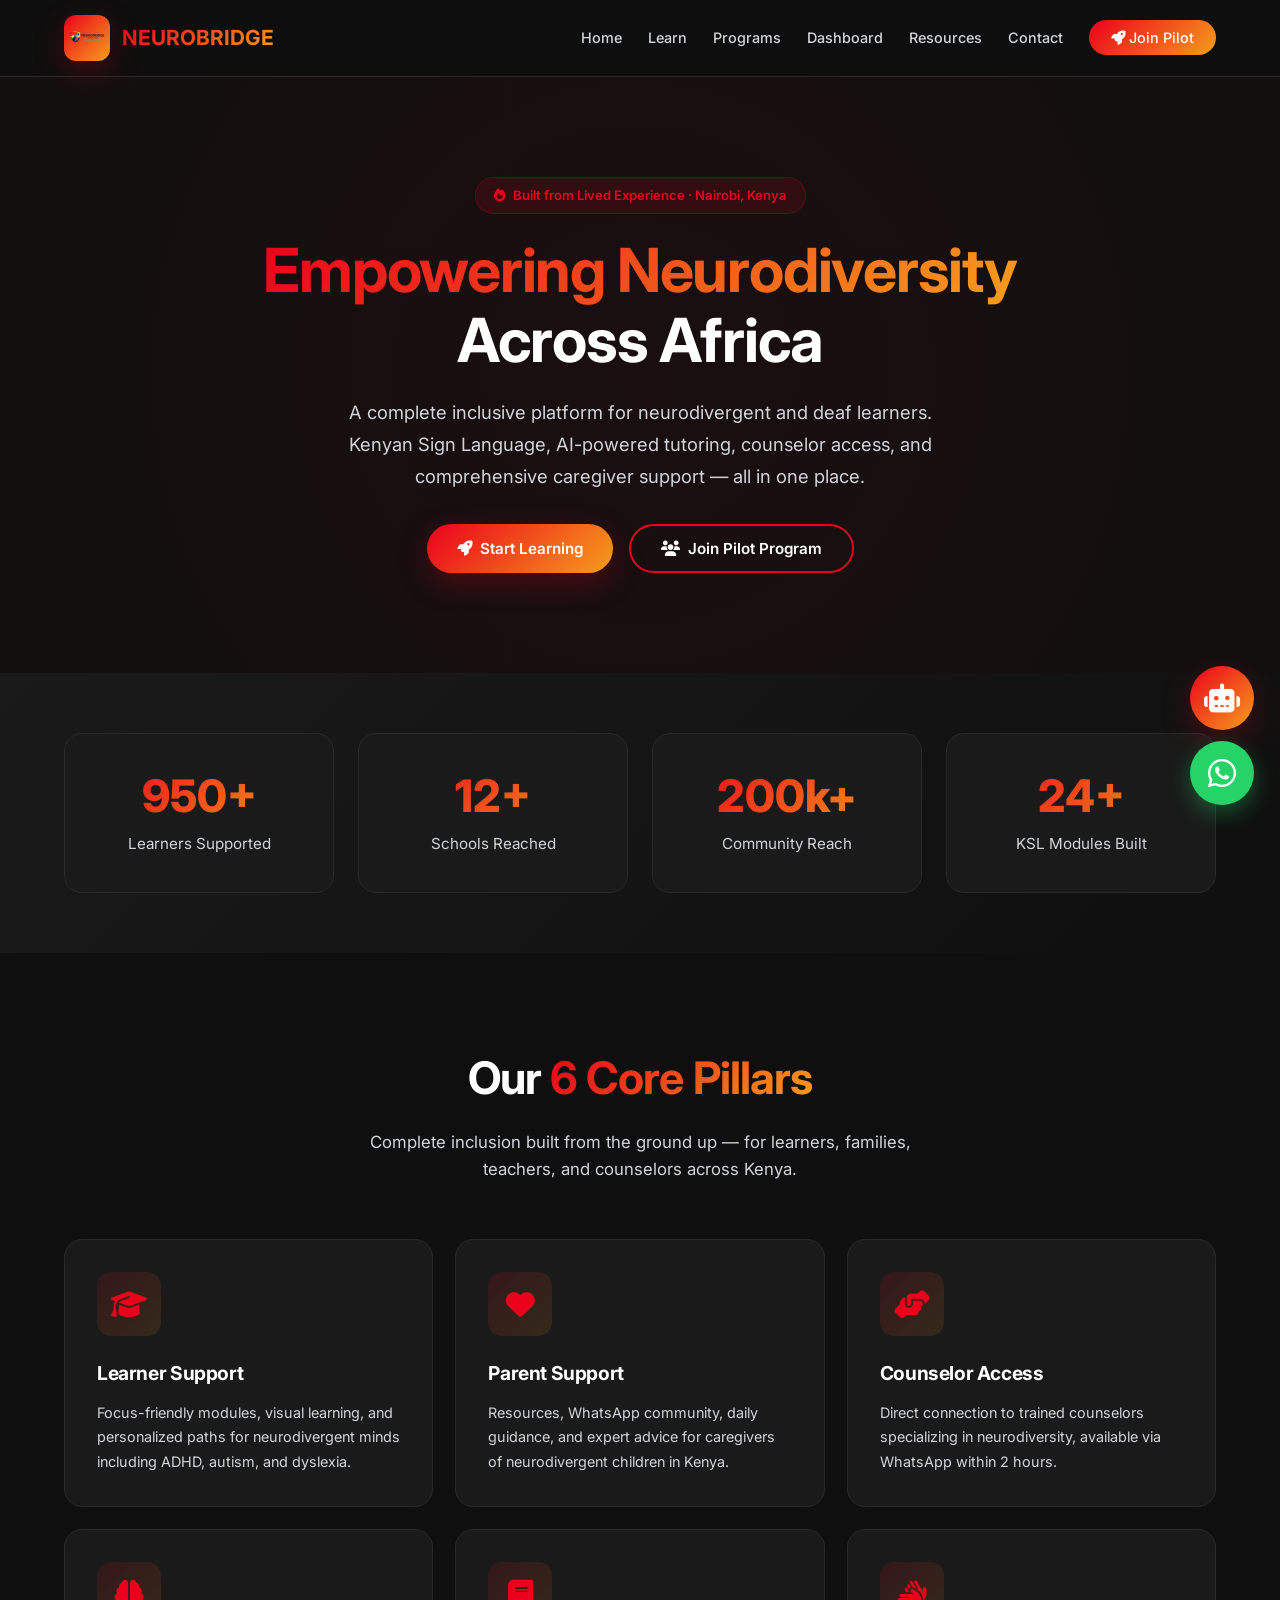
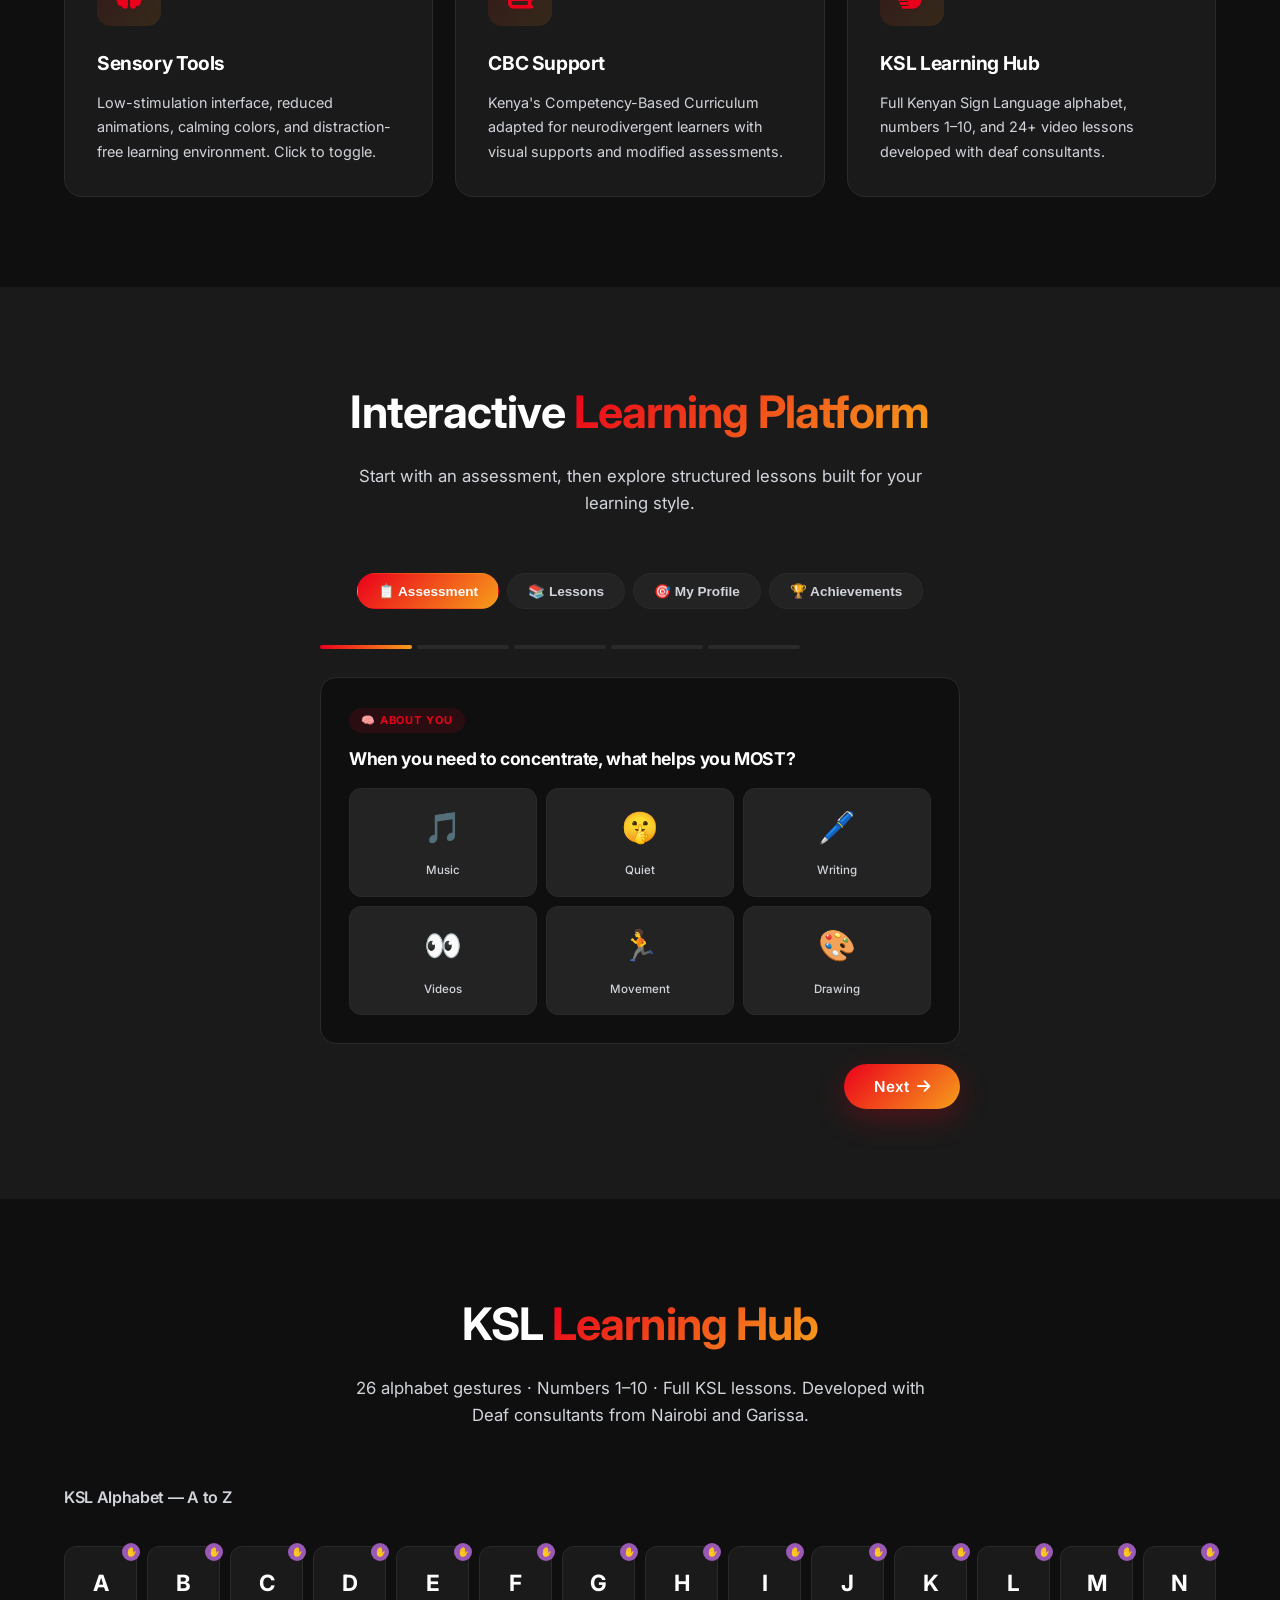
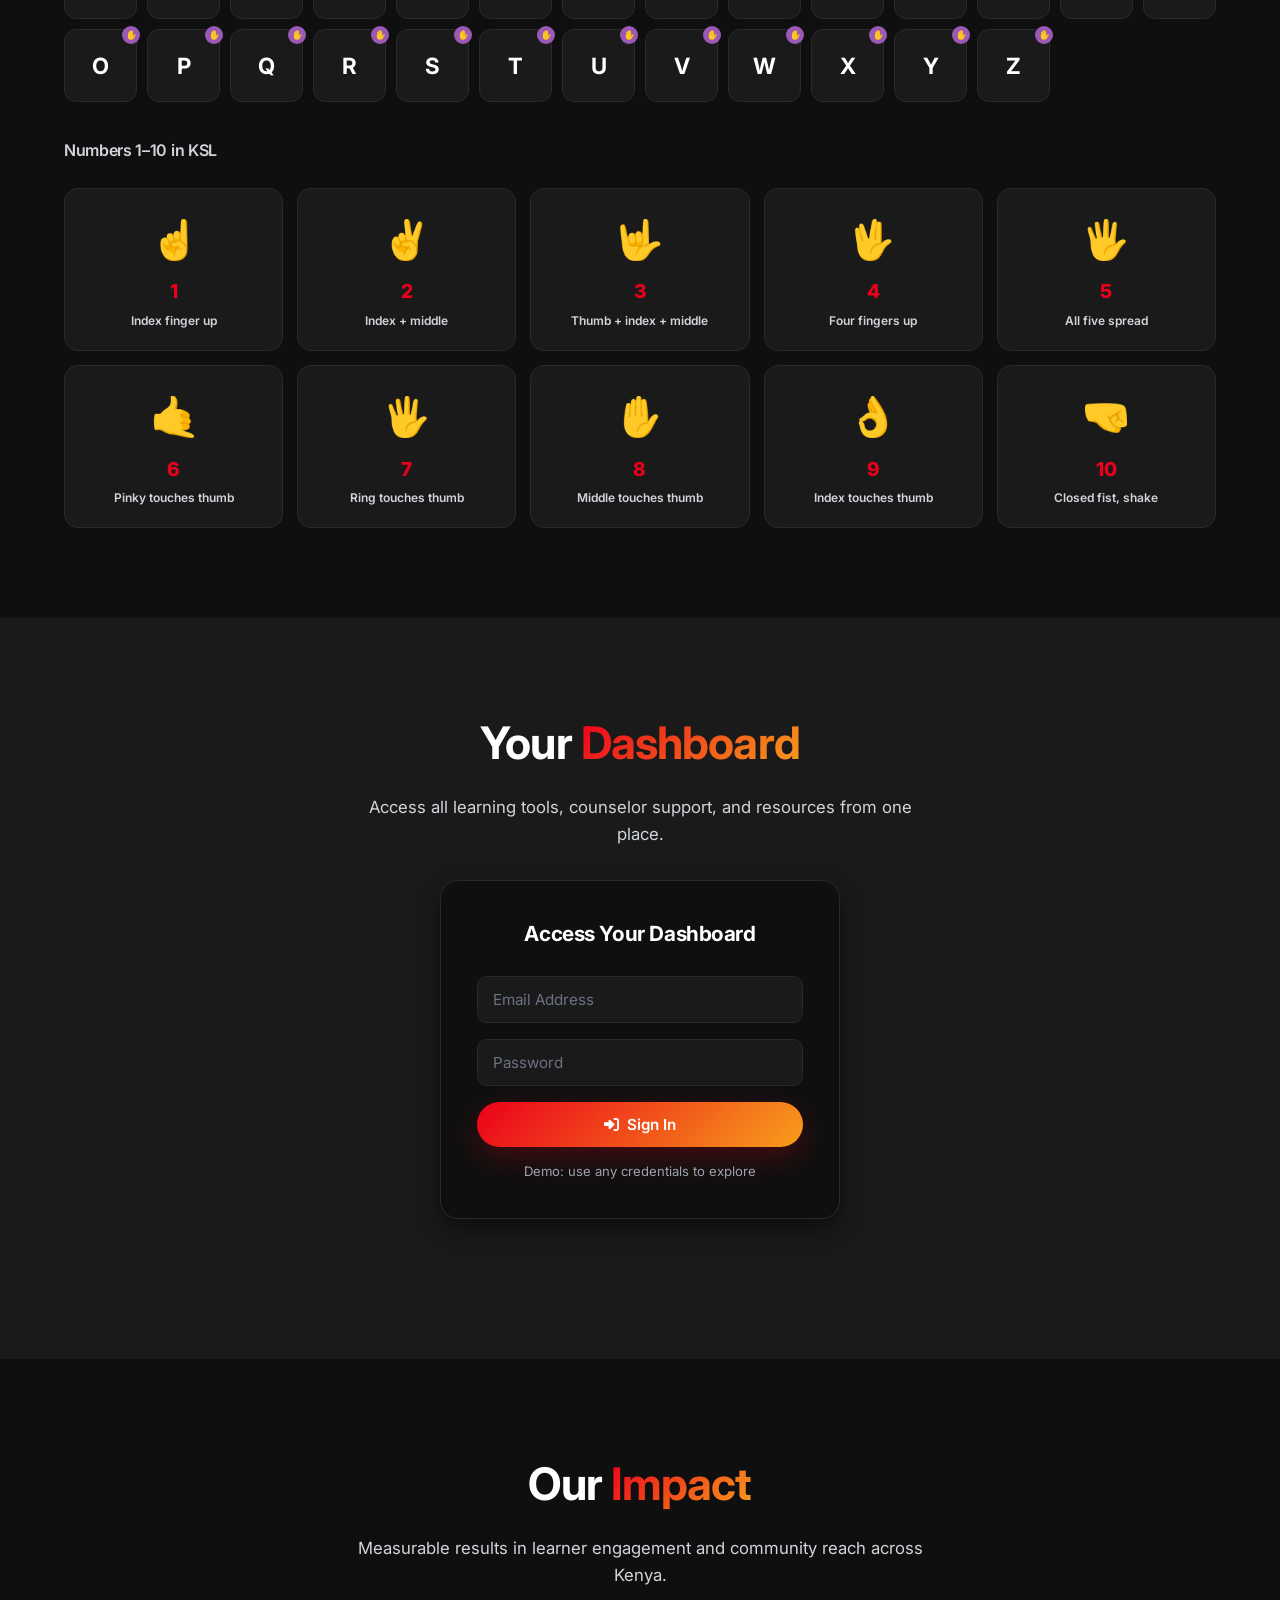
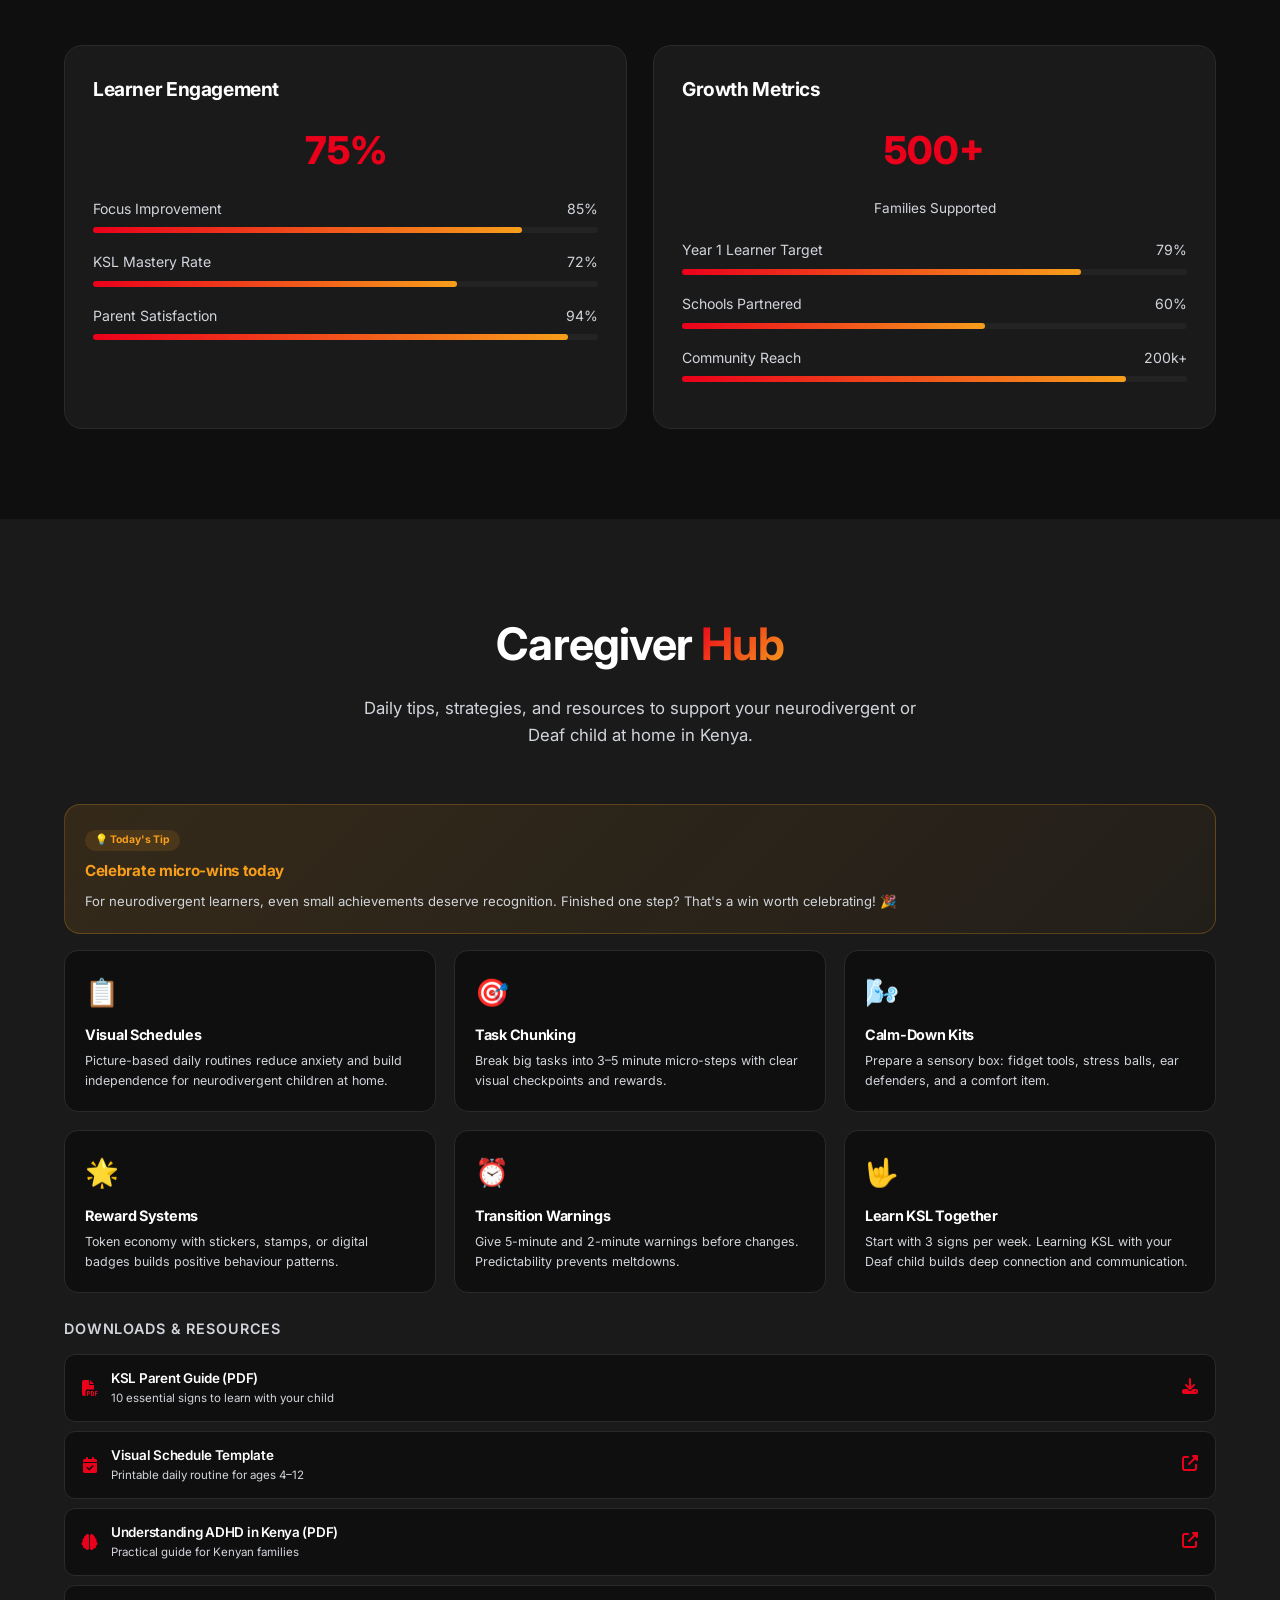
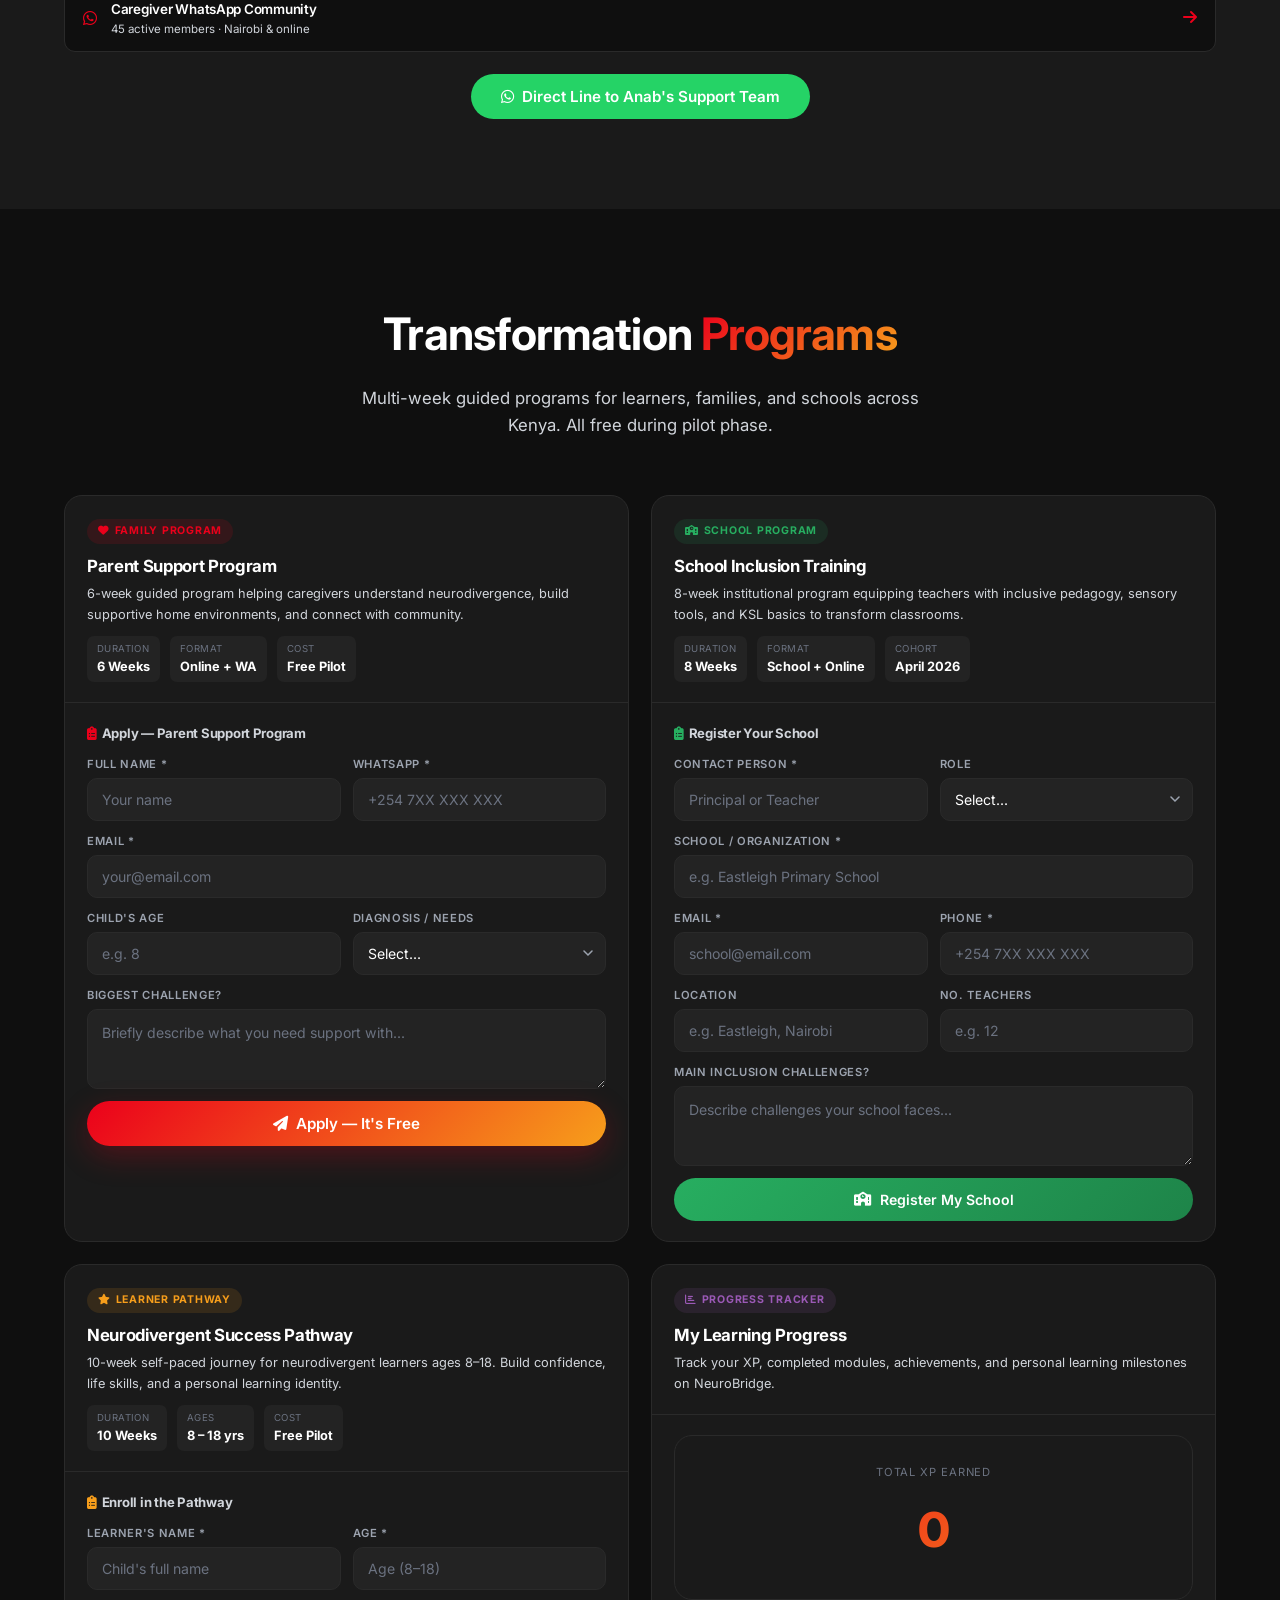
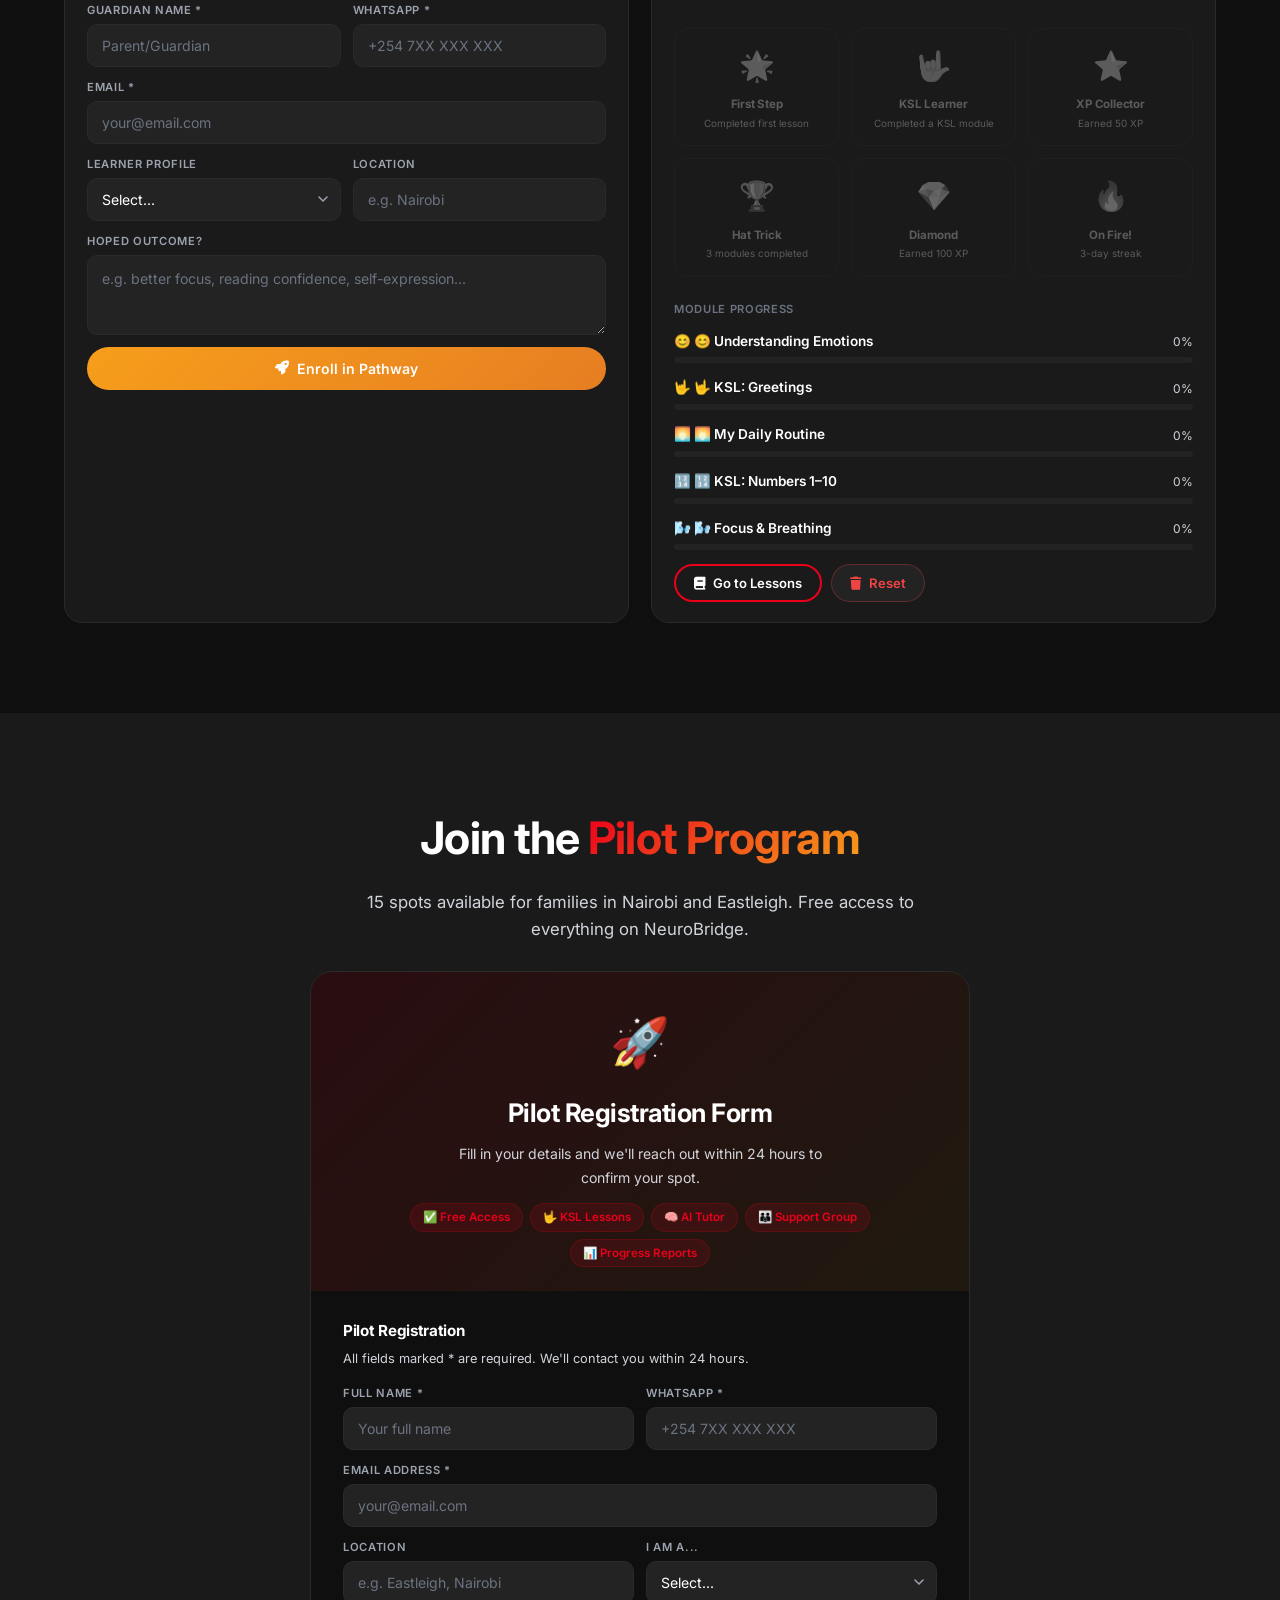
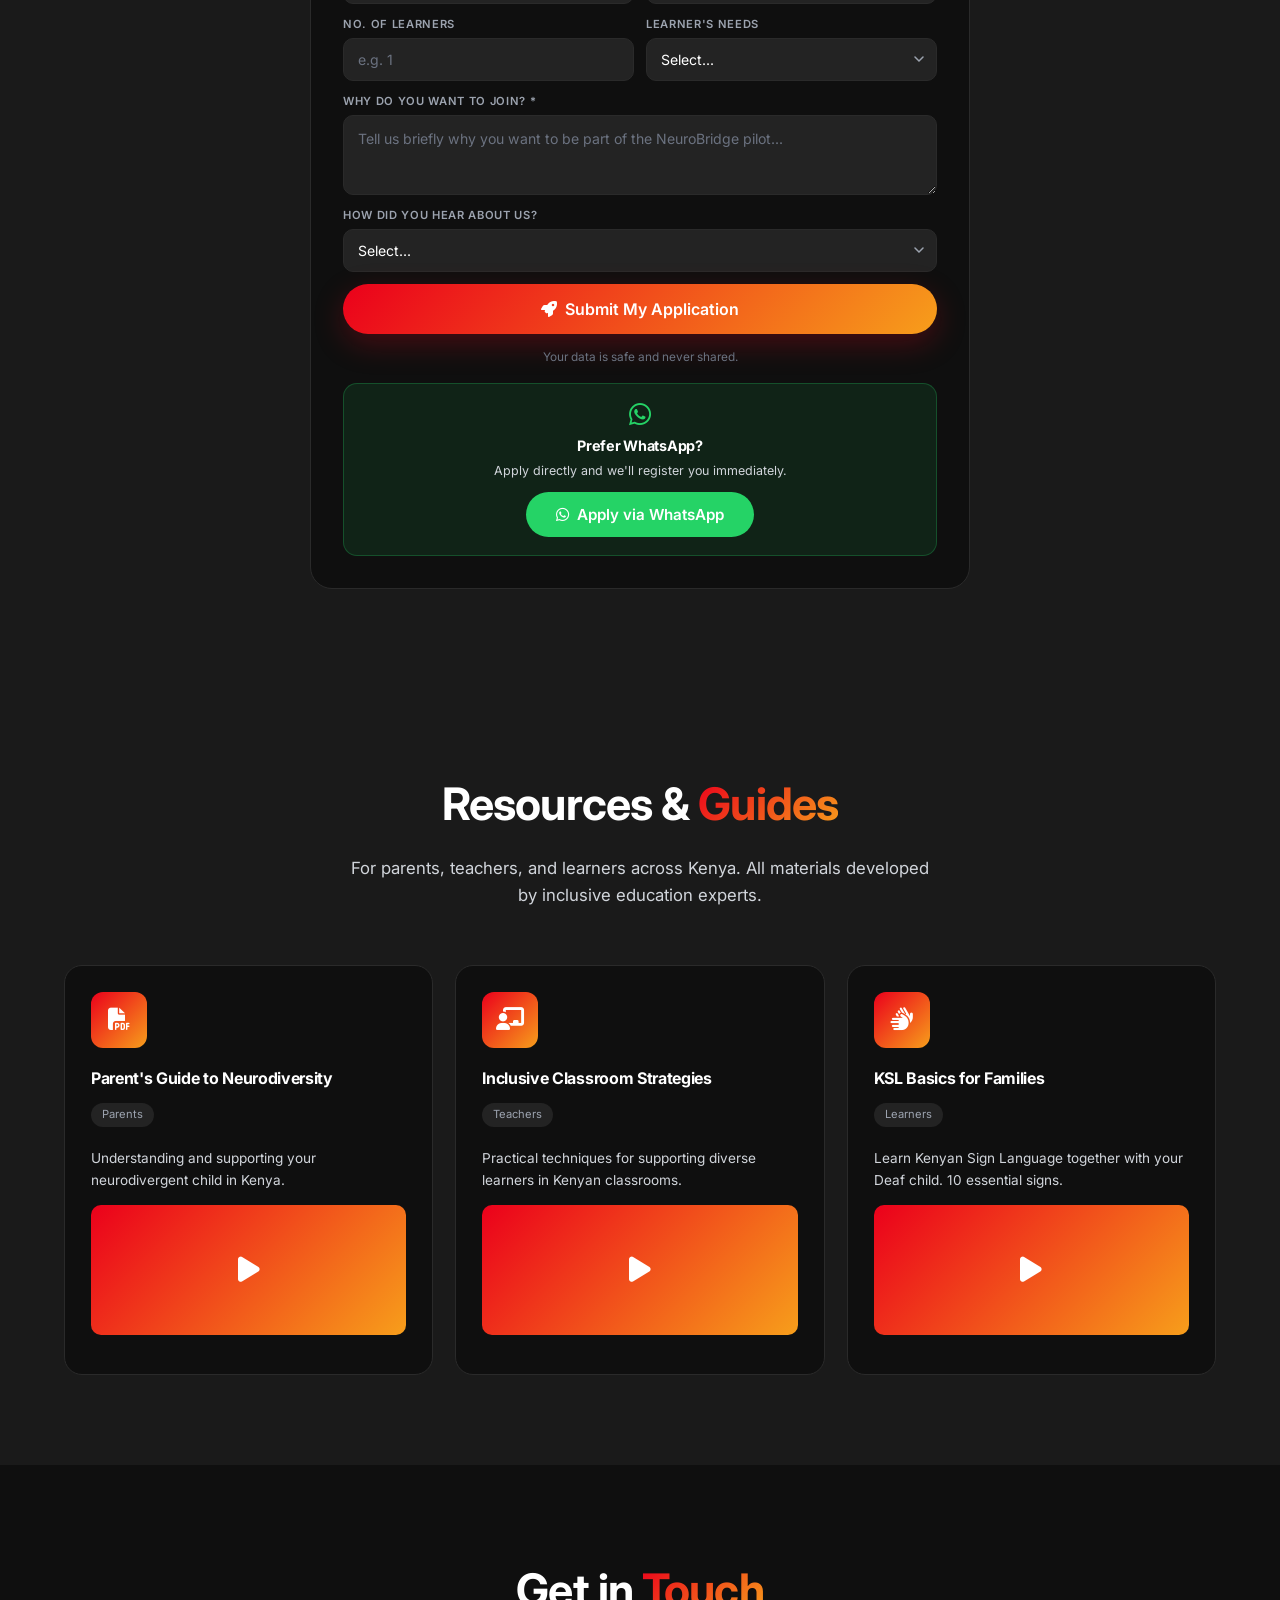
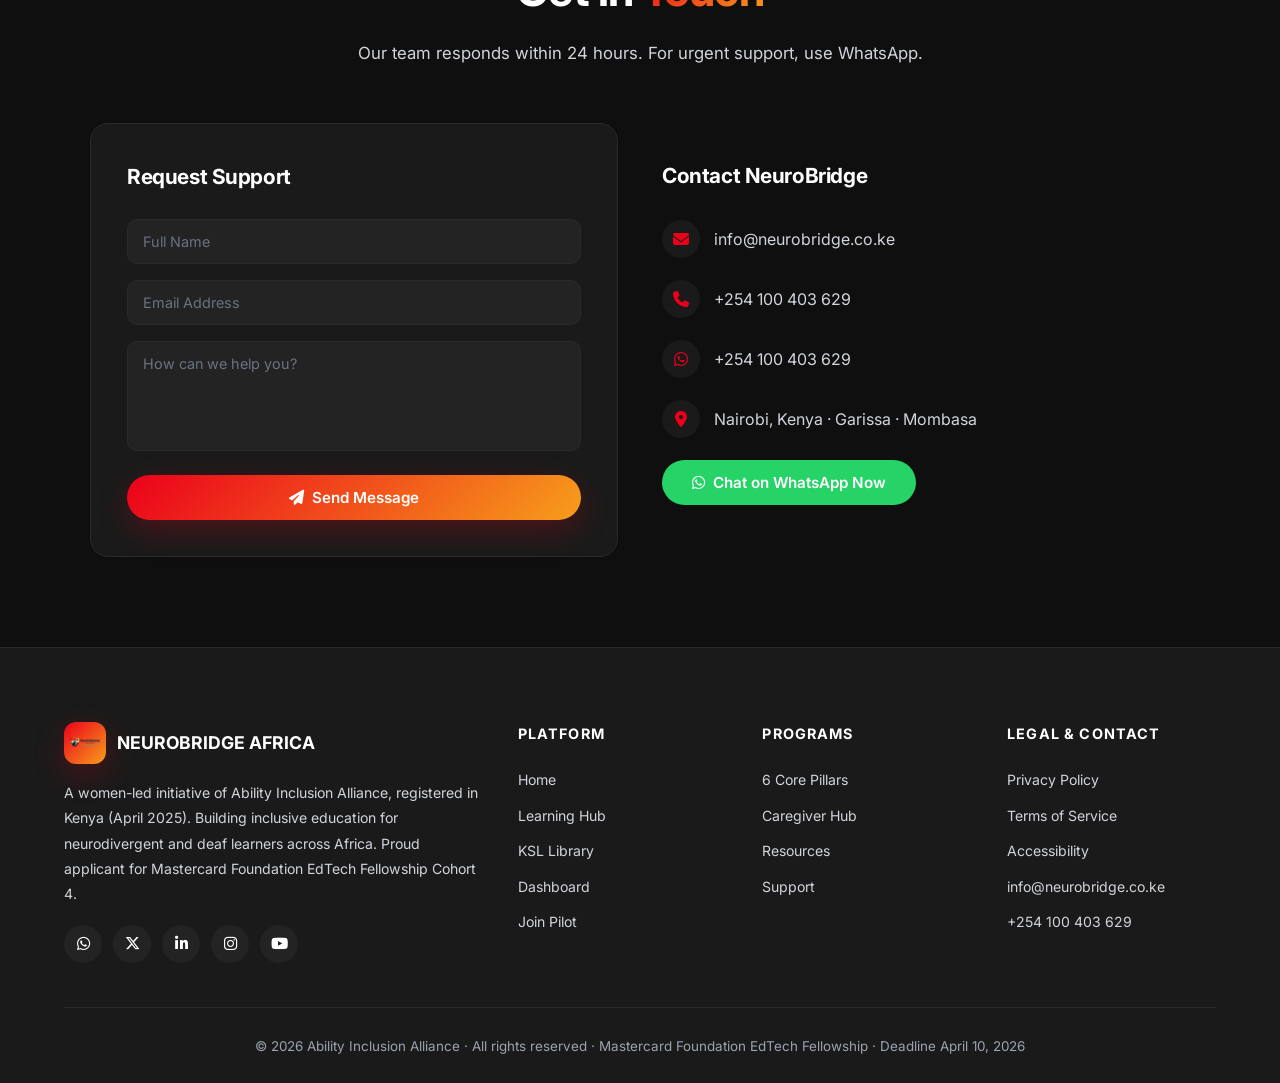
==== app/index.html @ c35606e5 "Full merged app - live brand + all MVP features" ====
<!DOCTYPE html>
<html lang="en">
<head>
<meta charset="UTF-8">
<meta name="viewport" content="width=device-width,initial-scale=1.0,maximum-scale=1.0">
<title>NeuroBridge Africa | Complete Inclusive Platform</title>
<meta name="description" content="NeuroBridge Africa: Complete inclusive EdTech platform for neurodivergent and deaf learners across Kenya. KSL, AI tutor, counselor access, caregiver support.">
<link rel="preconnect" href="https://fonts.googleapis.com">
<link href="https://fonts.googleapis.com/css2?family=Inter:wght@400;500;600;700;800&display=swap" rel="stylesheet">
<link rel="stylesheet" href="https://cdnjs.cloudflare.com/ajax/libs/font-awesome/6.5.1/css/all.min.css">
<style>
/* ═══════════════════════════════════════════
   BRAND: Match live site — Red/Orange/Dark
═══════════════════════════════════════════ */
:root{
  --primary:#EB001B;--pd:#B30015;--pl:rgba(235,0,27,0.12);
  --secondary:#F79E1B;--sl:rgba(247,158,27,0.12);
  --green:#27AE60;--purple:#9B59B6;--blue:#3498DB;
  --bg:#0F0F0F;--bg2:#1A1A1A;--bg3:#232323;--bg4:#2A2A2A;
  --border:#2A2A2A;--border2:rgba(255,255,255,0.08);
  --t:#FFFFFF;--t2:#D1D5DB;--t3:#9CA3AF;--t4:#6B7280;
  --shadow:0 10px 25px rgba(0,0,0,0.5);
  --glow:0 10px 30px rgba(235,0,27,0.25);
  --tr:all 0.3s cubic-bezier(0.4,0,0.2,1);
}
*{margin:0;padding:0;box-sizing:border-box;-webkit-tap-highlight-color:transparent}
html{scroll-behavior:smooth}
body{font-family:"Inter",sans-serif;background:var(--bg);color:var(--t);line-height:1.6;overflow-x:hidden}
h1,h2,h3,h4{font-weight:700;letter-spacing:-0.02em}
.grad{background:linear-gradient(135deg,var(--primary),var(--secondary));-webkit-background-clip:text;-webkit-text-fill-color:transparent;background-clip:text}
.container{max-width:1400px;margin:0 auto;padding:0 5%}

/* ═══ BUTTONS ═══ */
.btn{display:inline-flex;align-items:center;justify-content:center;gap:8px;padding:13px 30px;border-radius:50px;font-weight:600;font-size:0.95rem;text-decoration:none;border:none;cursor:pointer;transition:var(--tr);white-space:nowrap;font-family:"Inter",sans-serif}
.btn-p{background:linear-gradient(135deg,var(--primary),var(--secondary));color:white;box-shadow:var(--glow)}
.btn-p:hover{transform:translateY(-3px);box-shadow:0 15px 35px rgba(235,0,27,0.4)}
.btn-o{background:transparent;border:2px solid var(--primary);color:var(--t)}
.btn-o:hover{background:var(--primary);color:white}
.btn-g{background:#25D366;color:white}
.btn-g:hover{background:#1da851;transform:translateY(-2px)}
.btn-full{width:100%}
.btn-sm{padding:9px 18px;font-size:0.82rem}

/* ═══ FORMS ═══ */
.nb-form{display:flex;flex-direction:column;gap:12px}
.f-row{display:grid;grid-template-columns:1fr 1fr;gap:12px}
.fg{display:flex;flex-direction:column;gap:4px}
.fl{font-size:0.7rem;font-weight:600;color:var(--t3);text-transform:uppercase;letter-spacing:0.06em}
.fi,.fs,.fta{background:var(--bg3);border:1px solid var(--border);border-radius:10px;padding:12px 14px;color:var(--t);font-size:0.88rem;outline:none;transition:border-color 0.2s;font-family:"Inter",sans-serif;width:100%}
.fi:focus,.fs:focus,.fta:focus{border-color:var(--primary);box-shadow:0 0 0 3px rgba(235,0,27,0.15)}
.fi::placeholder,.fta::placeholder{color:var(--t4)}
.fs{appearance:none;background-image:url("data:image/svg+xml,%3Csvg xmlns='http://www.w3.org/2000/svg' width='10' height='7'%3E%3Cpath d='M1 1l4 4 4-4' stroke='%239CA3AF' stroke-width='1.5' fill='none' stroke-linecap='round'/%3E%3C/svg%3E");background-repeat:no-repeat;background-position:right 12px center;padding-right:30px}
.fs option{background:var(--bg3);color:var(--t)}
.fta{resize:vertical;min-height:80px;line-height:1.6}
.f-ok{background:rgba(39,174,96,0.15);border:1px solid rgba(39,174,96,0.3);border-radius:10px;padding:16px;text-align:center;display:none}
.f-ok i{font-size:1.6rem;color:var(--green);margin-bottom:6px;display:block}
.f-ok h4{color:var(--green);margin-bottom:3px}
.f-ok p{font-size:0.8rem;color:var(--t2)}

/* ═══ TOAST ═══ */
#toast{position:fixed;top:74px;left:50%;transform:translateX(-50%) translateY(-16px);background:var(--bg2);border:1px solid var(--border);border-radius:50px;padding:11px 20px;font-size:0.82rem;font-weight:600;color:var(--t);box-shadow:var(--shadow);z-index:9999;opacity:0;pointer-events:none;transition:all 0.3s;white-space:nowrap}
#toast.show{opacity:1;transform:translateX(-50%) translateY(0)}
@keyframes float{0%,100%{transform:translateY(0)}50%{transform:translateY(-7px)}}
@keyframes su{from{opacity:0;transform:translateY(14px)}to{opacity:1;transform:translateY(0)}}
@keyframes bi{0%{transform:scale(0)}60%{transform:scale(1.15)}100%{transform:scale(1)}}
@keyframes pulse{0%{box-shadow:0 0 0 0 rgba(235,0,27,0.5)}70%{box-shadow:0 0 0 18px rgba(235,0,27,0)}100%{box-shadow:0 0 0 0 rgba(235,0,27,0)}}
@keyframes rotate{from{transform:rotate(0deg)}to{transform:rotate(360deg)}}
@keyframes kp{0%,100%{transform:scale(1)}50%{transform:scale(1.08)}}
@keyframes td{0%,80%,100%{transform:scale(0.7);opacity:0.4}40%{transform:scale(1);opacity:1}}
::-webkit-scrollbar{width:4px}::-webkit-scrollbar-track{background:transparent}::-webkit-scrollbar-thumb{background:var(--border);border-radius:2px}
@media(max-width:400px){.f-row{grid-template-columns:1fr}}

/* ═══ SECTION SCREENS (app panels) ═══ */
.apanel{display:none}
.apanel.active{display:block}
.pb-wrap{background:var(--bg3);border-radius:50px;height:6px}
.pb-fill{height:100%;border-radius:50px;background:linear-gradient(90deg,var(--primary),var(--secondary));transition:width 0.8s ease}

/* ══════════════════════════════════════════
   STICKY NAVBAR
══════════════════════════════════════════ */
.navbar{background:rgba(15,15,15,0.97);backdrop-filter:blur(10px);border-bottom:1px solid var(--border);padding:15px 5%;position:sticky;top:0;z-index:1000}
.nav-wrap{max-width:1400px;margin:0 auto;display:flex;align-items:center;justify-content:space-between}
.logo-3d{display:flex;align-items:center;gap:12px;text-decoration:none}
.logo-icon{width:46px;height:46px;background:linear-gradient(135deg,var(--primary),var(--secondary));border-radius:12px;display:flex;align-items:center;justify-content:center;font-size:1.6rem;box-shadow:var(--glow);transition:var(--tr);flex-shrink:0}
.logo-icon:hover{transform:scale(1.05)}
.logo-txt{font-size:1.3rem;font-weight:700;background:linear-gradient(135deg,var(--primary),var(--secondary));-webkit-background-clip:text;-webkit-text-fill-color:transparent}
.nav-links{display:flex;gap:26px;list-style:none;align-items:center}
.nav-links a{text-decoration:none;color:var(--t2);font-weight:500;font-size:0.9rem;transition:color 0.2s;position:relative}
.nav-links a::after{content:"";position:absolute;bottom:-4px;left:0;width:0;height:2px;background:linear-gradient(90deg,var(--primary),var(--secondary));transition:width 0.2s}
.nav-links a:hover{color:var(--t)}
.nav-links a:hover::after{width:100%}
.nav-cta{background:linear-gradient(135deg,var(--primary),var(--secondary));color:white!important;padding:9px 22px;border-radius:50px;font-weight:600}
.nav-cta::after{display:none!important}
.hamburger{display:none;flex-direction:column;gap:5px;background:none;border:none;cursor:pointer}
.hamburger span{width:24px;height:2px;background:var(--t);border-radius:2px;transition:var(--tr)}

/* ══════════════════════════════════════════
   HERO
══════════════════════════════════════════ */
.hero{padding:100px 5%;position:relative;overflow:hidden}
.hero::before{content:"";position:absolute;top:-50%;right:-50%;width:200%;height:200%;background:radial-gradient(circle,rgba(235,0,27,0.05) 0%,transparent 70%);animation:rotate 60s linear infinite}
.hero-content{max-width:820px;margin:0 auto;text-align:center;position:relative;z-index:2}
.hero h1{font-size:clamp(2.3rem,5vw,3.8rem);margin-bottom:20px;line-height:1.15}
.hero-sub{font-size:1.15rem;color:var(--t2);max-width:600px;margin:0 auto 32px;line-height:1.75}
.hero-btns{display:flex;gap:16px;justify-content:center;flex-wrap:wrap}
.hero-badge{display:inline-flex;align-items:center;gap:8px;background:var(--pl);border:1px solid rgba(235,0,27,0.25);color:var(--primary);padding:7px 18px;border-radius:50px;font-size:0.82rem;font-weight:600;margin-bottom:22px}

/* ══════════════════════════════════════════
   IMPACT STATS
══════════════════════════════════════════ */
.impact-section{padding:60px 5%;background:linear-gradient(135deg,var(--bg2),var(--bg))}
.stats-grid{display:grid;grid-template-columns:repeat(4,1fr);gap:24px;max-width:1400px;margin:0 auto}
.stat-card{background:var(--bg2);border:1px solid var(--border);border-radius:18px;padding:36px 24px;text-align:center;transition:var(--tr);position:relative;overflow:hidden}
.stat-card::before{content:"";position:absolute;top:0;left:0;width:100%;height:3px;background:linear-gradient(90deg,var(--primary),var(--secondary));transform:scaleX(0);transition:var(--tr)}
.stat-card:hover{transform:translateY(-5px);box-shadow:var(--glow)}
.stat-card:hover::before{transform:scaleX(1)}
.stat-num{font-size:2.8rem;font-weight:800;background:linear-gradient(135deg,var(--primary),var(--secondary));-webkit-background-clip:text;-webkit-text-fill-color:transparent;background-clip:text;line-height:1.2;margin-bottom:8px}
.stat-lbl{color:var(--t2);font-size:0.95rem}

/* ══════════════════════════════════════════
   6 CORE PILLARS
══════════════════════════════════════════ */
.programs-section{padding:90px 5%}
.section-hdr{text-align:center;margin-bottom:56px}
.section-hdr h2{font-size:clamp(1.9rem,3.5vw,2.8rem);margin-bottom:14px}
.section-hdr p{color:var(--t2);max-width:580px;margin:0 auto;font-size:1.05rem}
.programs-grid{display:grid;grid-template-columns:repeat(3,1fr);gap:22px}
.program-card{background:var(--bg2);border:1px solid var(--border);border-radius:18px;padding:32px;transition:var(--tr);cursor:pointer;position:relative;overflow:hidden}
.program-card:hover{transform:translateY(-7px);box-shadow:var(--glow);border-color:var(--primary)}
.prog-icon{width:64px;height:64px;background:linear-gradient(135deg,var(--pl),var(--sl));border-radius:14px;display:flex;align-items:center;justify-content:center;font-size:1.8rem;color:var(--primary);margin-bottom:22px}
.program-card h3{font-size:1.2rem;margin-bottom:12px}
.program-card p{color:var(--t2);line-height:1.7;font-size:0.9rem}

/* ══════════════════════════════════════════
   INTERACTIVE LEARNING PANEL
══════════════════════════════════════════ */
.learn-section{padding:90px 5%;background:var(--bg2)}
.learn-tabs{display:flex;gap:8px;flex-wrap:wrap;margin-bottom:36px;justify-content:center}
.ltab{background:var(--bg3);border:1px solid var(--border);color:var(--t2);padding:9px 20px;border-radius:50px;font-size:0.85rem;font-weight:600;cursor:pointer;transition:var(--tr)}
.ltab:hover,.ltab.on{background:linear-gradient(135deg,var(--primary),var(--secondary));color:white;border-color:transparent}
.lpanel{display:none;animation:su 0.3s ease}
.lpanel.on{display:block}

/* Assessment */
.step-bar{display:flex;gap:5px;margin-bottom:28px;max-width:480px}
.seg{flex:1;height:4px;border-radius:2px;background:var(--bg4);transition:background 0.4s}
.seg.done{background:var(--primary)}
.seg.active{background:linear-gradient(90deg,var(--primary),var(--secondary))}
.q-card{background:var(--bg);border:1px solid var(--border);border-radius:16px;padding:28px;margin-bottom:20px;animation:su 0.3s ease}
.q-badge{display:inline-flex;align-items:center;gap:5px;padding:4px 12px;border-radius:50px;font-size:0.68rem;font-weight:700;text-transform:uppercase;letter-spacing:0.08em;margin-bottom:14px;background:var(--pl);color:var(--primary)}
.q-card h3{font-size:1.1rem;margin-bottom:16px;line-height:1.4}
.a-opts{display:flex;flex-direction:column;gap:9px}
.a-opt{background:var(--bg3);border:1.5px solid var(--border);border-radius:10px;padding:12px 16px;cursor:pointer;transition:var(--tr);display:flex;align-items:center;gap:12px;font-size:0.88rem;color:var(--t)}
.a-opt:hover,.a-opt.sel{border-color:var(--primary);background:var(--pl)}
.a-oi{width:30px;height:30px;border-radius:8px;background:var(--bg2);display:flex;align-items:center;justify-content:center;font-size:0.9rem;flex-shrink:0}
.a-opt.sel .a-oi{background:var(--primary)}
.e-grid{display:grid;grid-template-columns:repeat(3,1fr);gap:9px}
.e-opt{background:var(--bg3);border:1.5px solid var(--border);border-radius:12px;padding:14px 9px;cursor:pointer;transition:var(--tr);text-align:center}
.e-opt:hover,.e-opt.sel{border-color:var(--primary);background:var(--pl);transform:scale(1.03)}
.e-opt .be{font-size:1.9rem;display:block;margin-bottom:5px}
.e-opt span{font-size:0.72rem;color:var(--t2);font-weight:500}
.e-opt.sel span{color:var(--primary)}

/* Lesson */
.l-pill{display:inline-flex;align-items:center;gap:5px;padding:4px 12px;border-radius:50px;font-size:0.65rem;font-weight:700;text-transform:uppercase;letter-spacing:0.08em;margin-bottom:14px}
.pi{background:var(--pl);color:var(--primary)}
.pk{background:rgba(39,174,96,0.15);color:var(--green)}
.pq{background:var(--sl);color:var(--secondary)}
.pt{background:rgba(39,174,96,0.15);color:var(--green)}
.pv{background:rgba(52,152,219,0.15);color:var(--blue)}
.l-inner{background:var(--bg);border:1px solid var(--border);border-radius:16px;padding:24px;margin-bottom:18px;animation:su 0.3s ease}
.l-inner h2{font-size:1.3rem;margin-bottom:11px;line-height:1.3}
.l-inner p{color:var(--t2);line-height:1.75;font-size:0.88rem}
.l-big{font-size:3.8rem;text-align:center;margin:16px 0;display:block}
.l-pre{white-space:pre-line}
.ksl-f{background:rgba(39,174,96,0.08);border:1.5px solid rgba(39,174,96,0.3);border-radius:14px;padding:22px;text-align:center;margin:13px 0}
.ksl-h{font-size:3.8rem;animation:kp 2s ease-in-out infinite;display:block;margin-bottom:9px}
.ksl-w{font-size:1.25rem;font-weight:800;color:var(--green);margin-bottom:5px}
.ksl-d{font-size:0.8rem;color:var(--t2);line-height:1.6}
.vis-g{display:grid;grid-template-columns:repeat(3,1fr);gap:9px;margin:13px 0}
.vis-i{background:var(--bg3);border:1.5px solid var(--border);border-radius:11px;padding:12px 8px;text-align:center;cursor:pointer;transition:var(--tr)}
.vis-i:hover,.vis-i.sel{border-color:var(--green);background:rgba(39,174,96,0.1);transform:scale(1.04)}
.vis-e{font-size:1.85rem;display:block;margin-bottom:4px}
.vis-i span{font-size:0.7rem;color:var(--t2);font-weight:500}
.q-opts{display:flex;flex-direction:column;gap:9px;margin:13px 0}
.q-opt{background:var(--bg3);border:1.5px solid var(--border);border-radius:11px;padding:12px 15px;cursor:pointer;transition:var(--tr);display:flex;align-items:center;gap:11px;font-size:0.86rem;color:var(--t);text-align:left}
.q-opt:hover{border-color:var(--primary);background:var(--pl)}
.q-opt.ok{border-color:var(--green);background:rgba(39,174,96,0.1);color:var(--green)}
.q-opt.err{border-color:#EF4444;background:rgba(239,68,68,0.08);color:#EF4444}
.o-l{width:26px;height:26px;border-radius:7px;background:var(--bg2);display:flex;align-items:center;justify-content:center;font-size:0.72rem;font-weight:800;flex-shrink:0;color:var(--t3)}
.q-opt.ok .o-l{background:var(--green);color:white}
.q-opt.err .o-l{background:#EF4444;color:white}
.fb-box{border-radius:11px;padding:12px 15px;margin-top:11px;font-size:0.83rem;font-weight:500;display:none;animation:su 0.2s ease}
.fb-ok{background:rgba(39,174,96,0.12);border:1px solid rgba(39,174,96,0.3);color:var(--green)}
.fb-err{background:rgba(239,68,68,0.1);border:1px solid rgba(239,68,68,0.25);color:#EF4444}
.l-nav-bar{display:flex;gap:10px;margin-top:16px}
.l-segs{display:flex;gap:4px;margin-bottom:14px}
.ls{flex:1;height:3px;border-radius:2px;background:var(--bg4);transition:background 0.3s}
.ls.done{background:var(--primary)}
.ls.active{background:linear-gradient(90deg,var(--primary),var(--secondary))}

/* ══════════════════════════════════════════
   KSL HUB
══════════════════════════════════════════ */
.ksl-hub{padding:90px 5%}
.alpha-grid{display:grid;grid-template-columns:repeat(auto-fill,minmax(68px,1fr));gap:10px;margin:36px 0}
.alpha-card{aspect-ratio:1;background:var(--bg2);border:1px solid var(--border);border-radius:12px;display:flex;flex-direction:column;align-items:center;justify-content:center;font-size:1.4rem;font-weight:700;transition:var(--tr);cursor:pointer;position:relative}
.alpha-card:hover{transform:scale(1.07);border-color:var(--primary);box-shadow:var(--glow)}
.alpha-card .gb{position:absolute;top:-4px;right:-4px;width:18px;height:18px;background:var(--purple);border-radius:50%;display:flex;align-items:center;justify-content:center;color:white;font-size:0.55rem}
.ksl-nums{display:grid;grid-template-columns:repeat(5,1fr);gap:14px;margin-top:24px}
.ksl-num{background:var(--bg2);border:1px solid var(--border);border-radius:14px;padding:20px;text-align:center;transition:var(--tr);cursor:pointer}
.ksl-num:hover{border-color:var(--primary);transform:translateY(-3px);box-shadow:var(--glow)}
.ksl-num .ne{font-size:2.4rem;display:block;margin-bottom:6px}
.ksl-num .nl{font-size:0.75rem;color:var(--t2);font-weight:600}

/* ══════════════════════════════════════════
   DASHBOARD LOGIN + GRID
══════════════════════════════════════════ */
.dashboard-section{padding:90px 5%;background:var(--bg2)}
.login-screen{max-width:400px;margin:0 auto 50px;background:var(--bg);border:1px solid var(--border);border-radius:18px;padding:36px;box-shadow:var(--shadow)}
.login-screen h3{text-align:center;margin-bottom:26px;font-size:1.3rem}
.login-input{width:100%;padding:13px 15px;background:var(--bg2);border:1px solid var(--border);border-radius:10px;color:var(--t);font-size:0.95rem;margin-bottom:16px;outline:none;transition:border-color 0.2s;font-family:"Inter",sans-serif}
.login-input:focus{border-color:var(--primary);box-shadow:0 0 0 3px rgba(235,0,27,0.15)}
.login-input::placeholder{color:var(--t4)}
.dash-grid{display:grid;grid-template-columns:repeat(3,1fr);gap:18px;max-width:1100px;margin:0 auto}
.dash-card{background:var(--bg);border:1px solid var(--border);border-radius:16px;padding:24px;text-align:center;transition:var(--tr);cursor:pointer}
.dash-card:hover{transform:translateY(-5px);border-color:var(--primary);box-shadow:var(--glow)}
.dash-ico{width:56px;height:56px;background:linear-gradient(135deg,var(--primary),var(--secondary));border-radius:12px;display:flex;align-items:center;justify-content:center;font-size:1.4rem;color:white;margin:0 auto 14px}
.dash-card h4{font-size:1rem;margin-bottom:6px}
.dash-card p{color:var(--t3);font-size:0.82rem}

/* ══════════════════════════════════════════
   IMPACT / CHARTS
══════════════════════════════════════════ */
.charts-section{padding:90px 5%}
.charts-grid{display:grid;grid-template-columns:repeat(2,1fr);gap:26px;margin-top:36px}
.chart-card{background:var(--bg2);border:1px solid var(--border);border-radius:18px;padding:28px}
.chart-card h3{font-size:1.2rem;margin-bottom:8px}
.counter-num{font-size:2.4rem;font-weight:800;color:var(--primary);text-align:center;margin:16px 0}
.prog-item{margin-bottom:18px}
.prog-hdr{display:flex;justify-content:space-between;margin-bottom:7px;color:var(--t2);font-size:0.88rem}

/* ══════════════════════════════════════════
   CAREGIVER HUB
══════════════════════════════════════════ */
.cg-section{padding:90px 5%;background:var(--bg2)}
.tip-card{background:linear-gradient(135deg,rgba(247,158,27,0.12),rgba(247,158,27,0.04));border:1px solid rgba(247,158,27,0.25);border-radius:16px;padding:20px;margin-bottom:16px}
.tip-badge{display:inline-block;background:var(--sl);color:var(--secondary);padding:2px 10px;border-radius:50px;font-size:0.65rem;font-weight:700;margin-bottom:8px}
.tip-card h4{font-size:0.95rem;margin-bottom:7px;color:var(--secondary)}
.tip-card p{font-size:0.82rem;color:var(--t2);line-height:1.7}
.cg-cards{display:grid;grid-template-columns:repeat(3,1fr);gap:18px;margin-bottom:24px}
.cg-card{background:var(--bg);border:1px solid var(--border);border-radius:14px;padding:20px;transition:var(--tr)}
.cg-card:hover{border-color:var(--primary)}
.cg-i{font-size:1.7rem;margin-bottom:9px}
.cg-card h4{font-size:0.9rem;font-weight:700;margin-bottom:5px}
.cg-card p{font-size:0.78rem;color:var(--t2);line-height:1.6}
.res-list{display:flex;flex-direction:column;gap:9px}
.res-i{background:var(--bg);border:1px solid var(--border);border-radius:11px;padding:13px 16px;display:flex;align-items:center;gap:12px;cursor:pointer;transition:var(--tr)}
.res-i:hover{border-color:var(--primary);background:var(--pl)}
.res-i i{color:var(--primary);font-size:1rem;width:18px;text-align:center}
.res-info h4{font-size:0.84rem;font-weight:600}
.res-info p{font-size:0.72rem;color:var(--t2)}
.res-arr{margin-left:auto;color:var(--t4);font-size:0.75rem}

/* ══════════════════════════════════════════
   PROGRAMS / FORMSPREE FORMS
══════════════════════════════════════════ */
.forms-section{padding:90px 5%}
.forms-grid{display:grid;grid-template-columns:repeat(2,1fr);gap:22px;margin-top:36px}
.form-card{background:var(--bg2);border:1px solid var(--border);border-radius:18px;overflow:hidden;transition:var(--tr)}
.form-card:hover{border-color:var(--primary)}
.fc-hdr{padding:20px 22px;border-bottom:1px solid var(--border)}
.fc-badge{display:inline-flex;align-items:center;gap:5px;padding:4px 11px;border-radius:50px;font-size:0.66rem;font-weight:700;text-transform:uppercase;letter-spacing:0.07em;margin-bottom:9px}
.fc-hdr h3{font-size:1.05rem;margin-bottom:5px}
.fc-hdr p{font-size:0.8rem;color:var(--t2);line-height:1.6}
.fc-meta{display:flex;gap:10px;margin-top:11px;flex-wrap:wrap}
.fc-mi{background:var(--bg3);border-radius:7px;padding:5px 10px}
.fc-mi .pml{font-size:0.6rem;color:var(--t4);text-transform:uppercase;letter-spacing:0.04em}
.fc-mi .pmv{font-size:0.8rem;font-weight:700;color:var(--t)}
.fc-body{padding:20px 22px}
.fc-body h4{font-size:0.82rem;font-weight:700;margin-bottom:12px;color:var(--t2)}

/* ══════════════════════════════════════════
   PILOT SECTION
══════════════════════════════════════════ */
.pilot-section{padding:90px 5%;background:var(--bg2)}
.pilot-wrap{max-width:660px;margin:0 auto;background:var(--bg);border:1px solid var(--border);border-radius:22px;overflow:hidden}
.pilot-hdr{padding:32px 32px 24px;text-align:center;background:linear-gradient(135deg,rgba(235,0,27,0.12),rgba(247,158,27,0.07))}
.pilot-hdr h3{font-size:1.6rem;margin-bottom:8px}
.pilot-hdr p{color:var(--t2);font-size:0.88rem;max-width:400px;margin:0 auto;line-height:1.7}
.pilot-perks{display:flex;gap:7px;justify-content:center;flex-wrap:wrap;margin-top:14px}
.plt-p{background:var(--pl);border:1px solid rgba(235,0,27,0.2);color:var(--primary);padding:4px 12px;border-radius:50px;font-size:0.72rem;font-weight:600}
.pilot-body{padding:28px 32px 32px}
.pilot-body h4{font-size:0.95rem;margin-bottom:5px}
.pilot-body>p{font-size:0.8rem;color:var(--t2);margin-bottom:16px}

/* ══════════════════════════════════════════
   PROGRESS TRACKER
══════════════════════════════════════════ */
.progress-section{padding:90px 5%}
.xp-hero{text-align:center;padding:28px;background:var(--bg2);border:1px solid var(--border);border-radius:18px;margin-bottom:28px}
.big-xp{font-size:3rem;font-weight:800;background:linear-gradient(135deg,var(--primary),var(--secondary));-webkit-background-clip:text;-webkit-text-fill-color:transparent;background-clip:text;display:block;margin:10px 0 2px}
.xp-lbl{font-size:0.72rem;color:var(--t4);text-transform:uppercase;letter-spacing:0.08em}
.ach-grid{display:grid;grid-template-columns:repeat(3,1fr);gap:12px;margin-bottom:24px}
.ach{background:var(--bg2);border:1px solid var(--border);border-radius:14px;padding:14px;text-align:center;transition:var(--tr)}
.ach.un{border-color:rgba(235,0,27,0.3)}
.ach.lk{opacity:0.35;filter:grayscale(1)}
.ach-i{font-size:1.8rem;margin-bottom:6px;display:block}
.ach h4{font-size:0.72rem;font-weight:700;margin-bottom:2px}
.ach p{font-size:0.62rem;color:var(--t2)}
.mp-item{margin-bottom:14px}
.mp-h{display:flex;justify-content:space-between;align-items:center;margin-bottom:5px}
.mp-n{font-size:0.85rem;font-weight:600}
.mp-p{font-size:0.75rem;color:var(--t2)}

/* ══════════════════════════════════════════
   AI CHAT PANEL
══════════════════════════════════════════ */
.chat-bubble{position:fixed;bottom:170px;right:26px;z-index:9999;width:64px;height:64px;background:linear-gradient(135deg,var(--primary),var(--secondary));border-radius:50%;display:flex;align-items:center;justify-content:center;color:white;font-size:1.8rem;cursor:pointer;box-shadow:var(--glow);transition:var(--tr);border:none;animation:pulse 2s infinite}
.chat-bubble:hover{transform:scale(1.1) translateY(-4px)}
.chat-panel{position:fixed;bottom:250px;right:26px;width:360px;background:var(--bg2);border:1px solid var(--border);border-radius:22px;box-shadow:var(--shadow);z-index:10000;overflow:hidden;display:none}
.chat-hdr{background:linear-gradient(135deg,var(--primary),var(--secondary));padding:18px 20px;color:white;display:flex;justify-content:space-between;align-items:center}
.chat-hdr h4{color:white;margin:0;font-size:1rem}
.chat-close{background:none;border:none;color:white;cursor:pointer;font-size:1.1rem;opacity:0.8}
.chat-close:hover{opacity:1}
.chat-msgs{padding:16px;height:260px;overflow-y:auto;background:var(--bg3)}
.chat-msg{margin-bottom:13px}
.msg-bub{max-width:82%;padding:11px 14px;border-radius:14px;font-size:0.85rem;line-height:1.55}
.bot .msg-bub{background:var(--bg2);border:1px solid var(--border);color:var(--t);border-bottom-left-radius:3px}
.user-msg{display:flex;justify-content:flex-end}
.user-msg .msg-bub{background:var(--primary);color:white;border-bottom-right-radius:3px}
.t-dots{display:flex;gap:3px;align-items:center;padding:2px 0}
.t-dots span{width:6px;height:6px;border-radius:50%;background:var(--primary);animation:td 1.2s infinite}
.t-dots span:nth-child(2){animation-delay:0.2s}
.t-dots span:nth-child(3){animation-delay:0.4s}
.chat-qr{display:flex;flex-wrap:wrap;gap:6px;padding:8px 16px}
.qrc{background:var(--bg2);border:1px solid var(--border);color:var(--t2);padding:5px 11px;border-radius:50px;font-size:0.73rem;cursor:pointer;transition:var(--tr);font-family:"Inter",sans-serif}
.qrc:hover{border-color:var(--primary);color:var(--primary);background:var(--pl)}
.chat-inp{padding:12px 16px;border-top:1px solid var(--border);display:flex;gap:9px}
.chat-ta{flex:1;background:var(--bg);border:1px solid var(--border);border-radius:12px;padding:10px 13px;color:var(--t);font-size:0.84rem;outline:none;resize:none;min-height:42px;max-height:100px;transition:border-color 0.2s;font-family:"Inter",sans-serif}
.chat-ta:focus{border-color:var(--primary)}
.chat-ta::placeholder{color:var(--t4)}
.chat-sb{width:42px;height:42px;background:var(--primary);border:none;border-radius:10px;color:white;cursor:pointer;display:flex;align-items:center;justify-content:center;font-size:0.9rem;transition:var(--tr);flex-shrink:0}
.chat-sb:hover{background:var(--pd);transform:scale(1.05)}

/* ══════════════════════════════════════════
   WHATSAPP FLOAT
══════════════════════════════════════════ */
.wa-float{position:fixed;bottom:95px;right:26px;z-index:9999;width:64px;height:64px;background:#25D366;border-radius:50%;display:flex;align-items:center;justify-content:center;color:white;font-size:2rem;cursor:pointer;box-shadow:0 8px 22px rgba(37,211,102,0.35);transition:var(--tr);text-decoration:none}
.wa-float:hover{transform:scale(1.1) translateY(-4px)}

/* ══════════════════════════════════════════
   RESOURCES
══════════════════════════════════════════ */
.resources-section{padding:90px 5%;background:var(--bg2)}
.res-grid{display:grid;grid-template-columns:repeat(3,1fr);gap:22px;margin-top:36px}
.res-card{background:var(--bg);border:1px solid var(--border);border-radius:18px;padding:26px;transition:var(--tr)}
.res-card:hover{transform:translateY(-5px);border-color:var(--primary);box-shadow:var(--glow)}
.res-ico{width:56px;height:56px;background:linear-gradient(135deg,var(--primary),var(--secondary));border-radius:12px;display:flex;align-items:center;justify-content:center;font-size:1.4rem;color:white;margin-bottom:18px}
.res-cat{display:inline-block;padding:3px 11px;background:var(--bg3);border-radius:50px;font-size:0.7rem;color:var(--t3);margin:12px 0}
.vid-ph{width:100%;height:130px;background:linear-gradient(135deg,var(--primary),var(--secondary));border-radius:10px;margin:13px 0;display:flex;align-items:center;justify-content:center;color:white;font-size:1.8rem;cursor:pointer;transition:var(--tr)}
.vid-ph:hover{transform:scale(1.02)}

/* ══════════════════════════════════════════
   CONTACT
══════════════════════════════════════════ */
.contact-section{padding:90px 5%}
.contact-grid{display:grid;grid-template-columns:1fr 1fr;gap:44px;max-width:1100px;margin:0 auto}
.contact-form{background:var(--bg2);border:1px solid var(--border);border-radius:18px;padding:36px}
.contact-form h3{margin-bottom:26px;font-size:1.3rem}
.c-input,.c-ta{width:100%;padding:13px 15px;background:var(--bg3);border:1px solid var(--border);border-radius:10px;color:var(--t);font-size:0.9rem;margin-bottom:16px;outline:none;transition:border-color 0.2s;font-family:"Inter",sans-serif}
.c-input:focus,.c-ta:focus{border-color:var(--primary)}
.c-input::placeholder,.c-ta::placeholder{color:var(--t4)}
.c-ta{height:110px;resize:none}
.contact-info{padding:36px 0}
.ci-item{display:flex;align-items:center;gap:14px;margin-bottom:22px;color:var(--t2)}
.ci-item i{width:38px;height:38px;background:var(--bg2);border-radius:50%;display:flex;align-items:center;justify-content:center;color:var(--primary);font-size:1rem}

/* ══════════════════════════════════════════
   SCROLL UP
══════════════════════════════════════════ */
.scroll-up{position:fixed;bottom:95px;left:26px;z-index:9999;width:48px;height:48px;background:linear-gradient(135deg,var(--primary),var(--secondary));border-radius:50%;display:flex;align-items:center;justify-content:center;color:white;cursor:pointer;transition:var(--tr);border:none;opacity:0;visibility:hidden}
.scroll-up.vis{opacity:1;visibility:visible}
.scroll-up:hover{transform:scale(1.1)}

/* ══════════════════════════════════════════
   FOOTER
══════════════════════════════════════════ */
.footer{background:var(--bg2);border-top:1px solid var(--border);padding:74px 5% 26px}
.footer-grid{display:grid;grid-template-columns:2fr 1fr 1fr 1fr;gap:36px;max-width:1400px;margin:0 auto 44px}
.footer-col h4{color:var(--t);margin-bottom:22px;font-size:0.9rem;text-transform:uppercase;letter-spacing:0.08em}
.footer-col ul{list-style:none}
.footer-col ul li{margin-bottom:10px}
.footer-col ul li a{color:var(--t2);text-decoration:none;font-size:0.88rem;transition:color 0.2s}
.footer-col ul li a:hover{color:var(--primary);padding-left:4px;transition:all 0.2s}
.footer-desc{color:var(--t2);line-height:1.8;font-size:0.88rem}
.social-links{display:flex;gap:11px;margin-top:18px}
.social-link{width:38px;height:38px;background:var(--bg3);border-radius:50%;display:flex;align-items:center;justify-content:center;color:var(--t);text-decoration:none;transition:var(--tr);font-size:0.95rem}
.social-link:hover{background:var(--primary);transform:translateY(-2px)}
.footer-bottom{text-align:center;padding-top:28px;border-top:1px solid var(--border);color:var(--t3);font-size:0.84rem}

/* ══════════════════════════════════════════
   MODAL
══════════════════════════════════════════ */
.modal{display:none;position:fixed;top:0;left:0;width:100%;height:100%;background:rgba(0,0,0,0.82);z-index:20000;align-items:center;justify-content:center;backdrop-filter:blur(6px)}
.modal.open{display:flex}
.modal-box{background:var(--bg2);max-width:500px;width:90%;border-radius:20px;padding:40px;position:relative;border:1px solid var(--border)}
.modal-close{position:absolute;top:18px;right:18px;background:none;border:none;color:var(--t2);font-size:1.5rem;cursor:pointer}
.modal-close:hover{color:var(--primary)}
.modal-ico{width:70px;height:70px;background:linear-gradient(135deg,var(--primary),var(--secondary));border-radius:50%;display:flex;align-items:center;justify-content:center;margin:0 auto 20px;font-size:2rem;color:white}

/* RESPONSIVE */
@media(max-width:1024px){.stats-grid,.programs-grid,.dash-grid,.cg-cards,.ach-grid,.forms-grid,.res-grid,.footer-grid{grid-template-columns:repeat(2,1fr)}.charts-grid,.contact-grid{grid-template-columns:1fr}}
@media(max-width:768px){.nav-links{display:none}.hamburger{display:flex}.stats-grid,.programs-grid,.dash-grid,.cg-cards,.forms-grid,.res-grid,.footer-grid,.ksl-nums,.alpha-grid{grid-template-columns:repeat(2,1fr)}.ach-grid{grid-template-columns:repeat(3,1fr)}.hero h1{font-size:2.2rem}.chat-panel{width:calc(100vw - 40px);right:20px}}
</style>
</head>
<body>
<div id="toast"></div>

<!-- ══ NAVBAR ══ -->
<nav class="navbar">
  <div class="nav-wrap">
    <a href="/" class="logo-3d">
      <div class="logo-icon">
        <img src="/logo.png" alt="NeuroBridge" style="height:32px;width:auto;display:block" onerror="this.style.display='none';this.parentElement.innerHTML='🧠'">
      </div>
      <span class="logo-txt">NEUROBRIDGE</span>
    </a>
    <ul class="nav-links" id="navLinks">
      <li><a href="#home">Home</a></li>
      <li><a href="#learn">Learn</a></li>
      <li><a href="#programs">Programs</a></li>
      <li><a href="#dashboard">Dashboard</a></li>
      <li><a href="#resources">Resources</a></li>
      <li><a href="#contact">Contact</a></li>
      <li><a href="#pilot" class="nav-cta"><i class="fas fa-rocket"></i> Join Pilot</a></li>
    </ul>
    <button class="hamburger" onclick="toggleMenu()" aria-label="Menu"><span></span><span></span><span></span></button>
  </div>
</nav>

<!-- ══ HERO ══ -->
<section id="home" class="hero">
  <div class="hero-content">
    <div class="hero-badge"><i class="fas fa-fire"></i> Built from Lived Experience · Nairobi, Kenya</div>
    <h1><span class="grad">Empowering Neurodiversity</span><br>Across Africa</h1>
    <p class="hero-sub">A complete inclusive platform for neurodivergent and deaf learners. Kenyan Sign Language, AI-powered tutoring, counselor access, and comprehensive caregiver support — all in one place.</p>
    <div class="hero-btns">
      <button class="btn btn-p" onclick="scrollTo('#learn')"><i class="fas fa-rocket"></i> Start Learning</button>
      <button class="btn btn-o" onclick="scrollTo('#pilot')"><i class="fas fa-users"></i> Join Pilot Program</button>
    </div>
  </div>
</section>

<!-- ══ IMPACT STATS ══ -->
<section class="impact-section">
  <div class="stats-grid">
    <div class="stat-card"><div class="stat-num" data-target="950">0</div><div class="stat-lbl">Learners Supported</div></div>
    <div class="stat-card"><div class="stat-num" data-target="12">0</div><div class="stat-lbl">Schools Reached</div></div>
    <div class="stat-card"><div class="stat-num" data-target="200000">0</div><div class="stat-lbl">Community Reach</div></div>
    <div class="stat-card"><div class="stat-num" data-target="24">0</div><div class="stat-lbl">KSL Modules Built</div></div>
  </div>
</section>

<!-- ══ 6 CORE PILLARS ══ -->
<section id="programs" class="programs-section">
  <div class="section-hdr">
    <h2>Our <span class="grad">6 Core Pillars</span></h2>
    <p>Complete inclusion built from the ground up — for learners, families, teachers, and counselors across Kenya.</p>
  </div>
  <div class="programs-grid">
    <div class="program-card" onclick="openModal('learner')"><div class="prog-icon"><i class="fas fa-graduation-cap"></i></div><h3>Learner Support</h3><p>Focus-friendly modules, visual learning, and personalized paths for neurodivergent minds including ADHD, autism, and dyslexia.</p></div>
    <div class="program-card" onclick="openModal('parent')"><div class="prog-icon"><i class="fas fa-heart"></i></div><h3>Parent Support</h3><p>Resources, WhatsApp community, daily guidance, and expert advice for caregivers of neurodivergent children in Kenya.</p></div>
    <div class="program-card" onclick="openModal('counselor')"><div class="prog-icon"><i class="fas fa-hands-helping"></i></div><h3>Counselor Access</h3><p>Direct connection to trained counselors specializing in neurodiversity, available via WhatsApp within 2 hours.</p></div>
    <div class="program-card" onclick="toggleSensory()"><div class="prog-icon"><i class="fas fa-brain"></i></div><h3>Sensory Tools</h3><p>Low-stimulation interface, reduced animations, calming colors, and distraction-free learning environment. Click to toggle.</p></div>
    <div class="program-card" onclick="openModal('cbc')"><div class="prog-icon"><i class="fas fa-book"></i></div><h3>CBC Support</h3><p>Kenya's Competency-Based Curriculum adapted for neurodivergent learners with visual supports and modified assessments.</p></div>
    <div class="program-card" onclick="scrollTo('#ksl')"><div class="prog-icon"><i class="fas fa-hands"></i></div><h3>KSL Learning Hub</h3><p>Full Kenyan Sign Language alphabet, numbers 1–10, and 24+ video lessons developed with deaf consultants.</p></div>
  </div>
</section>

<!-- ══ INTERACTIVE LEARNING ══ -->
<section id="learn" class="learn-section">
  <div class="section-hdr">
    <h2>Interactive <span class="grad">Learning Platform</span></h2>
    <p>Start with an assessment, then explore structured lessons built for your learning style.</p>
  </div>
  <div class="learn-tabs">
    <button class="ltab on" onclick="switchTab('assessment')">📋 Assessment</button>
    <button class="ltab" onclick="switchTab('lessons')">📚 Lessons</button>
    <button class="ltab" onclick="switchTab('result')">🎯 My Profile</button>
    <button class="ltab" onclick="switchTab('complete')">🏆 Achievements</button>
  </div>

  <!-- ASSESSMENT -->
  <div id="tab-assessment" class="lpanel on" style="max-width:640px;margin:0 auto">
    <div class="step-bar" id="sbars"></div>
    <div id="q-area"></div>
    <div style="display:flex;gap:10px;margin-top:16px">
      <button class="btn btn-o btn-sm" id="btn-prev" onclick="aPrev()" style="display:none"><i class="fas fa-arrow-left"></i></button>
      <button class="btn btn-p" id="btn-next" onclick="aNext()" style="margin-left:auto">Next <i class="fas fa-arrow-right"></i></button>
    </div>
  </div>

  <!-- LESSONS -->
  <div id="tab-lessons" class="lpanel" style="max-width:900px;margin:0 auto">
    <div style="display:grid;grid-template-columns:repeat(auto-fill,minmax(220px,1fr));gap:14px;margin-bottom:28px" id="mod-grid-learn"></div>
    <div id="lesson-view" style="display:none;max-width:640px;margin:0 auto">
      <div style="display:flex;align-items:center;gap:12px;margin-bottom:14px">
        <button class="btn btn-o btn-sm" onclick="closeLesson()"><i class="fas fa-arrow-left"></i> Back</button>
        <span style="font-weight:700;font-size:0.95rem" id="lesson-title-bar">Lesson</span>
        <div style="margin-left:auto;background:var(--pl);border:1px solid rgba(235,0,27,0.2);color:var(--primary);padding:4px 11px;border-radius:50px;font-size:0.72rem;font-weight:700" id="lesson-xp-bar">⭐ 0 XP</div>
      </div>
      <div class="l-segs" id="lsegs"></div>
      <div id="lca"></div>
      <div class="fb-box" id="lfb"></div>
      <div class="l-nav-bar">
        <button class="btn btn-o btn-sm" id="lprev" onclick="lPrev()" style="display:none"><i class="fas fa-arrow-left"></i></button>
        <button class="btn btn-p" id="lnext" onclick="lNext()" style="margin-left:auto">Next <i class="fas fa-arrow-right"></i></button>
      </div>
    </div>
  </div>

  <!-- RESULT -->
  <div id="tab-result" class="lpanel" style="max-width:540px;margin:0 auto;text-align:center">
    <div style="font-size:4.5rem;margin-bottom:14px;animation:bi 0.6s cubic-bezier(0.175,0.885,0.32,1.275)" id="ri">🎯</div>
    <h2 id="rt" style="margin-bottom:8px">Complete assessment first</h2>
    <p id="rd" style="color:var(--t2);margin-bottom:22px;font-size:0.9rem">Answer all 5 questions to generate your learning profile.</p>
    <div style="background:var(--bg2);border:1px solid var(--border);border-radius:16px;padding:22px;text-align:left;margin-bottom:22px">
      <h3 id="rpt" style="font-size:0.95rem;margin-bottom:13px;color:var(--primary)">Your Learning Style</h3>
      <div style="display:flex;flex-wrap:wrap;gap:7px;margin-bottom:13px" id="rtags"></div>
      <ul style="list-style:none" id="rrecs"></ul>
    </div>
    <button class="btn btn-p" onclick="scrollTo('#pilot')"><i class="fas fa-rocket"></i> Join Pilot — It's Free</button>
  </div>

  <!-- COMPLETE -->
  <div id="tab-complete" class="lpanel" style="max-width:640px;margin:0 auto;text-align:center">
    <div style="font-size:4.5rem;margin-bottom:14px;animation:bi 0.7s cubic-bezier(0.175,0.885,0.32,1.275)">🎉</div>
    <h2 style="margin-bottom:8px" id="comp-title">Lesson Complete!</h2>
    <p style="color:var(--t2);margin-bottom:20px;font-size:0.9rem" id="comp-msg">Keep building your skills!</p>
    <div style="display:inline-flex;align-items:center;gap:8px;background:var(--pl);border:1.5px solid rgba(235,0,27,0.25);padding:10px 22px;border-radius:50px;font-size:1.05rem;font-weight:800;color:var(--primary);margin-bottom:22px" id="comp-xp">+20 XP</div>
    <div style="display:flex;gap:11px;flex-wrap:wrap;justify-content:center">
      <button class="btn btn-p" onclick="switchTab('lessons')"><i class="fas fa-book"></i> More Lessons</button>
      <button class="btn btn-o" onclick="openChat()"><i class="fas fa-robot"></i> Ask Bridge AI</button>
      <button class="btn" style="background:var(--bg2);color:var(--t2);border:1px solid var(--border)" onclick="shareP()"><i class="fas fa-share"></i> Share</button>
    </div>
  </div>
</section>

<!-- ══ KSL HUB ══ -->
<section id="ksl" class="ksl-hub">
  <div class="section-hdr">
    <h2>KSL <span class="grad">Learning Hub</span></h2>
    <p>26 alphabet gestures · Numbers 1–10 · Full KSL lessons. Developed with Deaf consultants from Nairobi and Garissa.</p>
  </div>
  <h3 style="margin-bottom:16px;font-size:1rem;color:var(--t2);font-weight:600">KSL Alphabet — A to Z</h3>
  <div class="alpha-grid" id="alpha-grid"></div>
  <h3 style="margin:28px 0 16px;font-size:1rem;color:var(--t2);font-weight:600">Numbers 1–10 in KSL</h3>
  <div class="ksl-nums" id="ksl-nums"></div>
</section>

<!-- ══ DASHBOARD ══ -->
<section id="dashboard" class="dashboard-section">
  <div class="section-hdr" style="margin-bottom:32px">
    <h2>Your <span class="grad">Dashboard</span></h2>
    <p>Access all learning tools, counselor support, and resources from one place.</p>
  </div>
  <div id="login-wrap">
    <div class="login-screen">
      <h3>Access Your Dashboard</h3>
      <input type="email" class="login-input" placeholder="Email Address">
      <input type="password" class="login-input" placeholder="Password">
      <button class="btn btn-p btn-full" onclick="showDash()"><i class="fas fa-sign-in-alt"></i> Sign In</button>
      <p style="text-align:center;margin-top:14px;color:var(--t3);font-size:0.82rem">Demo: use any credentials to explore</p>
    </div>
  </div>
  <div id="dash-grid-wrap" style="display:none">
    <div class="dash-grid">
      <div class="dash-card" onclick="switchTab('lessons');scrollTo('#learn')"><div class="dash-ico"><i class="fas fa-book-open"></i></div><h4>Learning Modules</h4><p>5 interactive lessons</p></div>
      <div class="dash-card" onclick="openWA('Hello NeuroBridge! I need counselor support.')"><div class="dash-ico"><i class="fas fa-comments"></i></div><h4>Talk to a Counselor</h4><p>Direct WhatsApp support</p></div>
      <div class="dash-card" onclick="scrollTo('#caregiver')"><div class="dash-ico"><i class="fas fa-users"></i></div><h4>Caregiver Hub</h4><p>Resources & community</p></div>
      <div class="dash-card" onclick="toggleSensory()"><div class="dash-ico"><i class="fas fa-brain"></i></div><h4>Sensory Mode</h4><p>Toggle calm interface</p></div>
      <div class="dash-card" onclick="scrollTo('#ksl')"><div class="dash-ico"><i class="fas fa-hands"></i></div><h4>KSL Learning Hub</h4><p>Alphabet & numbers</p></div>
      <div class="dash-card" onclick="scrollTo('#pilot')"><div class="dash-ico"><i class="fas fa-rocket"></i></div><h4>Join Pilot</h4><p>Free full access</p></div>
    </div>
    <div style="text-align:center;margin-top:22px">
      <div style="display:inline-flex;gap:20px;background:var(--bg2);border:1px solid var(--border);border-radius:16px;padding:16px 28px;align-items:center">
        <div style="text-align:center"><div style="font-size:1.6rem;font-weight:800;color:var(--primary)" id="db-xp">0</div><div style="font-size:0.7rem;color:var(--t3);text-transform:uppercase;letter-spacing:0.06em">XP Earned</div></div>
        <div style="width:1px;height:36px;background:var(--border)"></div>
        <div style="text-align:center"><div style="font-size:1.6rem;font-weight:800;color:var(--secondary)" id="db-mods">0</div><div style="font-size:0.7rem;color:var(--t3);text-transform:uppercase;letter-spacing:0.06em">Modules Done</div></div>
        <div style="width:1px;height:36px;background:var(--border)"></div>
        <div style="text-align:center"><div style="font-size:1.6rem;font-weight:800;color:var(--green)" id="db-streak">1</div><div style="font-size:0.7rem;color:var(--t3);text-transform:uppercase;letter-spacing:0.06em">Day Streak</div></div>
      </div>
    </div>
  </div>
</section>

<!-- ══ IMPACT CHARTS ══ -->
<section class="charts-section">
  <div class="section-hdr">
    <h2>Our <span class="grad">Impact</span></h2>
    <p>Measurable results in learner engagement and community reach across Kenya.</p>
  </div>
  <div class="charts-grid">
    <div class="chart-card">
      <h3>Learner Engagement</h3>
      <div class="counter-num">75%</div>
      <div class="prog-item"><div class="prog-hdr"><span>Focus Improvement</span><span>85%</span></div><div class="pb-wrap"><div class="pb-fill" style="width:85%"></div></div></div>
      <div class="prog-item"><div class="prog-hdr"><span>KSL Mastery Rate</span><span>72%</span></div><div class="pb-wrap"><div class="pb-fill" style="width:72%"></div></div></div>
      <div class="prog-item"><div class="prog-hdr"><span>Parent Satisfaction</span><span>94%</span></div><div class="pb-wrap"><div class="pb-fill" style="width:94%"></div></div></div>
    </div>
    <div class="chart-card">
      <h3>Growth Metrics</h3>
      <div class="counter-num">500+</div>
      <p style="color:var(--t2);text-align:center;margin-bottom:20px;font-size:0.85rem">Families Supported</p>
      <div class="prog-item"><div class="prog-hdr"><span>Year 1 Learner Target</span><span>79%</span></div><div class="pb-wrap"><div class="pb-fill" style="width:79%"></div></div></div>
      <div class="prog-item"><div class="prog-hdr"><span>Schools Partnered</span><span>60%</span></div><div class="pb-wrap"><div class="pb-fill" style="width:60%"></div></div></div>
      <div class="prog-item"><div class="prog-hdr"><span>Community Reach</span><span>200k+</span></div><div class="pb-wrap"><div class="pb-fill" style="width:88%"></div></div></div>
    </div>
  </div>
</section>

<!-- ══ CAREGIVER HUB ══ -->
<section id="caregiver" class="cg-section">
  <div class="section-hdr">
    <h2>Caregiver <span class="grad">Hub</span></h2>
    <p>Daily tips, strategies, and resources to support your neurodivergent or Deaf child at home in Kenya.</p>
  </div>
  <div class="tip-card"><div class="tip-badge">💡 Today's Tip</div><h4 id="tit">Loading...</h4><p id="tib">Loading today's tip for caregivers...</p></div>
  <div class="cg-cards">
    <div class="cg-card"><div class="cg-i">📋</div><h4>Visual Schedules</h4><p>Picture-based daily routines reduce anxiety and build independence for neurodivergent children at home.</p></div>
    <div class="cg-card"><div class="cg-i">🎯</div><h4>Task Chunking</h4><p>Break big tasks into 3–5 minute micro-steps with clear visual checkpoints and rewards.</p></div>
    <div class="cg-card"><div class="cg-i">🌬️</div><h4>Calm-Down Kits</h4><p>Prepare a sensory box: fidget tools, stress balls, ear defenders, and a comfort item.</p></div>
    <div class="cg-card"><div class="cg-i">🌟</div><h4>Reward Systems</h4><p>Token economy with stickers, stamps, or digital badges builds positive behaviour patterns.</p></div>
    <div class="cg-card"><div class="cg-i">⏰</div><h4>Transition Warnings</h4><p>Give 5-minute and 2-minute warnings before changes. Predictability prevents meltdowns.</p></div>
    <div class="cg-card"><div class="cg-i">🤟</div><h4>Learn KSL Together</h4><p>Start with 3 signs per week. Learning KSL with your Deaf child builds deep connection and communication.</p></div>
  </div>
  <h3 style="font-size:0.9rem;color:var(--t2);margin-bottom:14px;font-weight:600;text-transform:uppercase;letter-spacing:0.06em">Downloads & Resources</h3>
  <div class="res-list">
    <div class="res-i" onclick="toast('📥 KSL Parent Guide downloading...')"><i class="fas fa-file-pdf"></i><div class="res-info"><h4>KSL Parent Guide (PDF)</h4><p>10 essential signs to learn with your child</p></div><span class="res-arr"><i class="fas fa-download"></i></span></div>
    <div class="res-i" onclick="toast('📋 Visual Schedule Template opening...')"><i class="fas fa-calendar-check"></i><div class="res-info"><h4>Visual Schedule Template</h4><p>Printable daily routine for ages 4–12</p></div><span class="res-arr"><i class="fas fa-external-link-alt"></i></span></div>
    <div class="res-i" onclick="toast('🧠 ADHD Guide loading...')"><i class="fas fa-brain"></i><div class="res-info"><h4>Understanding ADHD in Kenya (PDF)</h4><p>Practical guide for Kenyan families</p></div><span class="res-arr"><i class="fas fa-external-link-alt"></i></span></div>
    <div class="res-i" onclick="openWA('I want to join the NeuroBridge caregiver community!')"><i class="fab fa-whatsapp"></i><div class="res-info"><h4>Caregiver WhatsApp Community</h4><p>45 active members · Nairobi & online</p></div><span class="res-arr"><i class="fas fa-arrow-right"></i></span></div>
  </div>
  <div style="text-align:center;margin-top:22px">
    <button class="btn btn-g" onclick="openWA()"><i class="fab fa-whatsapp"></i> Direct Line to Anab's Support Team</button>
  </div>
</section>

<!-- ══ PROGRAMS / FORMSPREE ══ -->
<section class="forms-section">
  <div class="section-hdr">
    <h2>Transformation <span class="grad">Programs</span></h2>
    <p>Multi-week guided programs for learners, families, and schools across Kenya. All free during pilot phase.</p>
  </div>
  <div class="forms-grid">

    <!-- PARENT SUPPORT — xqeyjbzj -->
    <div class="form-card">
      <div class="fc-hdr">
        <div class="fc-badge" style="background:rgba(235,0,27,0.12);color:var(--primary)"><i class="fas fa-heart"></i> Family Program</div>
        <h3>Parent Support Program</h3>
        <p>6-week guided program helping caregivers understand neurodivergence, build supportive home environments, and connect with community.</p>
        <div class="fc-meta">
          <div class="fc-mi"><div class="pml">Duration</div><div class="pmv">6 Weeks</div></div>
          <div class="fc-mi"><div class="pml">Format</div><div class="pmv">Online + WA</div></div>
          <div class="fc-mi"><div class="pml">Cost</div><div class="pmv">Free Pilot</div></div>
        </div>
      </div>
      <div class="fc-body">
        <h4><i class="fas fa-clipboard-list" style="color:var(--primary);margin-right:5px"></i>Apply — Parent Support Program</h4>
        <form class="nb-form" onsubmit="subForm(event,'xqeyjbzj','fb-psp','fs-psp')">
          <div class="f-row">
            <div class="fg"><label class="fl">Full Name *</label><input type="text" class="fi" name="name" placeholder="Your name" required></div>
            <div class="fg"><label class="fl">WhatsApp *</label><input type="tel" class="fi" name="phone" placeholder="+254 7XX XXX XXX" required></div>
          </div>
          <div class="fg"><label class="fl">Email *</label><input type="email" class="fi" name="email" placeholder="your@email.com" required></div>
          <div class="f-row">
            <div class="fg"><label class="fl">Child's Age</label><input type="number" class="fi" name="child_age" placeholder="e.g. 8" min="1" max="18"></div>
            <div class="fg"><label class="fl">Diagnosis / Needs</label><select class="fs" name="diagnosis"><option value="">Select...</option><option>ADHD</option><option>Autism</option><option>Dyslexia</option><option>Deaf/HoH</option><option>Multiple Needs</option><option>Unsure</option></select></div>
          </div>
          <div class="fg"><label class="fl">Biggest challenge?</label><textarea class="fta" name="challenge" placeholder="Briefly describe what you need support with..."></textarea></div>
          <input type="hidden" name="program" value="Parent Support Program">
          <button type="submit" class="btn btn-p btn-full" id="fb-psp"><i class="fas fa-paper-plane"></i> Apply — It's Free</button>
        </form>
        <div class="f-ok" id="fs-psp"><i class="fas fa-check-circle"></i><h4>Application Received!</h4><p>Anab's team will contact you on WhatsApp within 24 hours.</p></div>
      </div>
    </div>

    <!-- SCHOOL INCLUSION — xzdjwgpn -->
    <div class="form-card">
      <div class="fc-hdr">
        <div class="fc-badge" style="background:rgba(39,174,96,0.12);color:var(--green)"><i class="fas fa-school"></i> School Program</div>
        <h3>School Inclusion Training</h3>
        <p>8-week institutional program equipping teachers with inclusive pedagogy, sensory tools, and KSL basics to transform classrooms.</p>
        <div class="fc-meta">
          <div class="fc-mi"><div class="pml">Duration</div><div class="pmv">8 Weeks</div></div>
          <div class="fc-mi"><div class="pml">Format</div><div class="pmv">School + Online</div></div>
          <div class="fc-mi"><div class="pml">Cohort</div><div class="pmv">April 2026</div></div>
        </div>
      </div>
      <div class="fc-body">
        <h4><i class="fas fa-clipboard-list" style="color:var(--green);margin-right:5px"></i>Register Your School</h4>
        <form class="nb-form" onsubmit="subForm(event,'xzdjwgpn','fb-sit','fs-sit')">
          <div class="f-row">
            <div class="fg"><label class="fl">Contact Person *</label><input type="text" class="fi" name="name" placeholder="Principal or Teacher" required></div>
            <div class="fg"><label class="fl">Role</label><select class="fs" name="role"><option value="">Select...</option><option>Principal</option><option>Class Teacher</option><option>SENCO</option><option>Administrator</option><option>NGO Rep</option></select></div>
          </div>
          <div class="fg"><label class="fl">School / Organization *</label><input type="text" class="fi" name="school" placeholder="e.g. Eastleigh Primary School" required></div>
          <div class="f-row">
            <div class="fg"><label class="fl">Email *</label><input type="email" class="fi" name="email" placeholder="school@email.com" required></div>
            <div class="fg"><label class="fl">Phone *</label><input type="tel" class="fi" name="phone" placeholder="+254 7XX XXX XXX" required></div>
          </div>
          <div class="f-row">
            <div class="fg"><label class="fl">Location</label><input type="text" class="fi" name="location" placeholder="e.g. Eastleigh, Nairobi"></div>
            <div class="fg"><label class="fl">No. Teachers</label><input type="number" class="fi" name="teachers" placeholder="e.g. 12" min="1"></div>
          </div>
          <div class="fg"><label class="fl">Main inclusion challenges?</label><textarea class="fta" name="challenges" placeholder="Describe challenges your school faces..."></textarea></div>
          <input type="hidden" name="program" value="School Inclusion Training">
          <button type="submit" class="btn btn-full" style="background:linear-gradient(135deg,var(--green),#1e8449);color:white;border-radius:50px;font-weight:600;padding:13px;font-size:0.88rem" id="fb-sit"><i class="fas fa-school"></i> Register My School</button>
        </form>
        <div class="f-ok" id="fs-sit"><i class="fas fa-check-circle"></i><h4>School Registered!</h4><p>We'll reach out to schedule an onboarding call within 48 hours.</p></div>
      </div>
    </div>

    <!-- NEURODIVERGENT PATHWAY — xkoqebnj -->
    <div class="form-card">
      <div class="fc-hdr">
        <div class="fc-badge" style="background:rgba(247,158,27,0.12);color:var(--secondary)"><i class="fas fa-star"></i> Learner Pathway</div>
        <h3>Neurodivergent Success Pathway</h3>
        <p>10-week self-paced journey for neurodivergent learners ages 8–18. Build confidence, life skills, and a personal learning identity.</p>
        <div class="fc-meta">
          <div class="fc-mi"><div class="pml">Duration</div><div class="pmv">10 Weeks</div></div>
          <div class="fc-mi"><div class="pml">Ages</div><div class="pmv">8 – 18 yrs</div></div>
          <div class="fc-mi"><div class="pml">Cost</div><div class="pmv">Free Pilot</div></div>
        </div>
      </div>
      <div class="fc-body">
        <h4><i class="fas fa-clipboard-list" style="color:var(--secondary);margin-right:5px"></i>Enroll in the Pathway</h4>
        <form class="nb-form" onsubmit="subForm(event,'xkoqebnj','fb-nsp','fs-nsp')">
          <div class="f-row">
            <div class="fg"><label class="fl">Learner's Name *</label><input type="text" class="fi" name="learner_name" placeholder="Child's full name" required></div>
            <div class="fg"><label class="fl">Age *</label><input type="number" class="fi" name="age" placeholder="Age (8–18)" min="8" max="18" required></div>
          </div>
          <div class="f-row">
            <div class="fg"><label class="fl">Guardian Name *</label><input type="text" class="fi" name="name" placeholder="Parent/Guardian" required></div>
            <div class="fg"><label class="fl">WhatsApp *</label><input type="tel" class="fi" name="phone" placeholder="+254 7XX XXX XXX" required></div>
          </div>
          <div class="fg"><label class="fl">Email *</label><input type="email" class="fi" name="email" placeholder="your@email.com" required></div>
          <div class="f-row">
            <div class="fg"><label class="fl">Learner Profile</label><select class="fs" name="profile"><option value="">Select...</option><option>ADHD</option><option>Autism</option><option>Dyslexia</option><option>Deaf/HoH</option><option>Multiple/Unsure</option></select></div>
            <div class="fg"><label class="fl">Location</label><input type="text" class="fi" name="location" placeholder="e.g. Nairobi"></div>
          </div>
          <div class="fg"><label class="fl">Hoped outcome?</label><textarea class="fta" name="goal" placeholder="e.g. better focus, reading confidence, self-expression..."></textarea></div>
          <input type="hidden" name="program" value="Neurodivergent Success Pathway">
          <button type="submit" class="btn btn-full" style="background:linear-gradient(135deg,var(--secondary),#e67e22);color:white;border-radius:50px;font-weight:600;padding:13px;font-size:0.88rem" id="fb-nsp"><i class="fas fa-rocket"></i> Enroll in Pathway</button>
        </form>
        <div class="f-ok" id="fs-nsp"><i class="fas fa-check-circle"></i><h4>Enrolled!</h4><p>Check WhatsApp for your welcome message. Your journey starts now! 🎉</p></div>
      </div>
    </div>

    <!-- PROGRESS TRACKER -->
    <div class="form-card">
      <div class="fc-hdr">
        <div class="fc-badge" style="background:rgba(155,89,182,0.12);color:var(--purple)"><i class="fas fa-chart-bar"></i> Progress Tracker</div>
        <h3>My Learning Progress</h3>
        <p>Track your XP, completed modules, achievements, and personal learning milestones on NeuroBridge.</p>
      </div>
      <div class="fc-body" id="prog-section">
        <div class="xp-hero">
          <div style="font-size:0.7rem;color:var(--t4);text-transform:uppercase;letter-spacing:0.08em;margin-bottom:8px">Total XP Earned</div>
          <span class="big-xp" id="pgxp">0</span>
        </div>
        <div class="ach-grid" id="ag"></div>
        <div style="margin-top:16px" id="mpl"><div style="font-size:0.7rem;color:var(--t4);text-transform:uppercase;letter-spacing:0.06em;margin-bottom:12px;font-weight:600">Module Progress</div></div>
        <div style="margin-top:14px;display:flex;gap:9px;flex-wrap:wrap">
          <button class="btn btn-o btn-sm" onclick="scrollTo('#learn')"><i class="fas fa-book"></i> Go to Lessons</button>
          <button class="btn btn-sm" style="background:var(--bg3);color:#EF4444;border:1px solid rgba(239,68,68,0.3)" onclick="doReset()"><i class="fas fa-trash"></i> Reset</button>
        </div>
      </div>
    </div>

  </div>
</section>

<!-- ══ PILOT REGISTRATION — xojkbwaq ══ -->
<section id="pilot" class="pilot-section">
  <div class="section-hdr" style="margin-bottom:28px">
    <h2>Join the <span class="grad">Pilot Program</span></h2>
    <p>15 spots available for families in Nairobi and Eastleigh. Free access to everything on NeuroBridge.</p>
  </div>
  <div class="pilot-wrap">
    <div class="pilot-hdr">
      <div style="font-size:3rem;margin-bottom:12px">🚀</div>
      <h3>Pilot Registration Form</h3>
      <p>Fill in your details and we'll reach out within 24 hours to confirm your spot.</p>
      <div class="pilot-perks">
        <span class="plt-p">✅ Free Access</span><span class="plt-p">🤟 KSL Lessons</span><span class="plt-p">🧠 AI Tutor</span><span class="plt-p">👪 Support Group</span><span class="plt-p">📊 Progress Reports</span>
      </div>
    </div>
    <div class="pilot-body">
      <h4>Pilot Registration</h4>
      <p>All fields marked * are required. We'll contact you within 24 hours.</p>
      <form class="nb-form" onsubmit="subForm(event,'xojkbwaq','fb-plt','fs-plt')">
        <div class="f-row">
          <div class="fg"><label class="fl">Full Name *</label><input type="text" class="fi" name="name" placeholder="Your full name" required></div>
          <div class="fg"><label class="fl">WhatsApp *</label><input type="tel" class="fi" name="phone" placeholder="+254 7XX XXX XXX" required></div>
        </div>
        <div class="fg"><label class="fl">Email Address *</label><input type="email" class="fi" name="email" placeholder="your@email.com" required></div>
        <div class="f-row">
          <div class="fg"><label class="fl">Location</label><input type="text" class="fi" name="location" placeholder="e.g. Eastleigh, Nairobi"></div>
          <div class="fg"><label class="fl">I am a...</label><select class="fs" name="role"><option value="">Select...</option><option>Parent/Caregiver</option><option>Teacher</option><option>Learner</option><option>School Admin</option><option>NGO</option></select></div>
        </div>
        <div class="f-row">
          <div class="fg"><label class="fl">No. of Learners</label><input type="number" class="fi" name="learners" placeholder="e.g. 1" min="1"></div>
          <div class="fg"><label class="fl">Learner's Needs</label><select class="fs" name="needs"><option value="">Select...</option><option>ADHD</option><option>Autism</option><option>Dyslexia</option><option>Deaf/HoH</option><option>Multiple</option><option>Unsure</option></select></div>
        </div>
        <div class="fg"><label class="fl">Why do you want to join? *</label><textarea class="fta" name="motivation" placeholder="Tell us briefly why you want to be part of the NeuroBridge pilot..." required></textarea></div>
        <div class="fg"><label class="fl">How did you hear about us?</label><select class="fs" name="source"><option value="">Select...</option><option>WhatsApp</option><option>Facebook/Instagram</option><option>School or Teacher</option><option>Friend/Family</option><option>Google</option><option>iHUB/Mastercard Foundation</option><option>Other</option></select></div>
        <input type="hidden" name="program" value="Pilot Registration">
        <input type="hidden" name="_subject" value="New NeuroBridge Pilot Application 🚀">
        <button type="submit" class="btn btn-p btn-full" style="font-size:1rem;padding:15px" id="fb-plt"><i class="fas fa-rocket"></i> Submit My Application</button>
      </form>
      <div class="f-ok" id="fs-plt"><i class="fas fa-check-circle"></i><h4>Application Submitted! 🎉</h4><p>Asante sana! Anab's team will contact you on WhatsApp within 24 hours to confirm your spot.</p></div>
      <p style="text-align:center;color:var(--t4);font-size:0.74rem;margin-top:14px">Your data is safe and never shared.</p>
      <div style="background:rgba(37,211,102,0.1);border:1px solid rgba(37,211,102,0.25);border-radius:14px;padding:18px;text-align:center;margin-top:16px">
        <i class="fab fa-whatsapp" style="font-size:1.6rem;color:#25D366;margin-bottom:7px;display:block"></i>
        <h4 style="font-size:0.9rem;margin-bottom:4px">Prefer WhatsApp?</h4>
        <p style="font-size:0.78rem;color:var(--t2);margin-bottom:11px">Apply directly and we'll register you immediately.</p>
        <button class="btn btn-g" onclick="openWA('I want to join the NeuroBridge pilot program!')"><i class="fab fa-whatsapp"></i> Apply via WhatsApp</button>
      </div>
    </div>
  </div>
</section>

<!-- ══ RESOURCES ══ -->
<section id="resources" class="resources-section">
  <div class="section-hdr">
    <h2>Resources & <span class="grad">Guides</span></h2>
    <p>For parents, teachers, and learners across Kenya. All materials developed by inclusive education experts.</p>
  </div>
  <div class="res-grid">
    <div class="res-card"><div class="res-ico"><i class="fas fa-file-pdf"></i></div><h4>Parent's Guide to Neurodiversity</h4><span class="res-cat">Parents</span><p style="color:var(--t2);font-size:0.85rem;margin-top:9px;line-height:1.6">Understanding and supporting your neurodivergent child in Kenya.</p><div class="vid-ph" onclick="toast('▶ Video loading...')"><i class="fas fa-play"></i></div></div>
    <div class="res-card"><div class="res-ico"><i class="fas fa-chalkboard-teacher"></i></div><h4>Inclusive Classroom Strategies</h4><span class="res-cat">Teachers</span><p style="color:var(--t2);font-size:0.85rem;margin-top:9px;line-height:1.6">Practical techniques for supporting diverse learners in Kenyan classrooms.</p><div class="vid-ph" onclick="toast('▶ Video loading...')"><i class="fas fa-play"></i></div></div>
    <div class="res-card"><div class="res-ico"><i class="fas fa-hands"></i></div><h4>KSL Basics for Families</h4><span class="res-cat">Learners</span><p style="color:var(--t2);font-size:0.85rem;margin-top:9px;line-height:1.6">Learn Kenyan Sign Language together with your Deaf child. 10 essential signs.</p><div class="vid-ph" onclick="toast('▶ Video loading...')"><i class="fas fa-play"></i></div></div>
  </div>
</section>

<!-- ══ CONTACT ══ -->
<section id="contact" class="contact-section">
  <div class="section-hdr"><h2>Get in <span class="grad">Touch</span></h2><p>Our team responds within 24 hours. For urgent support, use WhatsApp.</p></div>
  <div class="contact-grid">
    <div class="contact-form">
      <h3>Request Support</h3>
      <form onsubmit="subContact(event)">
        <input type="text" class="c-input" placeholder="Full Name" required>
        <input type="email" class="c-input" placeholder="Email Address" required>
        <textarea class="c-ta" placeholder="How can we help you?" required></textarea>
        <button type="submit" class="btn btn-p btn-full"><i class="fas fa-paper-plane"></i> Send Message</button>
      </form>
    </div>
    <div class="contact-info">
      <h3 style="margin-bottom:28px;font-size:1.3rem">Contact NeuroBridge</h3>
      <div class="ci-item"><i class="fas fa-envelope"></i><span>info@neurobridge.co.ke</span></div>
      <div class="ci-item"><i class="fas fa-phone"></i><span>+254 100 403 629</span></div>
      <div class="ci-item"><i class="fab fa-whatsapp"></i><span>+254 100 403 629</span></div>
      <div class="ci-item"><i class="fas fa-map-marker-alt"></i><span>Nairobi, Kenya · Garissa · Mombasa</span></div>
      <div style="margin-top:22px">
        <button class="btn btn-g" onclick="openWA()"><i class="fab fa-whatsapp"></i> Chat on WhatsApp Now</button>
      </div>
    </div>
  </div>
</section>

<!-- ══ FOOTER ══ -->
<footer class="footer">
  <div class="footer-grid">
    <div class="footer-col">
      <div style="display:flex;align-items:center;gap:11px;margin-bottom:16px">
        <div class="logo-icon" style="width:42px;height:42px;font-size:1.3rem">
          <img src="/logo.png" alt="NB" style="height:28px;width:auto;display:block" onerror="this.parentElement.innerHTML='🧠'">
        </div>
        <span style="font-size:1.1rem;font-weight:700">NEUROBRIDGE AFRICA</span>
      </div>
      <p class="footer-desc">A women-led initiative of Ability Inclusion Alliance, registered in Kenya (April 2025). Building inclusive education for neurodivergent and deaf learners across Africa. Proud applicant for Mastercard Foundation EdTech Fellowship Cohort 4.</p>
      <div class="social-links">
        <a href="https://wa.me/254100403629" target="_blank" class="social-link"><i class="fab fa-whatsapp"></i></a>
        <a href="#" class="social-link"><i class="fab fa-x-twitter"></i></a>
        <a href="#" class="social-link"><i class="fab fa-linkedin-in"></i></a>
        <a href="#" class="social-link"><i class="fab fa-instagram"></i></a>
        <a href="#" class="social-link"><i class="fab fa-youtube"></i></a>
      </div>
    </div>
    <div class="footer-col">
      <h4>Platform</h4>
      <ul>
        <li><a href="#home">Home</a></li>
        <li><a href="#learn">Learning Hub</a></li>
        <li><a href="#ksl">KSL Library</a></li>
        <li><a href="#dashboard">Dashboard</a></li>
        <li><a href="#pilot">Join Pilot</a></li>
      </ul>
    </div>
    <div class="footer-col">
      <h4>Programs</h4>
      <ul>
        <li><a href="#programs">6 Core Pillars</a></li>
        <li><a href="#caregiver">Caregiver Hub</a></li>
        <li><a href="#resources">Resources</a></li>
        <li><a href="#contact">Support</a></li>
      </ul>
    </div>
    <div class="footer-col">
      <h4>Legal & Contact</h4>
      <ul>
        <li><a href="#">Privacy Policy</a></li>
        <li><a href="#">Terms of Service</a></li>
        <li><a href="#">Accessibility</a></li>
        <li><a href="mailto:info@neurobridge.co.ke">info@neurobridge.co.ke</a></li>
        <li><a href="tel:+254100403629">+254 100 403 629</a></li>
      </ul>
    </div>
  </div>
  <div class="footer-bottom">
    <p>© 2026 Ability Inclusion Alliance · All rights reserved · Mastercard Foundation EdTech Fellowship · Deadline April 10, 2026</p>
  </div>
</footer>

<!-- ══ FLOATING ELEMENTS ══ -->
<button class="chat-bubble" onclick="openChat()" aria-label="AI Assistant"><i class="fas fa-robot"></i></button>
<a href="https://wa.me/254100403629?text=Hello%20NeuroBridge%20Africa%2C%20I%20need%20support." target="_blank" class="wa-float" aria-label="WhatsApp"><i class="fab fa-whatsapp"></i></a>
<button class="scroll-up" id="scrollUp" onclick="window.scrollTo({top:0,behavior:'smooth'})"><i class="fas fa-arrow-up"></i></button>

<!-- ══ AI CHAT PANEL ══ -->
<div class="chat-panel" id="chatPanel">
  <div class="chat-hdr">
    <h4><i class="fas fa-robot"></i> Bridge — NeuroBridge AI</h4>
    <button class="chat-close" onclick="closeChat()"><i class="fas fa-times"></i></button>
  </div>
  <div class="chat-msgs" id="chatMsgs">
    <div class="chat-msg bot"><div class="msg-bub">👋 Habari! I'm Bridge, NeuroBridge's AI assistant. Ask me about KSL, ADHD, autism support, or our programs. Naongea Kiswahili na English! 🇰🇪</div></div>
  </div>
  <div class="chat-qr" id="chat-qr">
    <span class="qrc" onclick="sendQ('Nifundishe ishara ya KSL ya leo')">🤟 KSL sign</span>
    <span class="qrc" onclick="sendQ('ADHD ni nini?')">🧠 ADHD info</span>
    <span class="qrc" onclick="sendQ('Nisaidie kuzingatia zaidi')">🎯 Focus tips</span>
    <span class="qrc" onclick="sendQ('Je, NeuroBridge ni nini?')">❓ About us</span>
  </div>
  <div class="chat-inp">
    <textarea class="chat-ta" id="cin" placeholder="Uliza Bridge chochote..." rows="1" onkeydown="if(event.key==='Enter'&&!event.shiftKey){event.preventDefault();sendAI()}"></textarea>
    <button class="chat-sb" onclick="sendAI()"><i class="fas fa-paper-plane"></i></button>
  </div>
</div>

<!-- ══ MODAL ══ -->
<div class="modal" id="infoModal">
  <div class="modal-box">
    <button class="modal-close" onclick="closeModal()"><i class="fas fa-times"></i></button>
    <div class="modal-ico" id="mIco"><i class="fas fa-graduation-cap"></i></div>
    <h3 id="mTitle" style="text-align:center;margin-bottom:13px"></h3>
    <p id="mDesc" style="color:var(--t2);text-align:center;margin-bottom:24px;line-height:1.7;font-size:0.9rem"></p>
    <div style="display:flex;gap:10px;justify-content:center">
      <button class="btn btn-p" onclick="scrollTo('#pilot');closeModal()"><i class="fas fa-rocket"></i> Join Pilot</button>
      <button class="btn btn-o" onclick="closeModal()">Close</button>
    </div>
  </div>
</div>

<script>
/* ═══════════ STATE ═══════════ */
let S={ltype:'neurodivergent',xp:0,streak:1,done:[],curLesson:null,curStep:0,qAns:false,asAns:{},asStep:0,chat:[],lastL:null,lastS:0};
const save=()=>{try{localStorage.setItem('nb2',JSON.stringify(S))}catch(e){}};
const load=()=>{try{const d=localStorage.getItem('nb2');if(d)S={...S,...JSON.parse(d)}}catch(e){}};
load();

/* ═══════════ LESSONS ═══════════ */
const LESSONS={
  emotions:{title:'😊 Understanding Emotions',xp:20,emoji:'😊',tag:'Neurodivergent',tc:'var(--primary)',bg:'var(--pl)',desc:'Identify and express feelings safely',
    steps:[
      {type:'intro',title:'Understanding Emotions',body:'Emotions are feelings we carry inside — every emotion is valid. Today we learn to name them so we can respond instead of react.',icon:'😊'},
      {type:'visual',title:'How are you feeling RIGHT NOW?',body:'Tap the emoji that matches your current feeling.',items:[{e:'😊',l:'Happy'},{e:'😢',l:'Sad'},{e:'😡',l:'Angry'},{e:'😰',l:'Worried'},{e:'😐',l:'Calm'},{e:'🤩',l:'Excited'}]},
      {type:'ksl',title:'KSL: Happy / Furaha 😊',body:'Place both flat hands on your chest, then move them outward and upward — like letting joy flow out of your heart.',hand:'🤲',word:'HAPPY / FURAHA',desc:'Both hands on chest → move outward and upward'},
      {type:'quiz',title:'Quick Quiz',q:'Your heart races before something new. What might you be feeling?',opts:['Sleepy and tired','Nervous or Excited','Very angry','Extremely bored'],correct:1,ok:'✅ Yes! That butterfly feeling is nervous excitement — completely normal!',err:'Think again — a racing heart before something new usually means nervous excitement.'},
      {type:'tip',title:'5-4-3-2-1 Grounding 💡',body:'When overwhelmed:\n\n👀 5 things you SEE\n👂 4 things you HEAR\n✋ 3 things you TOUCH\n👃 2 things you SMELL\n👅 1 thing you TASTE\n\nBrings you back to the present in under 2 minutes.'}
    ]},
  ksl_greetings:{title:'🤟 KSL: Greetings',xp:25,emoji:'🤟',tag:'KSL',tc:'var(--green)',bg:'rgba(39,174,96,0.12)',desc:'Learn Hello, Asante & Good Morning in KSL',
    steps:[
      {type:'intro',title:'KSL Daily Greetings',body:'KSL (Kenyan Sign Language) is the full language of Kenya\'s Deaf community. Today: 3 greetings used every day.',icon:'🤟'},
      {type:'ksl',title:'Hello / Habari 👋',body:'Raise your dominant hand near your forehead, palm out. Move it gently forward — like a salute.',hand:'🖐️',word:'HELLO / HABARI',desc:'Flat hand near forehead → move forward'},
      {type:'ksl',title:'Thank You / Asante 🙏',body:'Fingertips of flat hand touch your chin. Move hand forward and slightly down.',hand:'🙏',word:'THANK YOU / ASANTE',desc:'Fingertips on chin → move hand forward and down'},
      {type:'ksl',title:'Good Morning / Asubuhi ☀️',body:'Point both index fingers upward together. Arc dominant hand outward like the sun rising.',hand:'☀️',word:'GOOD MORNING / ASUBUHI',desc:'Index fingers up → arc dominant hand like sunrise'},
      {type:'quiz',title:'Quiz: KSL Thank You',q:'How do you sign "Asante" (Thank You) in KSL?',opts:['Wave hand near forehead','Fingertips on chin, move hand forward','Both fingers arc upward','Tap chest twice'],correct:1,ok:'✅ Fingertips on chin, hand forward = Asante! 🙏',err:'Not quite — Thank You in KSL starts at the chin.'},
      {type:'visual',title:'Where would you use these signs?',body:'Tap all situations where today\'s KSL greetings would be useful:',items:[{e:'🏫',l:'At school'},{e:'🏪',l:'At a shop'},{e:'🤝',l:'Meeting someone'},{e:'📱',l:'Video call'},{e:'🏠',l:'At home'},{e:'🚌',l:'On matatu'}]}
    ]},
  daily_routine:{title:'🌅 My Daily Routine',xp:20,emoji:'🌅',tag:'Life Skills',tc:'var(--secondary)',bg:'var(--sl)',desc:'Build visual schedules and daily independence',
    steps:[
      {type:'intro',title:'My Daily Routine',body:'Predictable routines help the neurodivergent brain feel safe. When we know what comes next, anxiety decreases and learning improves.',icon:'🌅'},
      {type:'visual',title:'Build your morning sequence',body:'Tap activities in the order you do them in the morning:',items:[{e:'🛏️',l:'Wake Up'},{e:'🚿',l:'Shower'},{e:'🦷',l:'Brush Teeth'},{e:'👕',l:'Get Dressed'},{e:'🍳',l:'Breakfast'},{e:'🎒',l:'Pack Bag'}]},
      {type:'tip',title:'Why Visual Schedules Work 📋',body:'Visual schedules for neurodivergent learners:\n\n✅ Reduce anxiety about transitions\n✅ Build independence step by step\n✅ Decrease arguments and meltdowns\n✅ Help with time blindness (ADHD)\n\nAsk a caregiver to print one for your wall!'},
      {type:'ksl',title:'KSL: Morning / Asubuhi ☀️',body:'Make a fist (non-dominant hand = horizon). Bring dominant hand up behind it — like the sun rising.',hand:'🌅',word:'MORNING / ASUBUHI',desc:'Non-dominant fist = horizon. Dominant hand rises behind it.'},
      {type:'quiz',title:'Quiz: Routines',q:'Why are daily routines especially helpful for neurodivergent learners?',opts:['Make everything boring','Help the brain feel safe by knowing what comes next','Only useful for young children','Replace need for school'],correct:1,ok:'✅ Predictability reduces anxiety so the brain can focus on learning.',err:'Think: what does predictability do to anxiety?'}
    ]},
  ksl_numbers:{title:'🔢 KSL: Numbers 1–10',xp:25,emoji:'🔢',tag:'KSL',tc:'var(--green)',bg:'rgba(39,174,96,0.12)',desc:'Count 1 to 10 in Kenyan Sign Language',
    steps:[
      {type:'intro',title:'KSL Numbers 1 to 10',body:'Once you learn these hand shapes, you can count, tell time, and share quantities with Deaf friends and family across Kenya.',icon:'🔢'},
      {type:'ksl',title:'Numbers 1–5',body:'1 = Index finger up\n2 = Index + middle (peace sign)\n3 = Thumb + index + middle\n4 = Four fingers up, thumb tucked\n5 = All five fingers spread open',hand:'✋',word:'1 · 2 · 3 · 4 · 5',desc:'Use dominant hand. Keep fingers clear.'},
      {type:'ksl',title:'Numbers 6–10',body:'6 = Pinky touches thumb, 3 fingers up\n7 = Ring finger touches thumb\n8 = Middle finger touches thumb\n9 = Index touches thumb (OK sign)\n10 = Closed fist, gentle shake',hand:'🤙',word:'6 · 7 · 8 · 9 · 10',desc:'Each uses a different finger touching the thumb.'},
      {type:'quiz',title:'Quiz: Number 10',q:'How do you sign number 10 in KSL?',opts:['All five fingers spread open','Closed fist with gentle side-to-side shake','Index finger pointing up','Ring finger touching thumb'],correct:1,ok:'✅ Closed fist gently shaking = 10 in KSL! 🤜',err:'Not that one — 10 = all fingers tucked in, fist shakes.'},
      {type:'visual',title:'Match the hand to the number',body:'Tap each emoji and say the KSL number it represents:',items:[{e:'☝️',l:'One'},{e:'✌️',l:'Two'},{e:'🤟',l:'Three'},{e:'🖐️',l:'Five'},{e:'🤙',l:'Six'},{e:'🤜',l:'Ten'}]}
    ]},
  focus_breathing:{title:'🌬️ Focus & Breathing',xp:15,emoji:'🌬️',tag:'Life Skills',tc:'var(--secondary)',bg:'var(--sl)',desc:'Reset your nervous system and find calm',
    steps:[
      {type:'intro',title:'Focus & Breathing Techniques',body:'When thoughts race and your body feels overwhelmed, breathing exercises reset your nervous system in under 2 minutes — used by Olympic athletes and surgeons.',icon:'🌬️'},
      {type:'tip',title:'Box Breathing — 4x4 Reset 📦',body:'Used by Navy SEALs and Olympic athletes:\n\n1️⃣ Breathe IN — 4 counts\n⏸️ HOLD — 4 counts\n2️⃣ Breathe OUT — 4 counts\n⏸️ HOLD empty — 4 counts\n\nRepeat 4 cycles RIGHT NOW. Feel the difference.'},
      {type:'visual',title:'When does breathing help?',body:'Tap all situations where box breathing could help you reset:',items:[{e:'😰',l:'Before a test'},{e:'😡',l:'Feeling angry'},{e:'🤯',l:'Overwhelmed'},{e:'😴',l:'Can\'t sleep'},{e:'😞',l:'Feeling sad'},{e:'🙀',l:'Panic mode'}]},
      {type:'ksl',title:'KSL: Breathe / Pumua 🫁',body:'Both flat hands on chest. Slowly move them outward and downward while exhaling — physically letting tension leave your body.',hand:'🫁',word:'BREATHE / PUMUA',desc:'Hands on chest → move outward and down slowly'},
      {type:'quiz',title:'Quiz: Box Breathing',q:'In box breathing, how many counts does each phase last?',opts:['2 counts','4 counts','8 counts','10 counts'],correct:1,ok:'✅ 4 counts each — In, Hold, Out, Hold. Four equal sides, like a box!',err:'Not quite — think of a square box, 4 equal sides = 4 counts each step.'}
    ]}
};

/* ═══════════ ASSESSMENT QUESTIONS ═══════════ */
const QS=[
  {id:'focus',type:'emoji',badge:'🧠 About You',text:'When you need to concentrate, what helps you MOST?',opts:[{e:'🎵',l:'Music'},{e:'🤫',l:'Quiet'},{e:'🖊️',l:'Writing'},{e:'👀',l:'Videos'},{e:'🏃',l:'Movement'},{e:'🎨',l:'Drawing'}]},
  {id:'style',type:'choice',badge:'📚 Learning Style',text:'How do you best understand new information?',opts:[{i:'fas fa-eye',t:'Seeing pictures & diagrams'},{i:'fas fa-headphones',t:'Listening to explanations'},{i:'fas fa-hand-paper',t:'Hands-on practice'},{i:'fas fa-book-open',t:'Reading step by step'}]},
  {id:'challenge',type:'emoji',badge:'🎯 Your Challenges',text:'What is your biggest challenge when learning?',opts:[{e:'⏰',l:'Time management'},{e:'😰',l:'Anxiety'},{e:'📖',l:'Reading'},{e:'🎯',l:'Focus'},{e:'👥',l:'Groups'},{e:'🔤',l:'Writing'}]},
  {id:'goal',type:'choice',badge:'🌟 Your Goal',text:'What do you most want to achieve?',opts:[{i:'fas fa-brain',t:'Understand my learning style'},{i:'fas fa-hands',t:'Learn Kenyan Sign Language'},{i:'fas fa-heart',t:'Build emotional skills'},{i:'fas fa-graduation-cap',t:'Improve school results'}]},
  {id:'support',type:'emoji',badge:'👪 Your Support',text:'Who helps you most with your learning?',opts:[{e:'👩',l:'Mum'},{e:'👨',l:'Dad'},{e:'👴',l:'Grandparent'},{e:'👩‍🏫',l:'Teacher'},{e:'🙋',l:'Myself'},{e:'👫',l:'Friends'}]}
];

/* ═══════════ ACHIEVEMENTS ═══════════ */
const ACHS=[
  {id:'first',icon:'🌟',title:'First Step',desc:'Completed first lesson'},
  {id:'ksl',icon:'🤟',title:'KSL Learner',desc:'Completed a KSL module'},
  {id:'xp50',icon:'⭐',title:'XP Collector',desc:'Earned 50 XP'},
  {id:'mod3',icon:'🏆',title:'Hat Trick',desc:'3 modules completed'},
  {id:'xp100',icon:'💎',title:'Diamond',desc:'Earned 100 XP'},
  {id:'streak3',icon:'🔥',title:'On Fire!',desc:'3-day streak'}
];

/* ═══════════ TIPS ═══════════ */
const TIPS=[
  {title:'Celebrate micro-wins today',body:'For neurodivergent learners, even small achievements deserve recognition. Finished one step? That\'s a win worth celebrating! 🎉'},
  {title:'Visual timers reduce anxiety',body:'Instead of "5 more minutes", show it. A visible timer helps children with ADHD understand time passing concretely, not abstractly.'},
  {title:'Give transition warnings',body:'"In 5 minutes we stop playing and eat dinner." Predictability prevents meltdowns by removing the element of surprise.'},
  {title:'Movement breaks boost focus',body:'A 5-minute movement break resets the nervous system and INCREASES attention span for the next 30–60 minutes. Build them in!'},
  {title:'Praise the process, not result',body:'"I saw how hard you tried" lands better than "You\'re so smart." Process praise builds resilience and growth mindset.'},
  {title:'KSL benefits all learners',body:'Learning basic KSL signs benefits ALL children. It builds empathy, communication confidence, and inclusive thinking from a young age.'},
  {title:'Choice reduces resistance',body:'"Before or after your snack?" gives a sense of control that dramatically reduces avoidance and demand resistance.'}
];

/* ═══════════ INIT ═══════════ */
window.addEventListener('load',()=>{
  renderKSL();renderNums();renderModGrid();renderTip();renderProgress();renderAssess();
  animateStats();
  document.getElementById('db-xp').textContent=S.xp;
  document.getElementById('db-mods').textContent=S.done.length;
  document.getElementById('db-streak').textContent=S.streak;
});

/* ═══════════ KSL ALPHABET & NUMBERS ═══════════ */
const KSL_ALPHA={'A':'Closed fist, thumb to side','B':'Flat hand, fingers together upright','C':'Curved hand like letter C','D':'Index up, others curl to thumb','E':'Fingers curl down to palm','F':'Index+thumb circle, others up','G':'Index points side, thumb out','H':'Two fingers point sideways','I':'Pinky up','J':'Pinky up, draw J in air','K':'Index+middle up, thumb between','L':'L-shape: index up, thumb out','M':'Three fingers over thumb','N':'Two fingers over thumb','O':'Fingers+thumb form O shape','P':'K-shape pointing down','Q':'G-shape pointing down','R':'Crossed index+middle fingers','S':'Fist with thumb over fingers','T':'Index between index+middle','U':'Index+middle together up','V':'Peace sign, V shape','W':'Three fingers spread up','X':'Index finger hooks','Y':'Thumb+pinky out (hang loose)','Z':'Index draws Z in air'};
const KSL_NUMS=[{n:'1',e:'☝️',d:'Index finger up'},{n:'2',e:'✌️',d:'Index + middle'},{n:'3',e:'🤟',d:'Thumb + index + middle'},{n:'4',e:'🖖',d:'Four fingers up'},{n:'5',e:'🖐️',d:'All five spread'},{n:'6',e:'🤙',d:'Pinky touches thumb'},{n:'7',e:'🖐️',d:'Ring touches thumb'},{n:'8',e:'✋',d:'Middle touches thumb'},{n:'9',e:'👌',d:'Index touches thumb'},{n:'10',e:'🤜',d:'Closed fist, shake'}];

function renderKSL(){
  const g=document.getElementById('alpha-grid');if(!g)return;
  g.innerHTML=Object.entries(KSL_ALPHA).map(([l,d])=>`<div class="alpha-card" onclick="toast('${l}: ${d}')" title="${d}">${l}<span class="gb">✋</span></div>`).join('');
}
function renderNums(){
  const g=document.getElementById('ksl-nums');if(!g)return;
  g.innerHTML=KSL_NUMS.map(n=>`<div class="ksl-num" onclick="toast('KSL ${n.n}: ${n.d}')"><span class="ne">${n.e}</span><div style="font-size:1.2rem;font-weight:800;color:var(--primary);margin-bottom:4px">${n.n}</div><div class="nl">${n.d}</div></div>`).join('');
}

/* ═══════════ MODULE GRID ═══════════ */
function renderModGrid(){
  const g=document.getElementById('mod-grid-learn');if(!g)return;
  g.innerHTML=Object.entries(LESSONS).map(([id,l])=>{
    const done=S.done.includes(id);
    return`<div style="background:var(--bg2);border:1.5px solid ${done?'rgba(39,174,96,0.4)':'var(--border)'};border-radius:14px;padding:16px;cursor:pointer;transition:all 0.2s;position:relative" onclick="startL('${id}')" onmouseover="this.style.borderColor='var(--primary)';this.style.transform='translateY(-2px)'" onmouseout="this.style.borderColor='${done?'rgba(39,174,96,0.4)':'var(--border)'}';this.style.transform='none'">
      ${done?'<div style="position:absolute;top:11px;right:11px;color:var(--green);font-size:0.85rem"><i class="fas fa-check-circle"></i></div>':''}
      <div style="font-size:1.65rem;margin-bottom:8px">${l.emoji}</div>
      <div style="font-size:0.88rem;font-weight:700;margin-bottom:4px">${l.title}</div>
      <div style="font-size:0.72rem;color:var(--t2);margin-bottom:9px;line-height:1.5">${l.desc}</div>
      <span style="display:inline-block;padding:2px 9px;border-radius:50px;font-size:0.62rem;font-weight:700;background:${l.bg};color:${l.tc}">${done?'✅ ':''}${l.tag}</span>
    </div>`;
  }).join('');
}

/* ═══════════ ASSESSMENT ═══════════ */
function renderAssess(){
  const q=QS[S.asStep];
  document.getElementById('sbars').innerHTML=QS.map((_,i)=>`<div class="seg ${i<S.asStep?'done':i===S.asStep?'active':''}"></div>`).join('');
  document.getElementById('btn-prev').style.display=S.asStep>0?'flex':'none';
  document.getElementById('btn-next').innerHTML=S.asStep===QS.length-1?'See My Profile <i class="fas fa-arrow-right"></i>':'Next <i class="fas fa-arrow-right"></i>';
  let html=`<div class="q-card"><div class="q-badge">${q.badge}</div><h3>${q.text}</h3>`;
  if(q.type==='emoji'){html+=`<div class="e-grid">`+q.opts.map((o,i)=>`<div class="e-opt ${S.asAns[q.id]===i?'sel':''}" onclick="selA('${q.id}',${i},this)"><span class="be">${o.e}</span><span>${o.l}</span></div>`).join('')+`</div>`}
  else{html+=`<div class="a-opts">`+q.opts.map((o,i)=>`<div class="a-opt ${S.asAns[q.id]===i?'sel':''}" onclick="selA('${q.id}',${i},this)"><div class="a-oi"><i class="${o.i||'fas fa-circle'}"></i></div>${o.t}</div>`).join('')+`</div>`}
  document.getElementById('q-area').innerHTML=html+`</div>`;
}
function selA(id,i,el){S.asAns[id]=i;el.closest('.e-grid,.a-opts').querySelectorAll('.e-opt,.a-opt').forEach(e=>e.classList.remove('sel'));el.classList.add('sel')}
function aNext(){if(S.asStep<QS.length-1){S.asStep++;renderAssess()}else showResult()}
function aPrev(){if(S.asStep>0){S.asStep--;renderAssess()}}

function showResult(){
  const p={neurodivergent:{icon:'🧠',title:'Visual & Kinesthetic Learner',tags:['ADHD-Friendly','Visual Thinker','Hands-On'],recs:['Start with Focus & Breathing module','Try the Daily Routine visual planner','Use Bridge AI for personalised support']},deaf:{icon:'🤟',title:'Visual-Language Learner',tags:['KSL Learner','Visual Communication'],recs:['Begin with KSL Greetings module','Explore the full KSL alphabet library','Connect with the Deaf community group']},caregiver:{icon:'👪',title:'Supportive Caregiver',tags:['Family Advocate','Home Educator'],recs:['Visit Caregiver Hub daily','Apply for Parent Support Program','Download visual schedule templates']},teacher:{icon:'👩‍🏫',title:'Inclusive Educator',tags:['CBC Expert','Inclusive Teaching'],recs:['Register for School Inclusion Training','Explore the KSL library','Download teacher resource guides']}}[S.ltype]||{icon:'🌟',title:'Unique Learner',tags:['Inclusive'],recs:['Explore all modules']};
  document.getElementById('ri').textContent=p.icon;
  document.getElementById('rt').textContent='Your Learning Profile';
  document.getElementById('rd').textContent='Based on your answers, here\'s your personalised path on NeuroBridge Africa.';
  document.getElementById('rpt').textContent=p.title;
  document.getElementById('rtags').innerHTML=p.tags.map(t=>`<span style="padding:3px 11px;border-radius:50px;font-size:0.72rem;font-weight:700;background:var(--pl);color:var(--primary)">${t}</span>`).join('');
  document.getElementById('rrecs').innerHTML=p.recs.map(r=>`<li style="padding:8px 0;border-bottom:1px solid var(--border);display:flex;align-items:center;gap:9px;font-size:0.83rem;color:var(--t2)"><i class="fas fa-check-circle" style="color:var(--green);flex-shrink:0"></i>${r}</li>`).join('');
  S.xp+=10;save();switchTab('result');
}

/* ═══════════ LESSON ENGINE ═══════════ */
function startL(id){
  const l=LESSONS[id];if(!l)return;
  S.curLesson=id;S.curStep=0;S.qAns=false;S.lastL=id;S.lastS=0;save();
  document.getElementById('lesson-title-bar').textContent=l.title;
  document.getElementById('mod-grid-learn').style.display='none';
  document.getElementById('lesson-view').style.display='block';
  renderL();
}
function closeLesson(){document.getElementById('mod-grid-learn').style.display='grid';document.getElementById('lesson-view').style.display='none'}
function renderL(){
  const l=LESSONS[S.curLesson];if(!l)return;
  const step=l.steps[S.curStep],total=l.steps.length,isLast=S.curStep===total-1;
  document.getElementById('lsegs').innerHTML=l.steps.map((_,i)=>`<div class="ls ${i<S.curStep?'done':i===S.curStep?'active':''}"></div>`).join('');
  const fb=document.getElementById('lfb');fb.style.display='none';fb.className='fb-box';S.qAns=false;
  document.getElementById('lnext').innerHTML=isLast?'🎉 Finish Lesson':'Next <i class="fas fa-arrow-right"></i>';
  document.getElementById('lprev').style.display=S.curStep>0?'flex':'none';
  document.getElementById('lesson-xp-bar').textContent='⭐ '+S.xp+' XP';
  const area=document.getElementById('lca');let html='<div class="l-inner">';
  if(step.type==='intro')html+=`<div class="l-pill pi"><i class="fas fa-play-circle"></i> Introduction</div><span class="l-big">${step.icon}</span><h2>${step.title}</h2><p>${step.body}</p>`;
  else if(step.type==='visual')html+=`<div class="l-pill pv"><i class="fas fa-eye"></i> Visual Activity</div><h2>${step.title}</h2><p style="margin-bottom:0">${step.body}</p><div class="vis-g">${step.items.map(it=>`<div class="vis-i" onclick="this.classList.toggle('sel')"><span class="vis-e">${it.e}</span><span>${it.l}</span></div>`).join('')}</div>`;
  else if(step.type==='ksl')html+=`<div class="l-pill pk"><i class="fas fa-hands"></i> KSL Sign</div><h2>${step.title}</h2><p class="l-pre">${step.body}</p><div class="ksl-f"><span class="ksl-h">${step.hand}</span><div class="ksl-w">${step.word}</div><div class="ksl-d">${step.desc}</div></div>`;
  else if(step.type==='quiz')html+=`<div class="l-pill pq"><i class="fas fa-question-circle"></i> Quick Quiz</div><h2>${step.q}</h2><div class="q-opts">${step.opts.map((o,i)=>`<button class="q-opt" onclick="ansQ(this,${i},${step.correct},'${encodeURIComponent(step.ok)}','${encodeURIComponent(step.err)}')"><div class="o-l">${['A','B','C','D'][i]}</div>${o}</button>`).join('')}</div>`;
  else if(step.type==='tip')html+=`<div class="l-pill pt"><i class="fas fa-lightbulb"></i> Pro Tip</div><h2>${step.title}</h2><p class="l-pre">${step.body}</p>`;
  area.innerHTML=html+'</div>';
}
function ansQ(el,chosen,correct,okE,errE){
  if(S.qAns)return;S.qAns=true;
  document.querySelectorAll('.q-opt').forEach(o=>o.style.pointerEvents='none');
  const fb=document.getElementById('lfb');
  if(chosen===correct){el.classList.add('ok');document.querySelectorAll('.q-opt')[correct].classList.add('ok');fb.className='fb-box fb-ok';fb.textContent=decodeURIComponent(okE);S.xp+=5;save();document.getElementById('lesson-xp-bar').textContent='⭐ '+S.xp+' XP'}
  else{el.classList.add('err');document.querySelectorAll('.q-opt')[correct].classList.add('ok');fb.className='fb-box fb-err';fb.textContent=decodeURIComponent(errE)}
  fb.style.display='block';
}
function lNext(){const l=LESSONS[S.curLesson];if(S.curStep<l.steps.length-1){S.curStep++;S.lastS=S.curStep;save();renderL()}else completeL()}
function lPrev(){if(S.curStep>0){S.curStep--;save();renderL()}}
function completeL(){
  const l=LESSONS[S.curLesson];
  if(!S.done.includes(S.curLesson)){S.done.push(S.curLesson);S.xp+=l.xp}
  save();
  document.getElementById('comp-title').textContent='Lesson Complete! 🎉';
  document.getElementById('comp-msg').textContent=`You completed "${l.title}". Keep building your skills!`;
  document.getElementById('comp-xp').textContent=`+${l.xp} XP earned`;
  closeLesson();switchTab('complete');renderProgress();
  document.getElementById('db-xp').textContent=S.xp;
  document.getElementById('db-mods').textContent=S.done.length;
}

/* ═══════════ UI HELPERS ═══════════ */
function switchTab(id){
  document.querySelectorAll('.lpanel').forEach(p=>p.classList.remove('on'));
  document.querySelectorAll('.ltab').forEach(t=>t.classList.remove('on'));
  const panel=document.getElementById('tab-'+id);if(panel)panel.classList.add('on');
  const tabs={'assessment':0,'lessons':1,'result':2,'complete':3};
  const idx=tabs[id];
  if(idx!==undefined){const tbs=document.querySelectorAll('.ltab');if(tbs[idx])tbs[idx].classList.add('on')}
  if(id==='lessons')renderModGrid();
}

function scrollTo(sel){const el=document.querySelector(sel);if(el)el.scrollIntoView({behavior:'smooth',block:'start'})}
function toggleMenu(){
  const m=document.getElementById('navLinks'),h=document.querySelector('.hamburger');
  if(m.style.display==='flex'){m.style.display='none'}
  else{Object.assign(m.style,{display:'flex',flexDirection:'column',position:'absolute',top:'70px',left:'0',width:'100%',background:'var(--bg2)',padding:'20px 5%',borderBottom:'1px solid var(--border)',zIndex:'999'})}
}

/* ═══════════ DASHBOARD ═══════════ */
function showDash(){document.getElementById('login-wrap').style.display='none';document.getElementById('dash-grid-wrap').style.display='block';toast('Welcome to your NeuroBridge dashboard!')}

/* ═══════════ STAT COUNTER ═══════════ */
function animateStats(){
  const counters=document.querySelectorAll('.stat-num[data-target]');
  counters.forEach(c=>{
    const target=parseInt(c.getAttribute('data-target'));
    let current=0;const inc=target/60;
    const u=()=>{if(current<target){current+=inc;c.textContent=Math.round(current)>999?Math.round(current/1000)+'k+':Math.round(current);setTimeout(u,16)}else{c.textContent=target>999?(target/1000)+'k+':target+'+'}};u();
  });
}
const statsObs=new IntersectionObserver(entries=>{entries.forEach(e=>{if(e.isIntersecting)animateStats()})},{threshold:0.5});
const ss=document.querySelector('.impact-section');if(ss)statsObs.observe(ss);

/* ═══════════ TIP ═══════════ */
function renderTip(){const tip=TIPS[new Date().getDay()%TIPS.length];document.getElementById('tit').textContent=tip.title;document.getElementById('tib').textContent=tip.body}

/* ═══════════ PROGRESS ═══════════ */
function renderProgress(){
  document.getElementById('pgxp').textContent=S.xp;
  const un=new Set();
  if(S.done.length>=1)un.add('first');
  if(S.done.some(m=>m.startsWith('ksl')))un.add('ksl');
  if(S.xp>=50)un.add('xp50');
  if(S.done.length>=3)un.add('mod3');
  if(S.xp>=100)un.add('xp100');
  if(S.streak>=3)un.add('streak3');
  document.getElementById('ag').innerHTML=ACHS.map(a=>`<div class="ach ${un.has(a.id)?'un':'lk'}"><span class="ach-i">${a.icon}</span><h4>${a.title}</h4><p>${a.desc}</p></div>`).join('');
  document.getElementById('mpl').innerHTML='<div style="font-size:0.7rem;color:var(--t4);text-transform:uppercase;letter-spacing:0.06em;margin-bottom:12px;font-weight:600">Module Progress</div>'+
  Object.entries(LESSONS).map(([id,l])=>{
    const done=S.done.includes(id),pct=done?100:(S.curLesson===id?Math.round((S.curStep/l.steps.length)*100):0);
    return`<div class="mp-item"><div class="mp-h"><span class="mp-n">${l.emoji} ${l.title}</span><span class="mp-p">${pct}%</span></div><div class="pb-wrap"><div class="pb-fill" style="width:${pct}%"></div></div></div>`;
  }).join('');
}
function doReset(){if(confirm('Reset all progress?')){S={ltype:'neurodivergent',xp:0,streak:1,done:[],curLesson:null,curStep:0,qAns:false,asAns:{},asStep:0,chat:[],lastL:null,lastS:0};save();renderProgress();renderModGrid();renderAssess();toast('Progress reset.');}}

/* ═══════════ AI TUTOR ═══════════ */
let aiInit=false;
function openChat(){document.getElementById('chatPanel').style.display='block';if(!aiInit)aiInit=true}
function closeChat(){document.getElementById('chatPanel').style.display='none'}
function addAIMsg(text){
  const c=document.getElementById('chatMsgs');
  const d=document.createElement('div');d.className='chat-msg bot';
  d.innerHTML=`<div class="msg-bub">${text.replace(/\n/g,'<br>')}</div>`;
  c.appendChild(d);c.scrollTop=c.scrollHeight;
}
function addUserMsg(text){
  const c=document.getElementById('chatMsgs');
  const d=document.createElement('div');d.className='chat-msg user-msg';
  d.innerHTML=`<div class="msg-bub">${esc(text)}</div>`;
  c.appendChild(d);c.scrollTop=c.scrollHeight;
}
function showTyping(){
  const c=document.getElementById('chatMsgs');
  const d=document.createElement('div');d.className='chat-msg bot';d.id='typ';
  d.innerHTML=`<div class="msg-bub"><div class="t-dots"><span></span><span></span><span></span></div></div>`;
  c.appendChild(d);c.scrollTop=c.scrollHeight;
}
function rmTyping(){const t=document.getElementById('typ');if(t)t.remove()}
async function sendAI(){
  const inp=document.getElementById('cin');const text=inp.value.trim();if(!text)return;
  inp.value='';inp.style.height='42px';
  document.getElementById('chat-qr').style.display='none';
  addUserMsg(text);S.chat.push({role:'user',content:text});showTyping();
  try{
    const res=await fetch('https://api.anthropic.com/v1/messages',{method:'POST',headers:{'Content-Type':'application/json'},body:JSON.stringify({
      model:'claude-sonnet-4-20250514',max_tokens:1000,
      system:`You are Bridge, AI assistant for NeuroBridge Africa — inclusive EdTech for neurodivergent and Deaf learners in Kenya. Founded by Anab Mohamed.
Help with: ADHD, autism, dyslexia, Deaf/HoH needs, KSL signs (describe hand movements), emotions, focus tips.
Use Swahili naturally: habari, asante, pole, sawa, karibu.
Keep responses under 100 words. Warm, encouraging. Use emojis sparingly.
For urgent support: WhatsApp +254100403629.
User: ${S.ltype} | XP: ${S.xp} | Done: ${S.done.join(',')||'none'}`,
      messages:S.chat
    })});
    const data=await res.json();rmTyping();
    const reply=data.content?.[0]?.text||'Pole! Tatizo kidogo. Jaribu tena. / Sorry, try again.';
    addAIMsg(reply);S.chat.push({role:'assistant',content:reply});
    if(S.chat.length>20)S.chat=S.chat.slice(-20);save();
  }catch(e){rmTyping();addAIMsg('Pole! Connection issue. Check your internet or use WhatsApp: +254 100 403 629 🙏')}
}
function sendQ(t){document.getElementById('cin').value=t;sendAI();openChat()}

/* ═══════════ FORMSPREE ═══════════ */
async function subForm(e,fid,btnId,okId){
  e.preventDefault();
  const form=e.target,btn=document.getElementById(btnId),ok=document.getElementById(okId);
  const req=form.querySelectorAll('[required]');let valid=true;
  req.forEach(f=>{if(!f.value.trim()){f.style.borderColor='#EF4444';valid=false}else f.style.borderColor=''});
  if(!valid){toast('⚠️ Please fill in all required fields','err');return}
  btn.disabled=true;btn.innerHTML='<i class="fas fa-spinner fa-spin"></i> Submitting...';
  try{
    const res=await fetch(`https://formspree.io/f/${fid}`,{method:'POST',body:new FormData(form),headers:{Accept:'application/json'}});
    if(res.ok){form.style.display='none';ok.style.display='block';S.xp+=15;save();renderProgress();toast('✅ Application submitted!')}
    else throw new Error();
  }catch{btn.disabled=false;btn.innerHTML=btn.innerHTML.replace(/<i.*?><\/i> Submitting\.\.\./,'Retry');toast('❌ Failed. Try WhatsApp instead.','err')}
}
function subContact(e){e.preventDefault();toast('✅ Message sent! We\'ll reply within 24 hours.');e.target.reset()}

/* ═══════════ MODAL ═══════════ */
const MODALS={learner:{icon:'<i class="fas fa-graduation-cap"></i>',title:'Learner Support',desc:'Focus-friendly modules with progress tracking, visual schedules, and interactive lessons designed for neurodivergent minds including ADHD, autism, and dyslexia.'},parent:{icon:'<i class="fas fa-heart"></i>',title:'Parent Support',desc:'Resources, WhatsApp community, daily tips, and expert advice for caregivers of neurodivergent children across Kenya.'},counselor:{icon:'<i class="fas fa-comments"></i>',title:'Counselor Access',desc:'Direct connection to trained counselors specializing in neurodiversity and family support. Available on WhatsApp within 2 hours.'},sensory:{icon:'<i class="fas fa-brain"></i>',title:'Sensory Tools',desc:'Low-stimulation interface, reduced animations, calming colors, and distraction-free learning environment for sensory-sensitive learners.'},cbc:{icon:'<i class="fas fa-book"></i>',title:'CBC Support',desc:'Kenya\'s Competency-Based Curriculum adapted for neurodivergent learners with visual supports, modified assessments, and individualized education plans.'},ksl:{icon:'<i class="fas fa-hands"></i>',title:'KSL Learning Hub',desc:'Kenyan Sign Language alphabet (A–Z), numbers 1–10, and 24+ video lessons developed with Deaf consultants from Nairobi and Garissa.'}};
function openModal(type){const m=MODALS[type]||MODALS.learner;document.getElementById('mIco').innerHTML=m.icon;document.getElementById('mTitle').textContent=m.title;document.getElementById('mDesc').textContent=m.desc;document.getElementById('infoModal').classList.add('open')}
function closeModal(){document.getElementById('infoModal').classList.remove('open')}
document.getElementById('infoModal').addEventListener('click',function(e){if(e.target===this)closeModal()})

/* ═══════════ SENSORY MODE ═══════════ */
function toggleSensory(){document.body.classList.toggle('low-stim');toast(document.body.classList.contains('low-stim')?'🌙 Calm mode ON':'✨ Standard mode ON')}

/* ═══════════ UTILS ═══════════ */
function toast(msg,type='ok'){const t=document.getElementById('toast');t.textContent=msg;t.style.background=type==='err'?'rgba(239,68,68,0.92)':type==='ok'?'rgba(39,174,96,0.92)':'var(--bg2)';t.classList.add('show');setTimeout(()=>t.classList.remove('show'),3500)}
function openWA(msg='Hello NeuroBridge Africa! I need support.'){window.open(`https://wa.me/254100403629?text=${encodeURIComponent(msg)}`,'_blank')}
function shareP(){const m=`🧠 Learning on NeuroBridge Africa!\n⭐ ${S.xp} XP | ✅ ${S.done.length} modules\nhttps://neurobridge.co.ke/app`;if(navigator.share)navigator.share({title:'NeuroBridge',text:m}).catch(()=>{});else navigator.clipboard?.writeText(m).then(()=>toast('📋 Copied!'))}
function esc(t){return t.replace(/&/g,'&amp;').replace(/</g,'&lt;').replace(/>/g,'&gt;')}
window.addEventListener('scroll',()=>{document.getElementById('scrollUp').classList.toggle('vis',window.scrollY>500)});
document.addEventListener('input',e=>{if(e.target.classList.contains('chat-ta')){e.target.style.height='42px';e.target.style.height=Math.min(e.target.scrollHeight,100)+'px'}});
document.querySelectorAll('a[href^="#"]').forEach(a=>{a.addEventListener('click',e=>{e.preventDefault();const t=document.querySelector(a.getAttribute('href'));if(t)t.scrollIntoView({behavior:'smooth'})})});

/* SENSORY MODE CSS */
const sensoryStyle=document.createElement('style');
sensoryStyle.textContent='.low-stim *{animation:none!important;transition:none!important}.low-stim .program-card:hover,.low-stim .stat-card:hover,.low-stim .form-card:hover,.low-stim .res-card:hover{transform:none}';
document.head.appendChild(sensoryStyle);
</script>
</body>
</html>
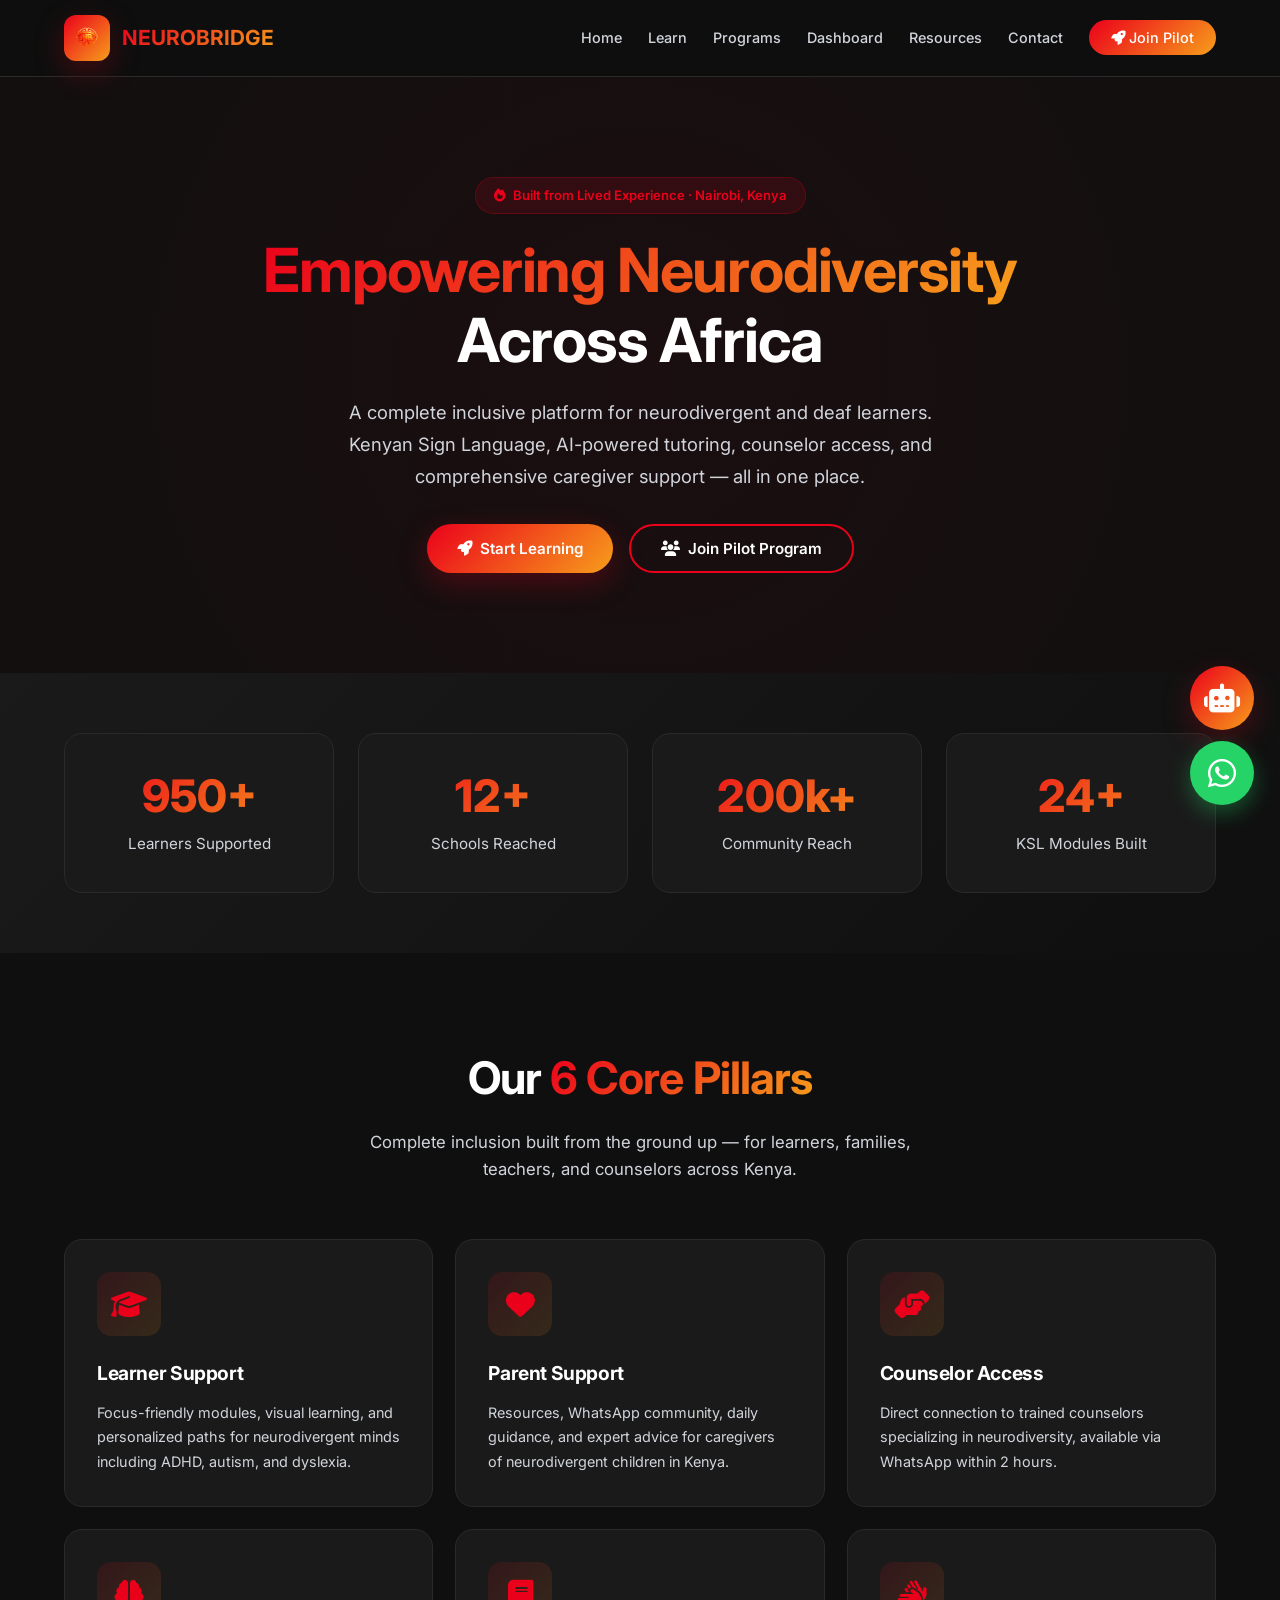
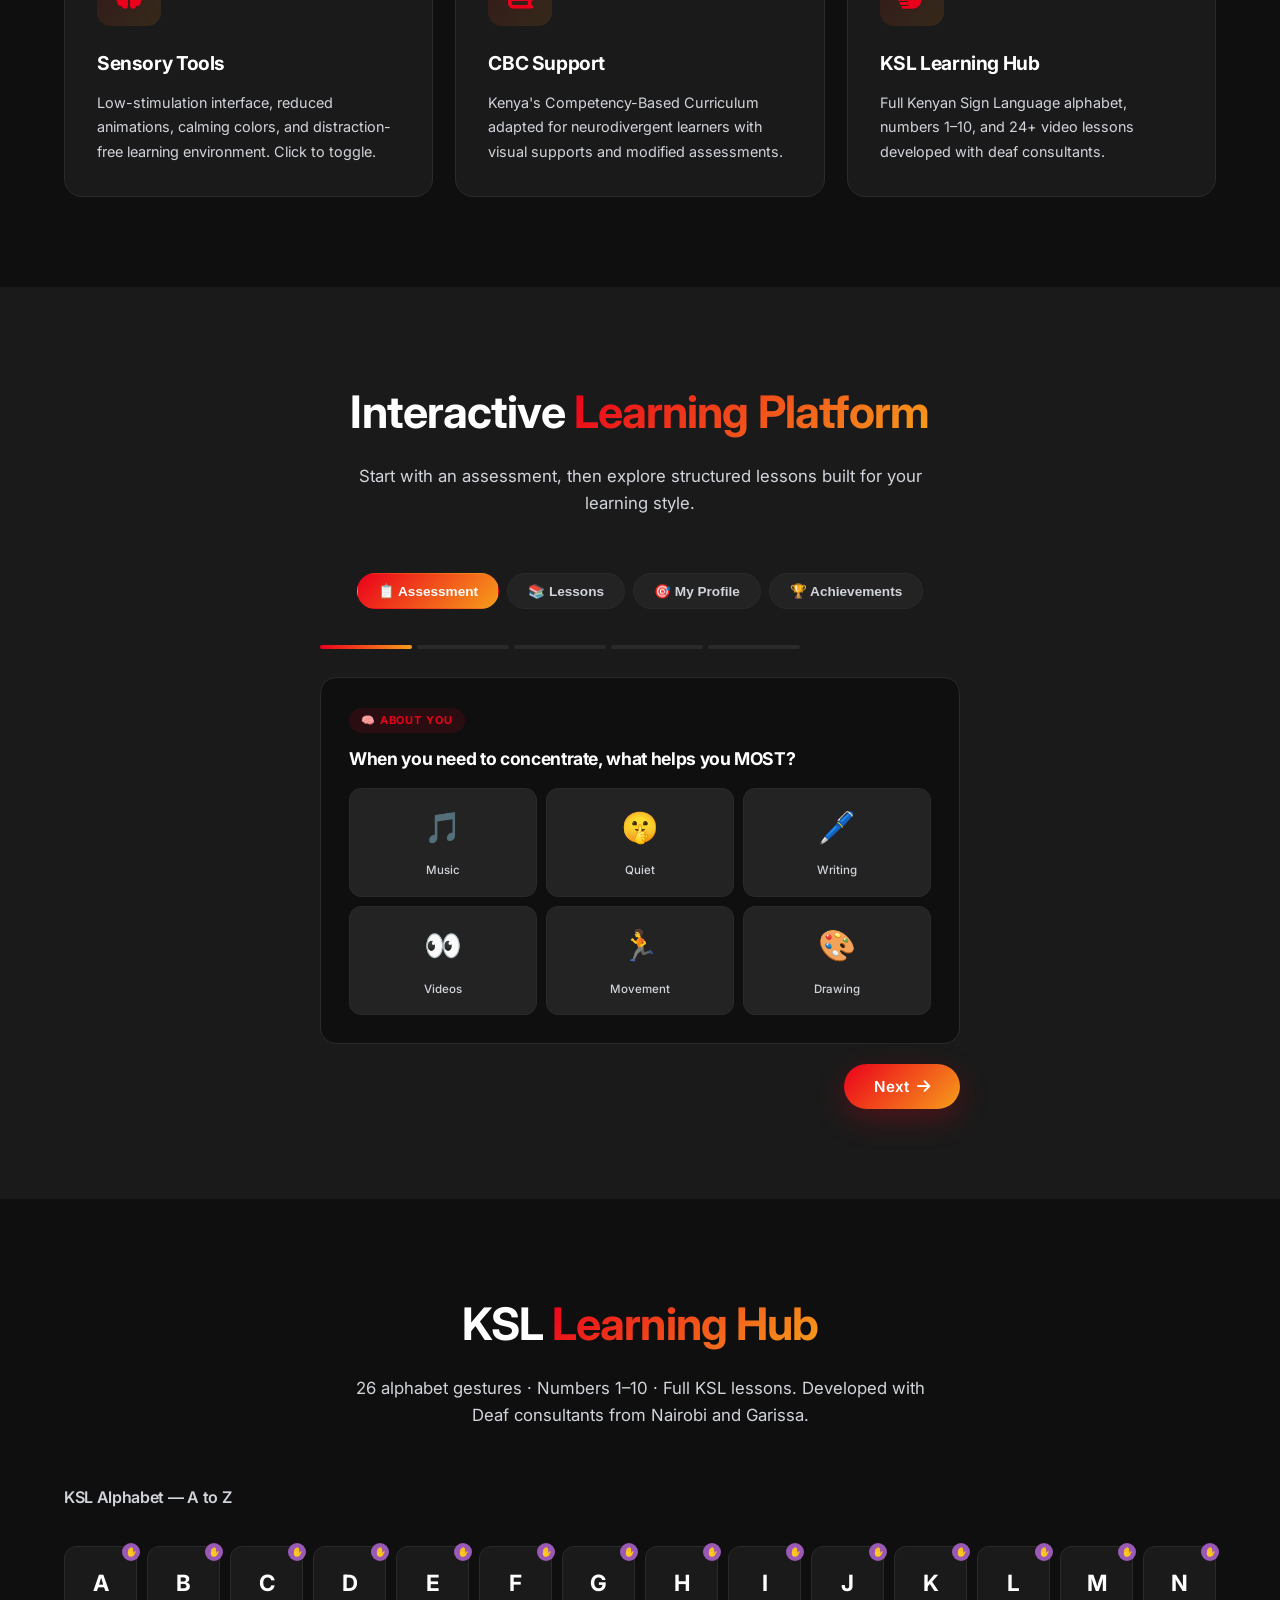
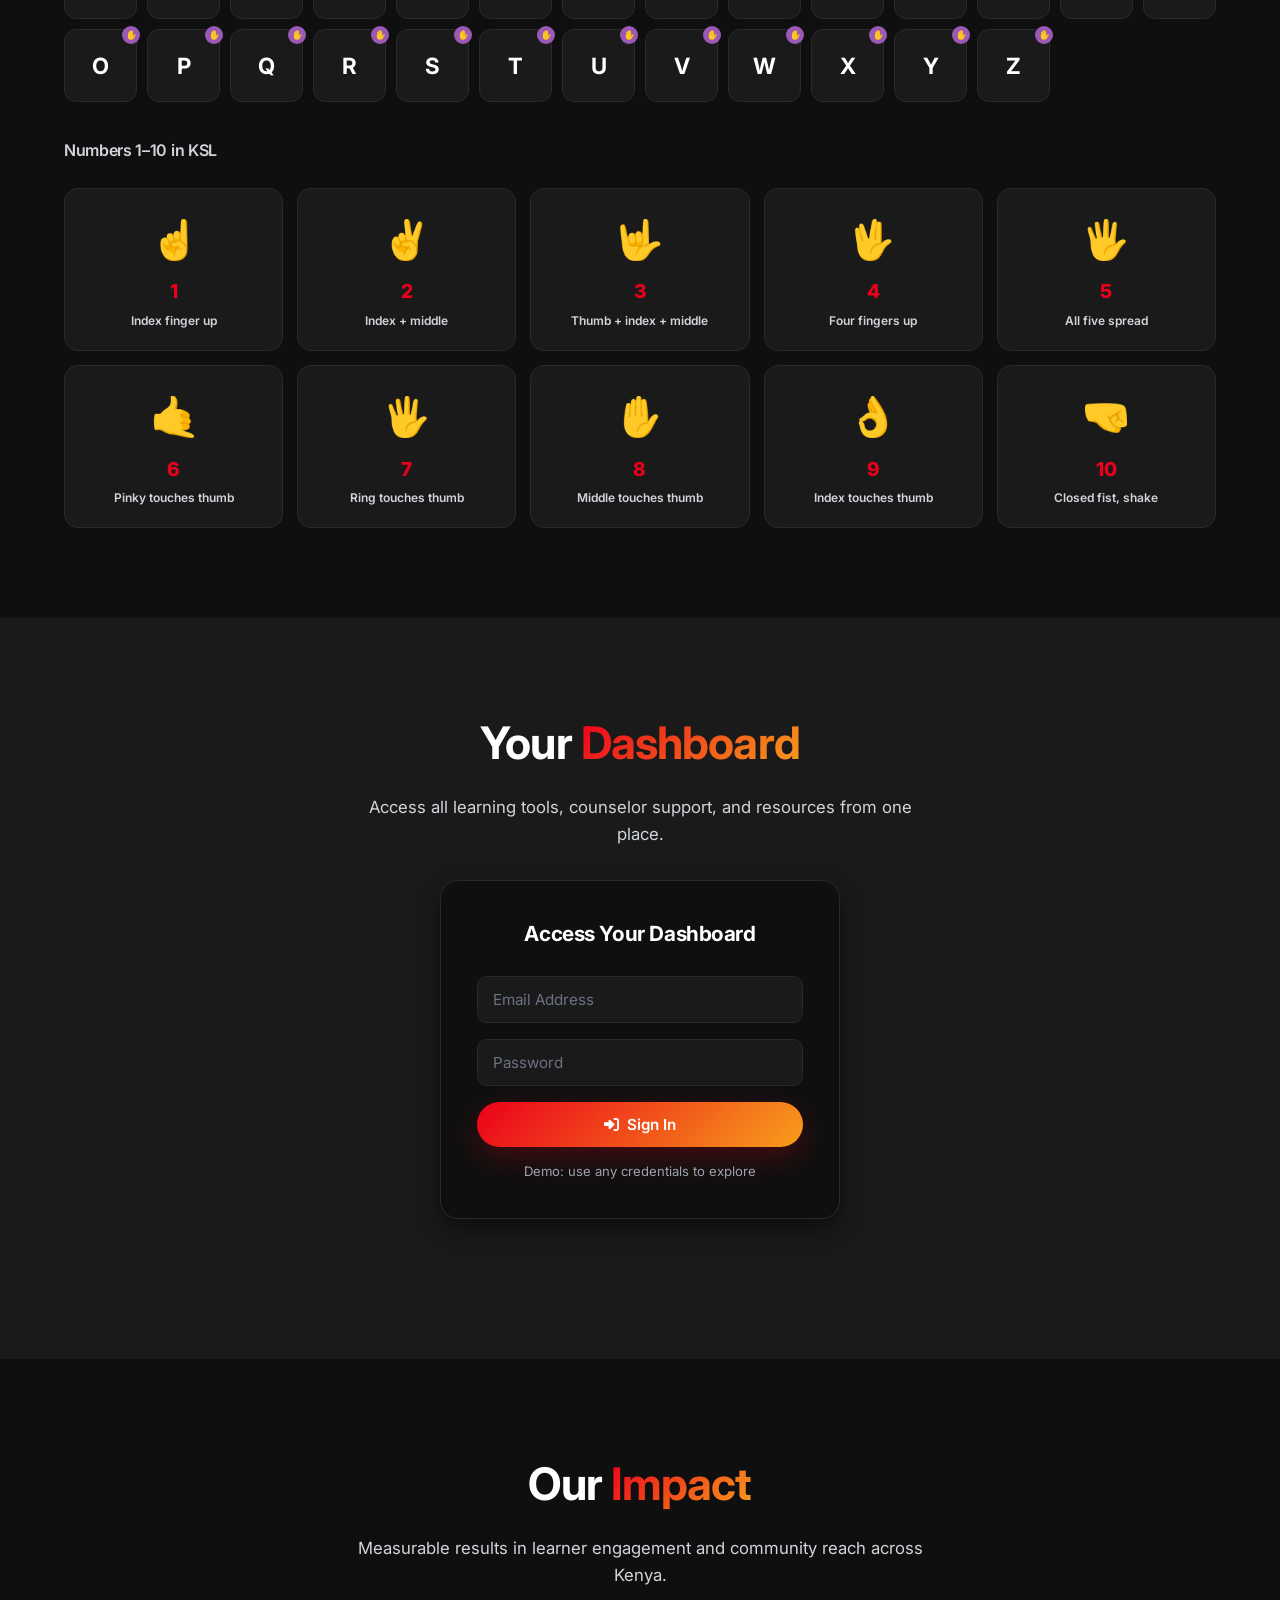
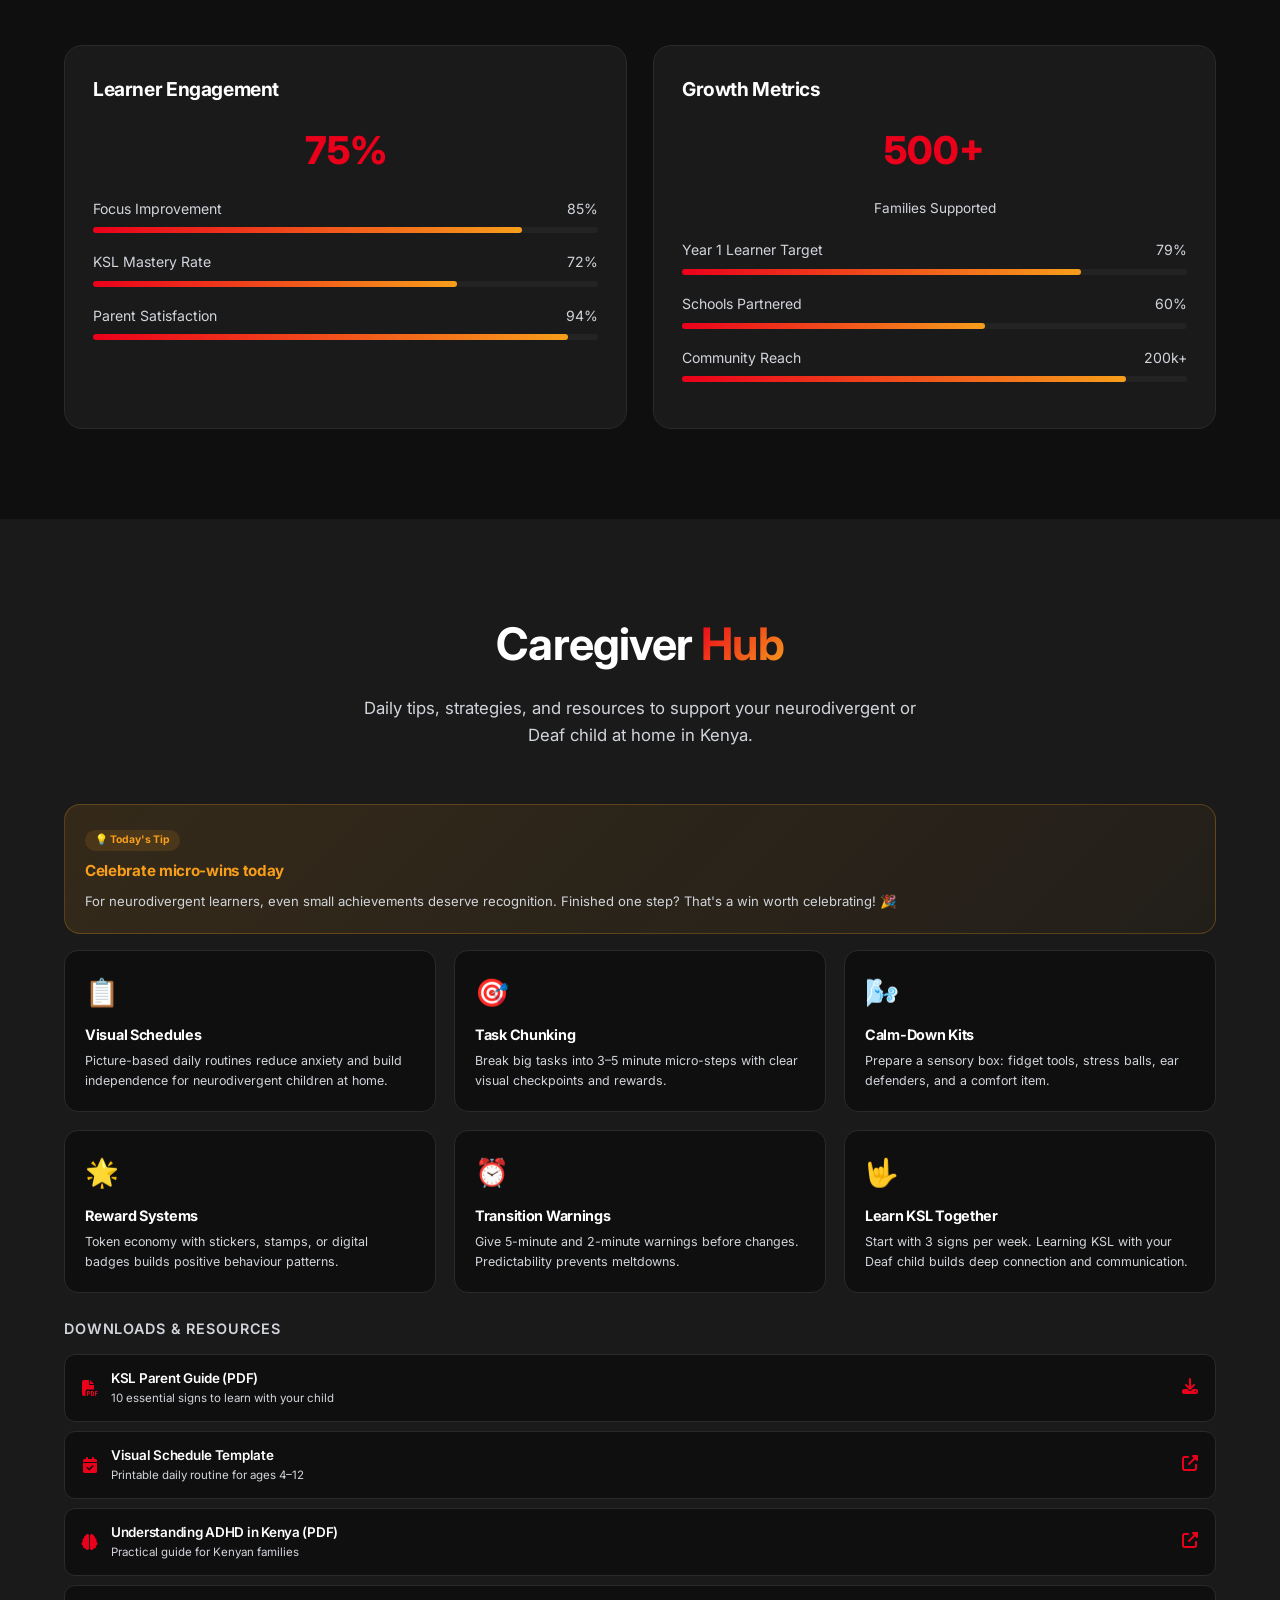
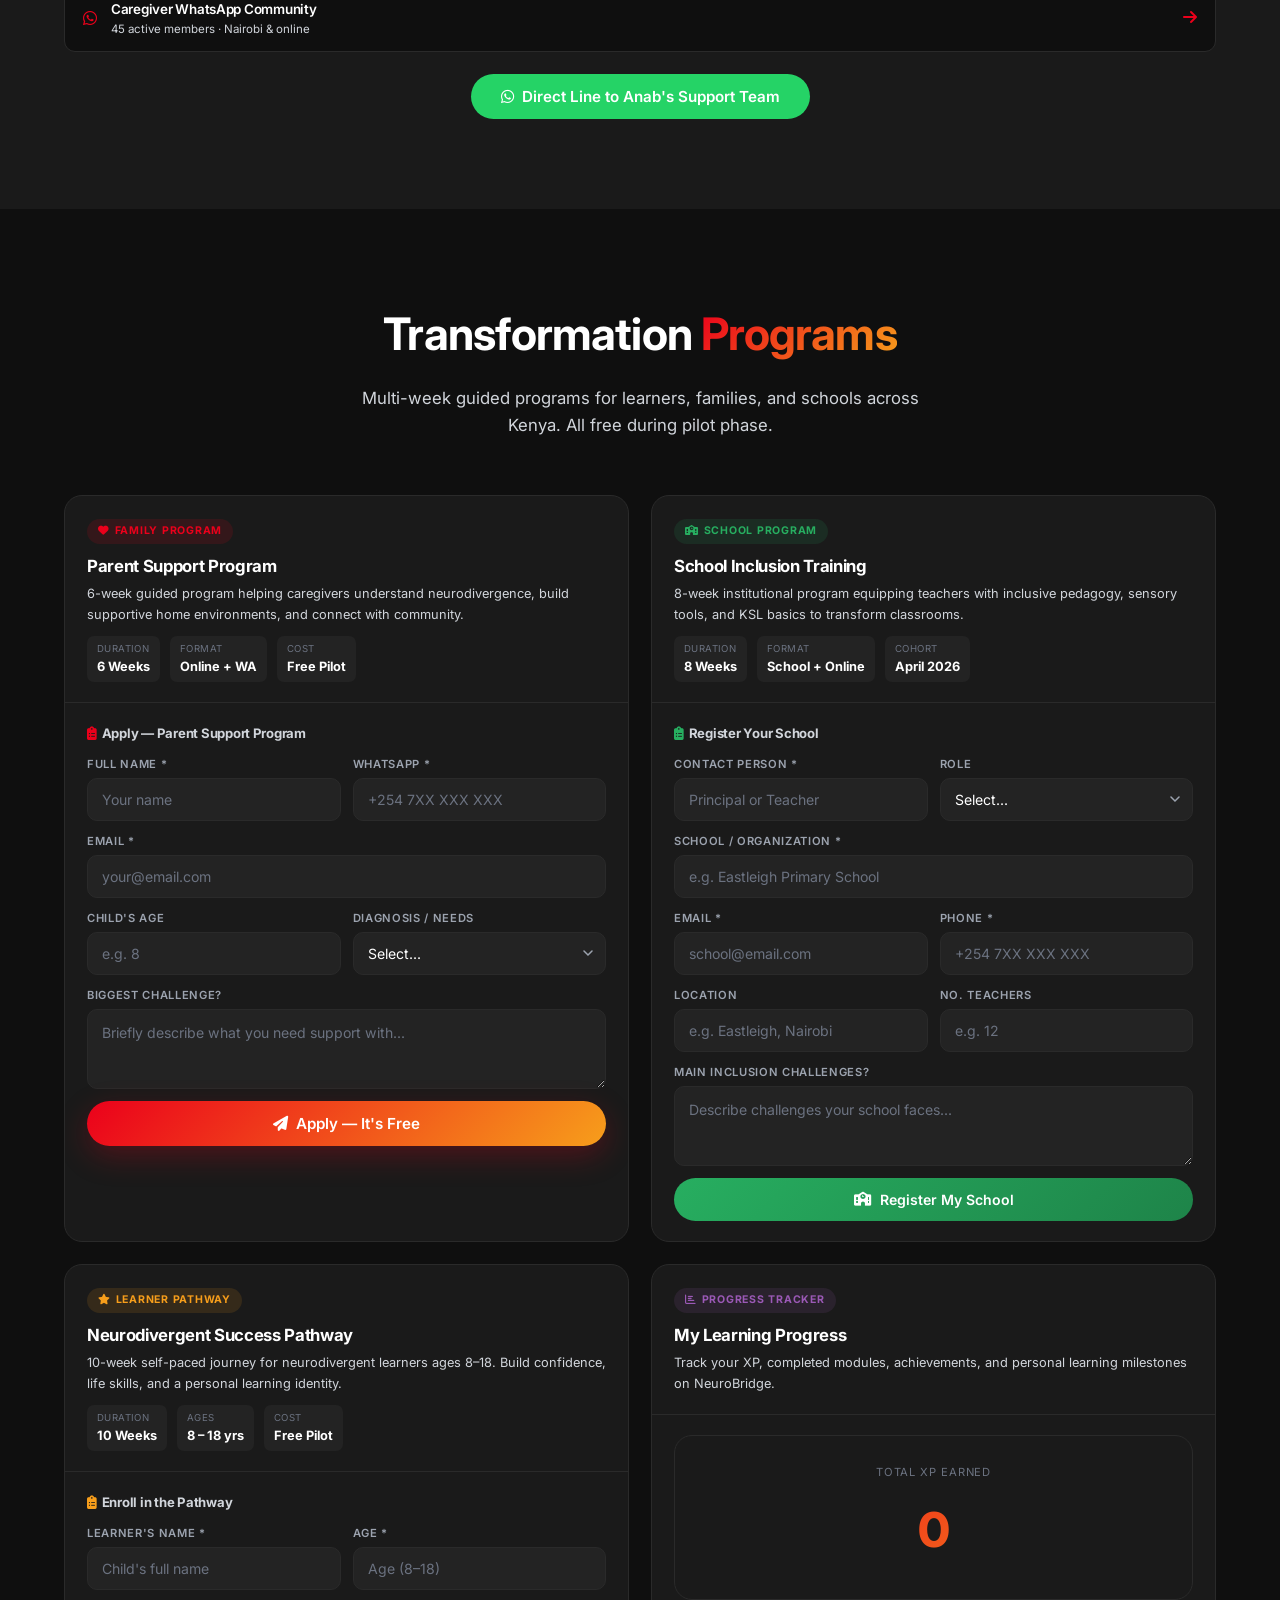
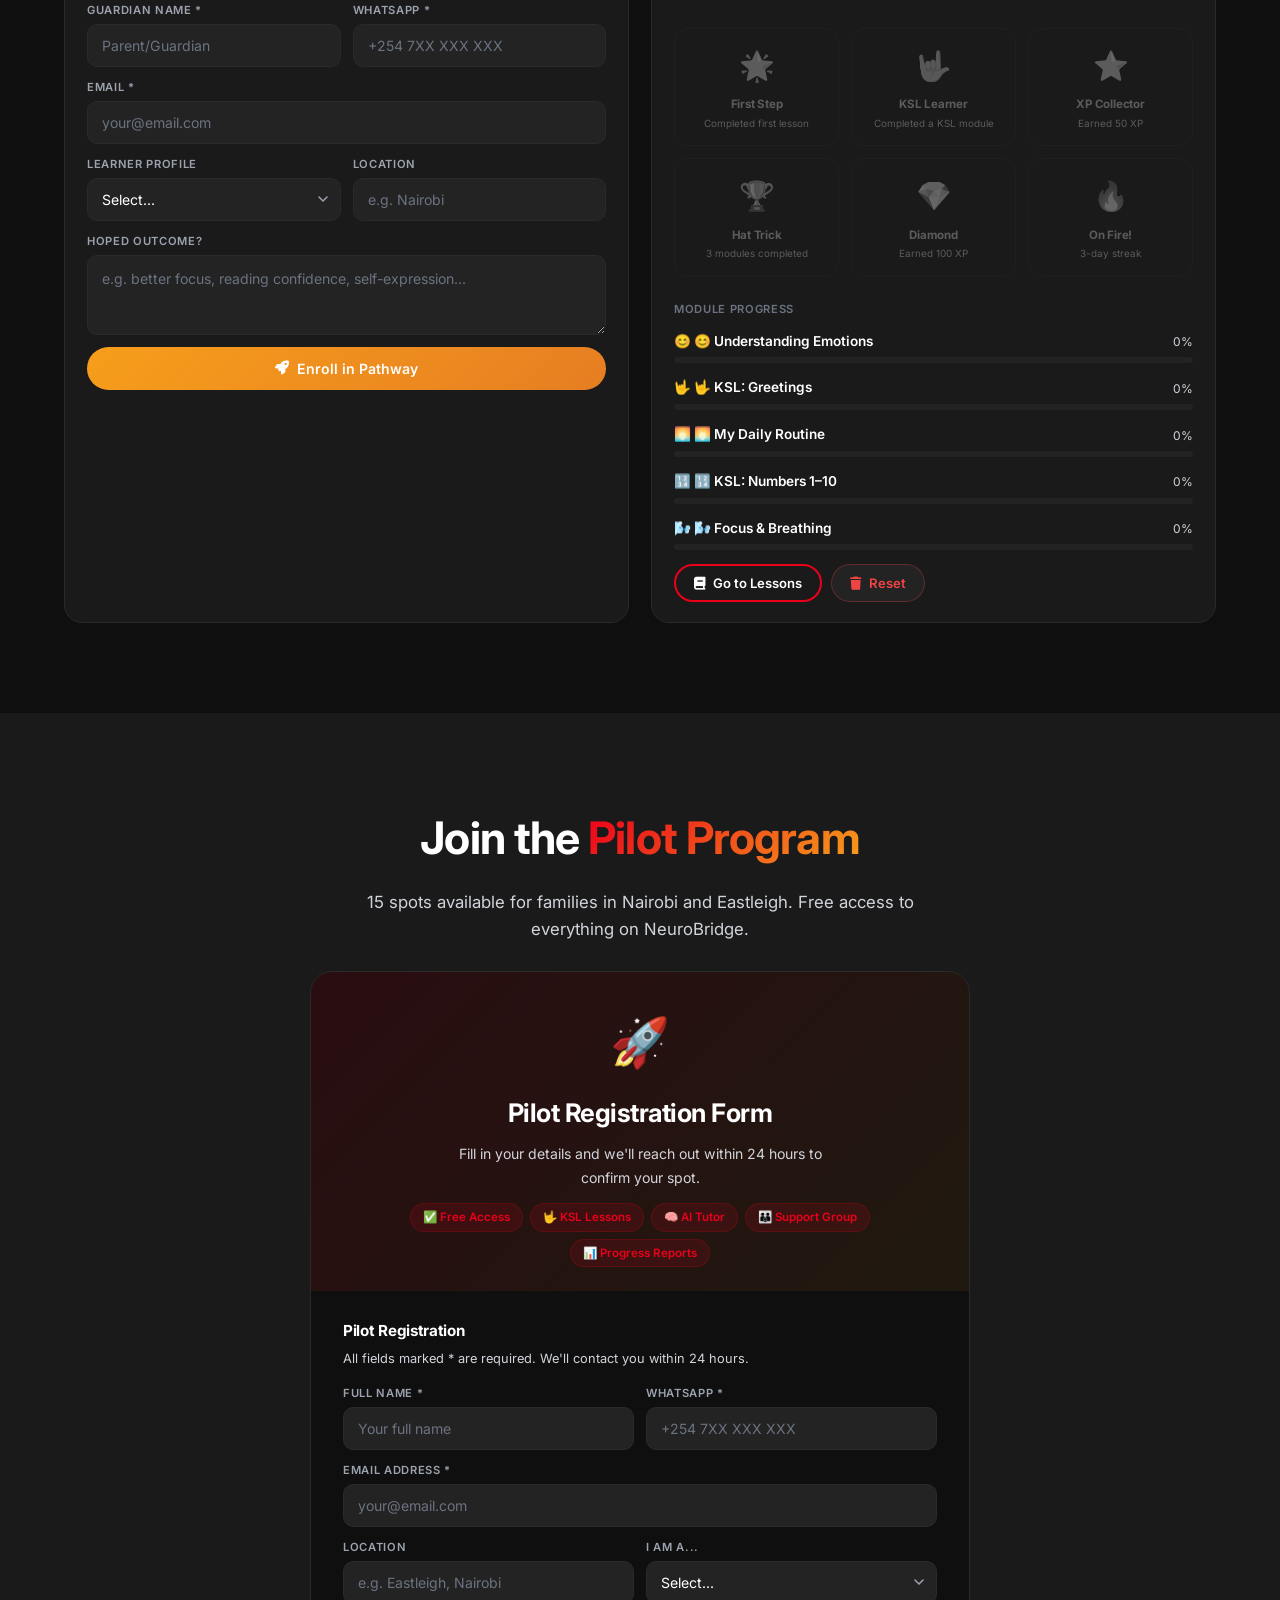
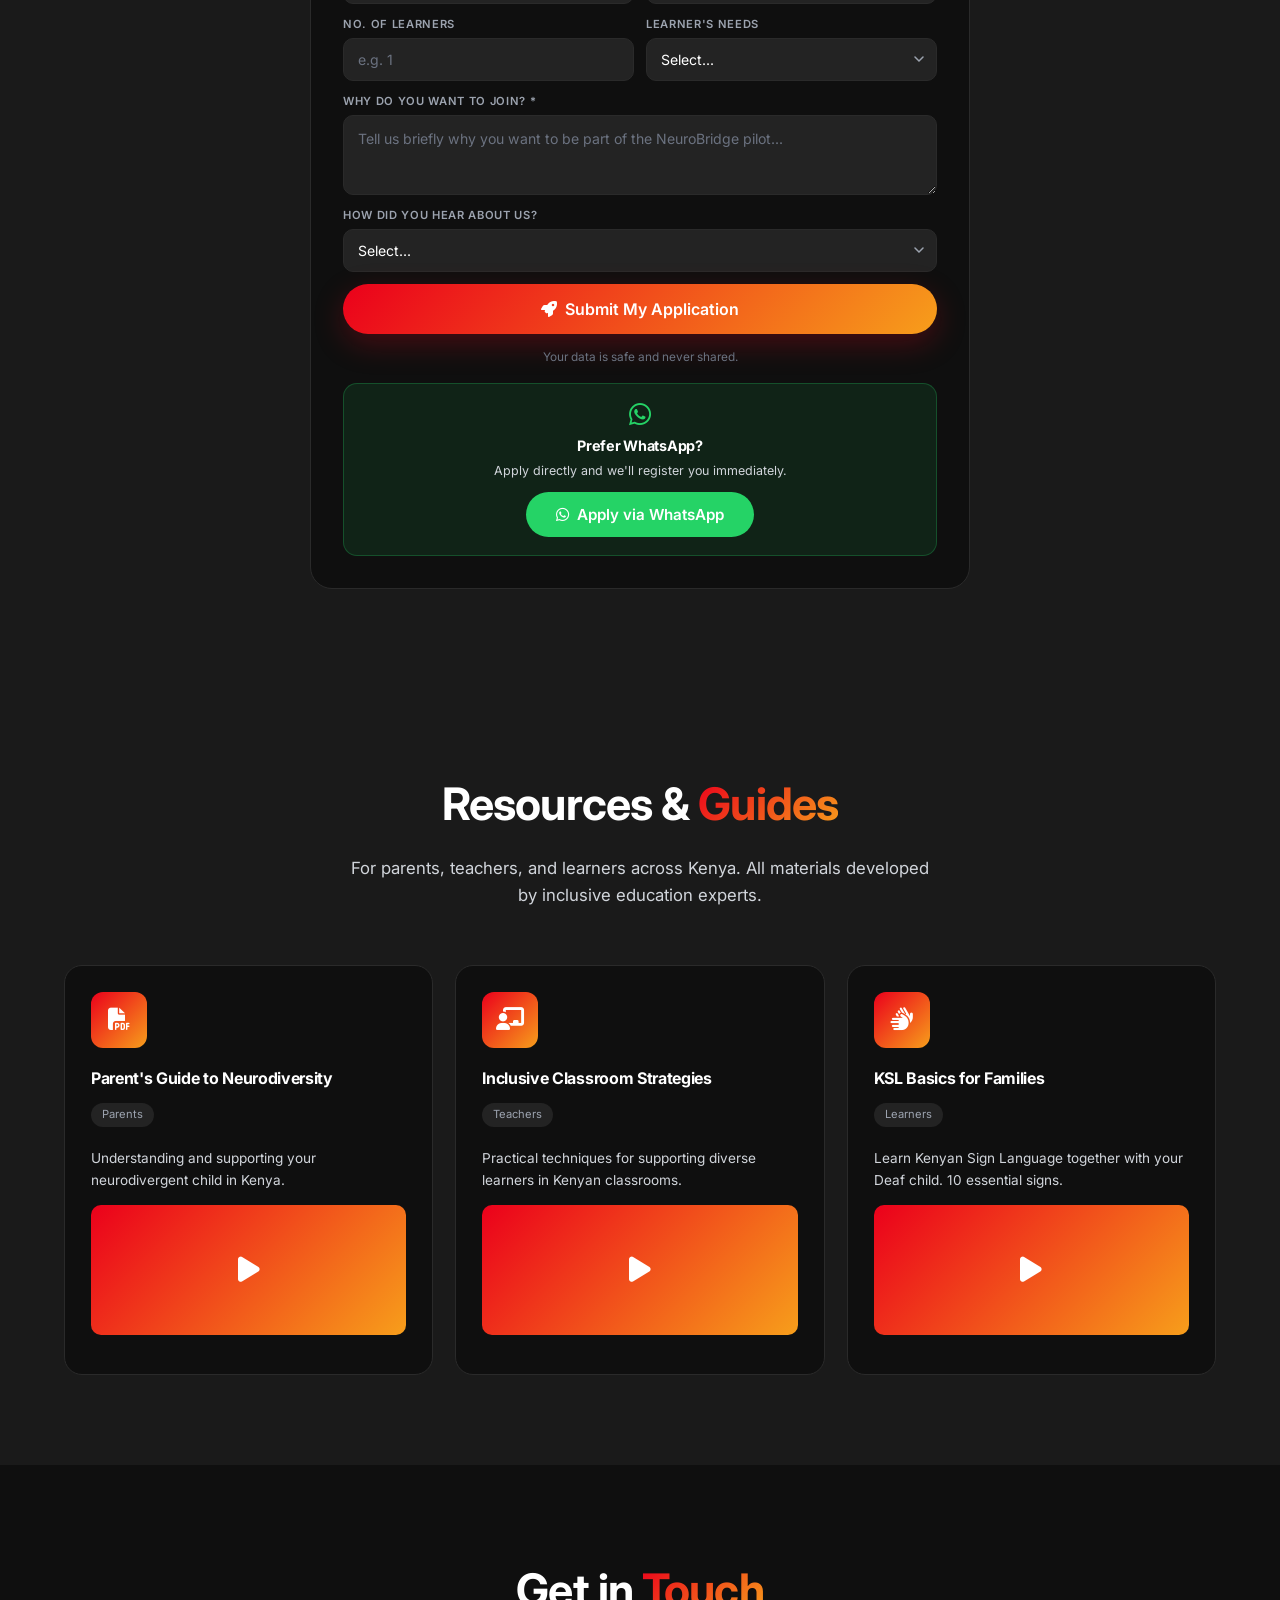
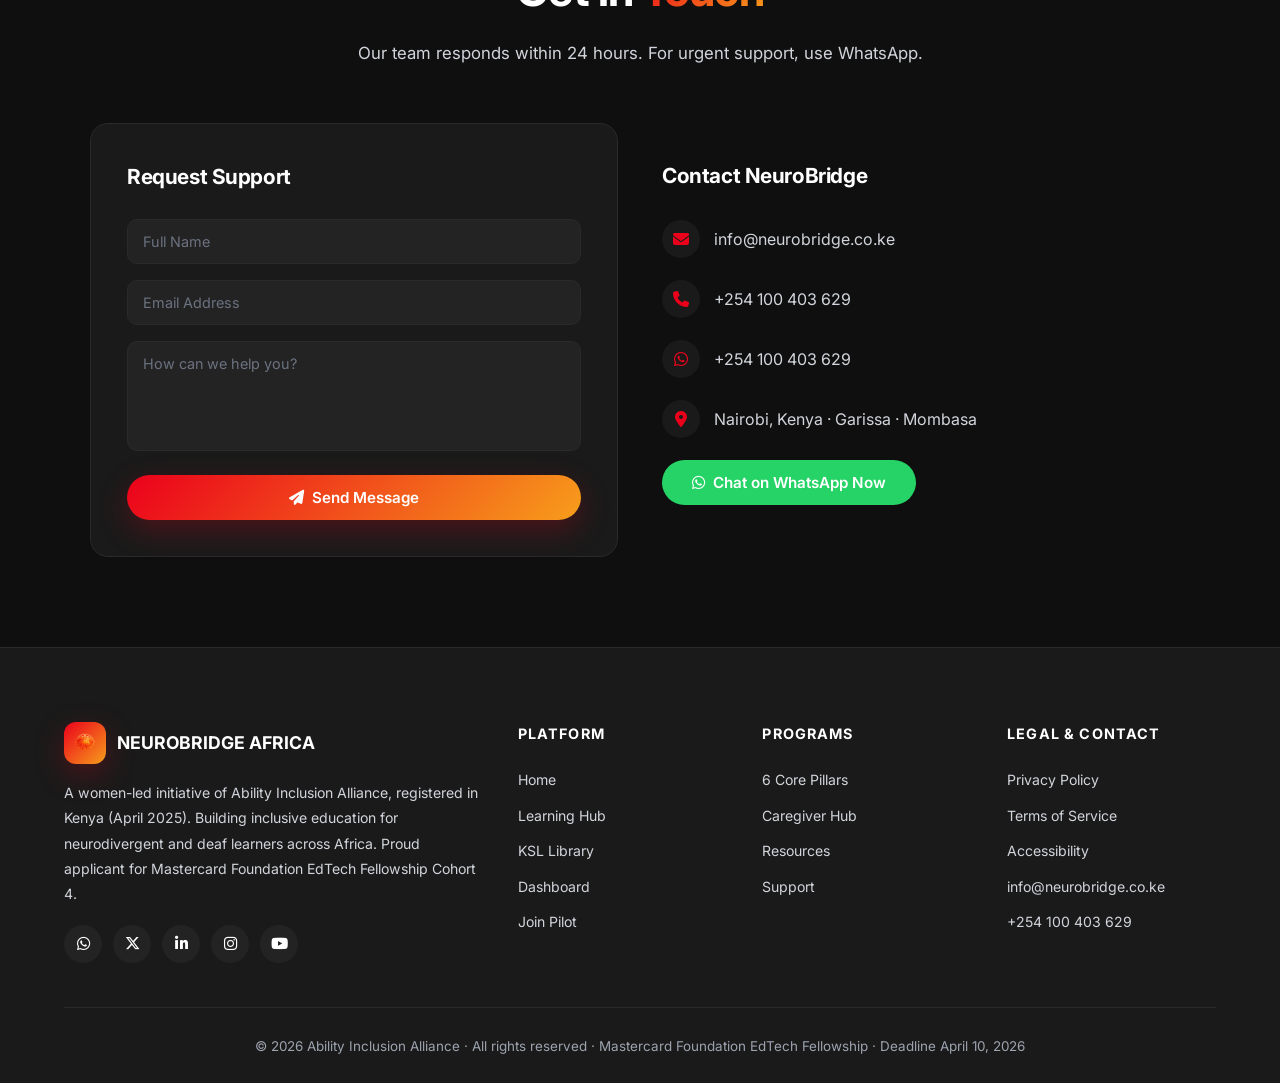
==== commit 2538f955: "Add favicon to main site and app" ====
--- a/app/index.html
+++ b/app/index.html
@@ -4,6 +4,12 @@
 <meta charset="UTF-8">
 <meta name="viewport" content="width=device-width,initial-scale=1.0,maximum-scale=1.0">
 <title>NeuroBridge Africa | Complete Inclusive Platform</title>
+<!-- Favicon -->
+<link rel="icon" type="image/x-icon" href="/favicon.ico">
+<link rel="icon" type="image/png" sizes="16x16" href="/favicon-16x16.png">
+<link rel="icon" type="image/png" sizes="32x32" href="/favicon-32x32.png">
+<link rel="apple-touch-icon" sizes="180x180" href="/apple-touch-icon.png">
+<link rel="manifest" href="/site.webmanifest">
 <meta name="description" content="NeuroBridge Africa: Complete inclusive EdTech platform for neurodivergent and deaf learners across Kenya. KSL, AI tutor, counselor access, caregiver support.">
 <link rel="preconnect" href="https://fonts.googleapis.com">
 <link href="https://fonts.googleapis.com/css2?family=Inter:wght@400;500;600;700;800&display=swap" rel="stylesheet">
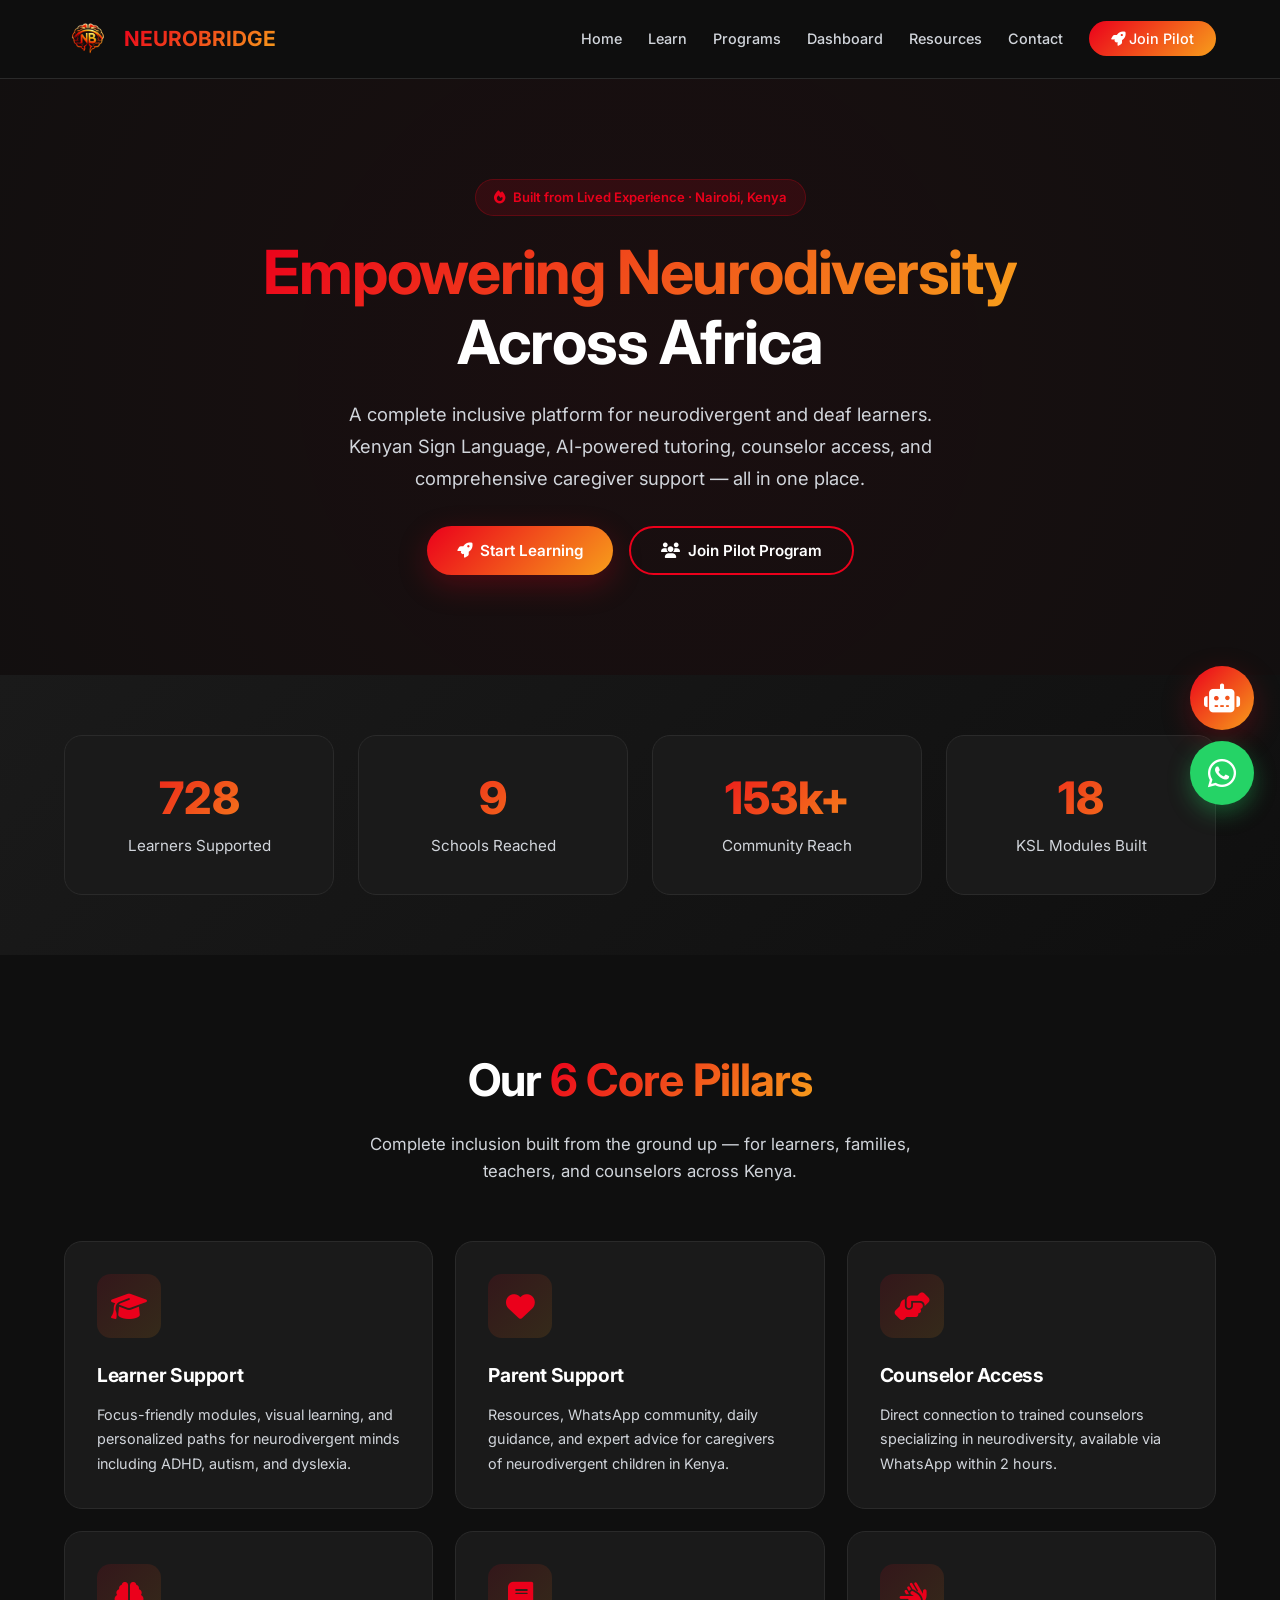
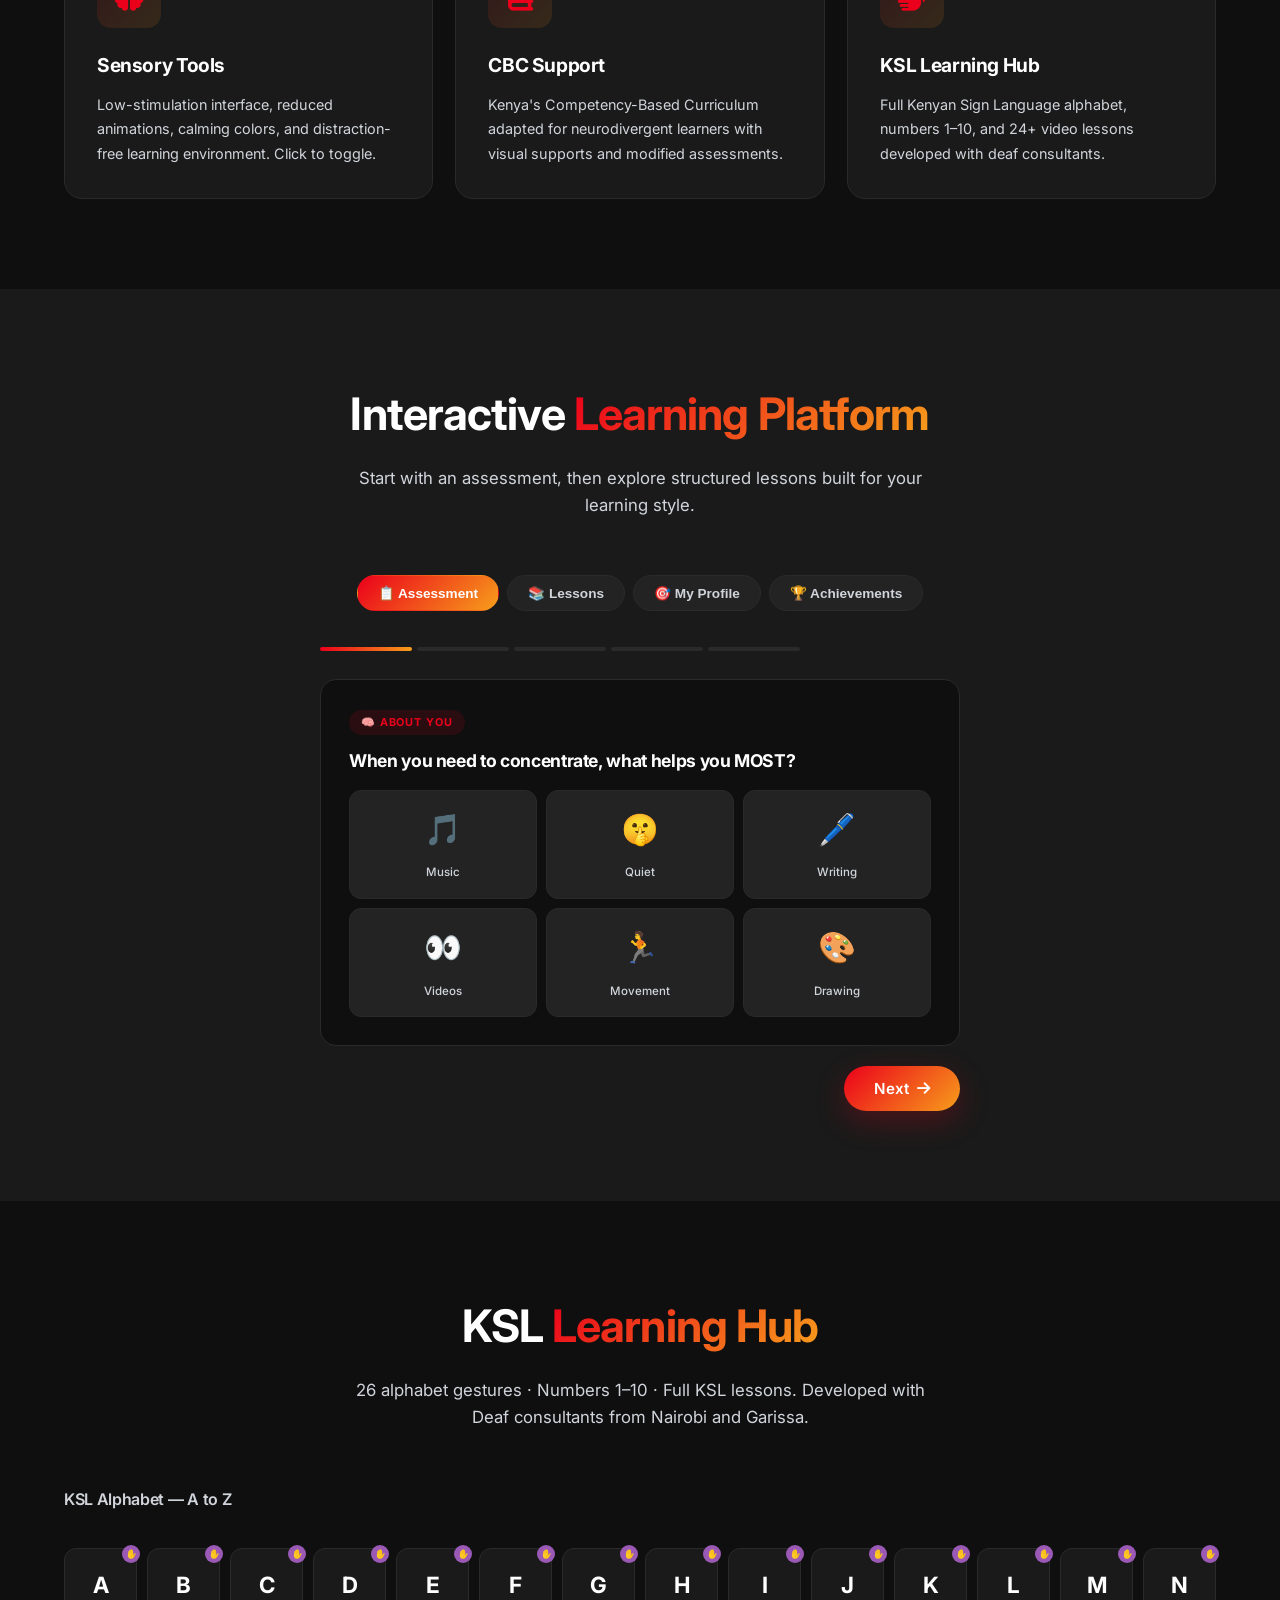
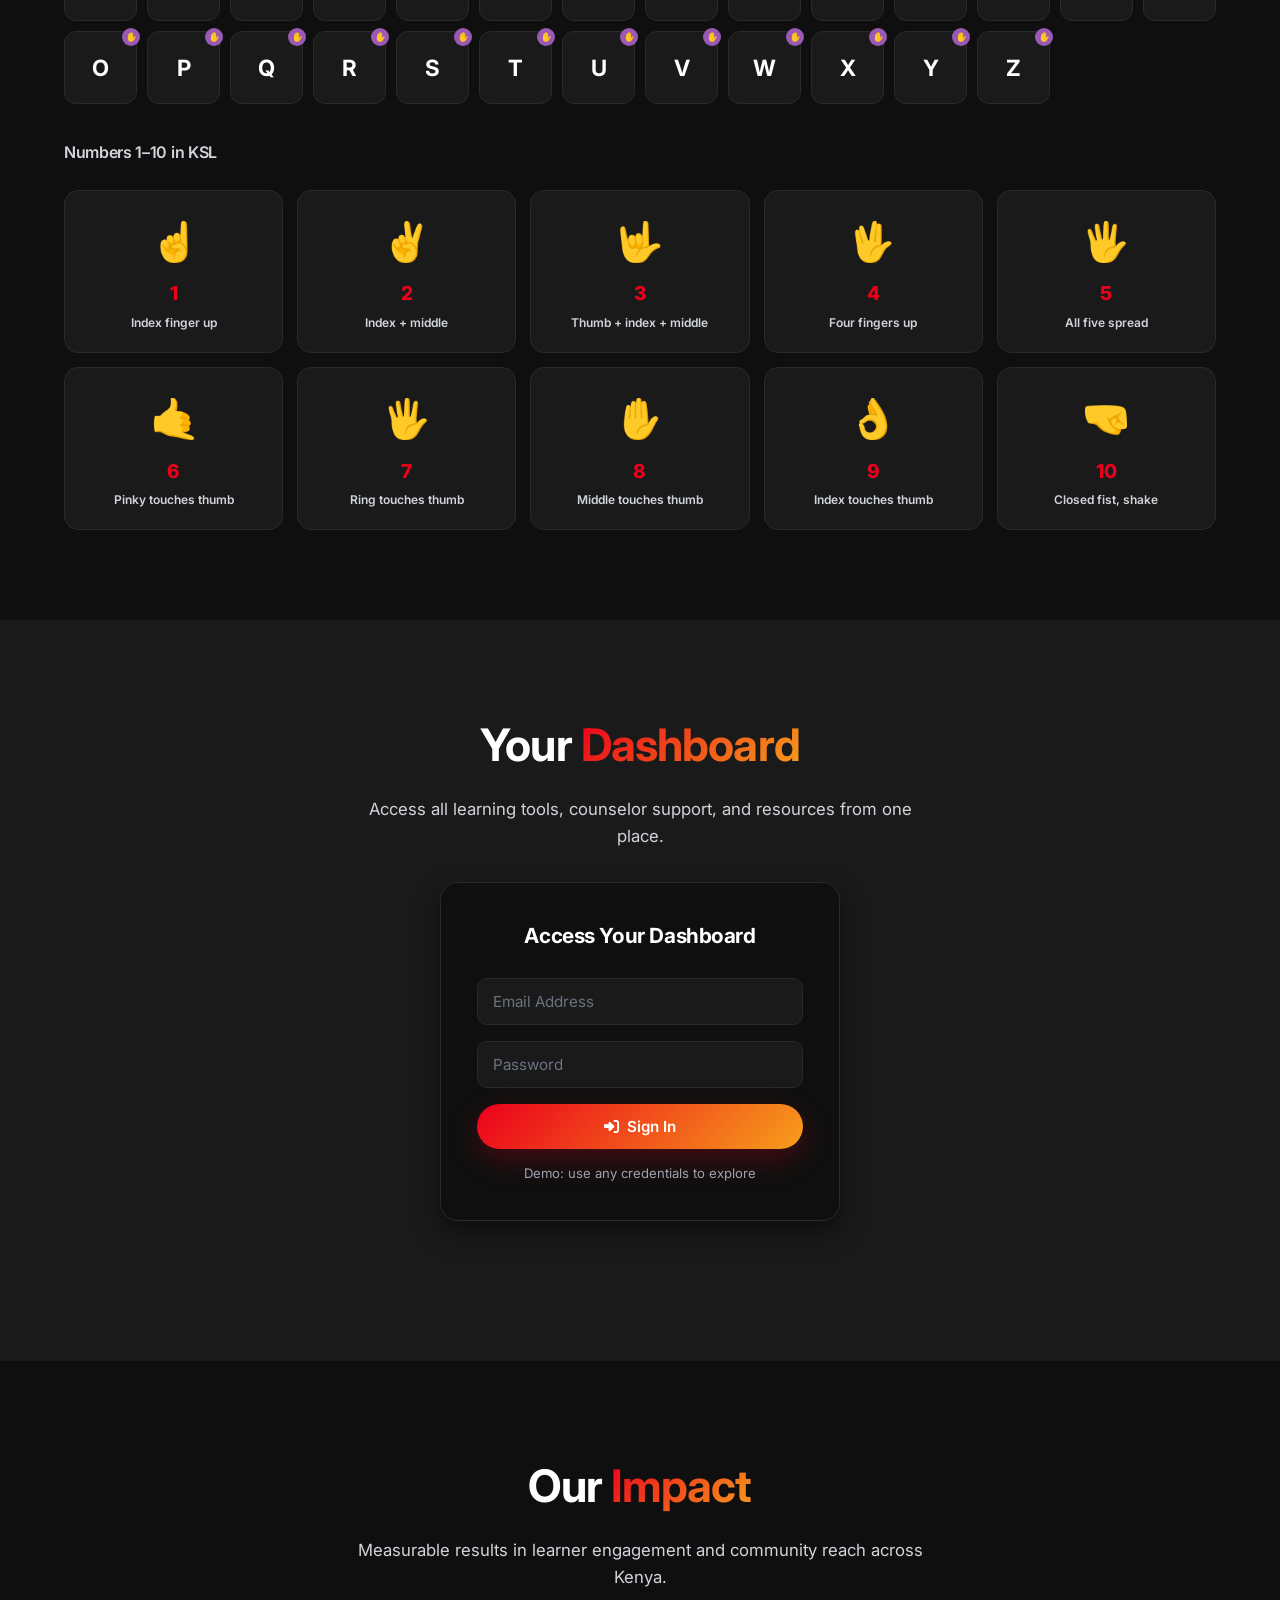
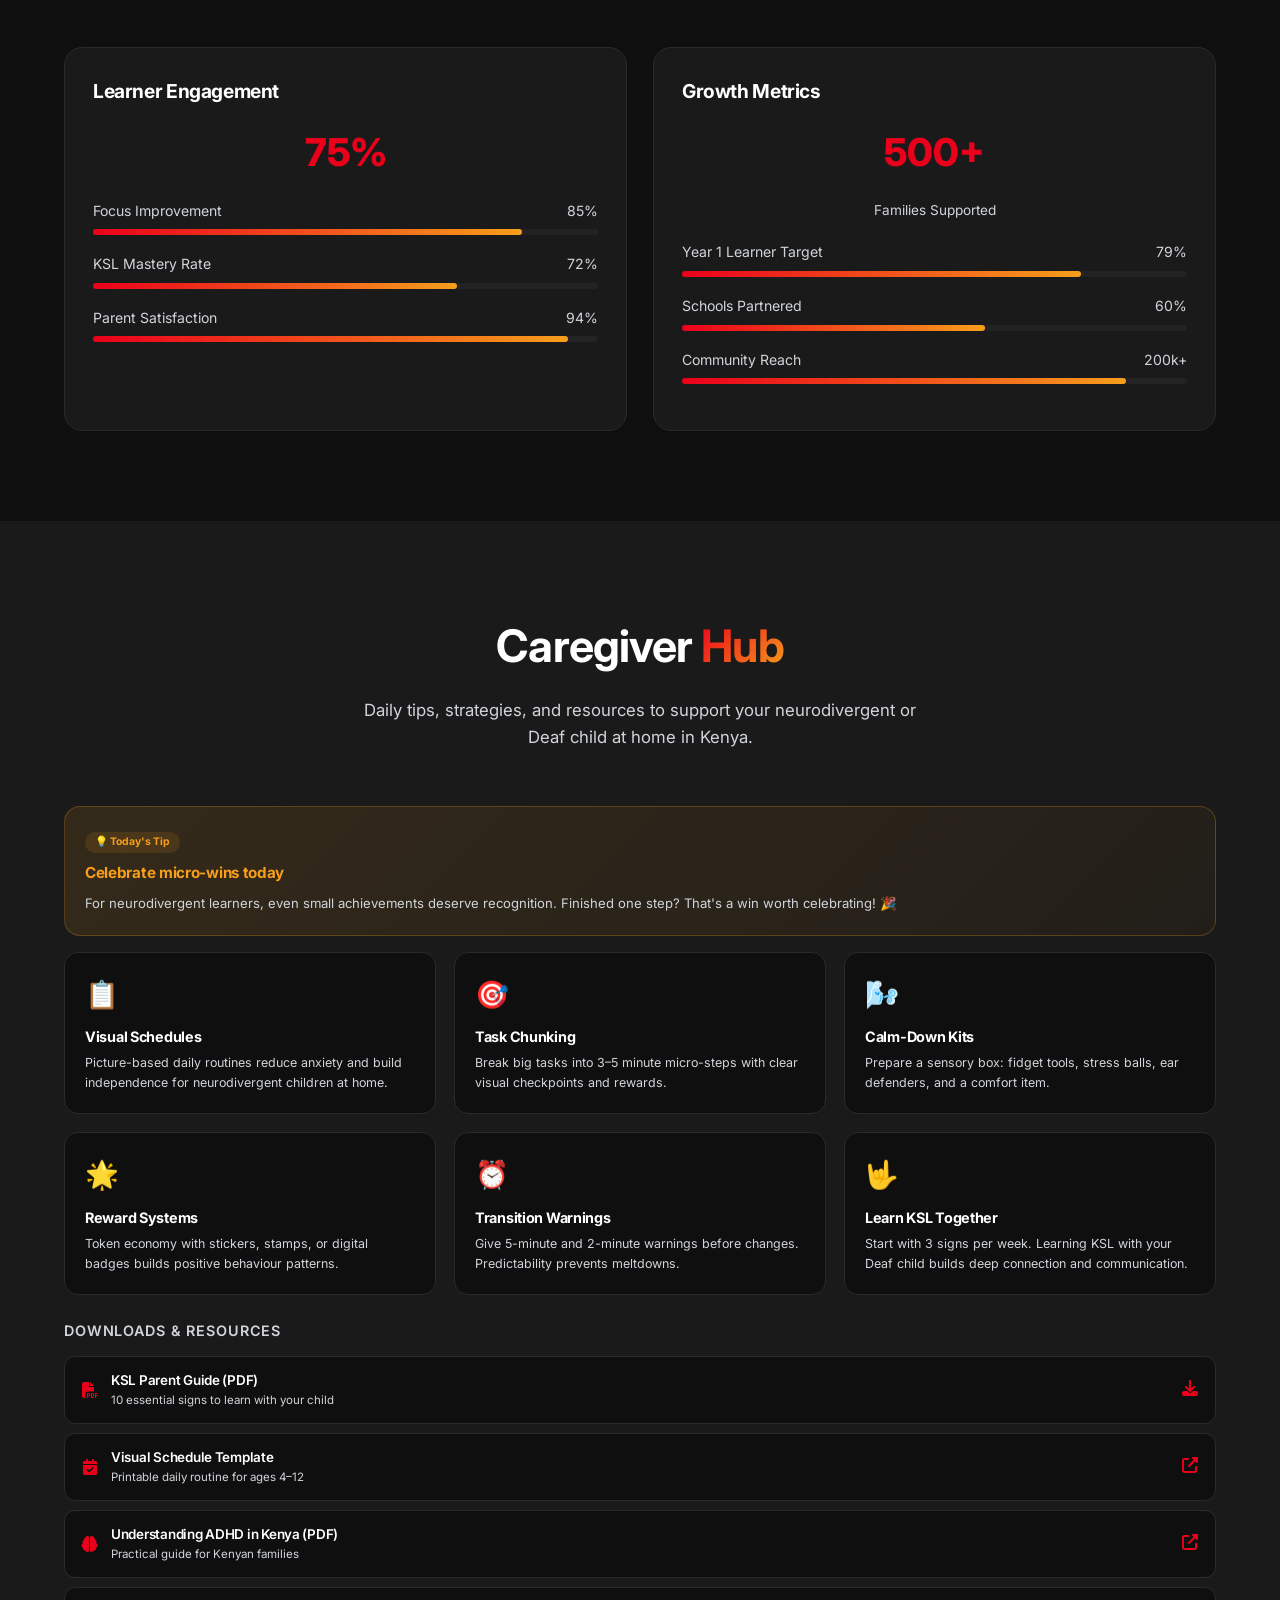
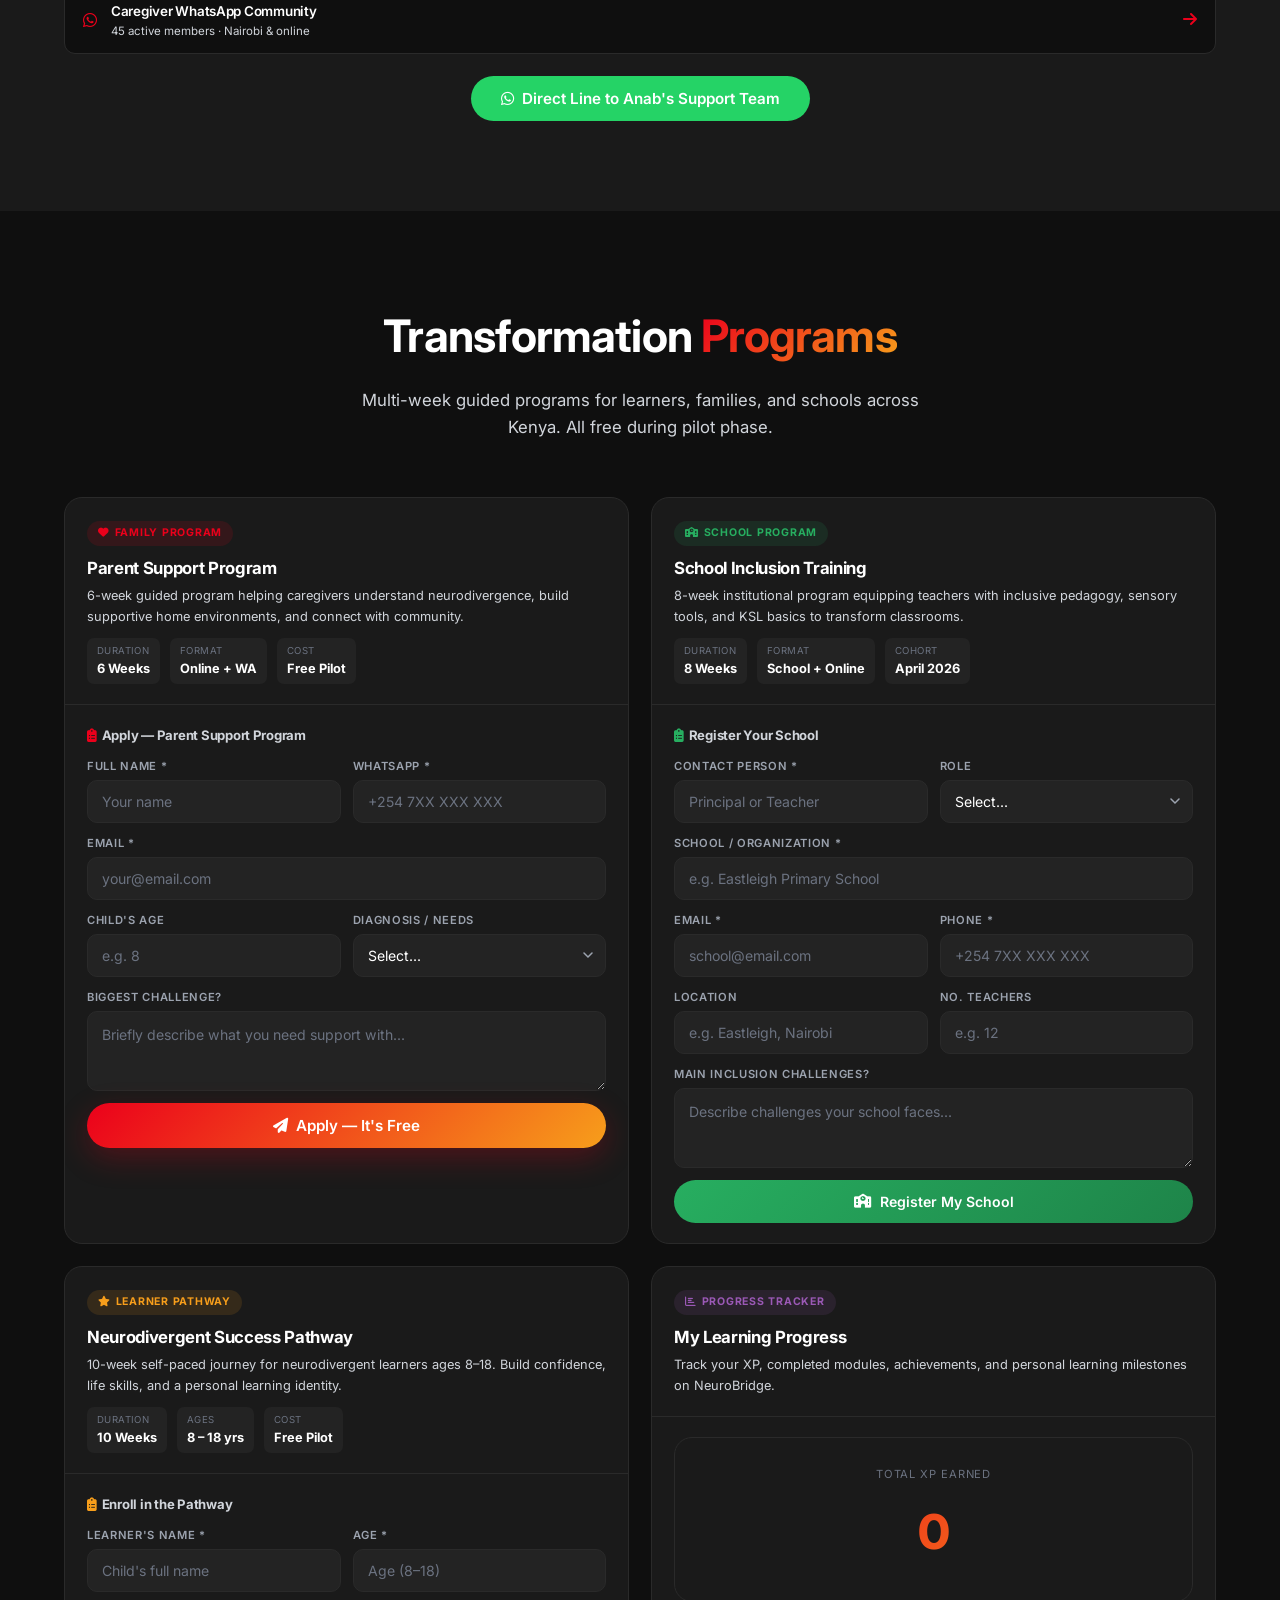
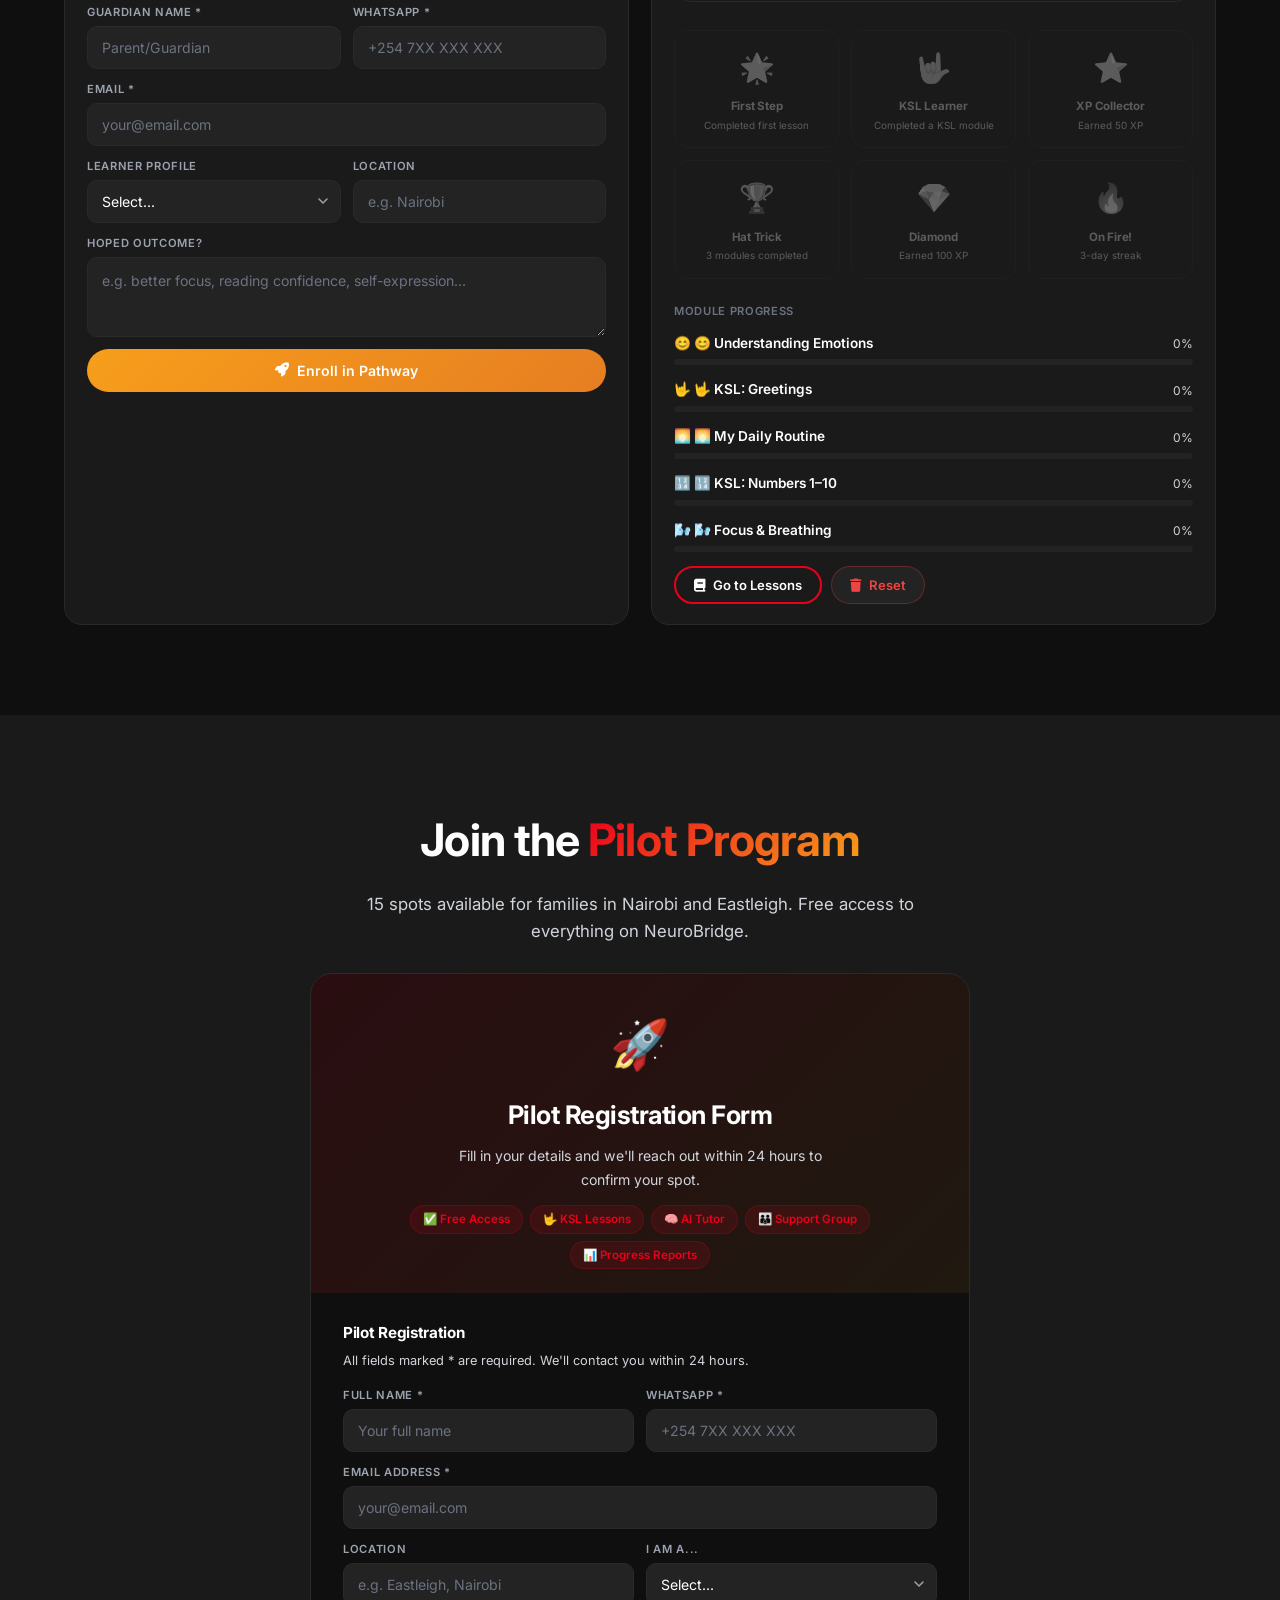
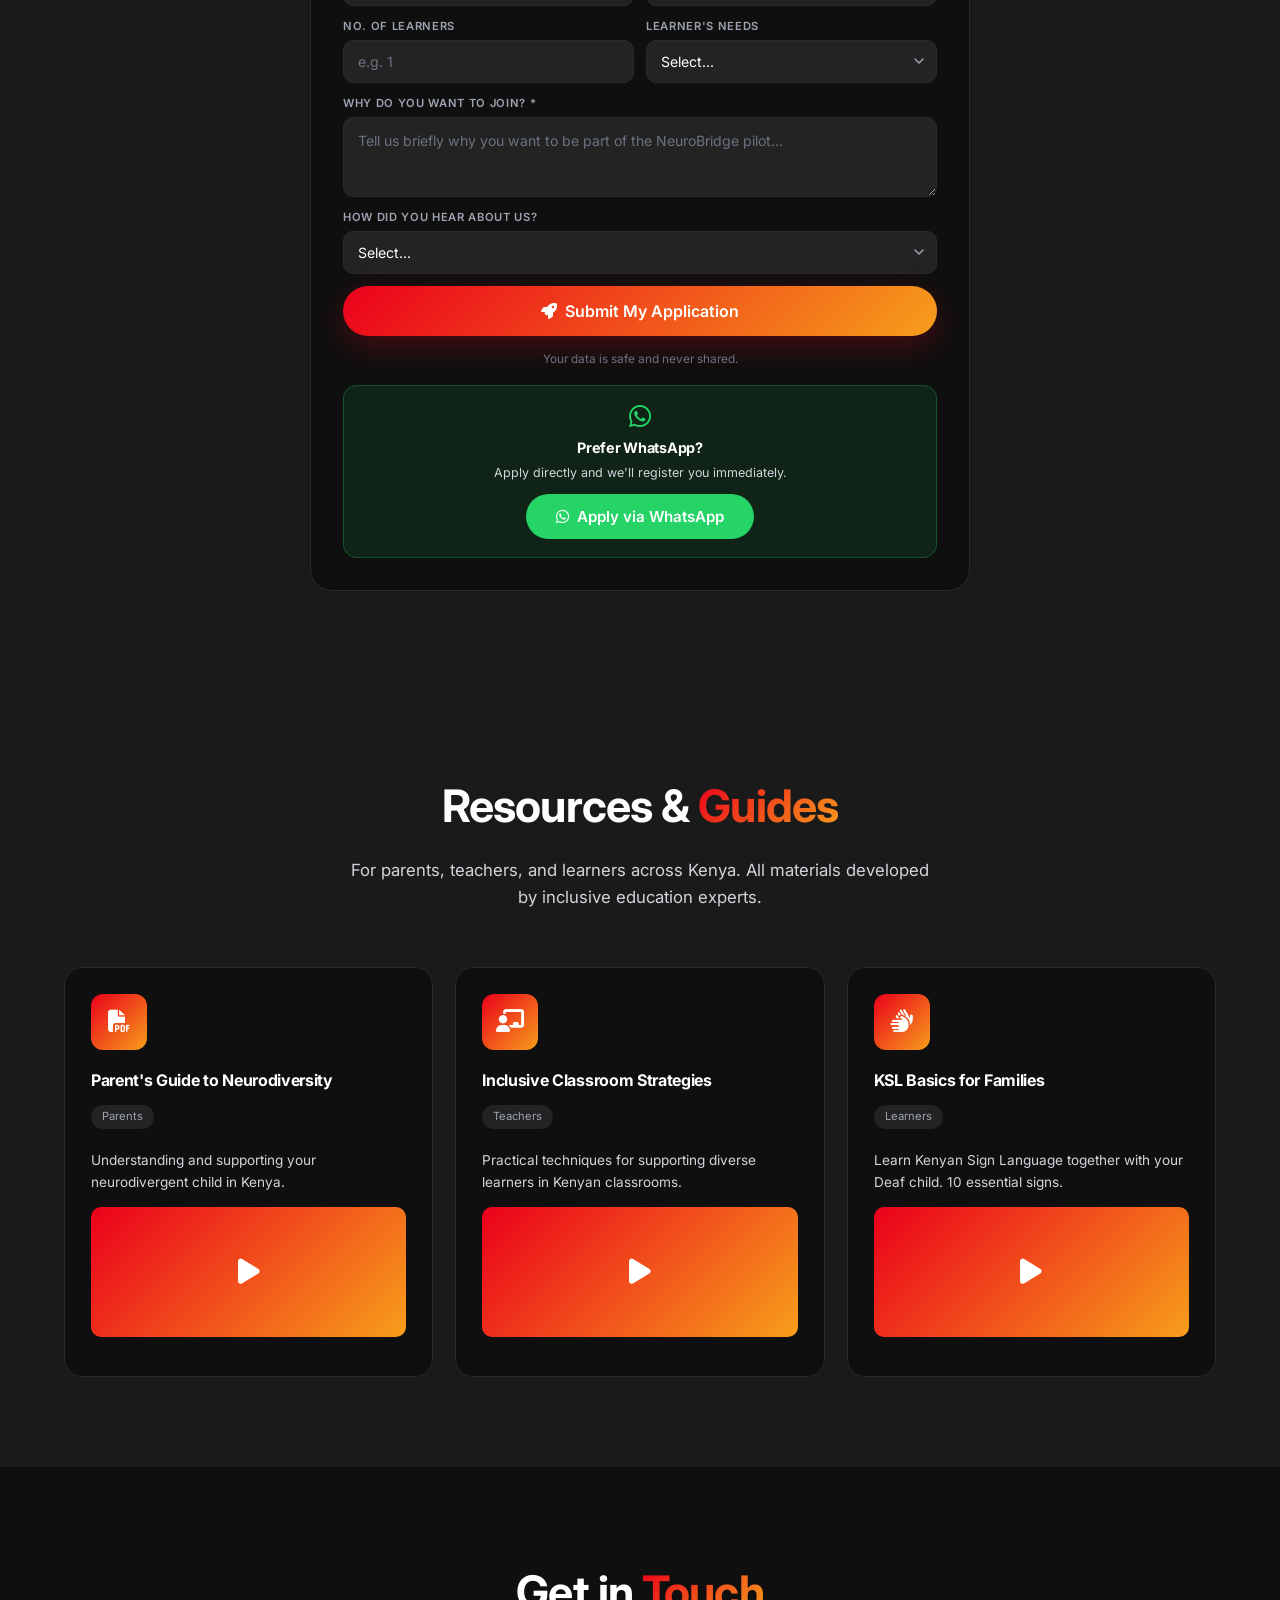
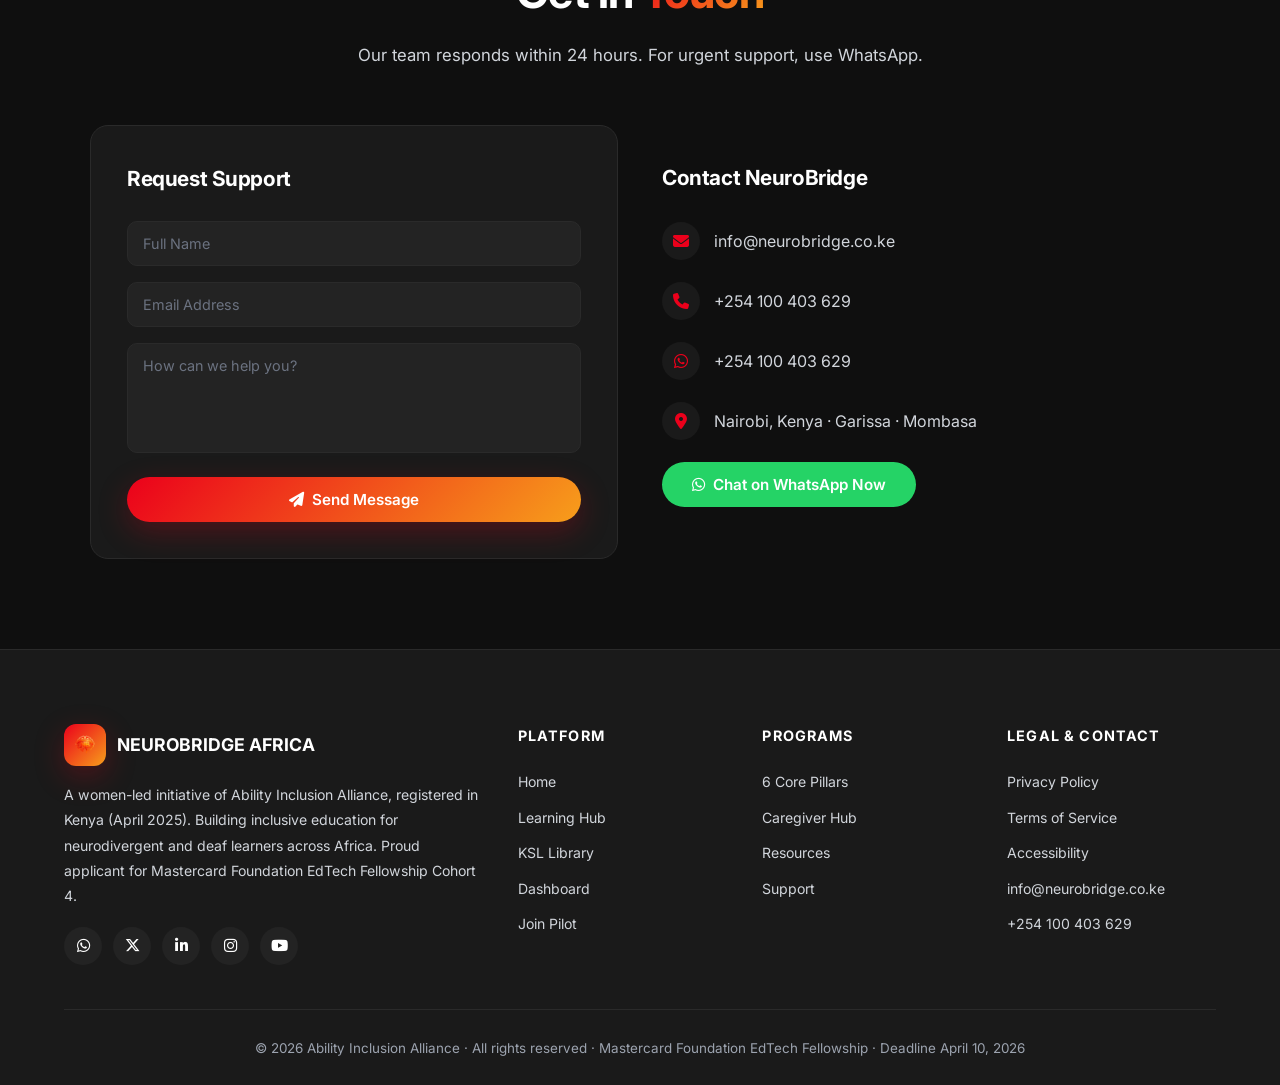
==== commit a6e94967: "Update logo size on main site and app to match 48px" ====
--- a/app/index.html
+++ b/app/index.html
@@ -428,9 +428,7 @@
 <nav class="navbar">
   <div class="nav-wrap">
     <a href="/" class="logo-3d">
-      <div class="logo-icon">
-        <img src="/logo.png" alt="NeuroBridge" style="height:32px;width:auto;display:block" onerror="this.style.display='none';this.parentElement.innerHTML='🧠'">
-      </div>
+      <img src="/logo.png" alt="NeuroBridge Africa Logo" style="height: 48px; width: 48px; border-radius: 12px; object-fit: cover;">
       <span class="logo-txt">NEUROBRIDGE</span>
     </a>
     <ul class="nav-links" id="navLinks">
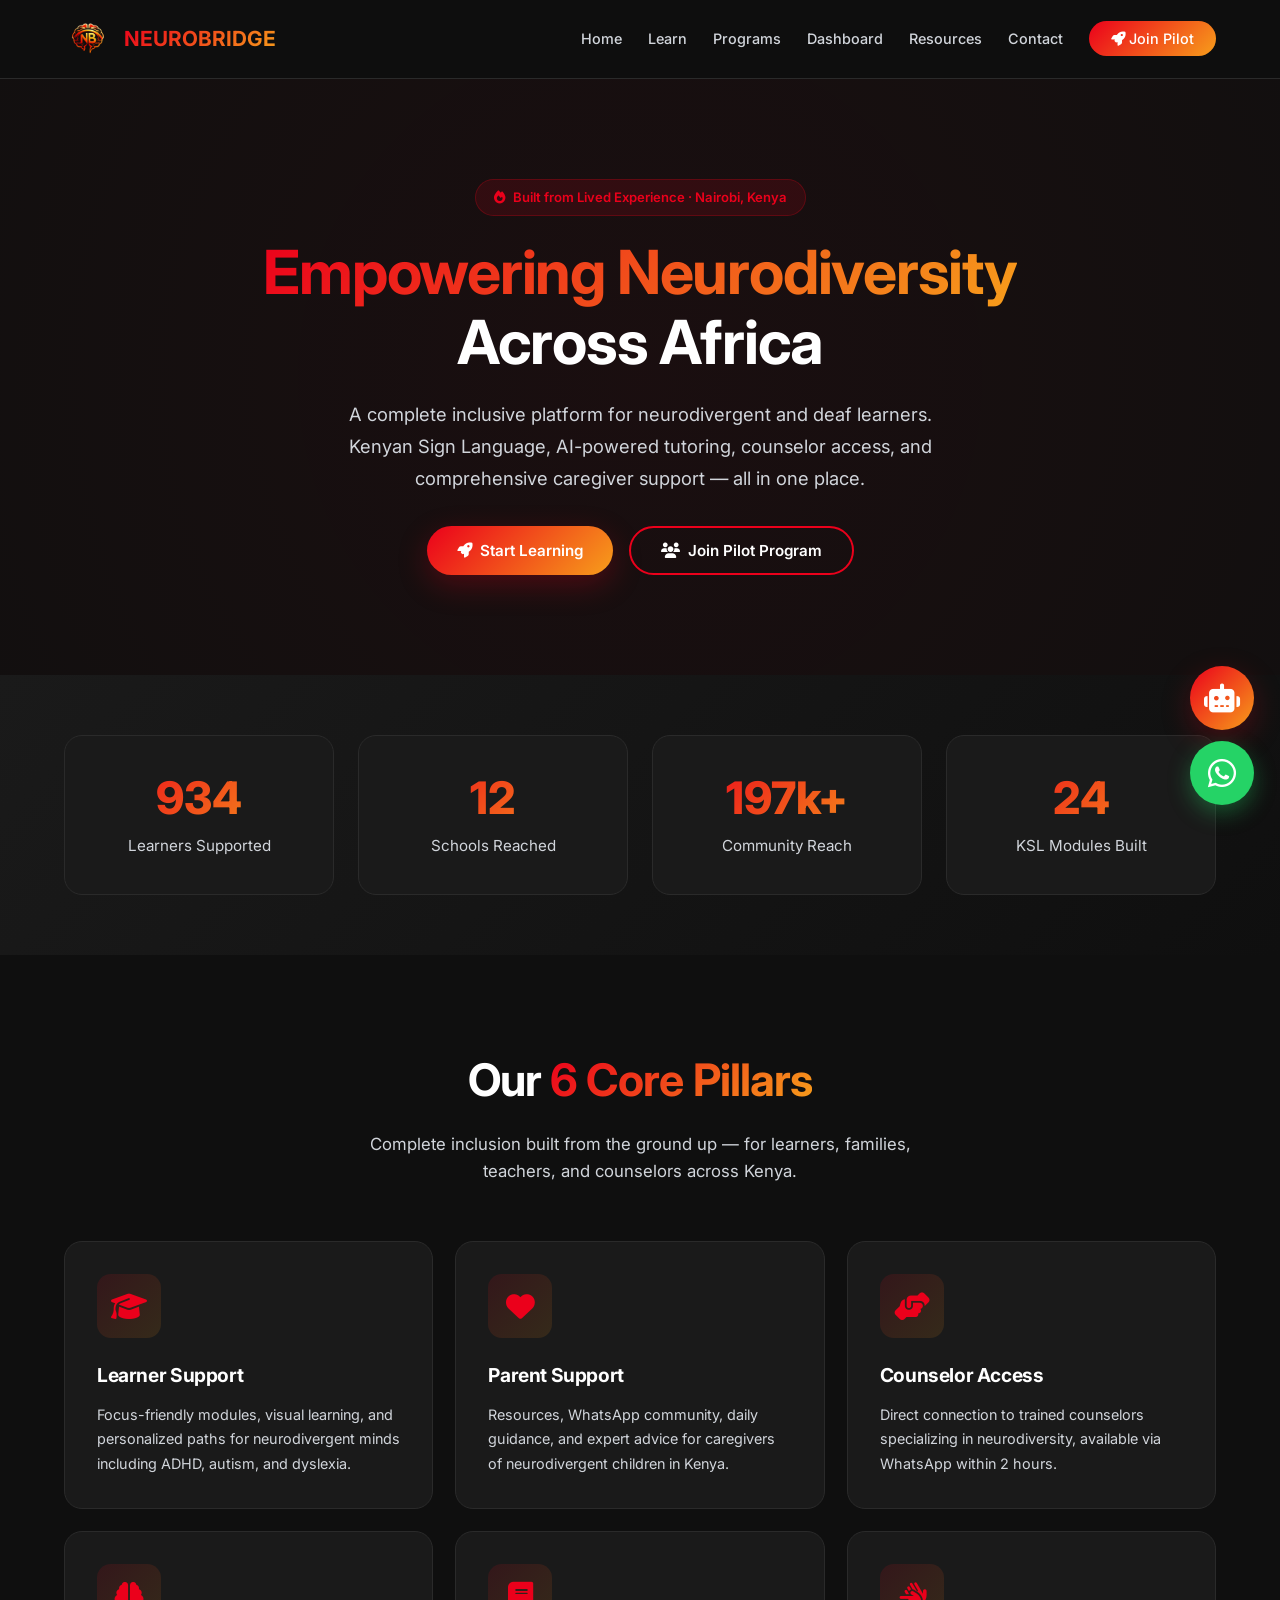
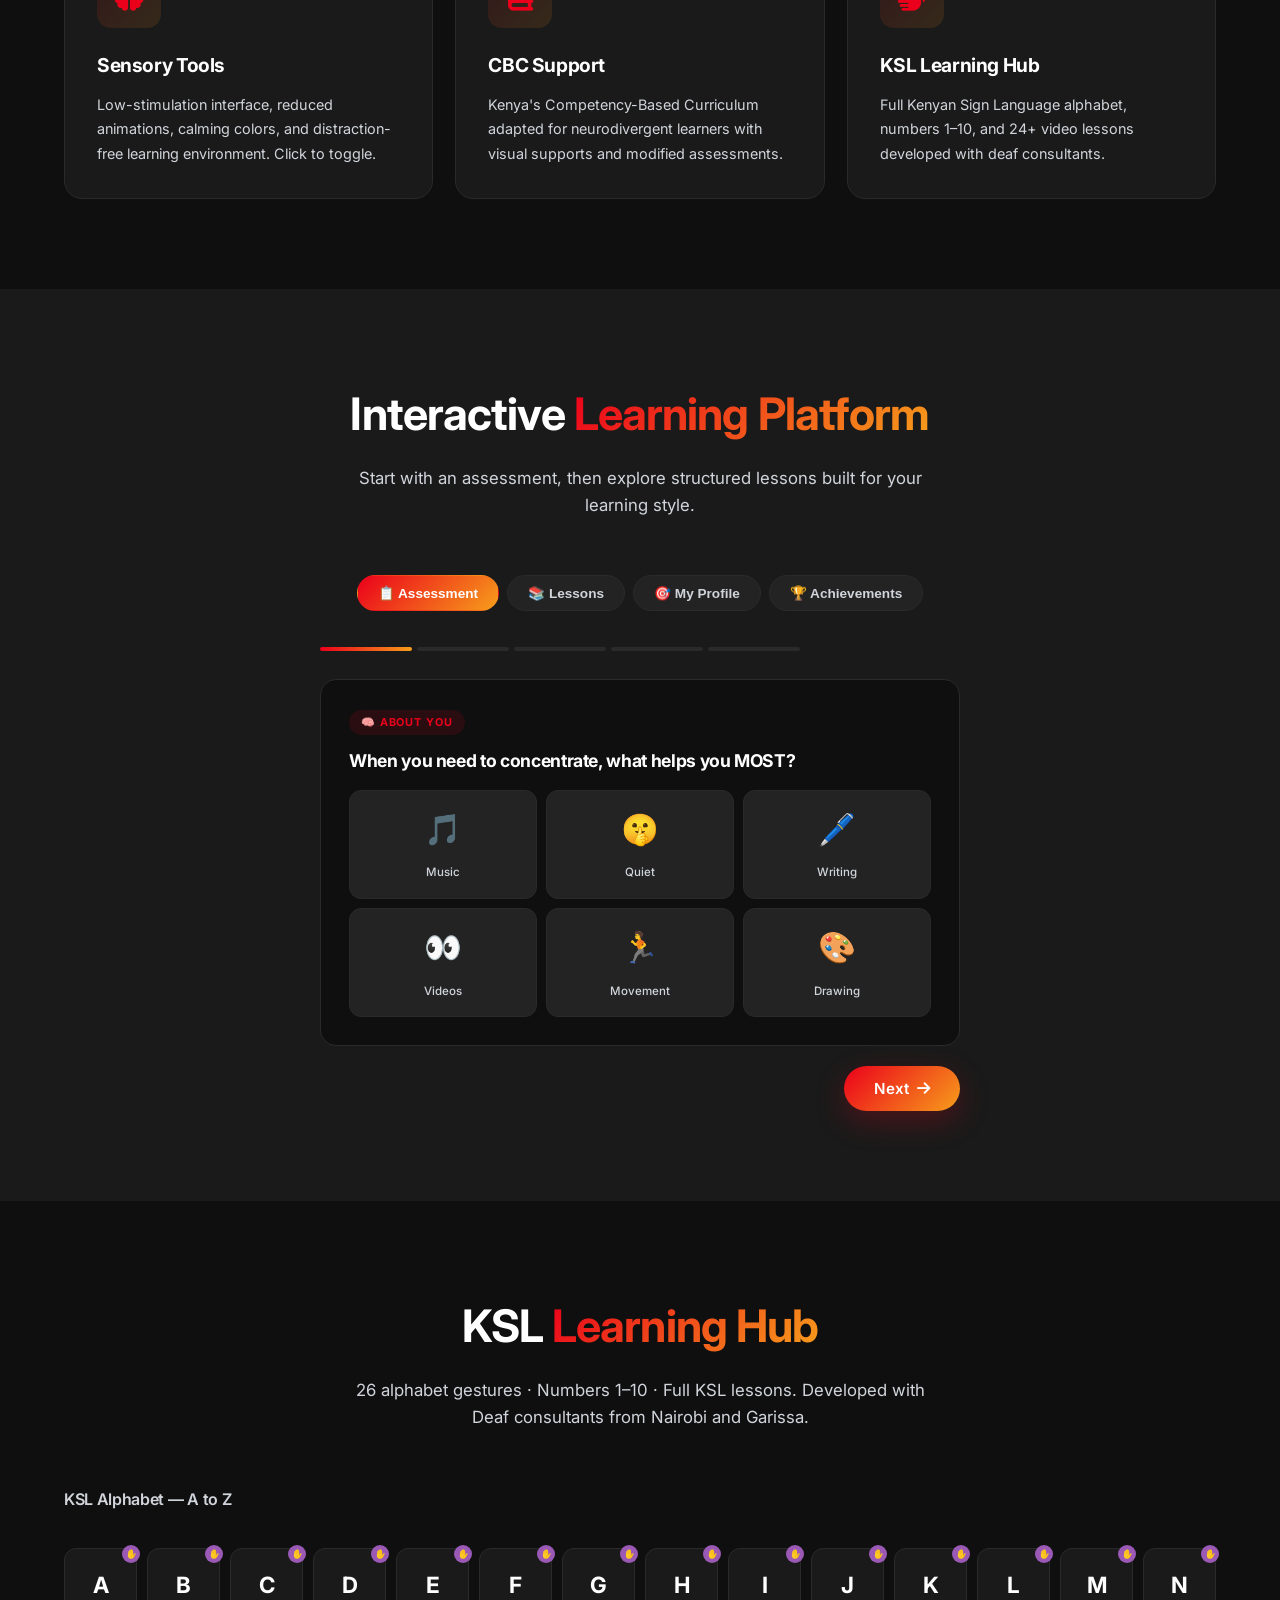
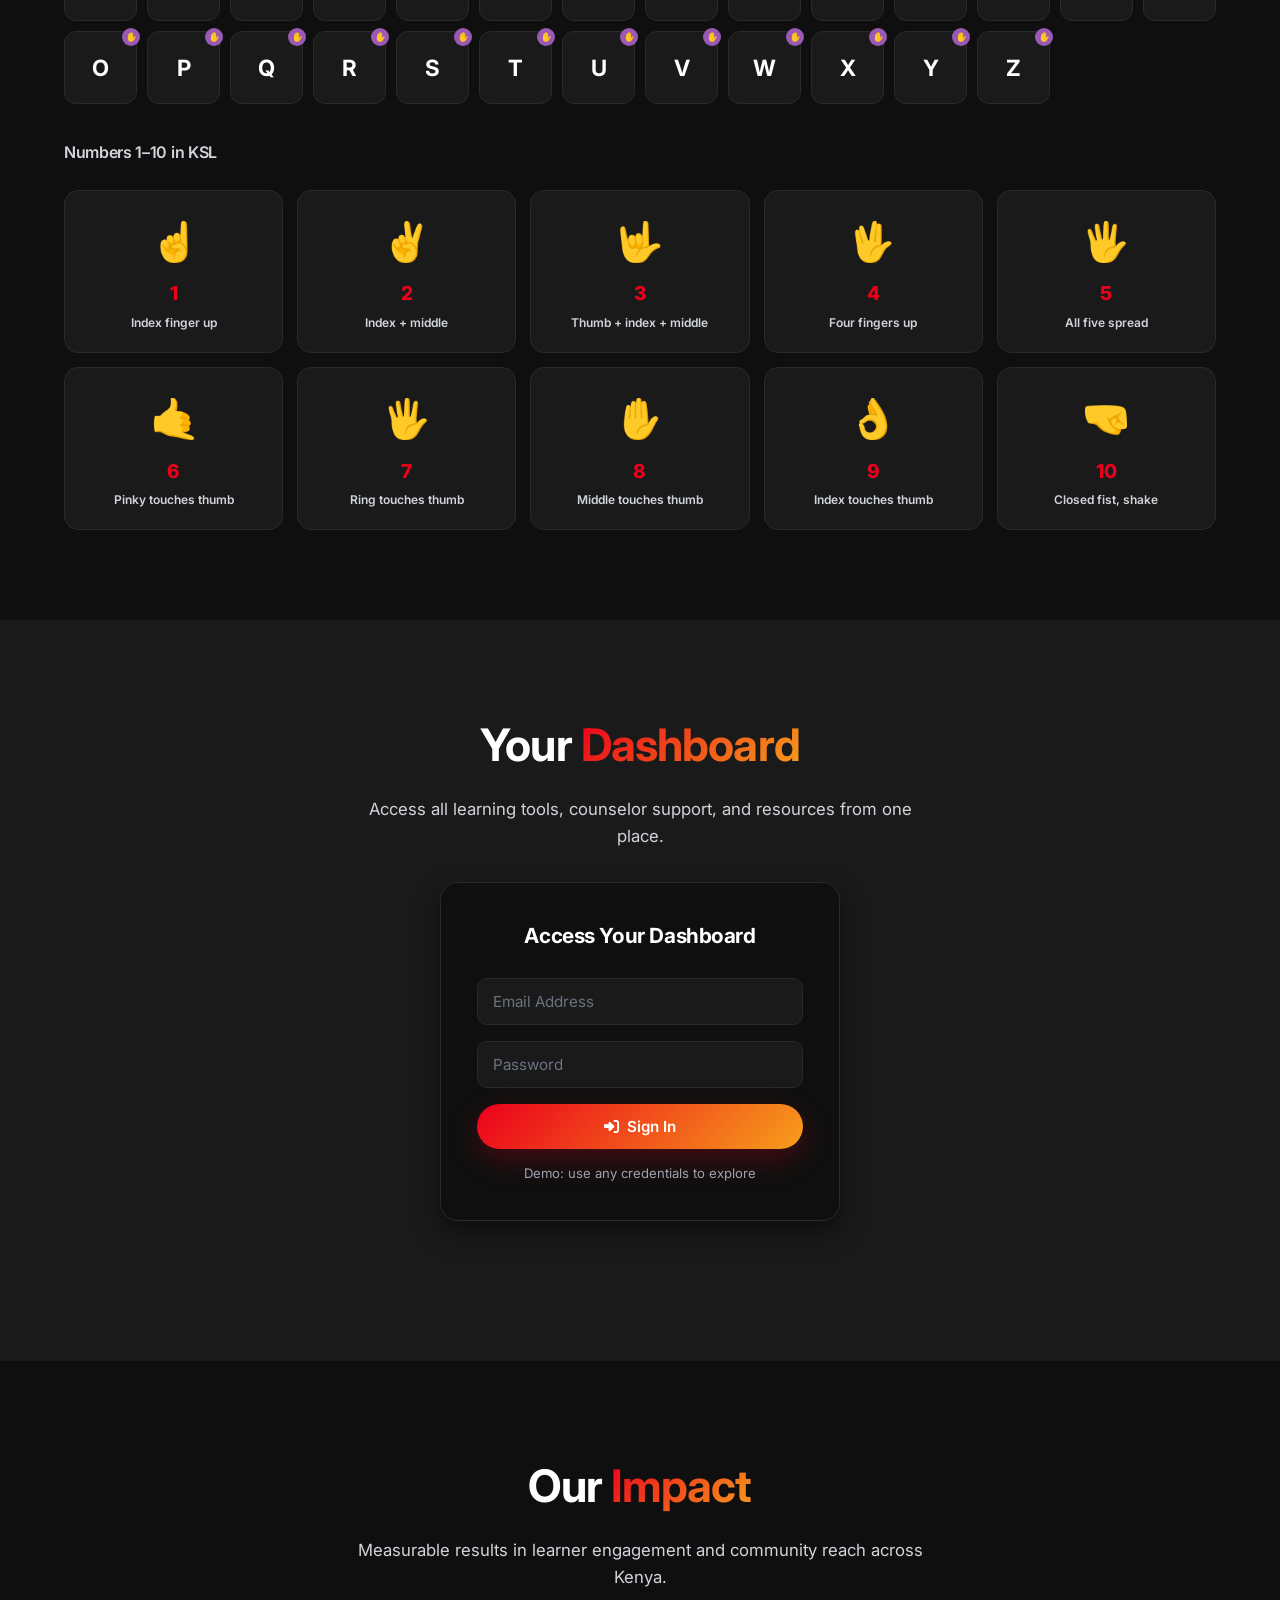
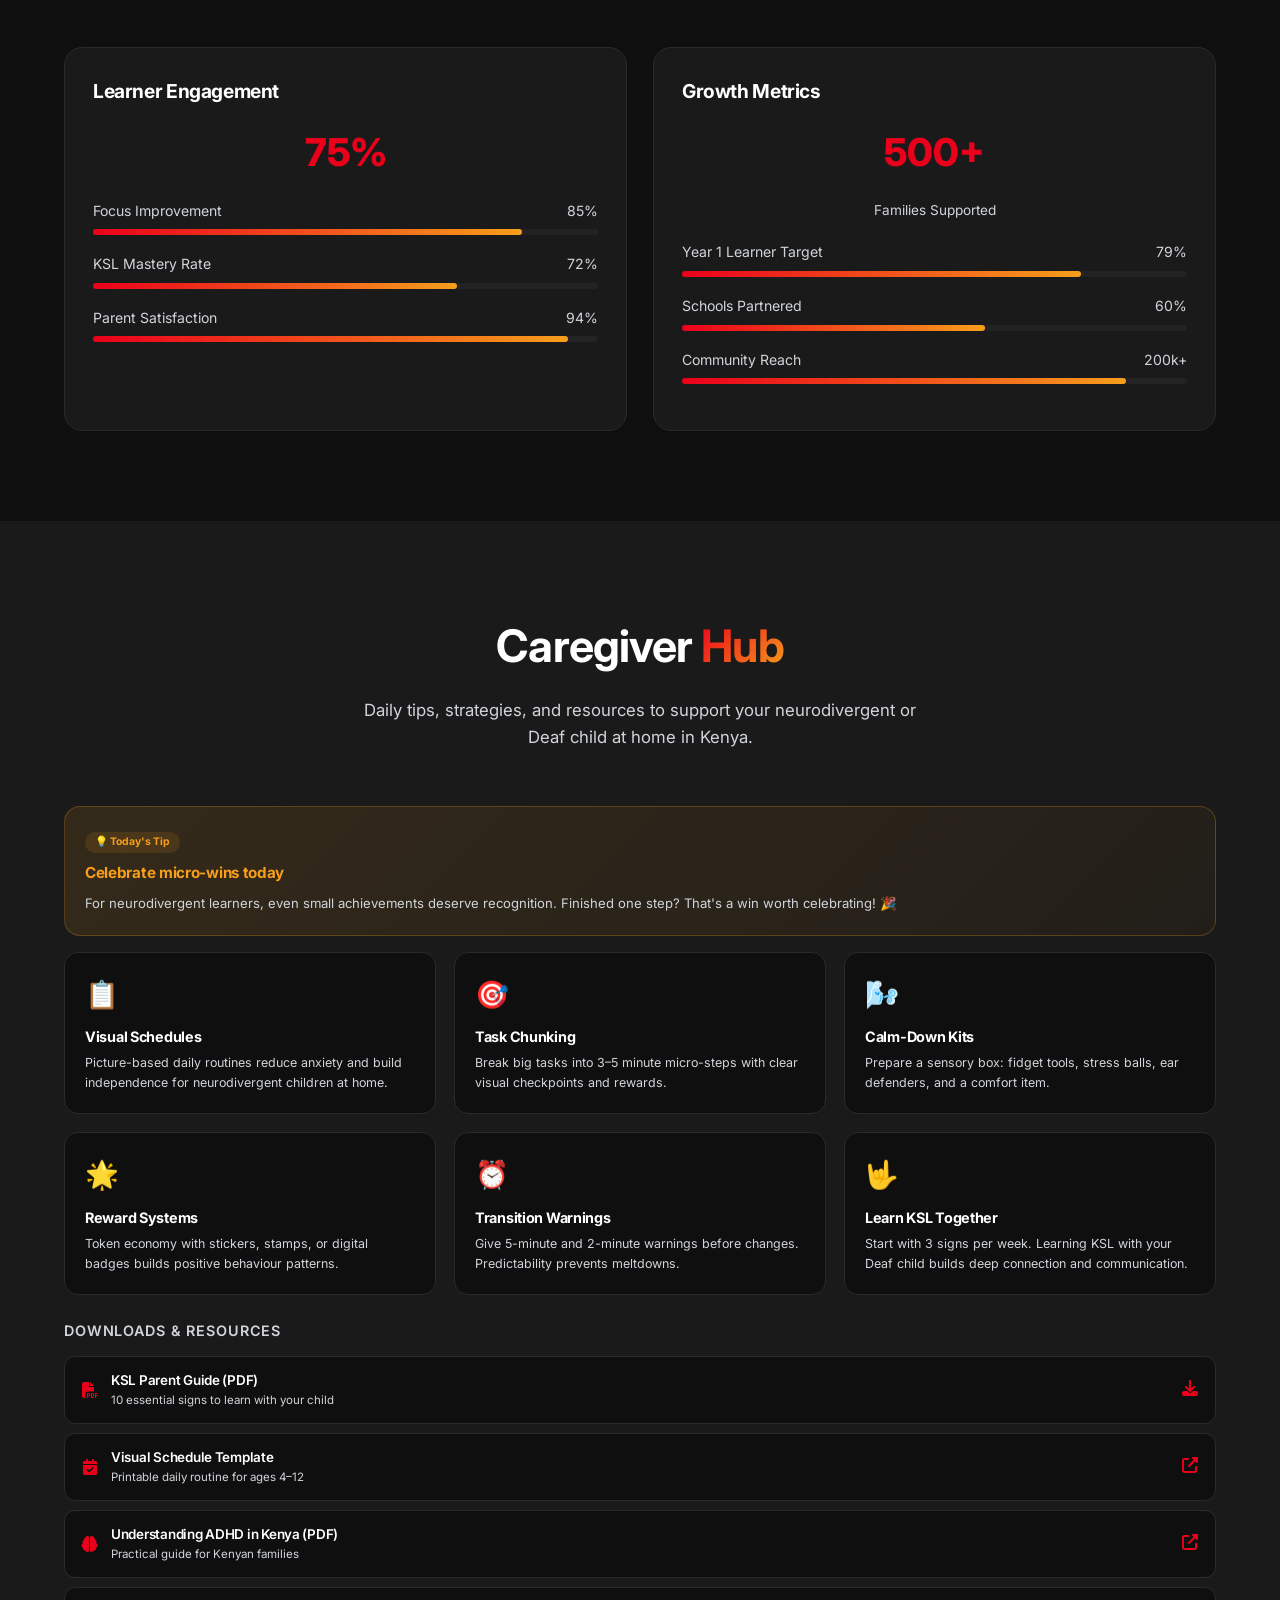
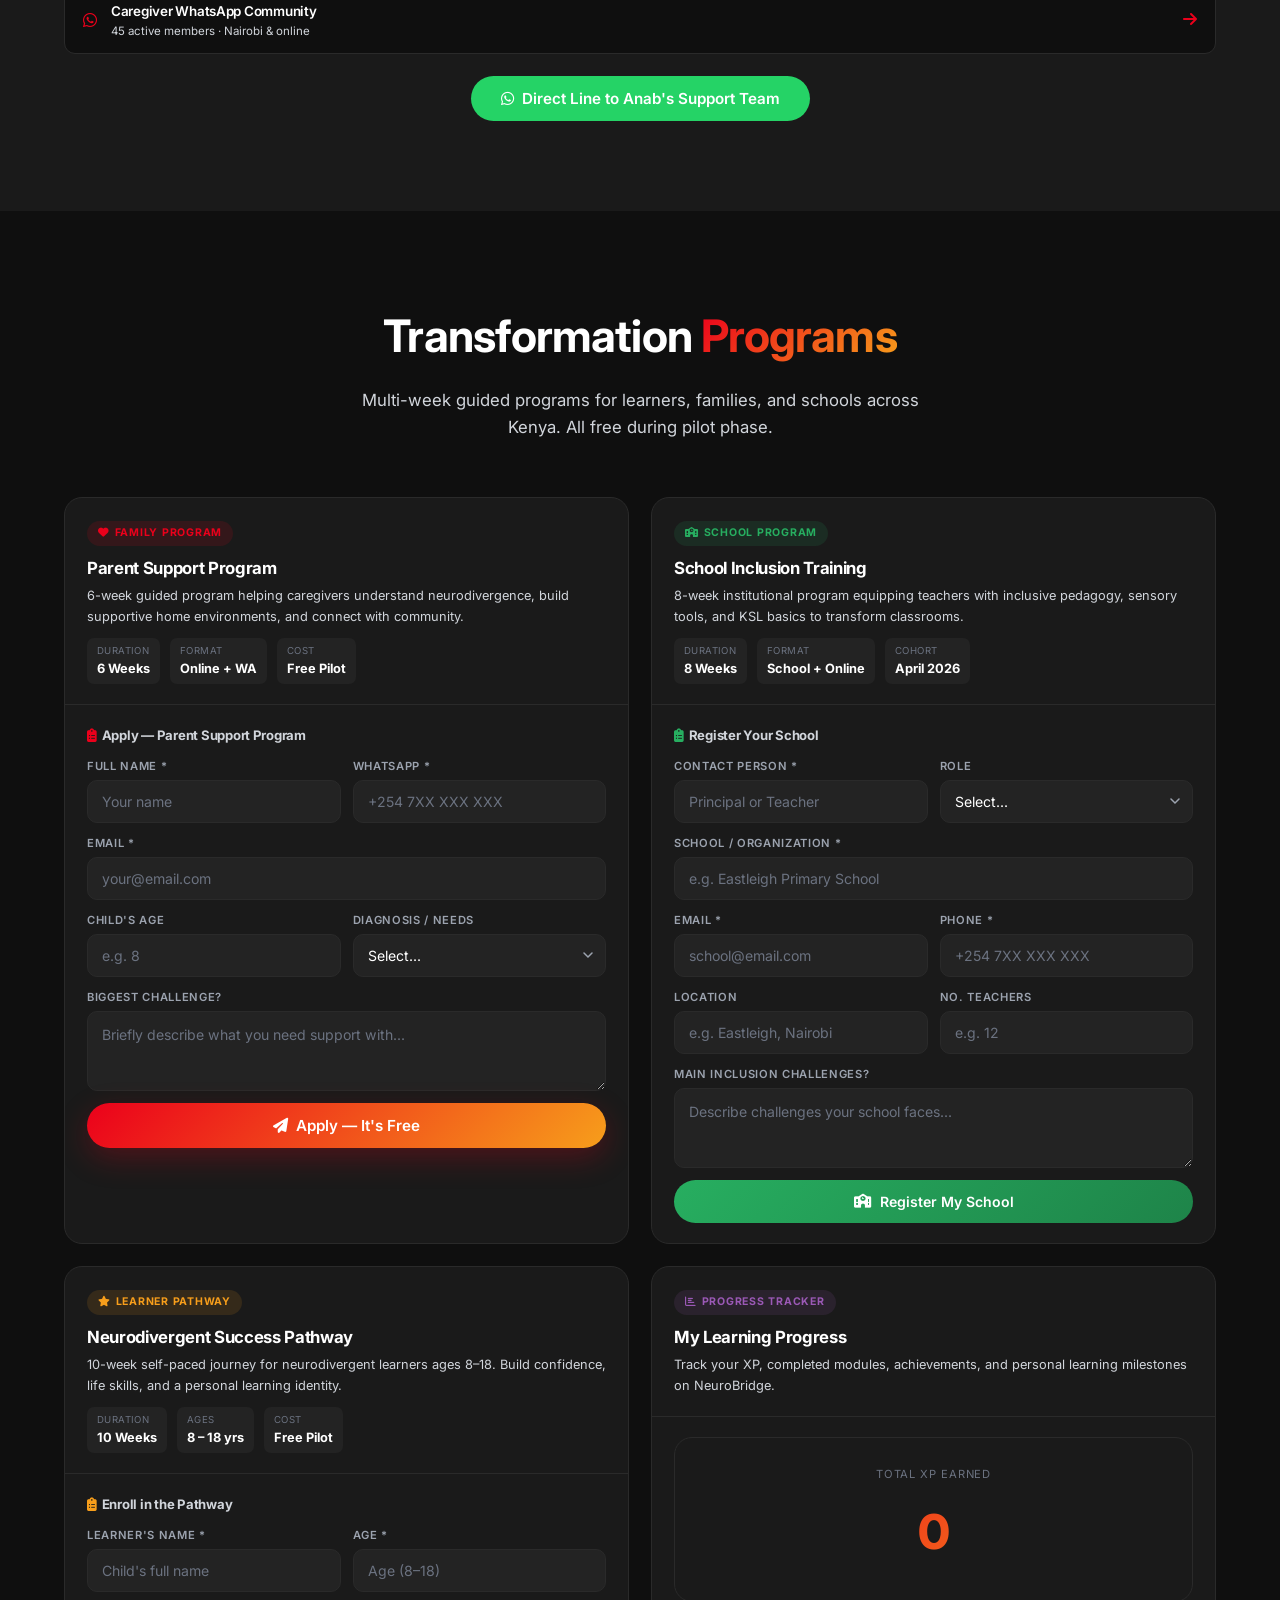
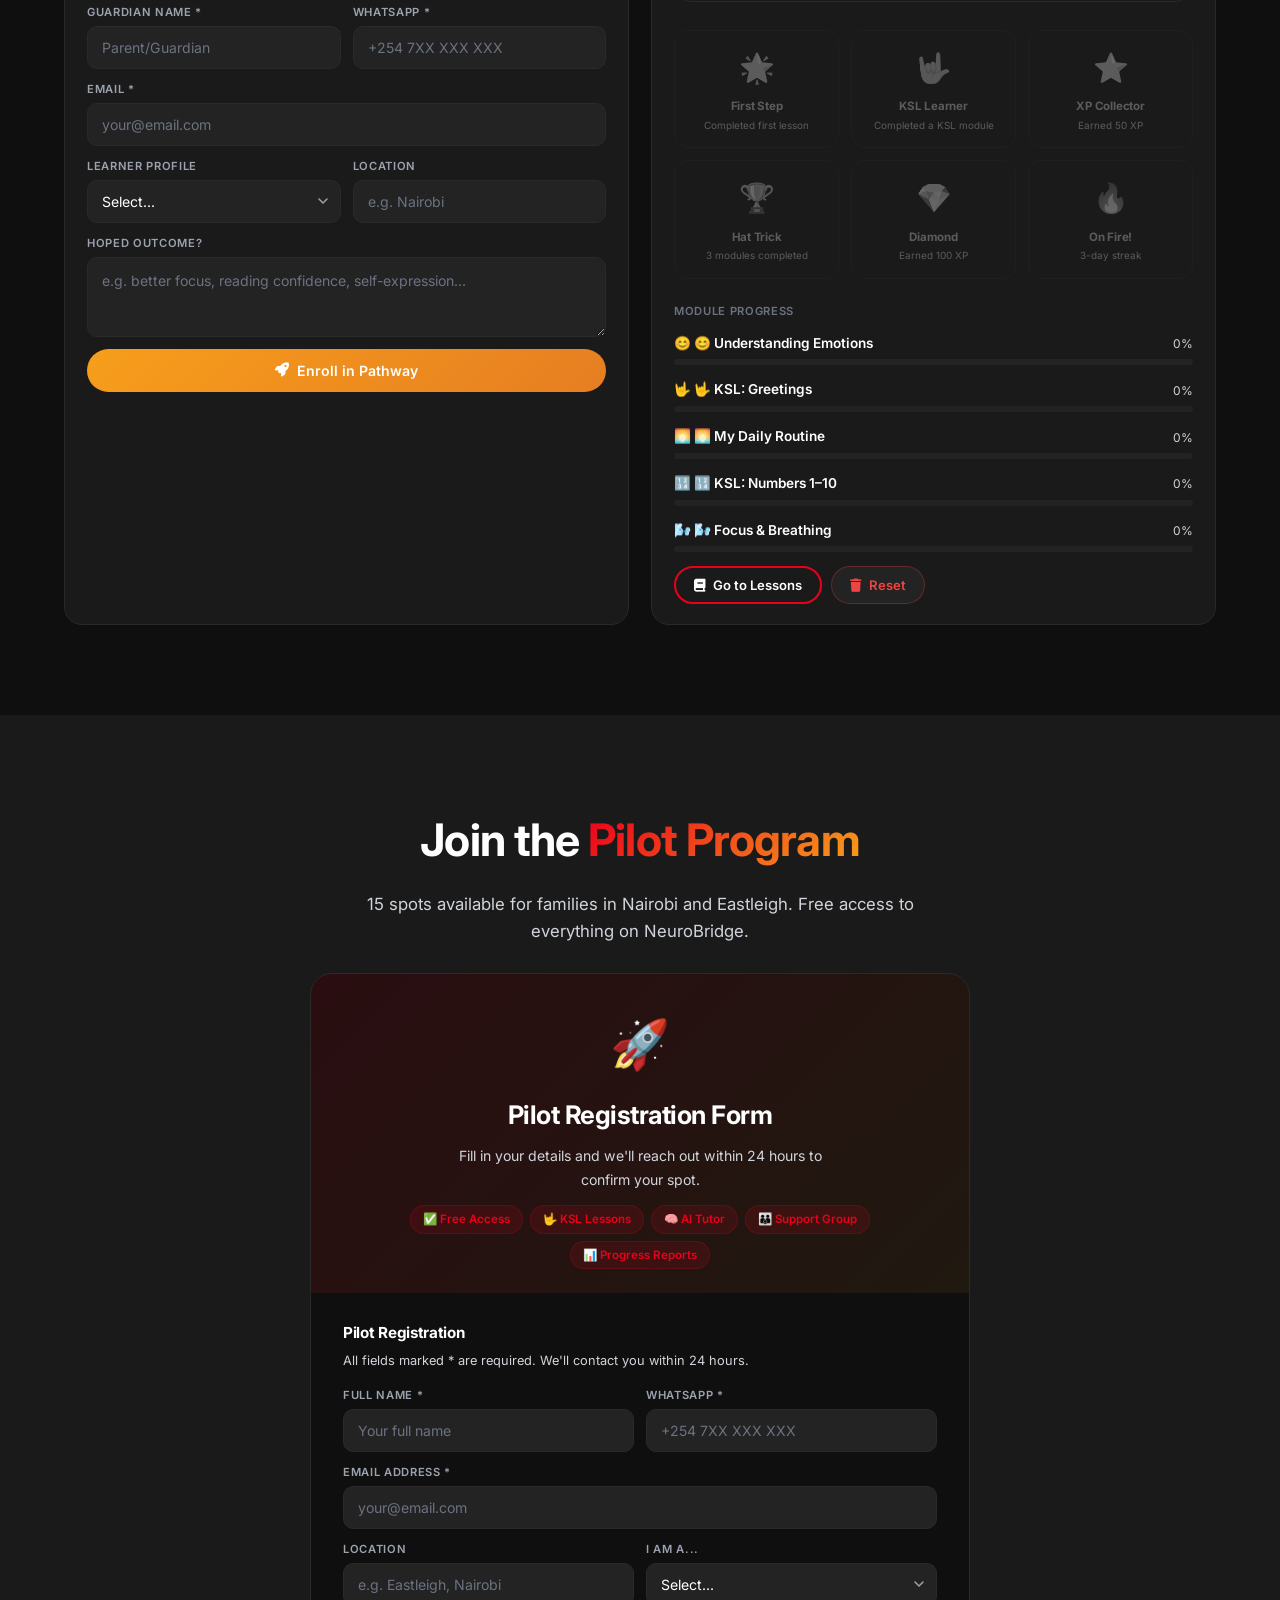
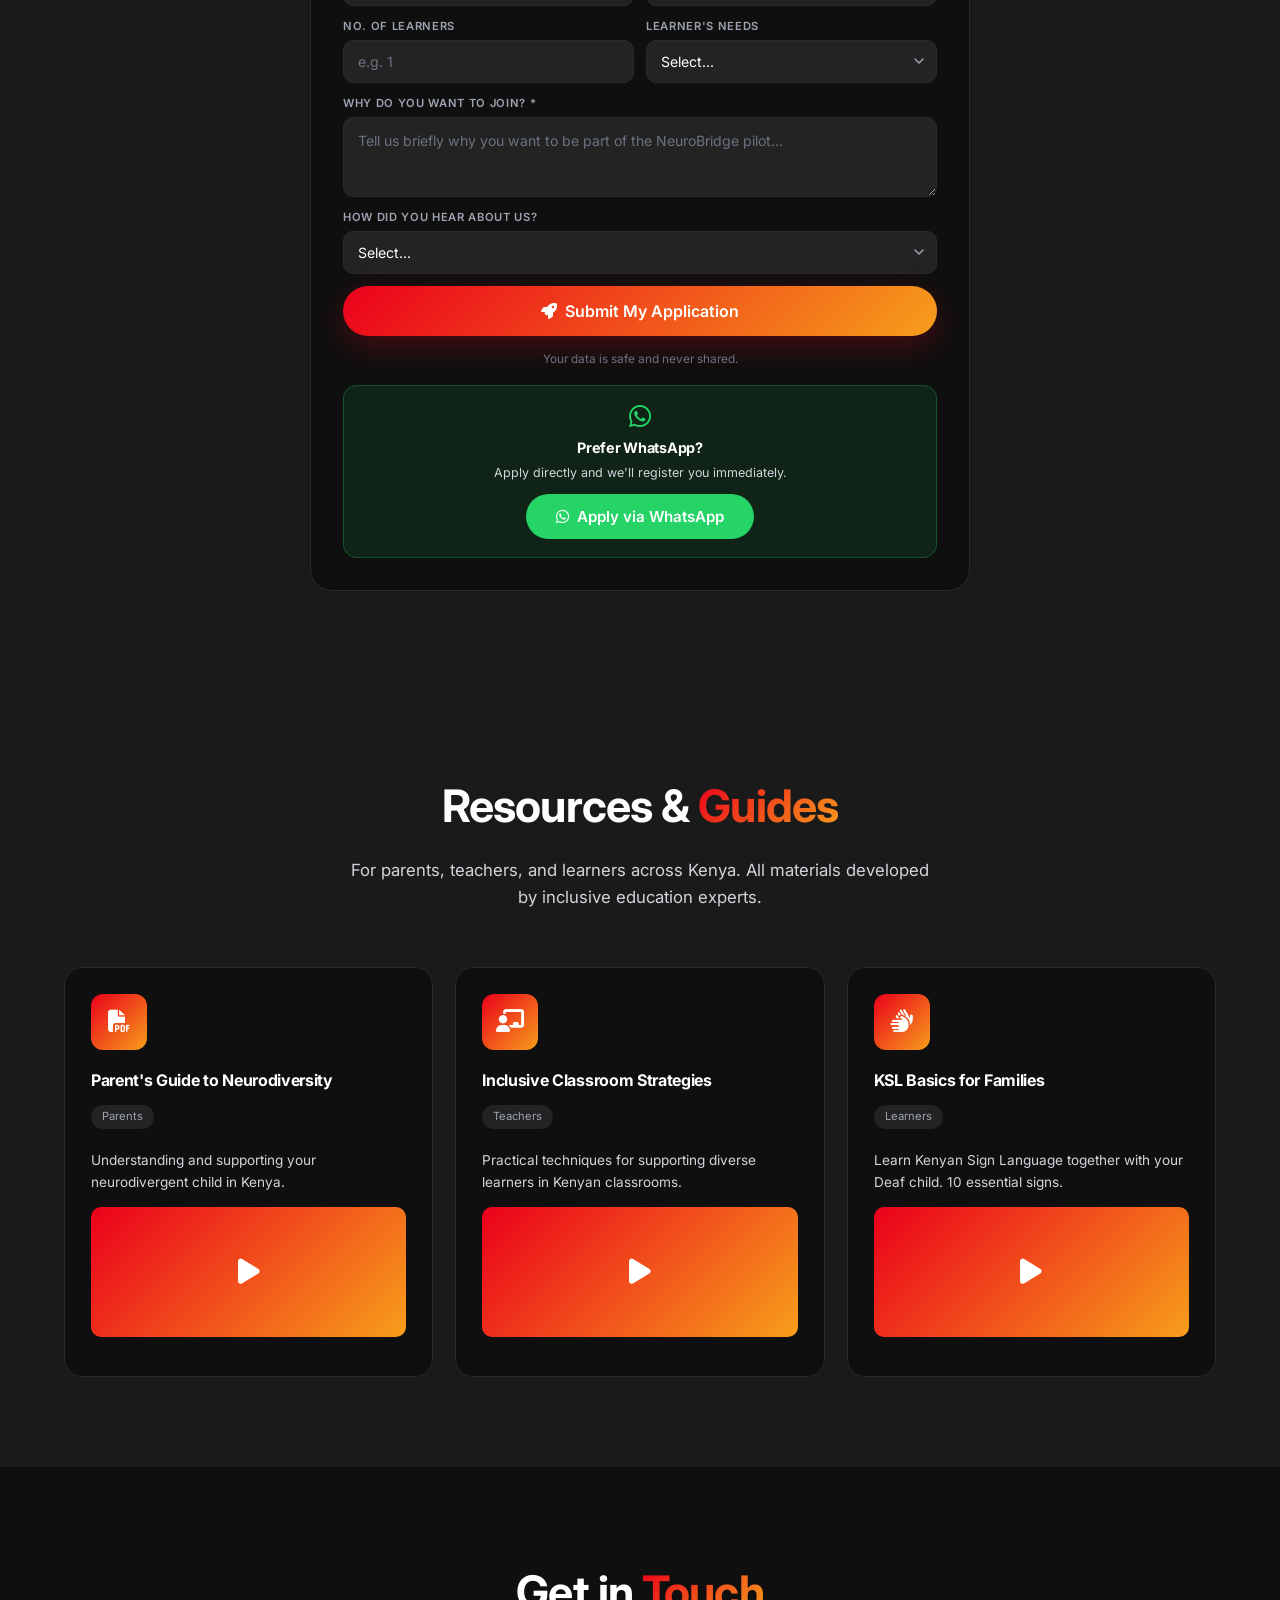
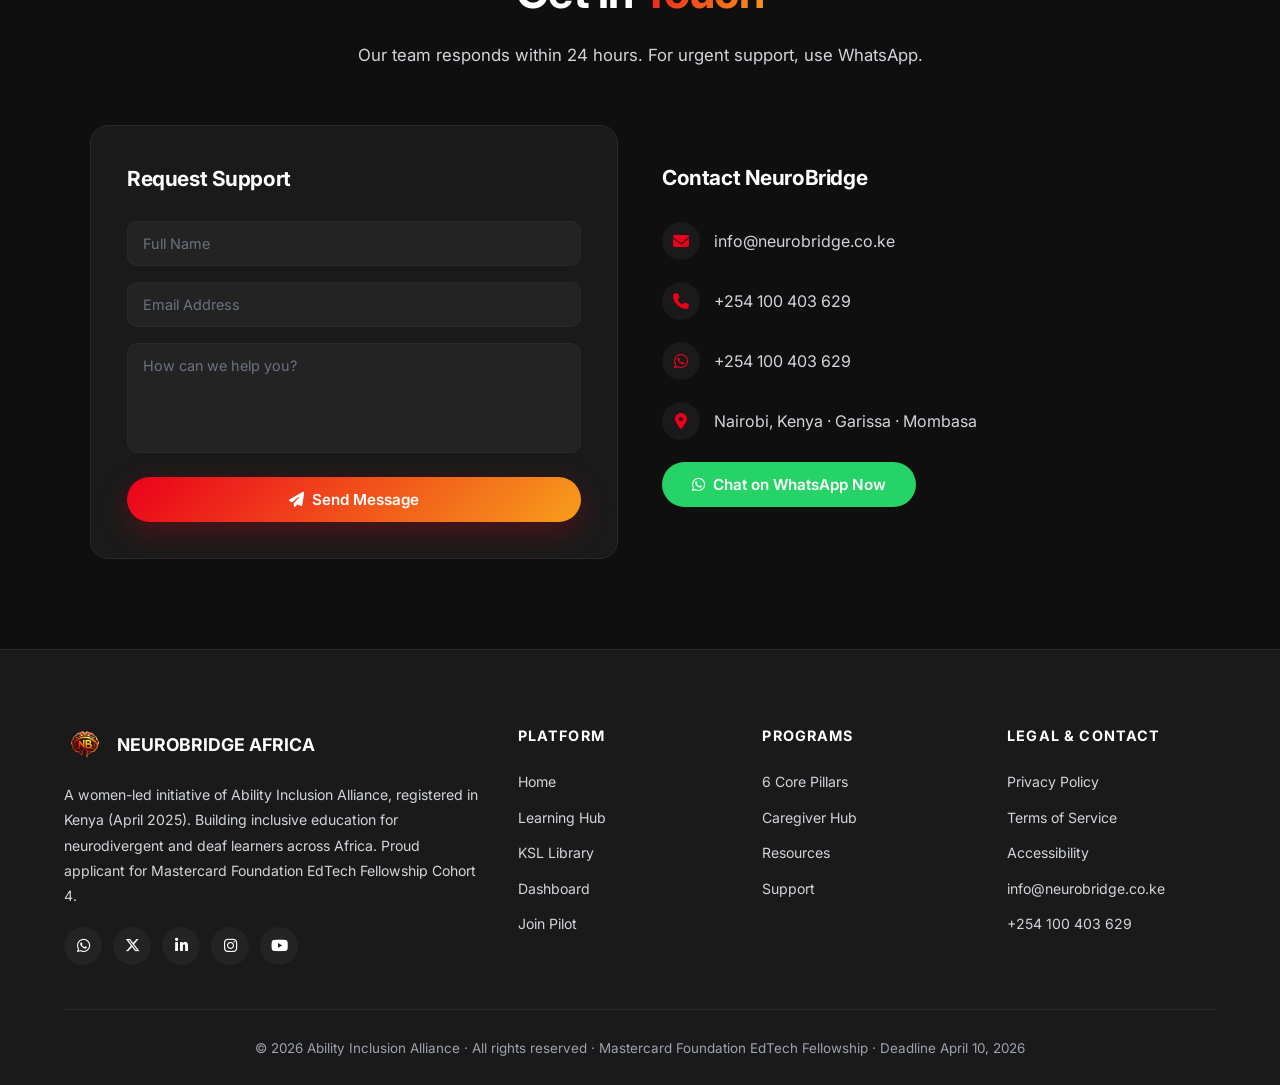
==== commit f404393d: "Fix app footer logo - use official image" ====
--- a/app/index.html
+++ b/app/index.html
@@ -882,11 +882,9 @@
   <div class="footer-grid">
     <div class="footer-col">
       <div style="display:flex;align-items:center;gap:11px;margin-bottom:16px">
-        <div class="logo-icon" style="width:42px;height:42px;font-size:1.3rem">
-          <img src="/logo.png" alt="NB" style="height:28px;width:auto;display:block" onerror="this.parentElement.innerHTML='🧠'">
-        </div>
-        <span style="font-size:1.1rem;font-weight:700">NEUROBRIDGE AFRICA</span>
-      </div>
+    <img src="/logo.png" alt="NeuroBridge Africa" style="height: 42px; width: 42px; border-radius: 8px; object-fit: cover;">
+    <span style="font-size:1.1rem;font-weight:700">NEUROBRIDGE AFRICA</span>
+</div>
       <p class="footer-desc">A women-led initiative of Ability Inclusion Alliance, registered in Kenya (April 2025). Building inclusive education for neurodivergent and deaf learners across Africa. Proud applicant for Mastercard Foundation EdTech Fellowship Cohort 4.</p>
       <div class="social-links">
         <a href="https://wa.me/254100403629" target="_blank" class="social-link"><i class="fab fa-whatsapp"></i></a>
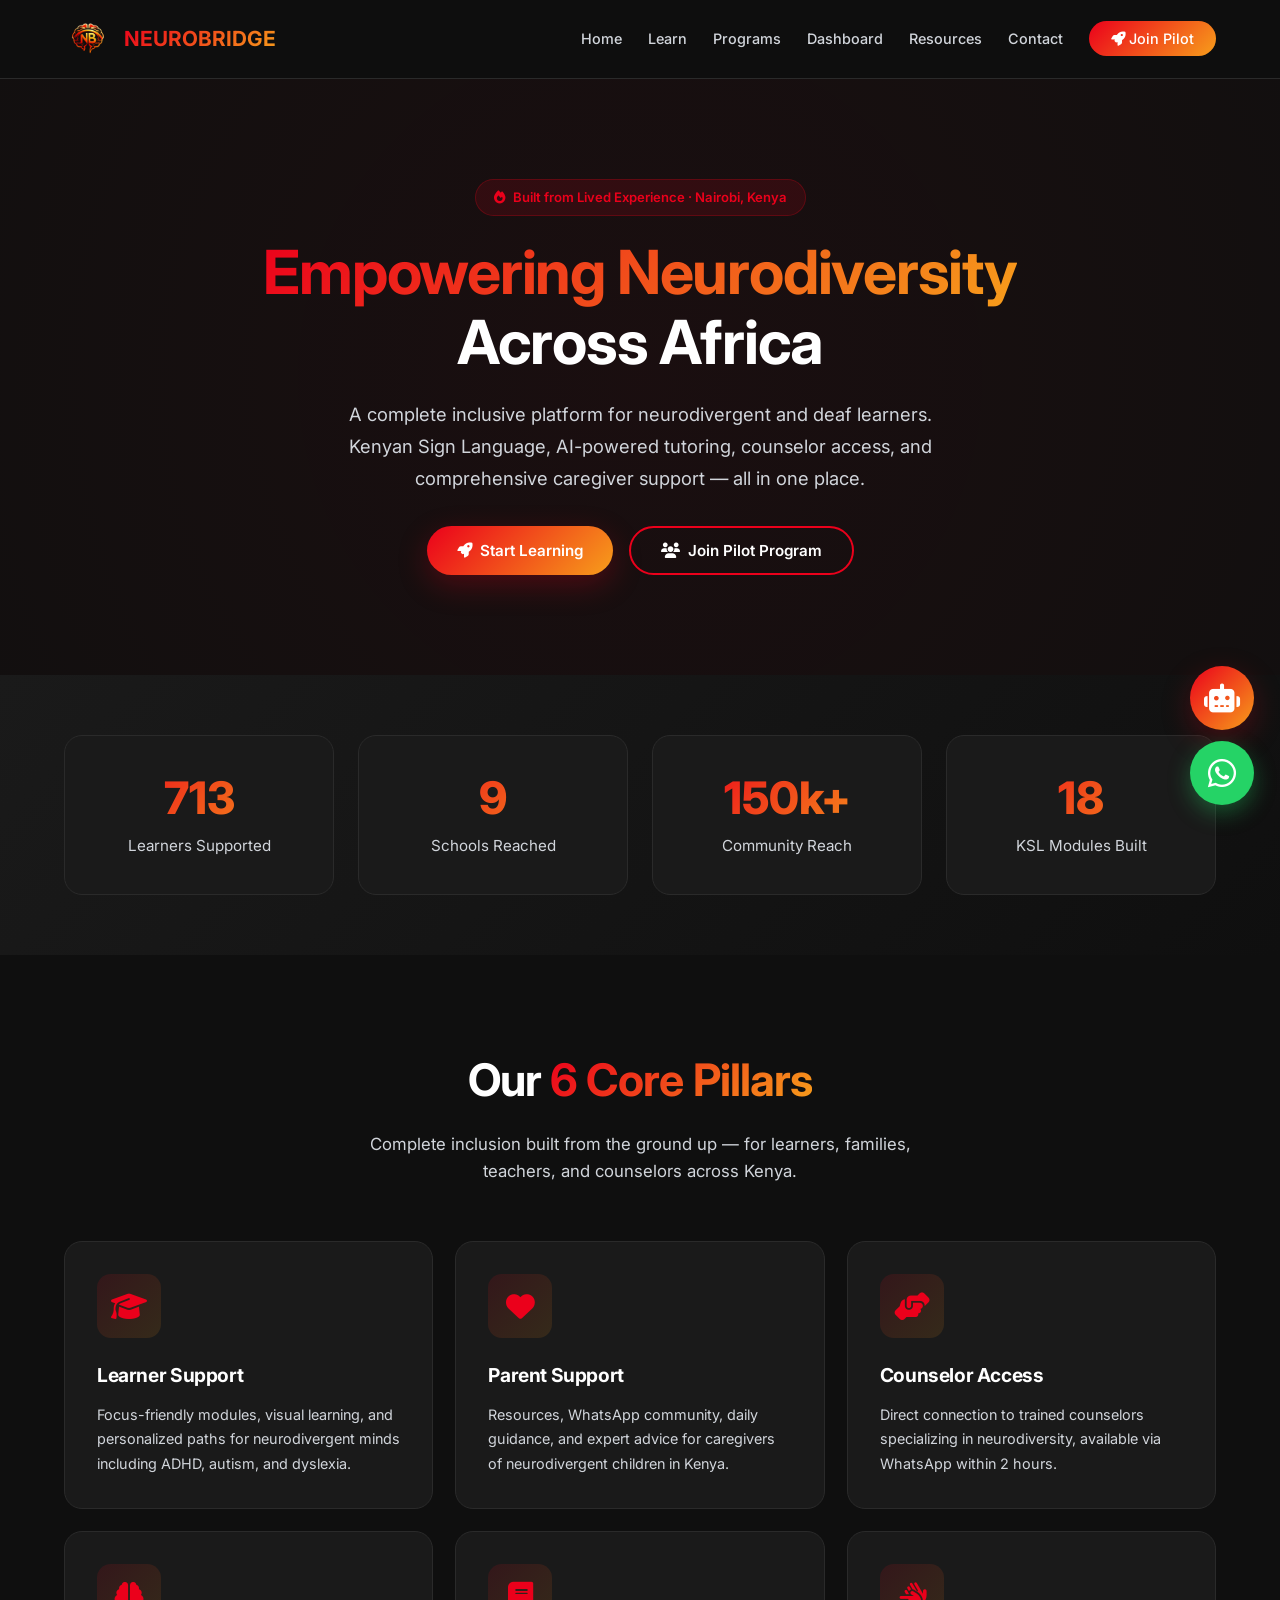
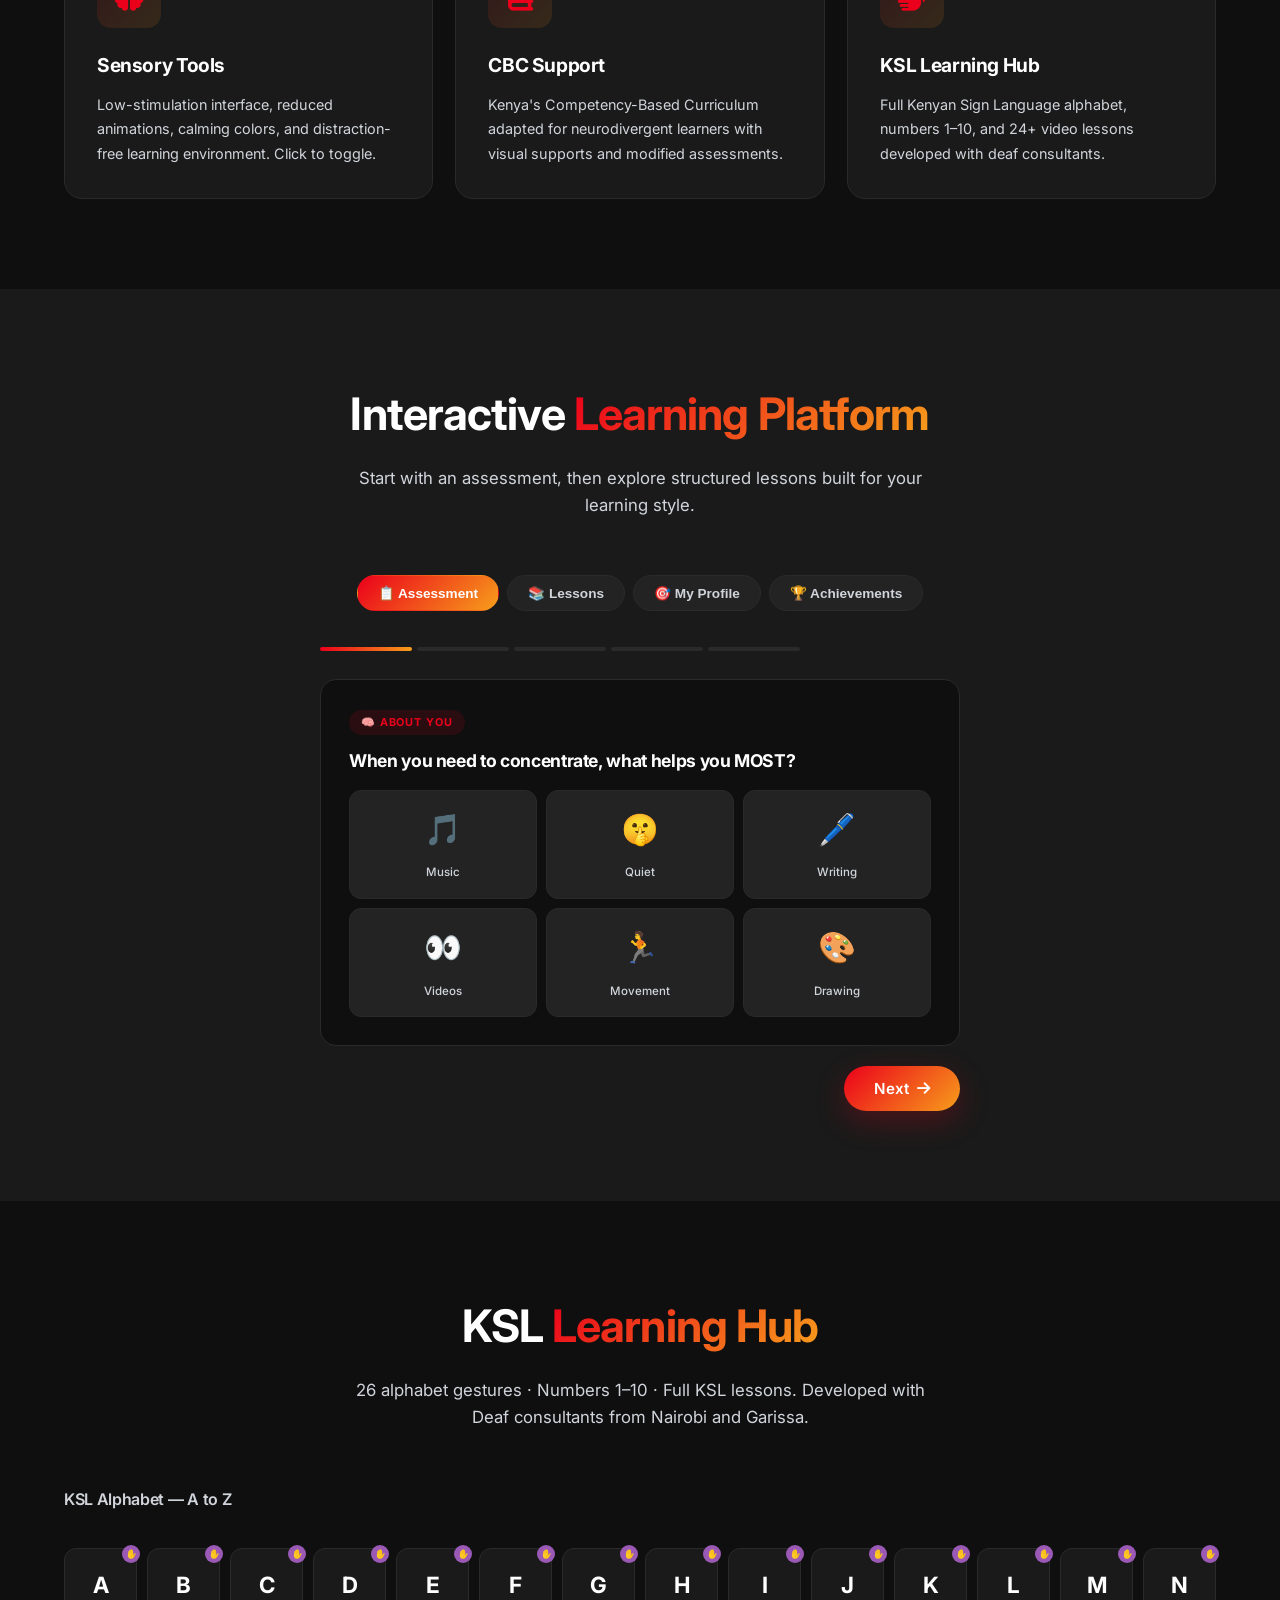
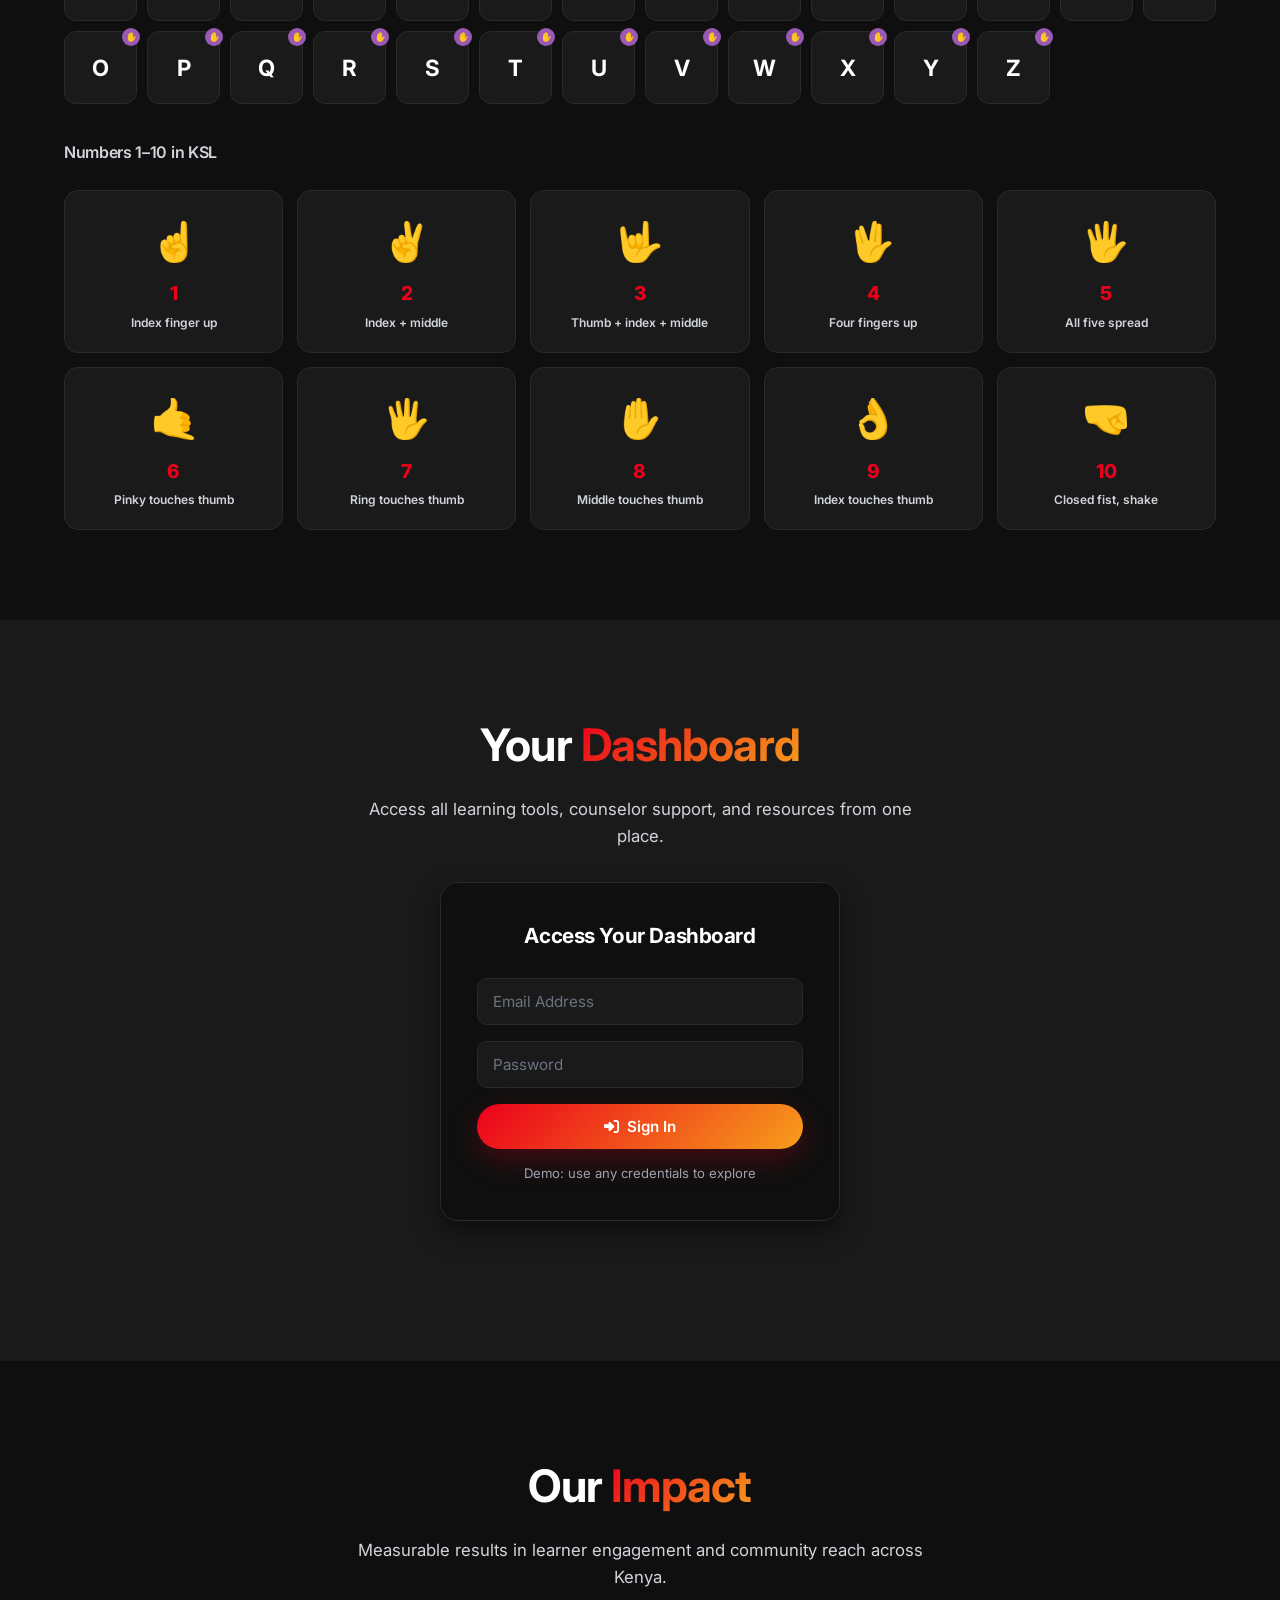
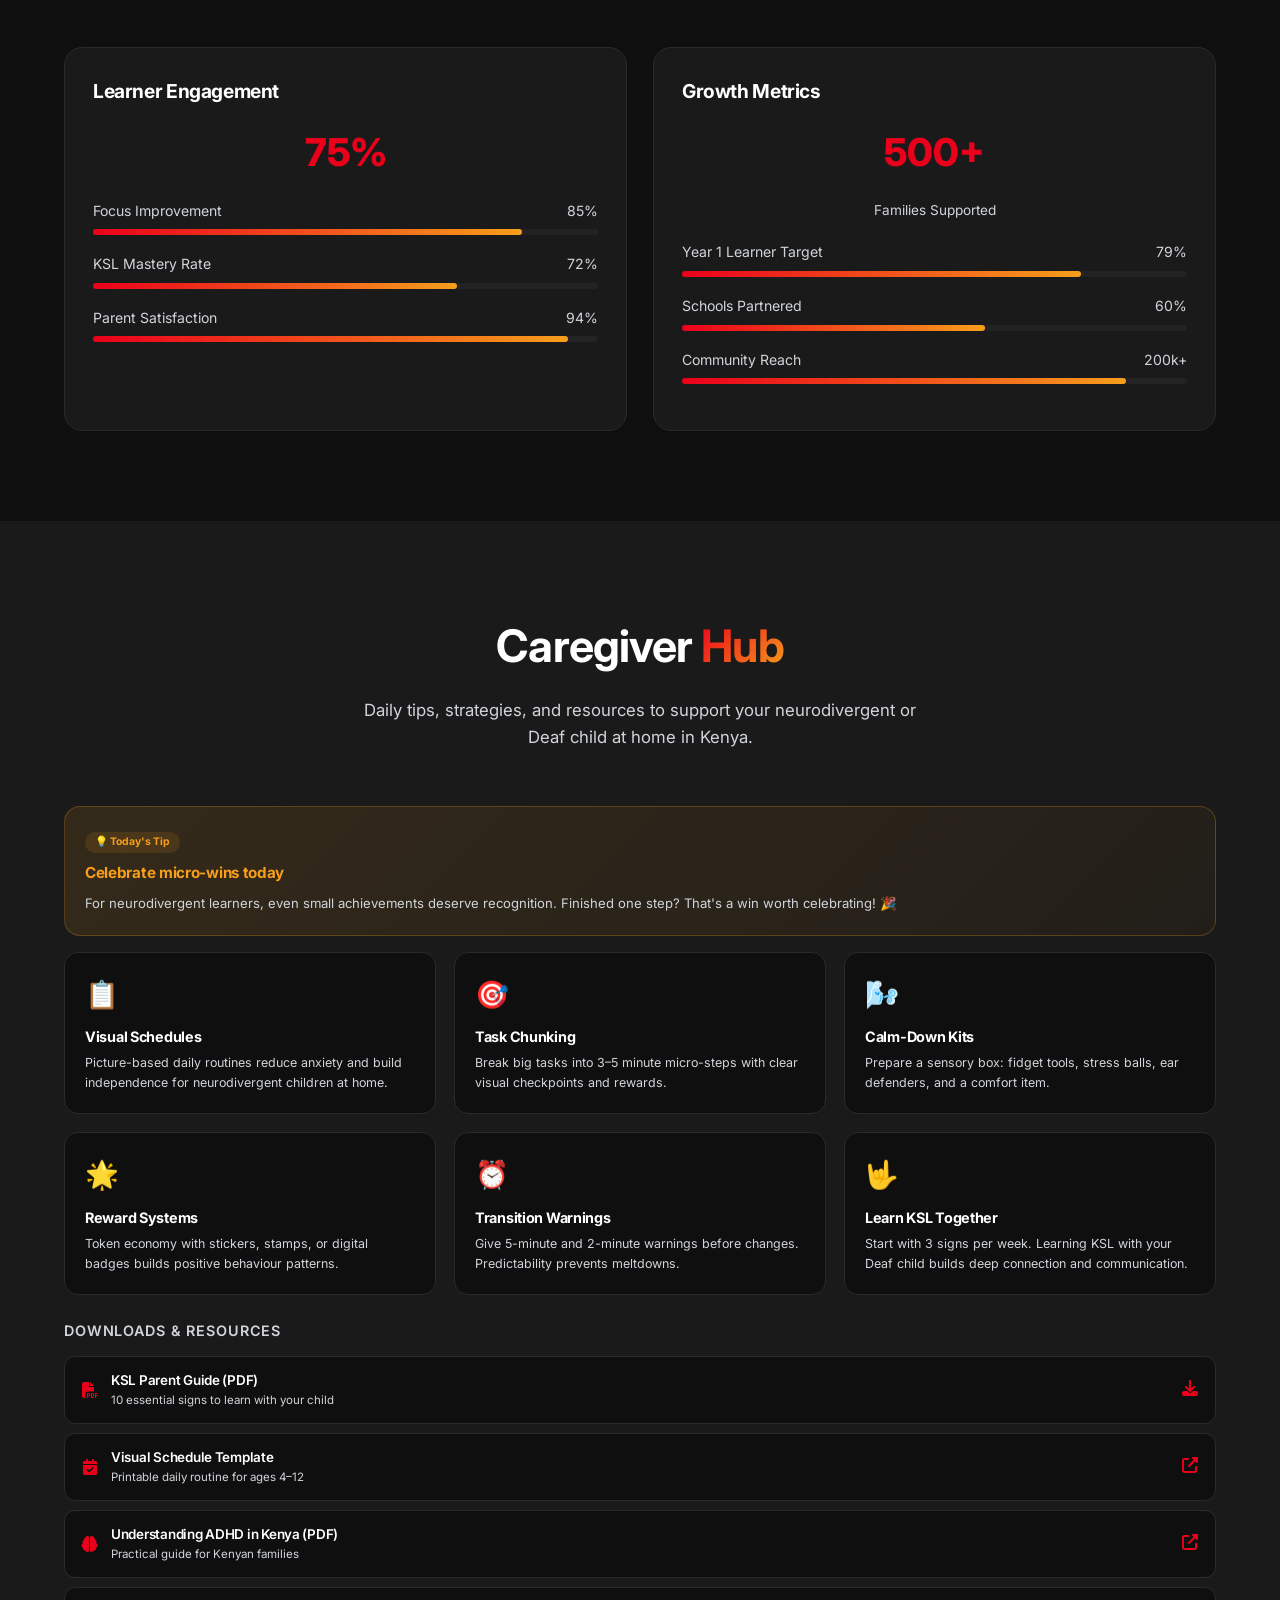
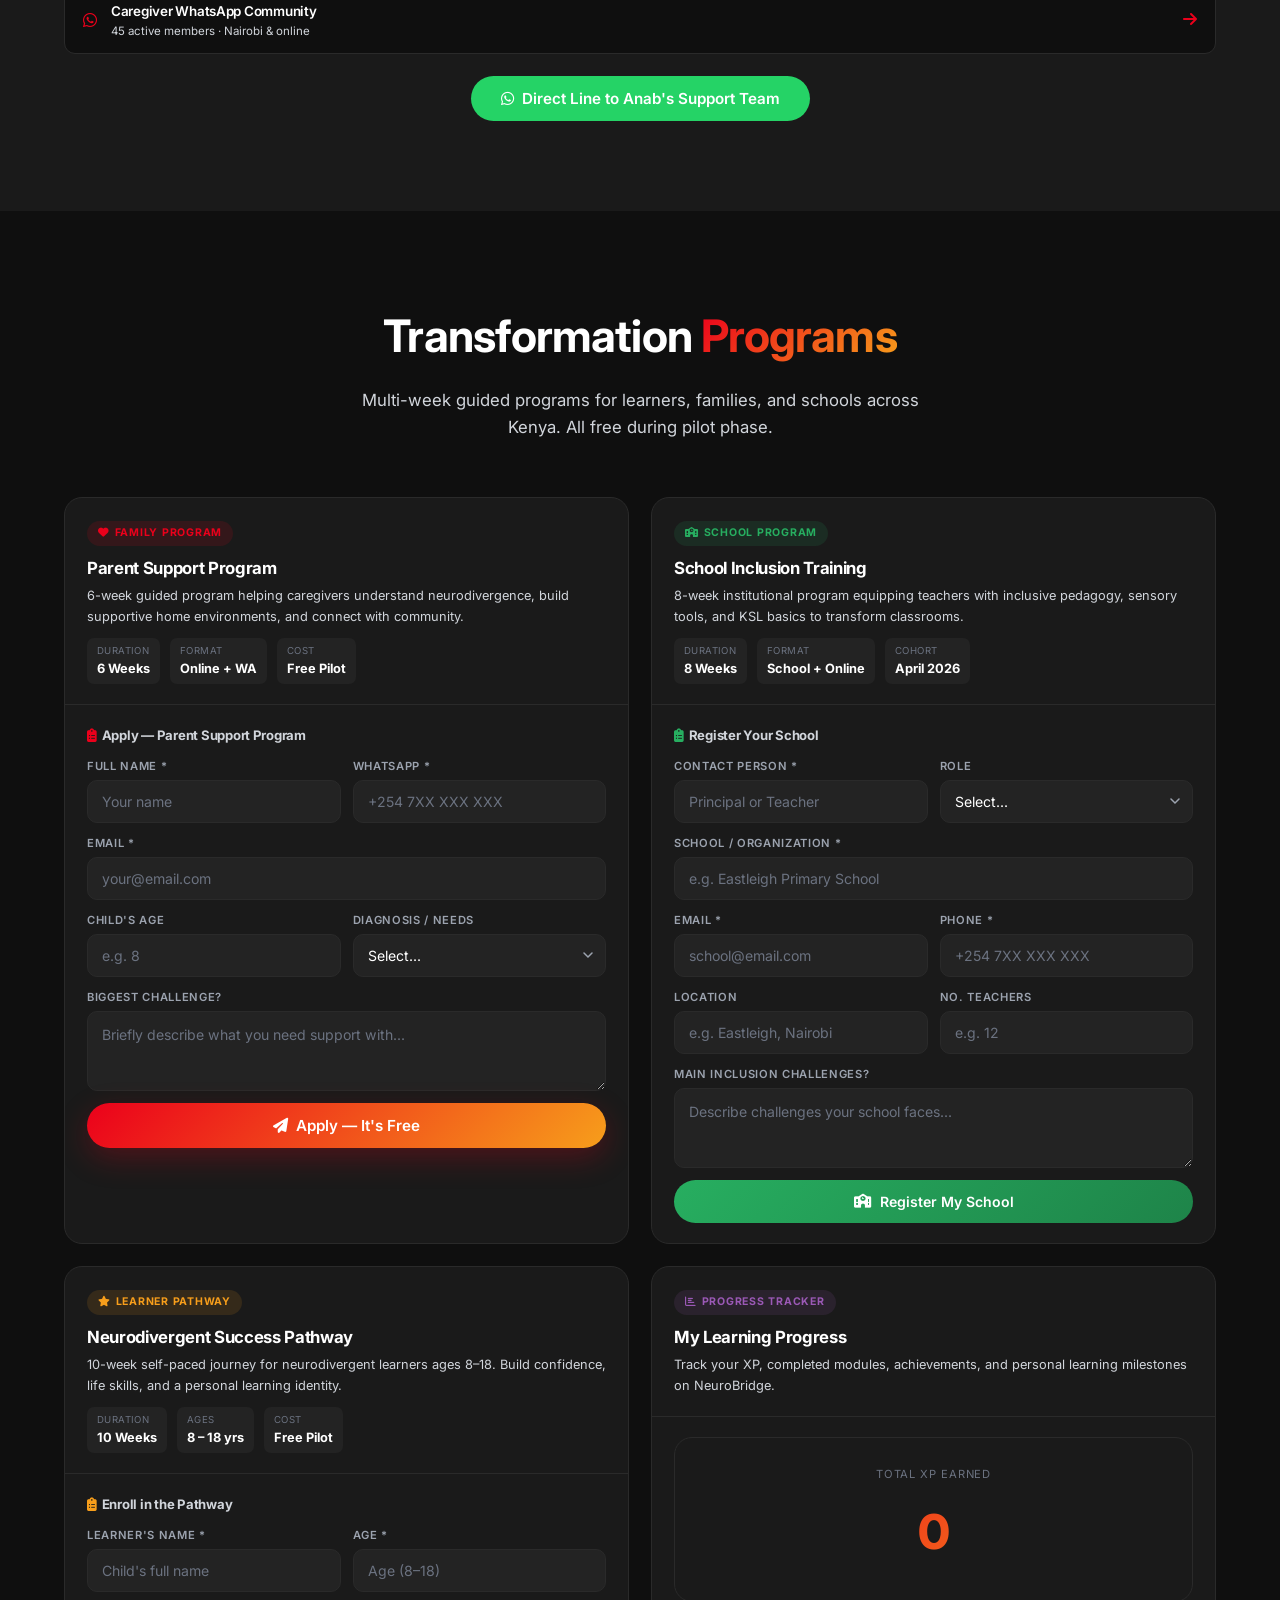
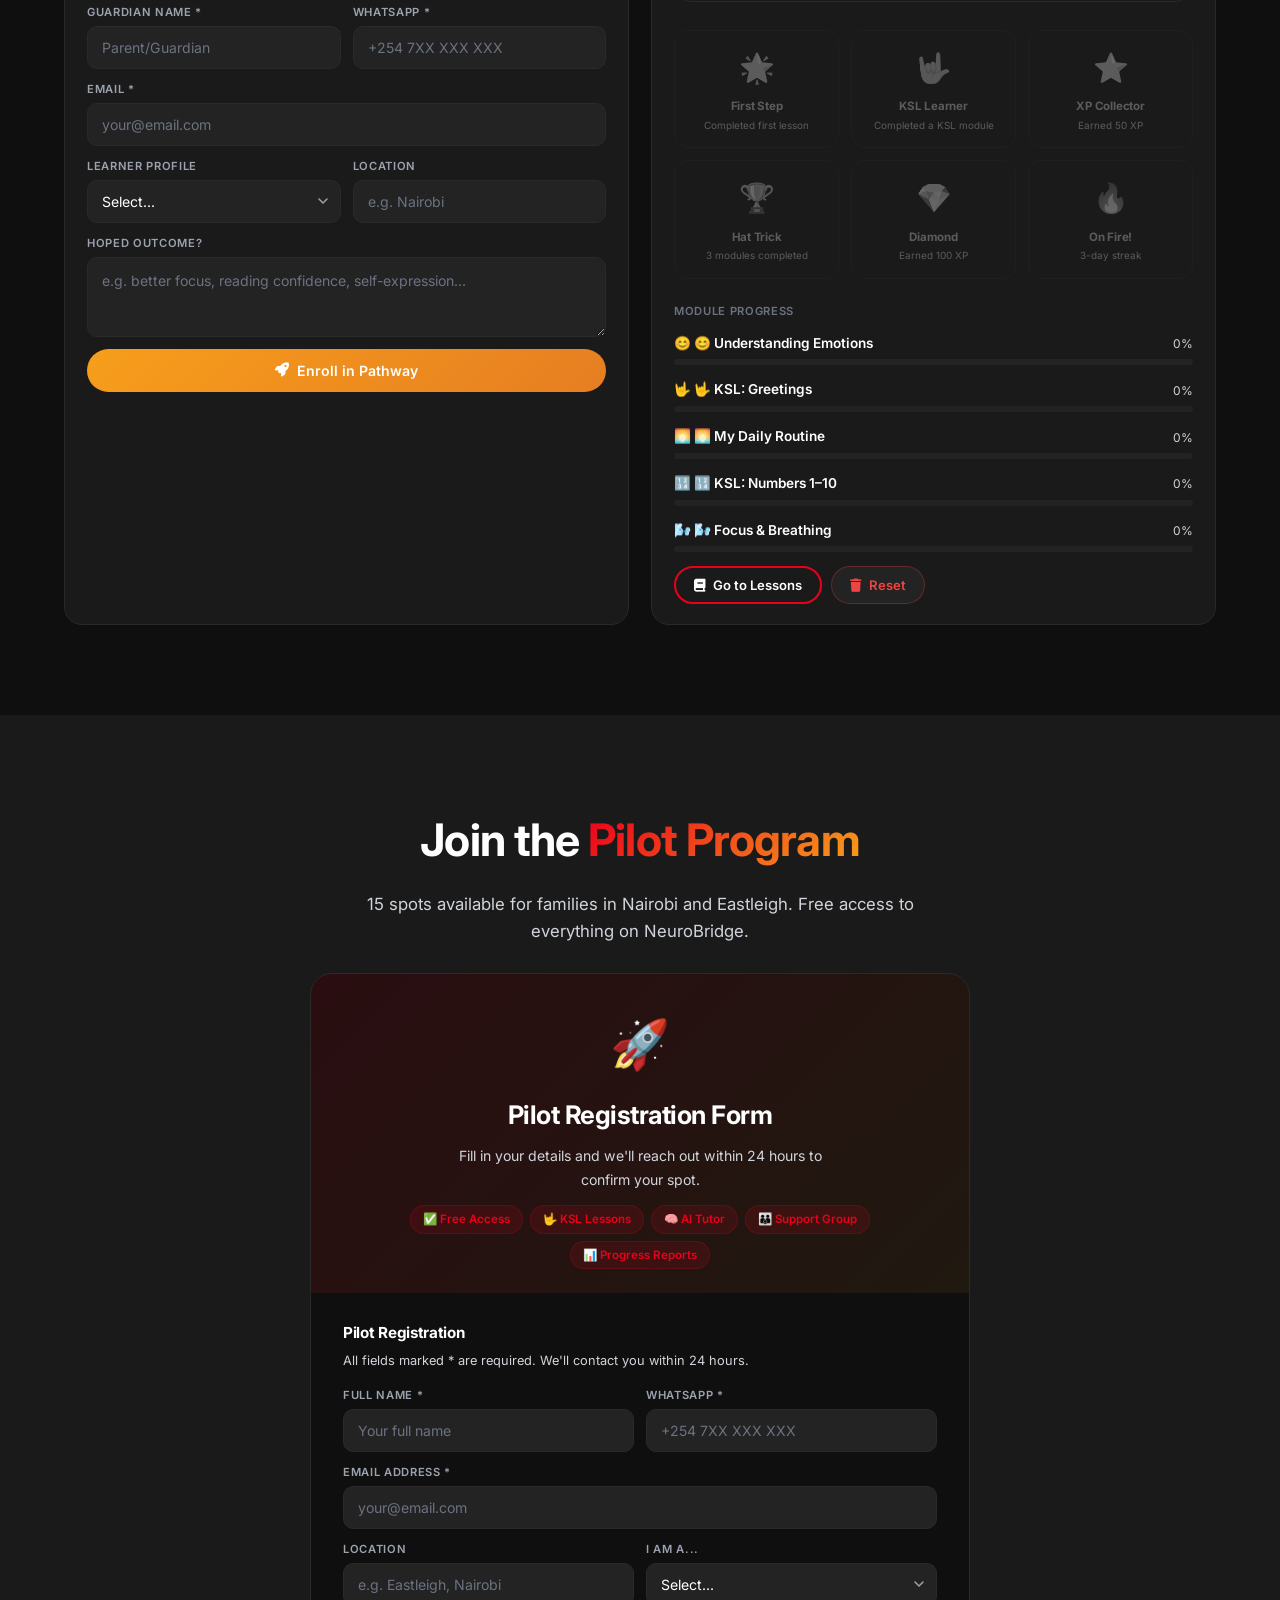
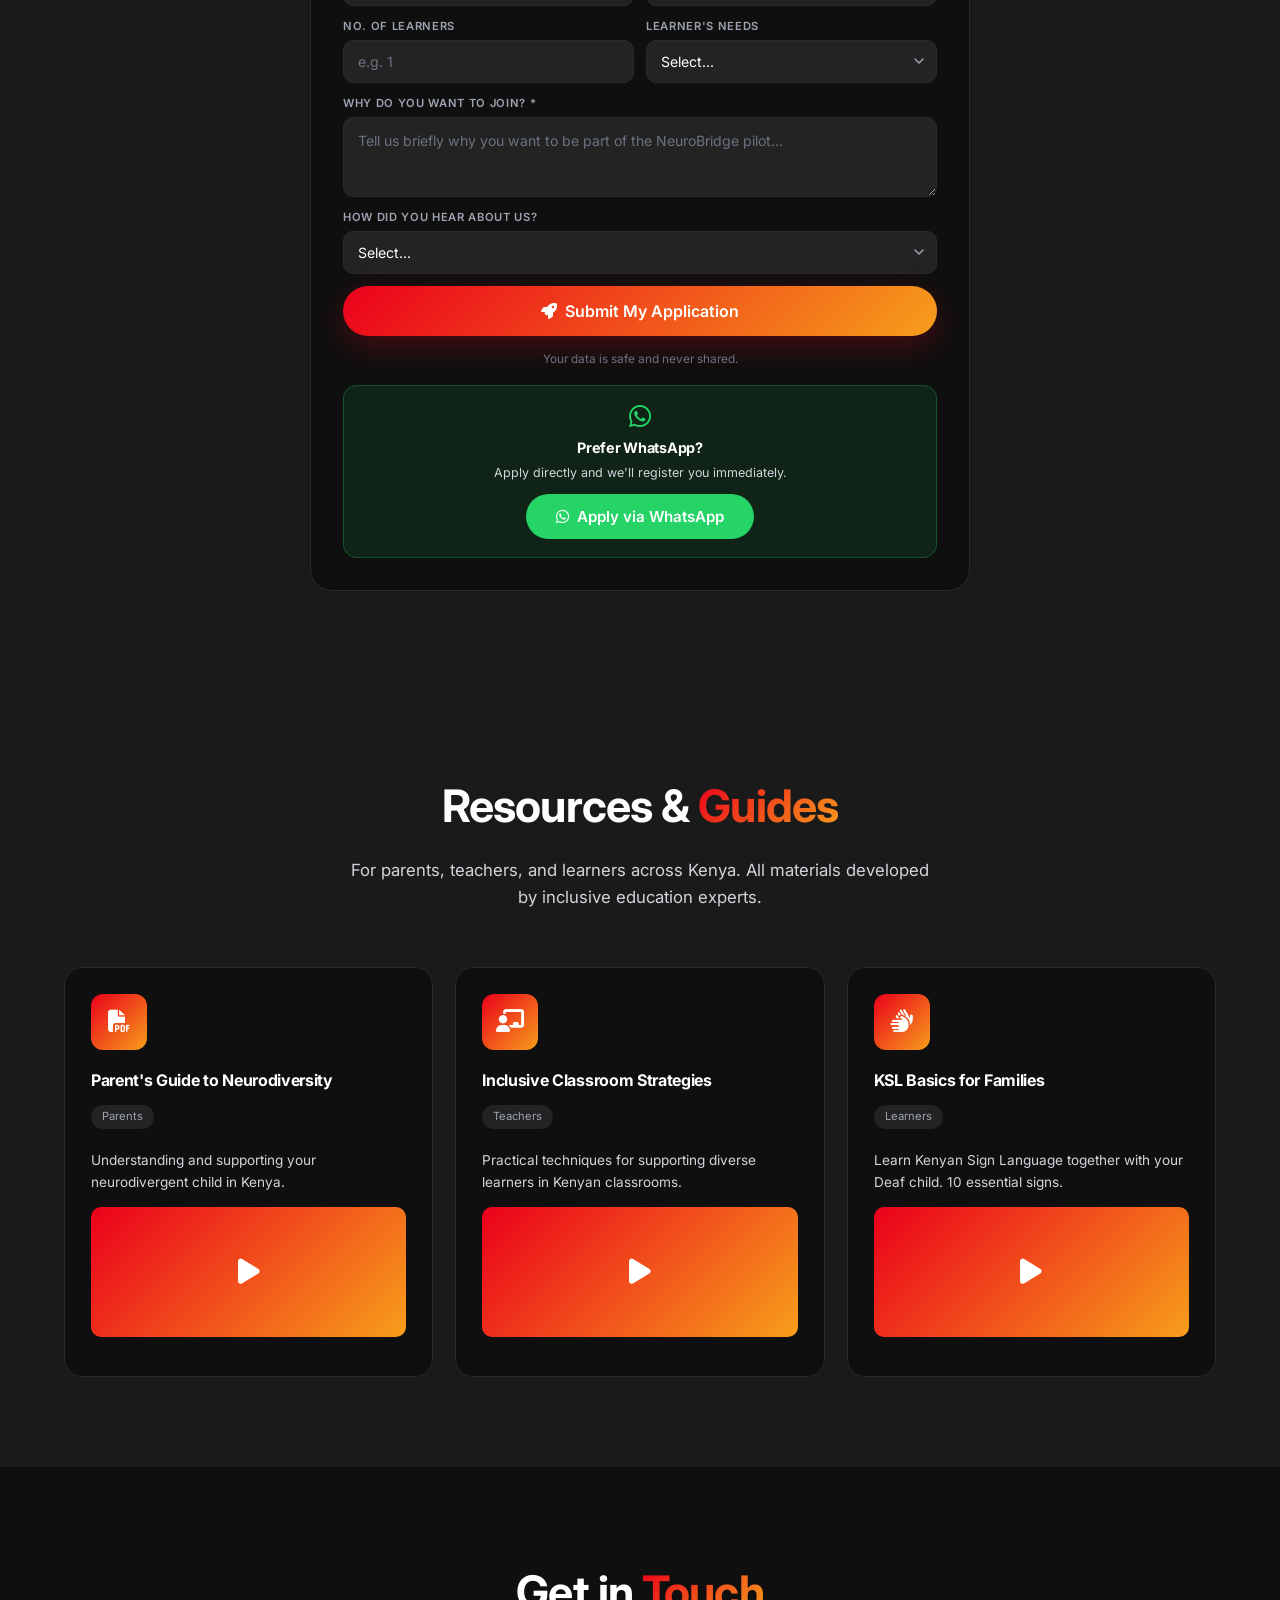
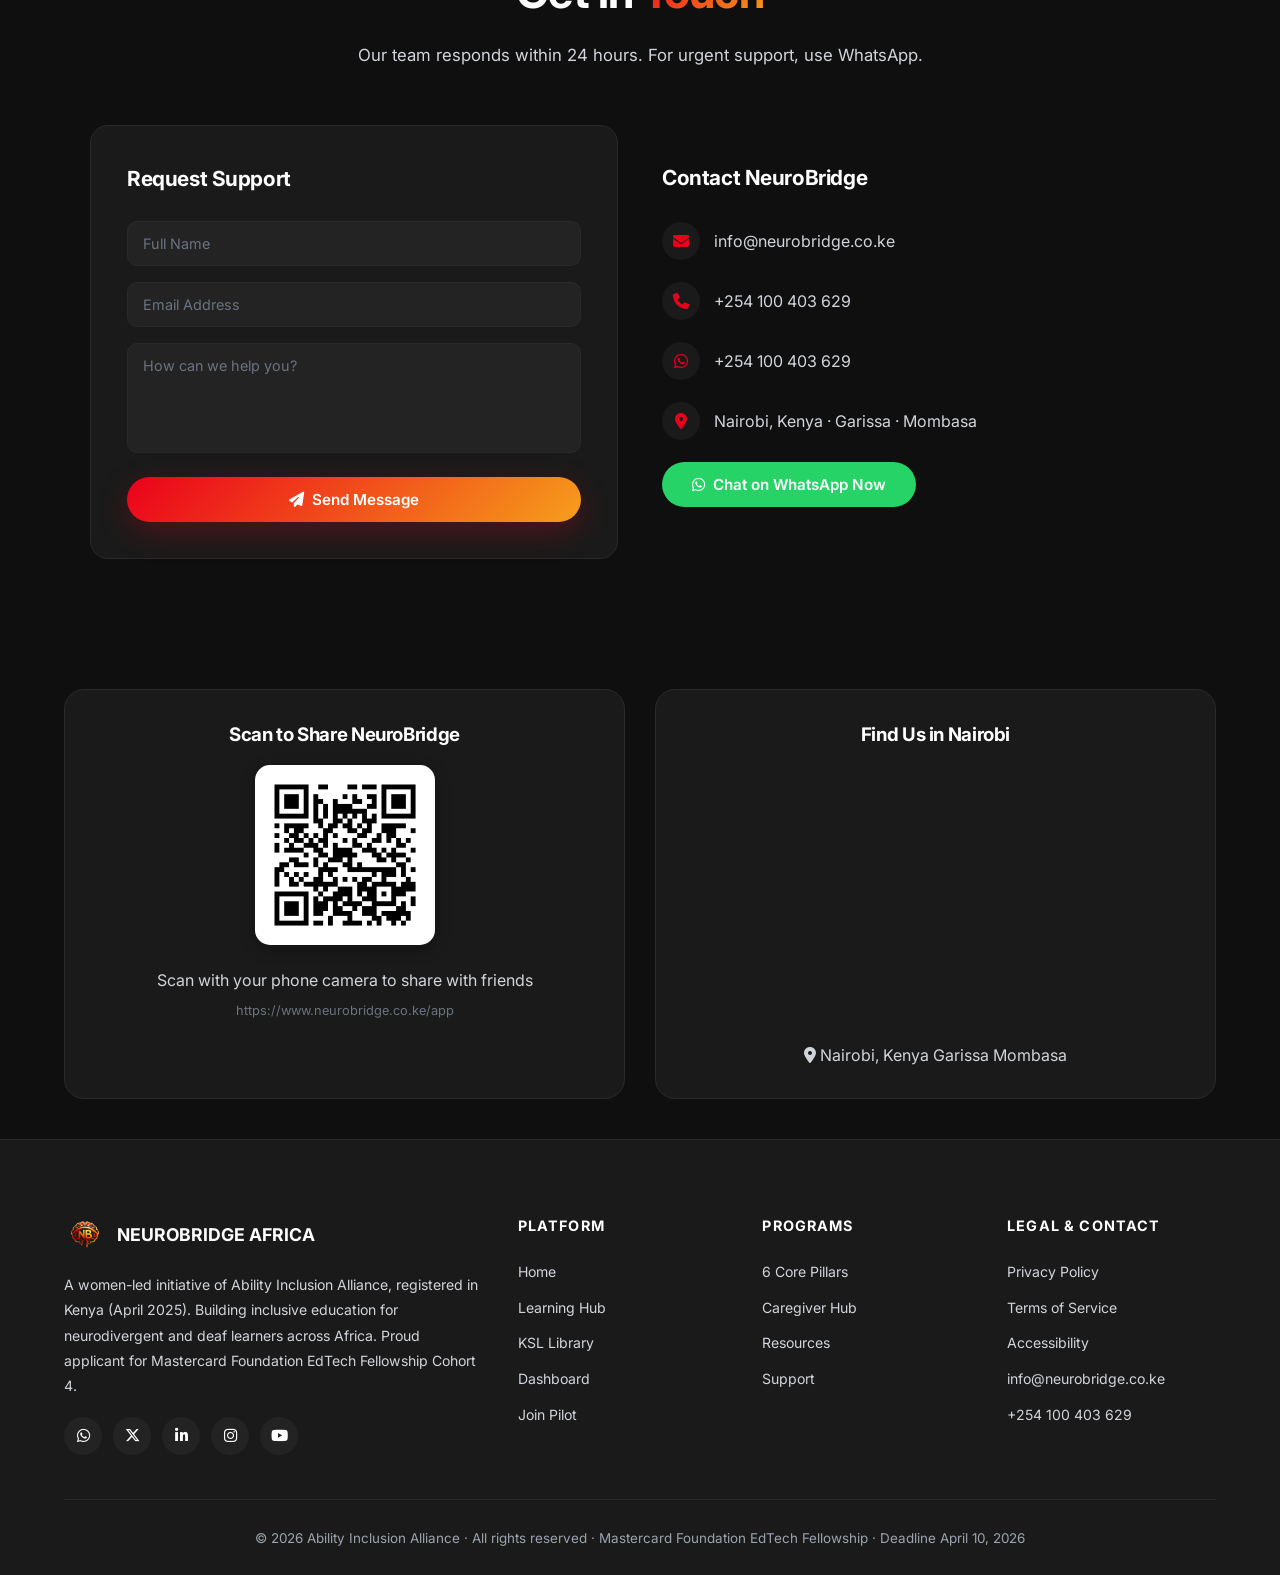
==== commit fa697842: "Add QR code and Google Map to both main site and app" ====
--- a/app/index.html
+++ b/app/index.html
@@ -878,7 +878,26 @@
 </section>
 
 <!-- ══ FOOTER ══ -->
-<footer class="footer">
+    <!-- QR Code & Google Map Section -->
+    <div class="container" style="max-width: 1400px; margin: 40px auto; padding: 0 5%;">
+        <div style="display: grid; grid-template-columns: 1fr 1fr; gap: 30px;">
+            <!-- QR Code -->
+            <div style="background: var(--bg2); border-radius: 20px; padding: 30px; text-align: center; border: 1px solid var(--border);">
+                <h3 style="margin-bottom: 15px;"> Scan to Share NeuroBridge</h3>
+                <img src="/qrcode.png" alt="Scan to share NeuroBridge App" style="width: 180px; height: 180px; border-radius: 15px; box-shadow: 0 4px 15px rgba(0,0,0,0.3);">
+                <p style="margin-top: 15px; color: var(--t2);">Scan with your phone camera to share with friends</p>
+                <p style="margin-top: 8px; font-size: 0.8rem; color: var(--t4);">https://www.neurobridge.co.ke/app</p>
+            </div>
+            <!-- Google Map -->
+            <div style="background: var(--bg2); border-radius: 20px; padding: 30px; border: 1px solid var(--border);">
+                <h3 style="text-align: center; margin-bottom: 20px;"> Find Us in Nairobi</h3>
+                <div style="border-radius: 15px; overflow: hidden;">
+                    <iframe src="https://www.google.com/maps/embed?pb=!1m18!1m12!1m3!1d3988.819865018074!2d36.821673!3d-1.286389!2m3!1f0!2f0!3f0!3m2!1i1024!2i768!4f13.1!3m3!1m2!1s0x182f10d6b5a2f0c5%3A0x3b7d5b8e5c2d4a8f!2sNairobi%2C%20Kenya!5e0!3m2!1sen!2s!4v1700000000000!5m2!1sen!2s" width="100%" height="250" style="border:0;" allowfullscreen="" loading="lazy"></iframe>
+                </div>
+                <p style="text-align: center; margin-top: 15px; color: var(--t2);"><i class="fas fa-map-marker-alt"></i> Nairobi, Kenya  Garissa  Mombasa</p>
+            </div>
+        </div>
+    </div><footer class="footer">
   <div class="footer-grid">
     <div class="footer-col">
       <div style="display:flex;align-items:center;gap:11px;margin-bottom:16px">
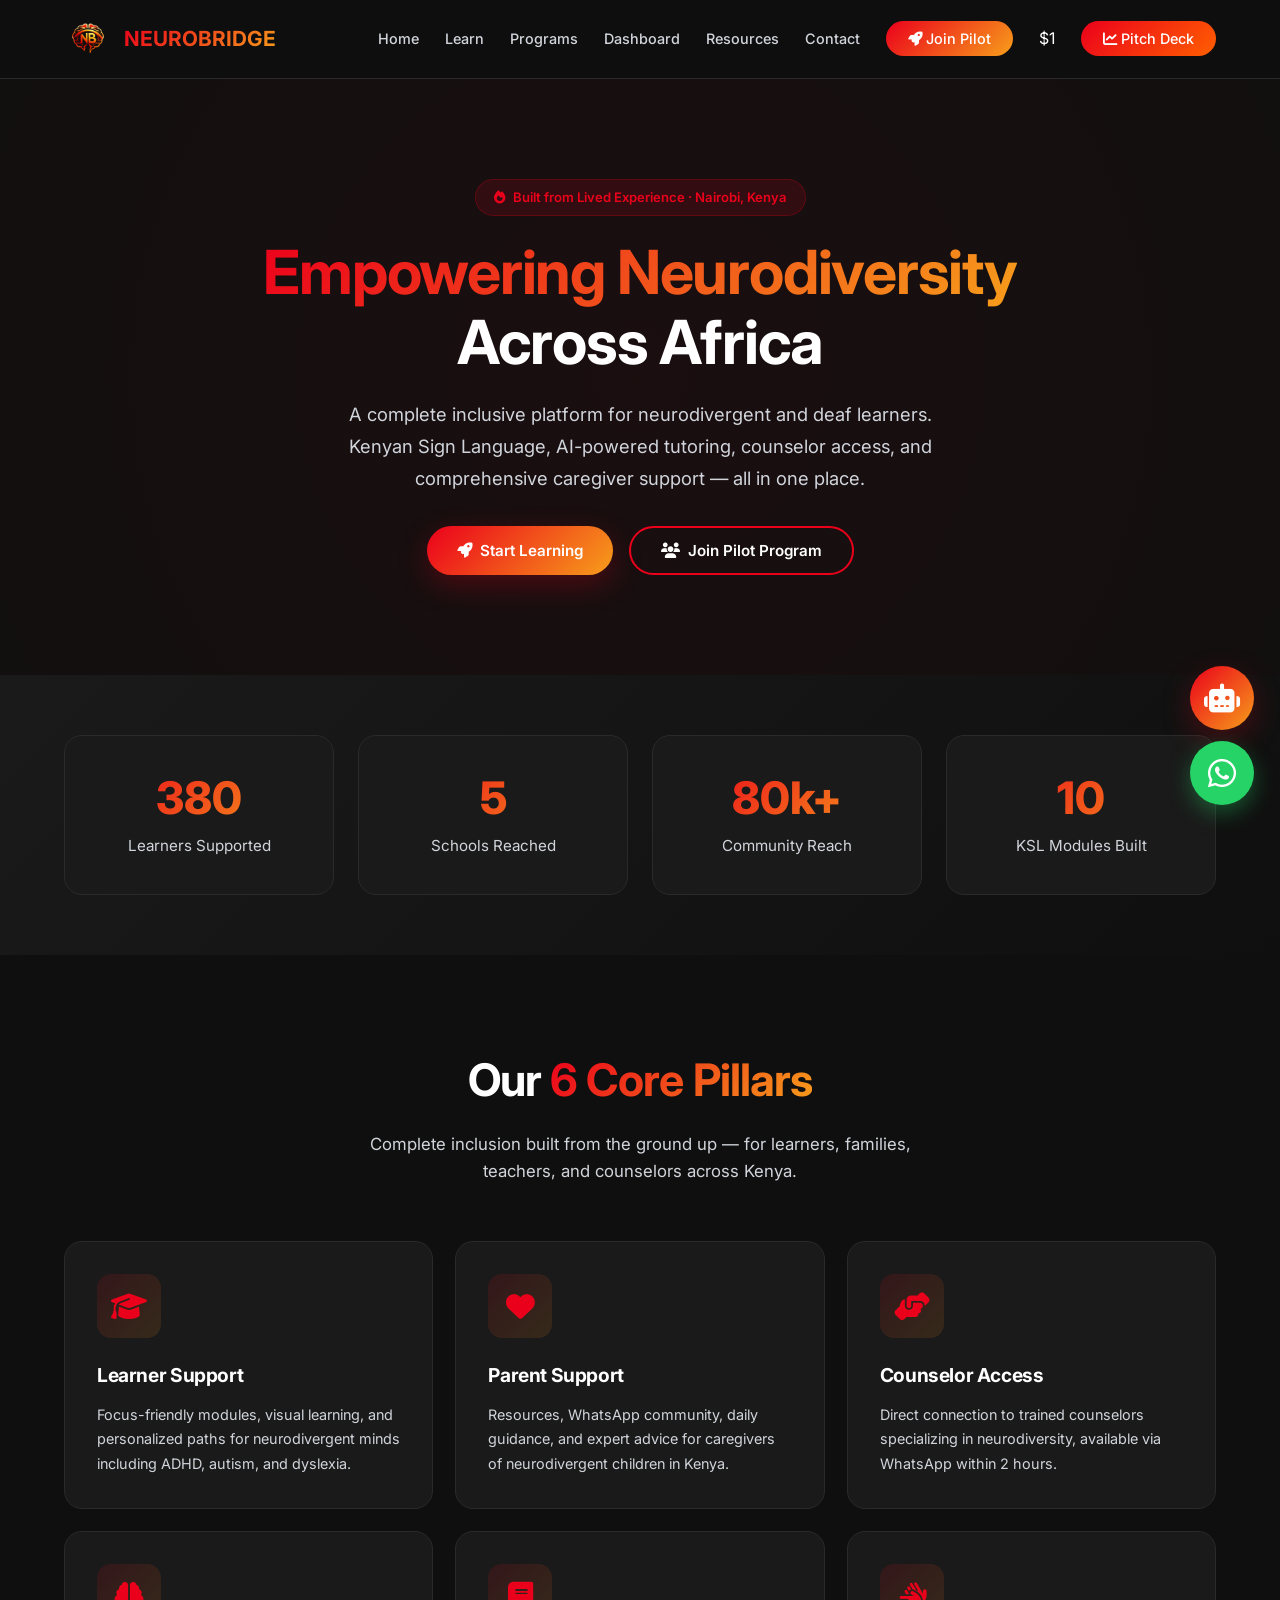
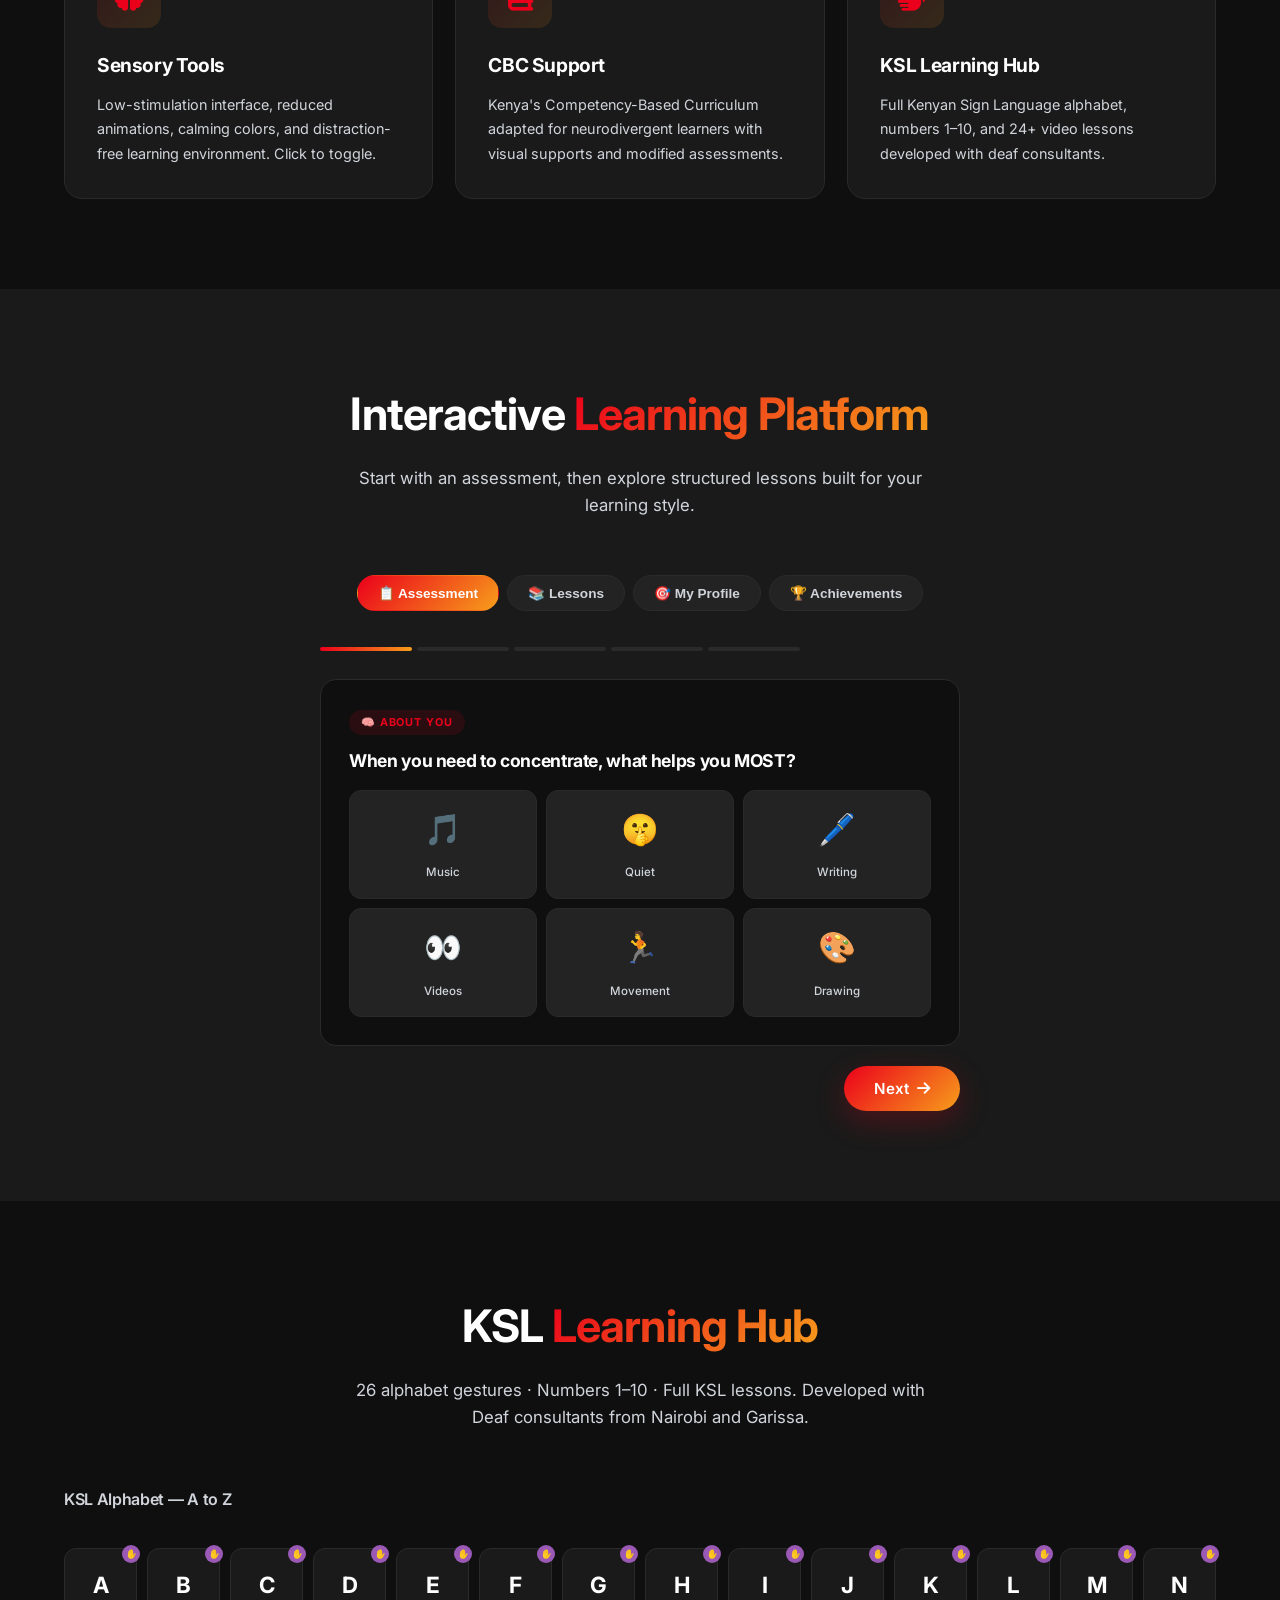
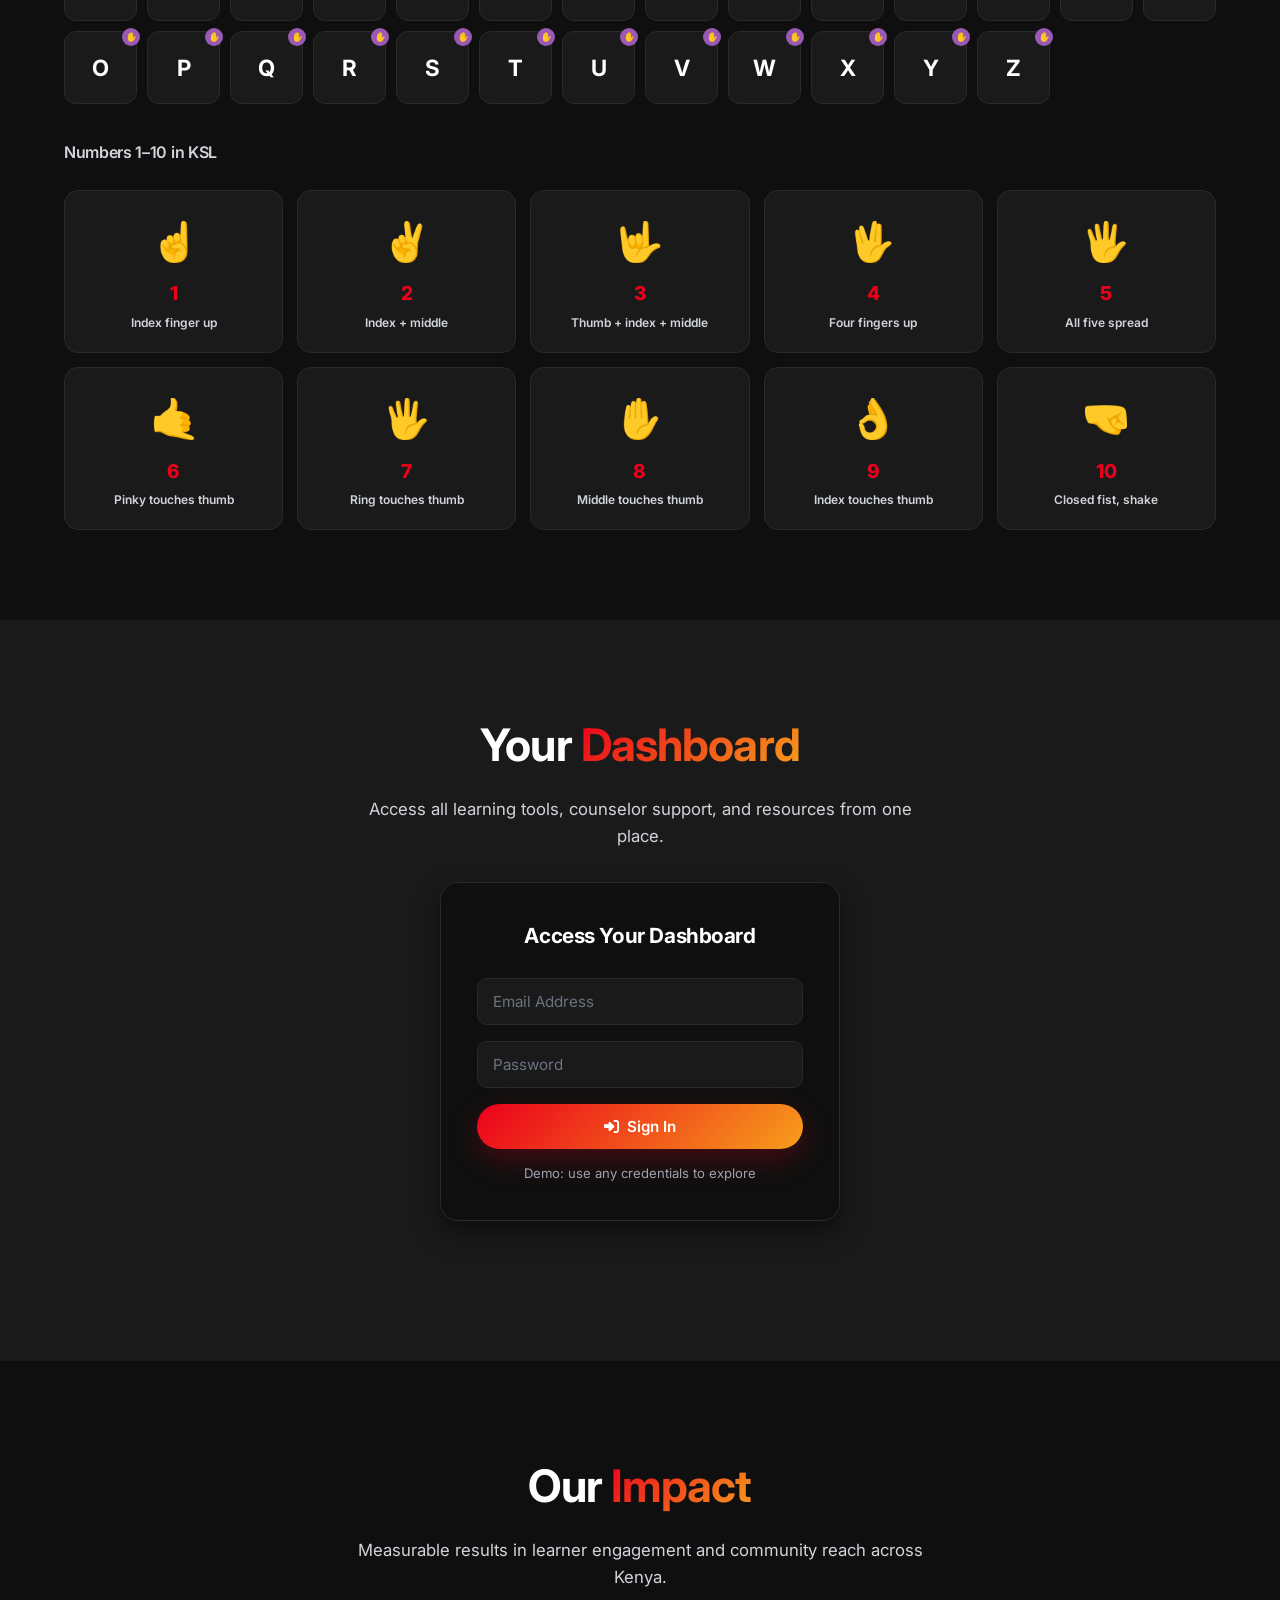
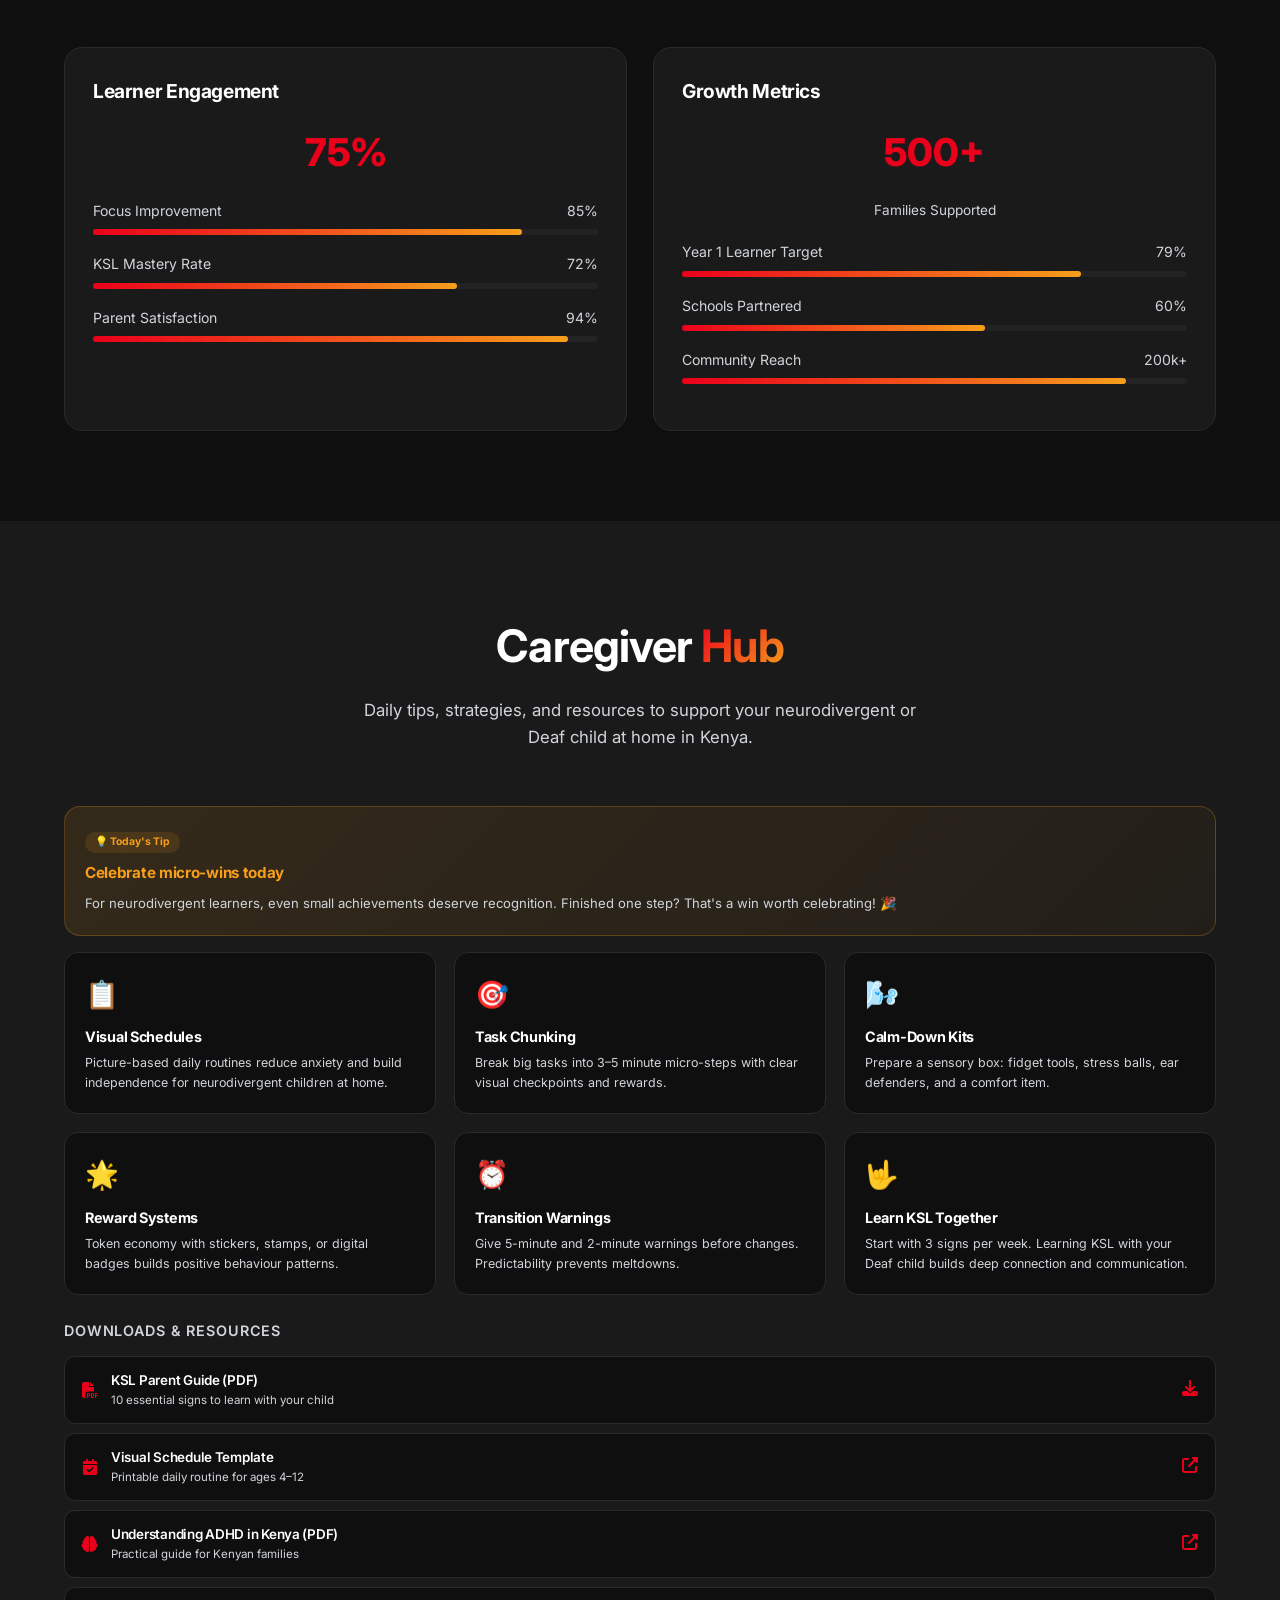
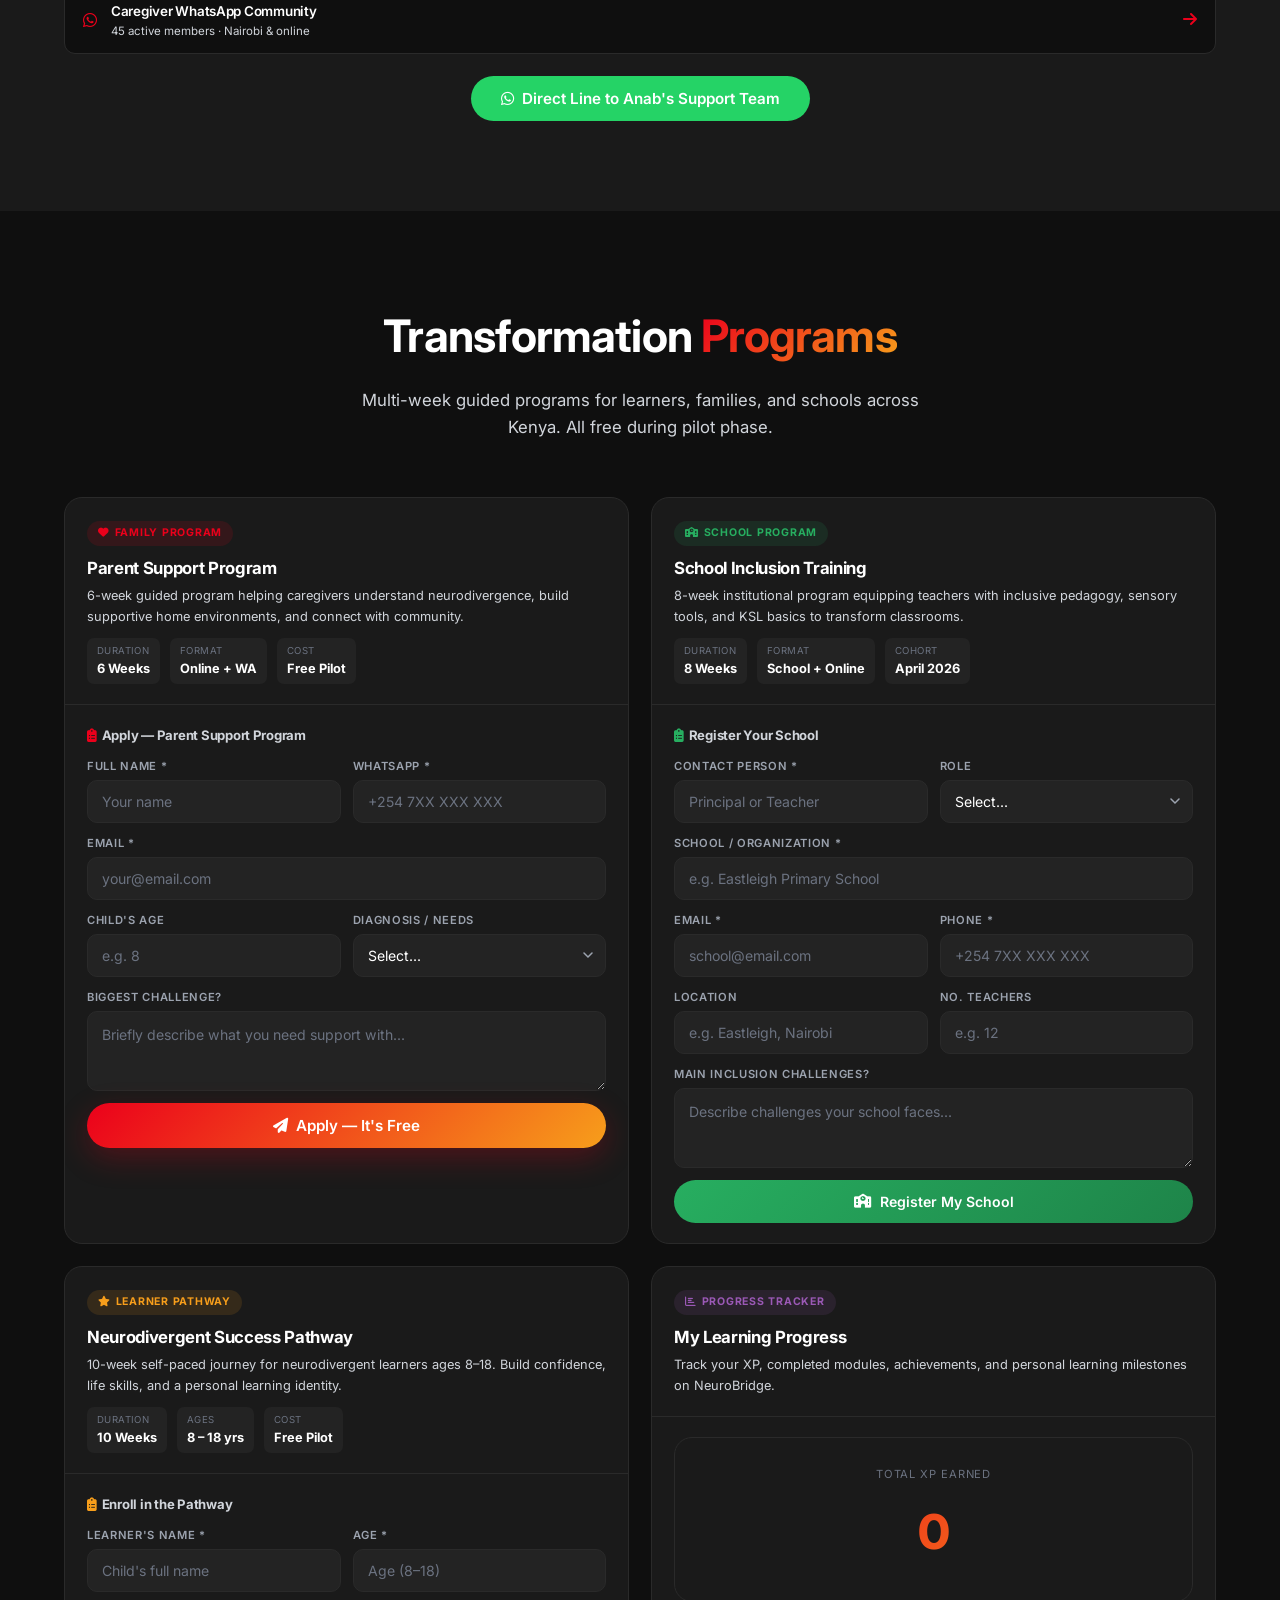
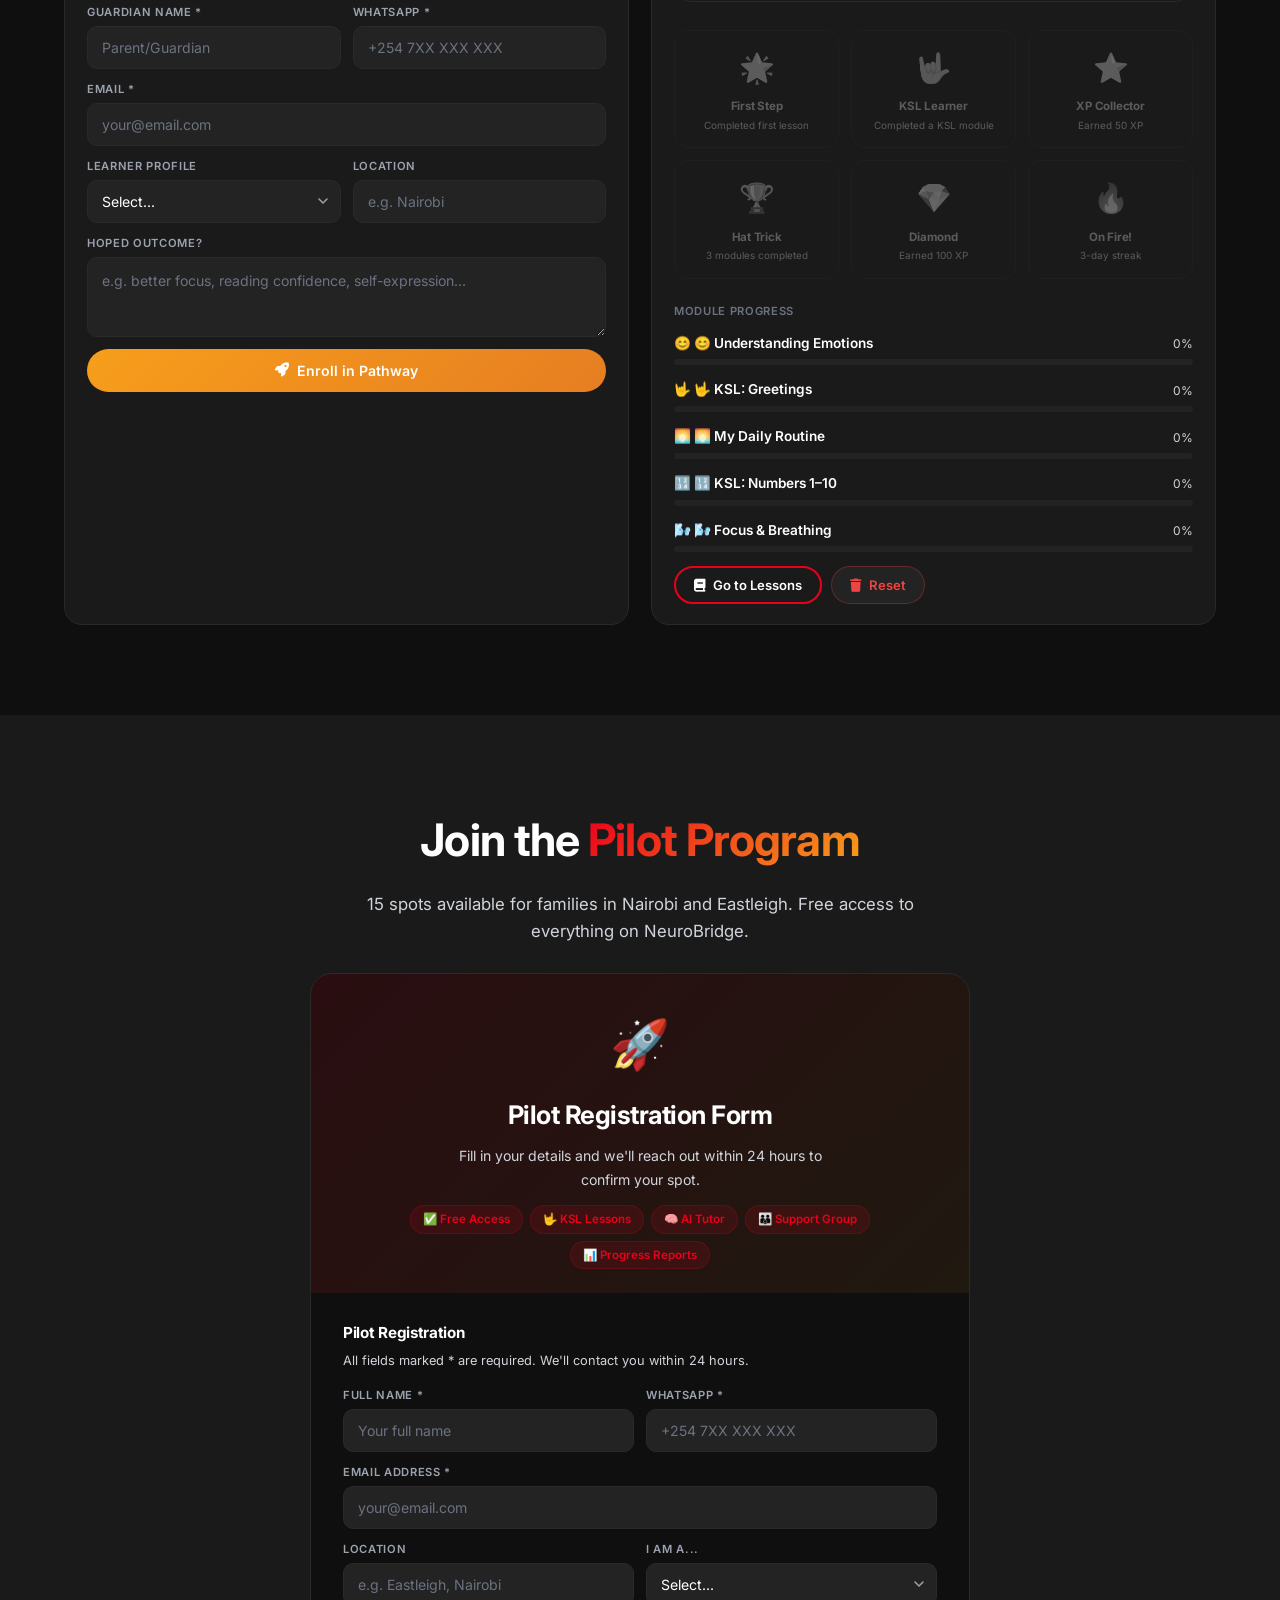
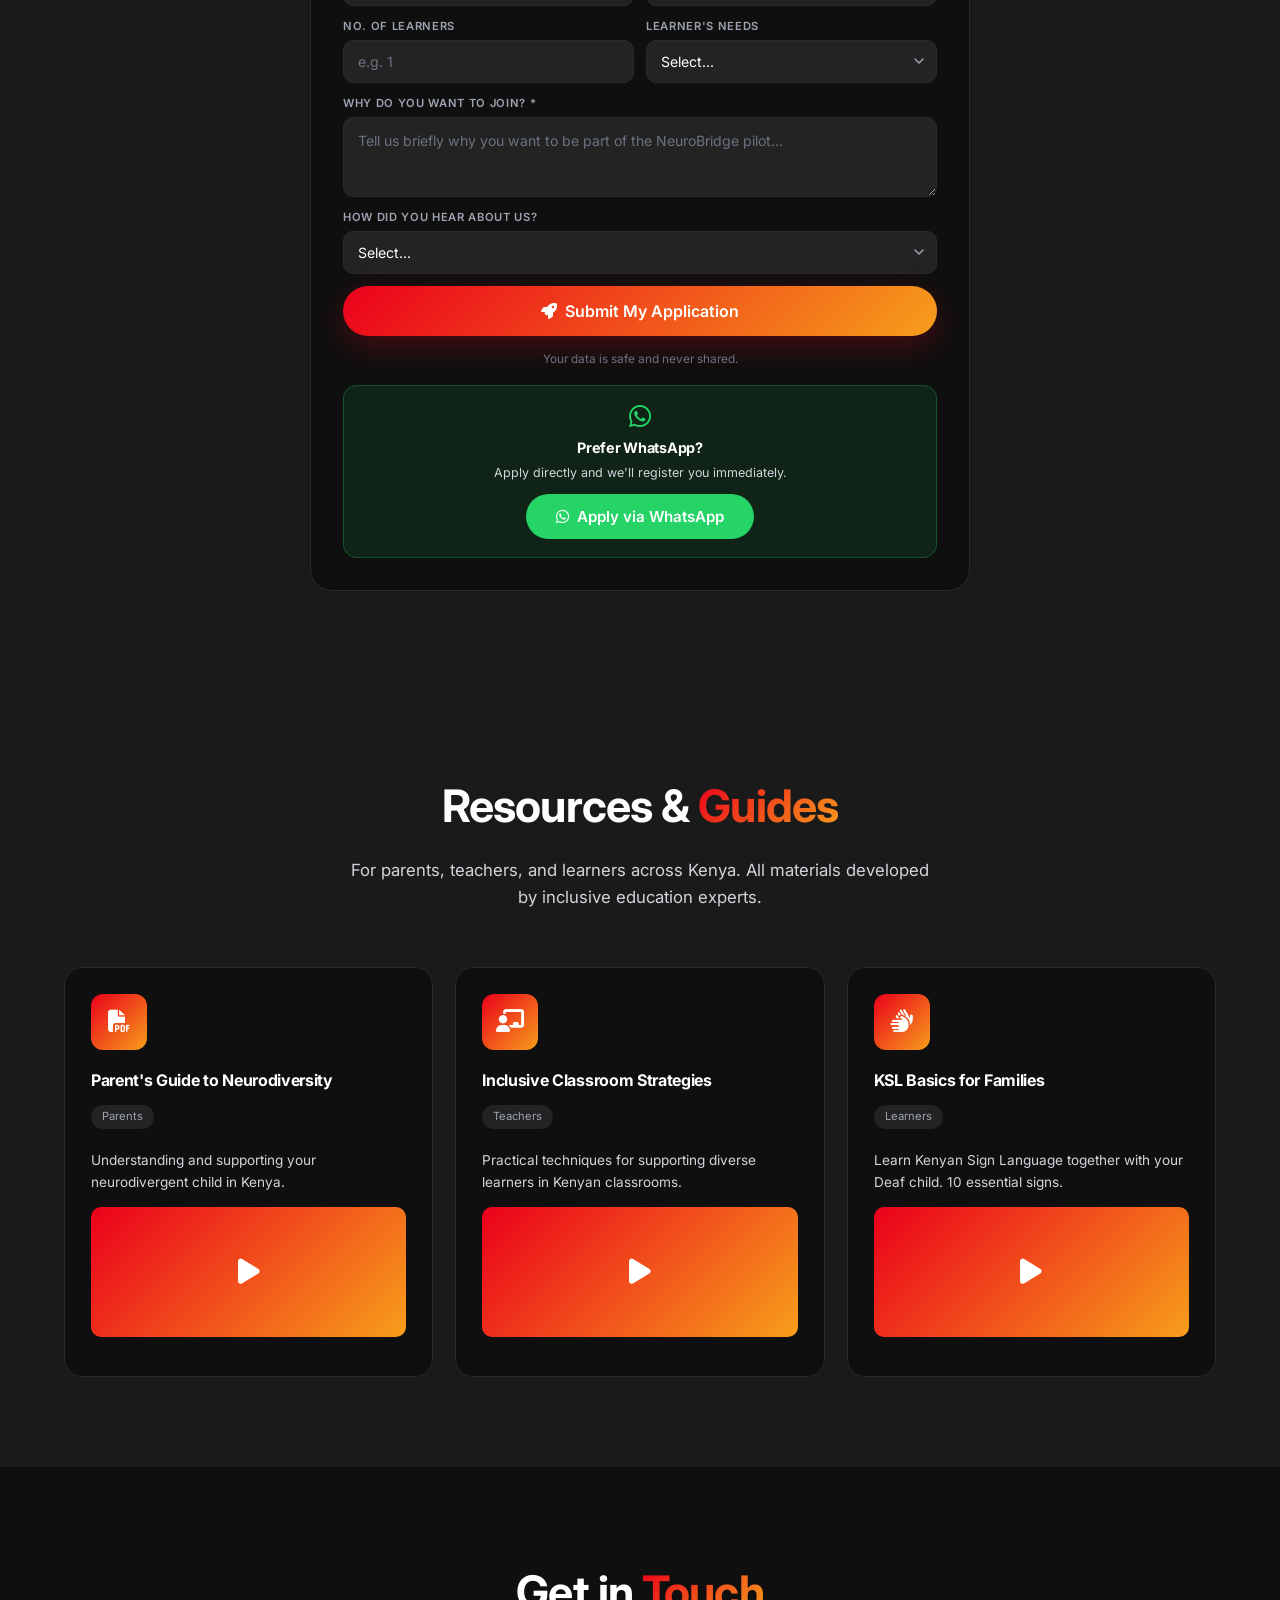
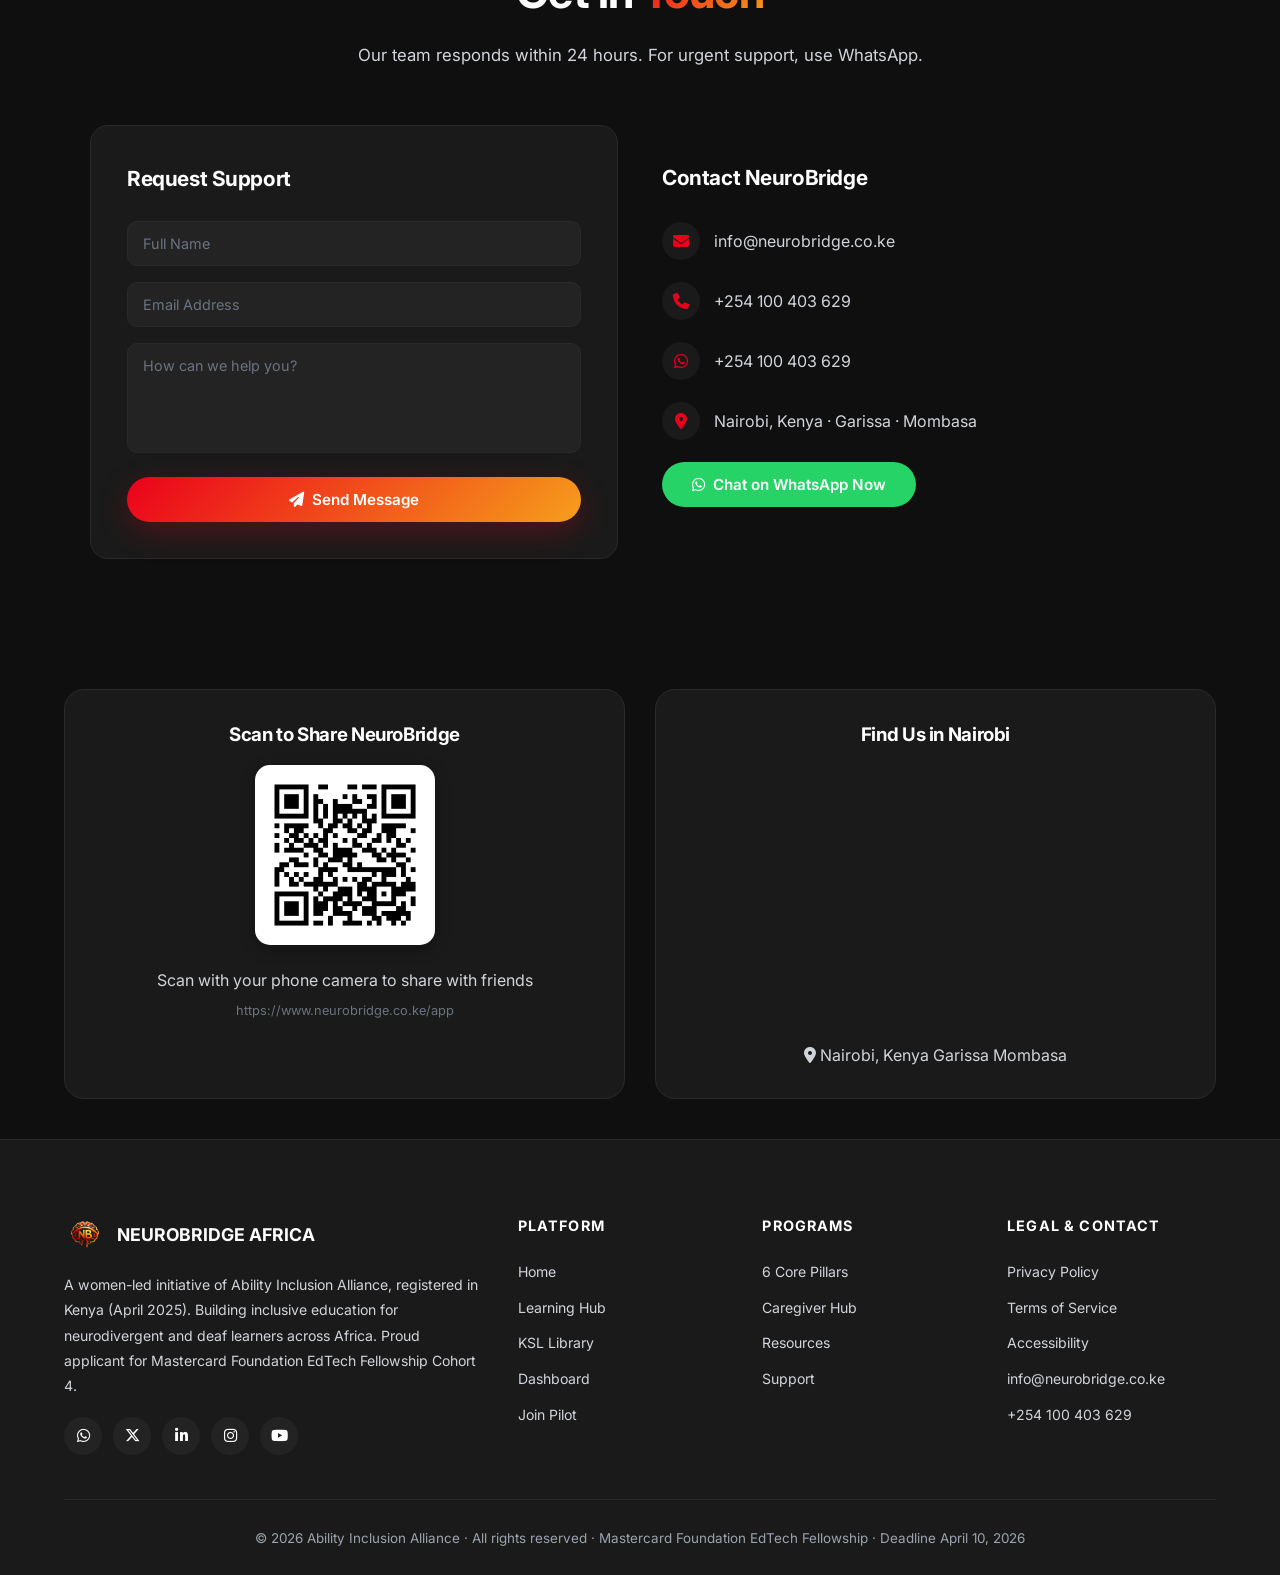
==== commit 9465e440: "Deploy pitch deck at /deck and add navigation links" ====
--- a/app/index.html
+++ b/app/index.html
@@ -438,7 +438,7 @@
       <li><a href="#dashboard">Dashboard</a></li>
       <li><a href="#resources">Resources</a></li>
       <li><a href="#contact">Contact</a></li>
-      <li><a href="#pilot" class="nav-cta"><i class="fas fa-rocket"></i> Join Pilot</a></li>
+      <li><a href="#pilot" class="nav-cta"><i class="fas fa-rocket"></i> Join Pilot</a></li>$1<li><a href="/deck" class="nav-cta" style="background: linear-gradient(135deg, #EB001B, #FF5F00);"><i class="fas fa-chart-line"></i> Pitch Deck</a></li>
     </ul>
     <button class="hamburger" onclick="toggleMenu()" aria-label="Menu"><span></span><span></span><span></span></button>
   </div>
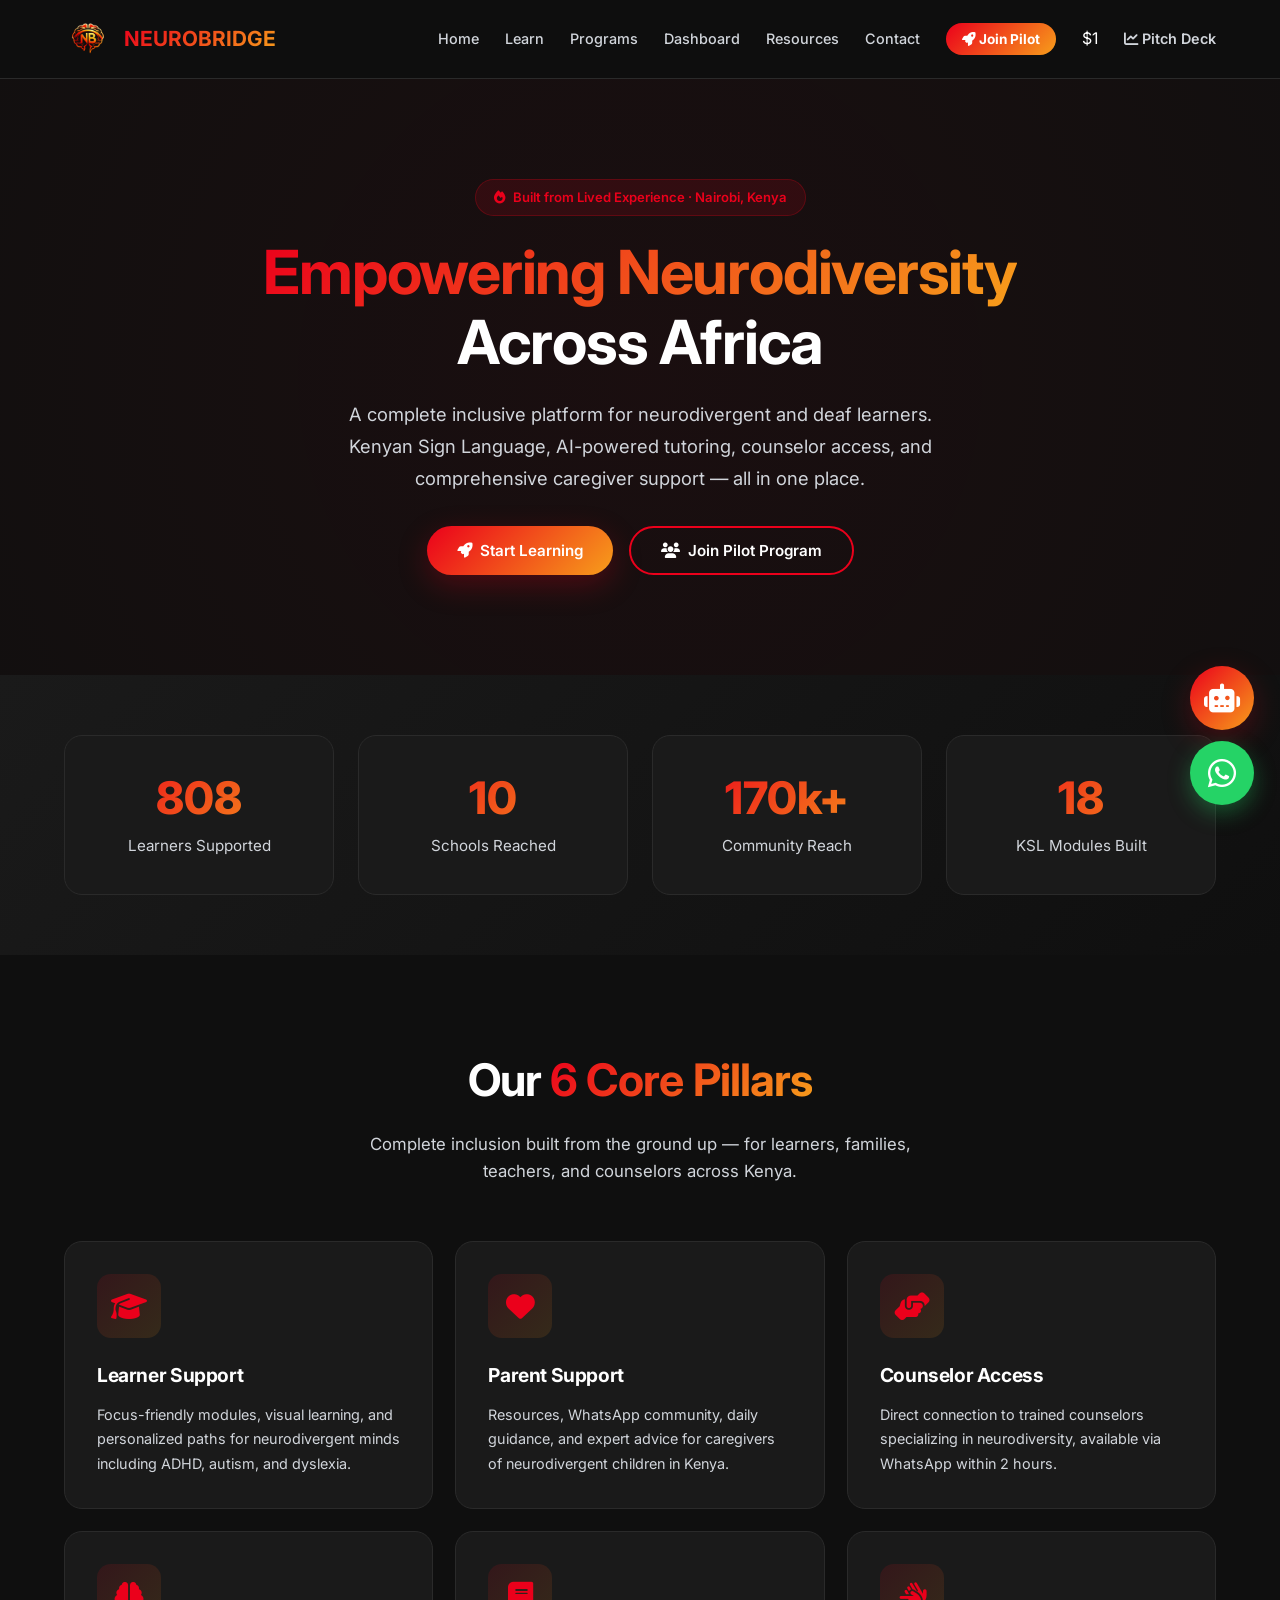
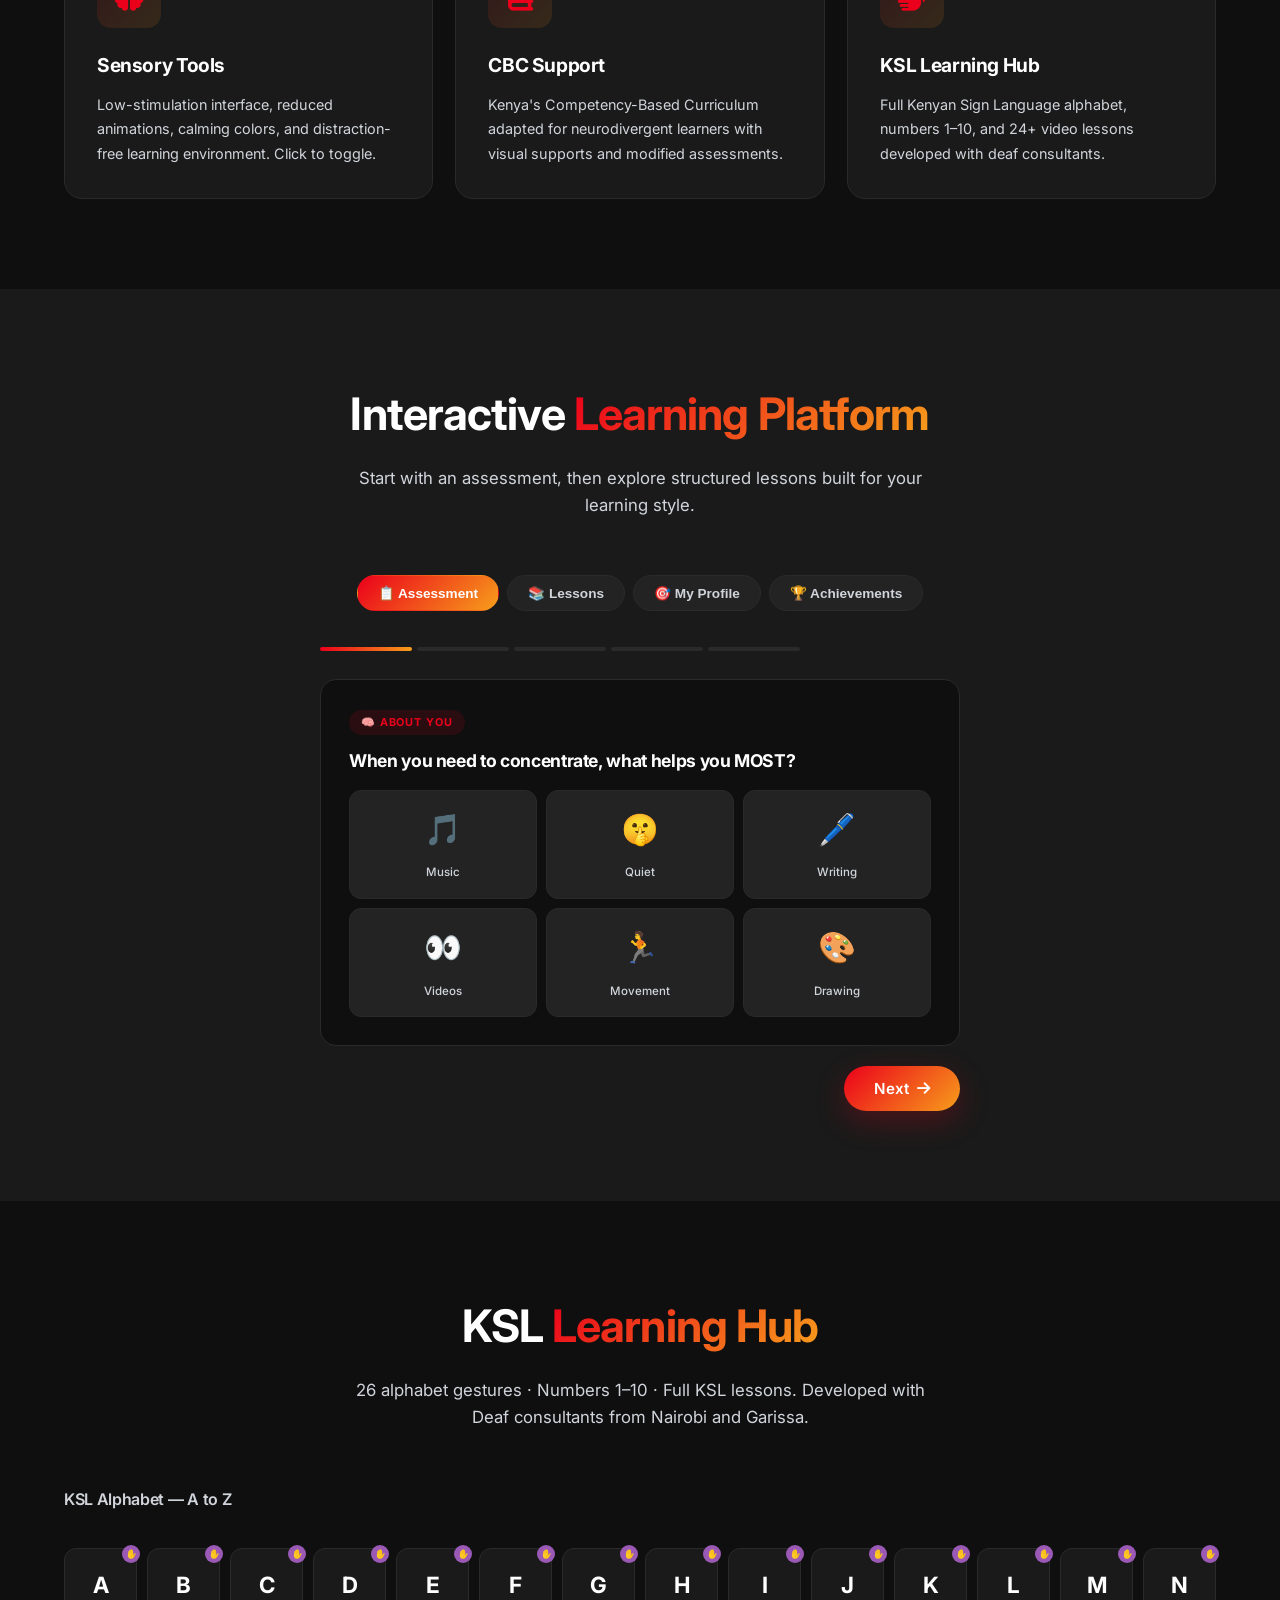
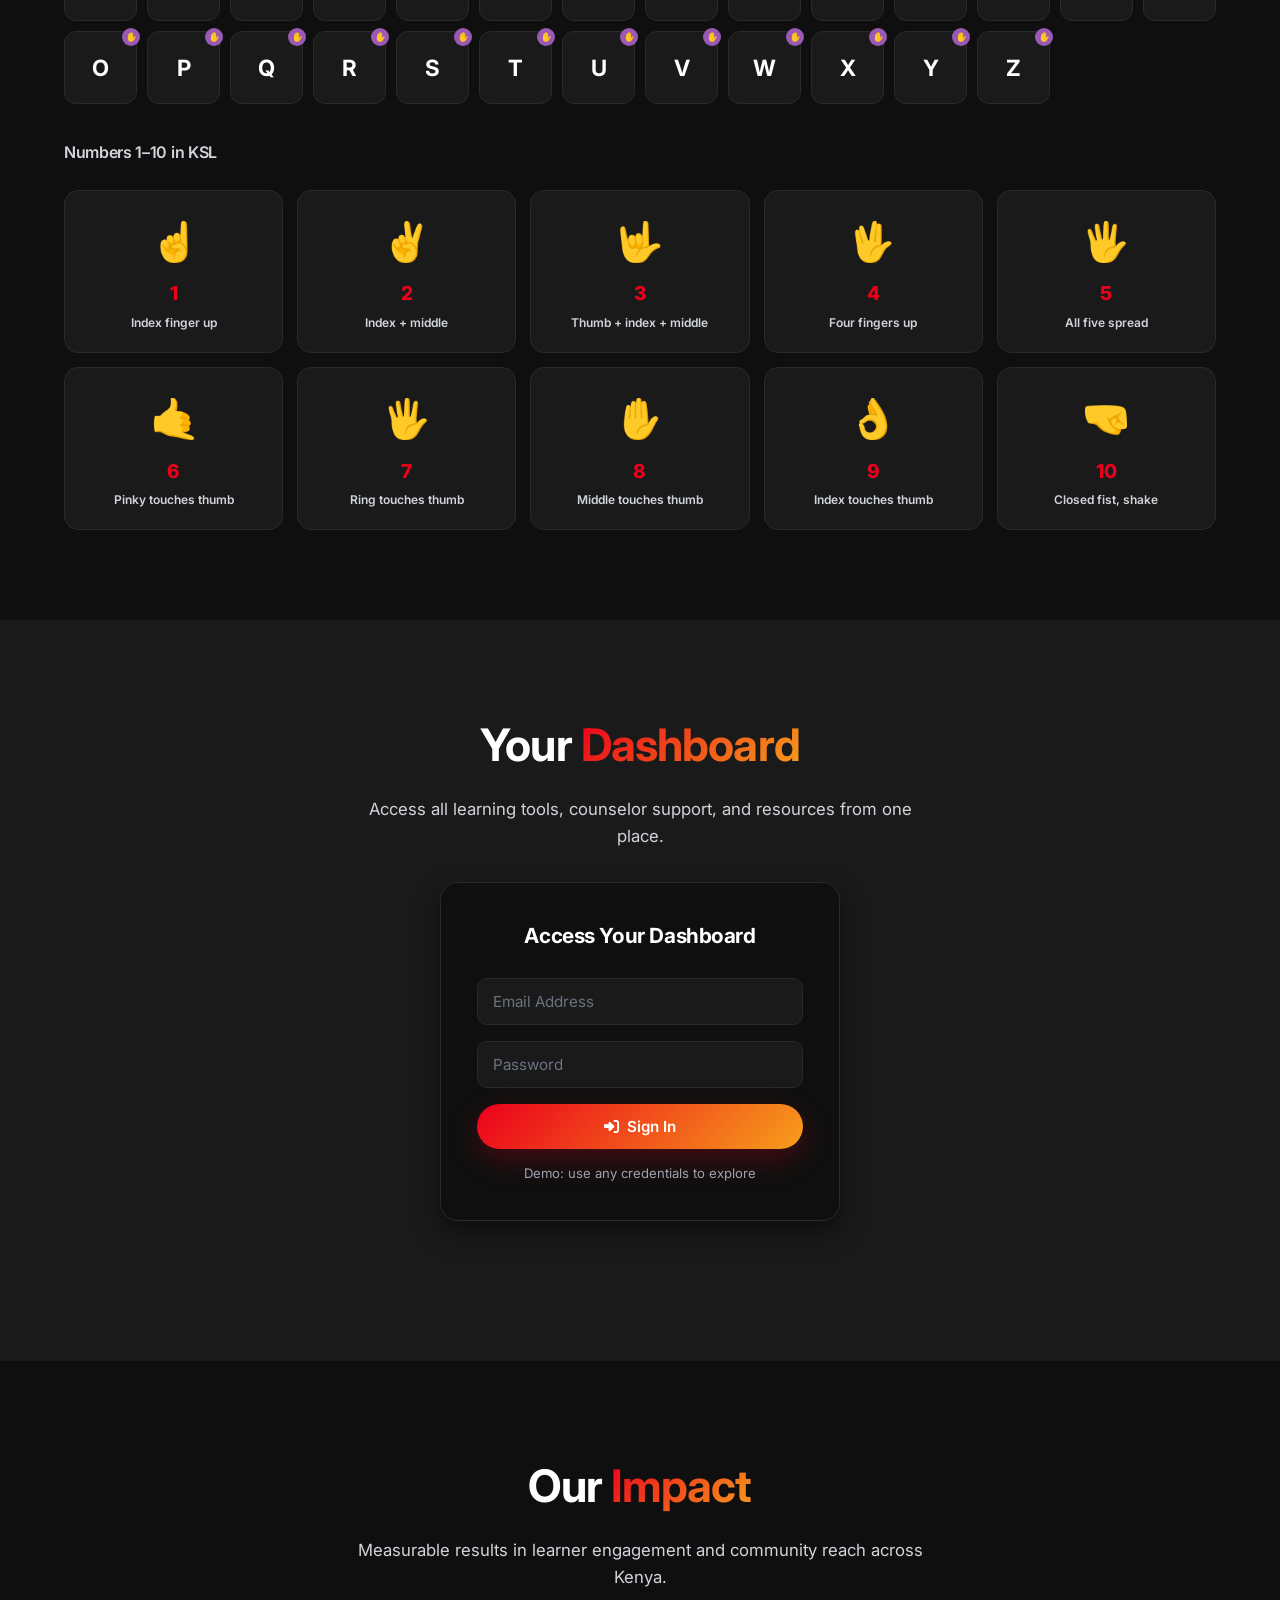
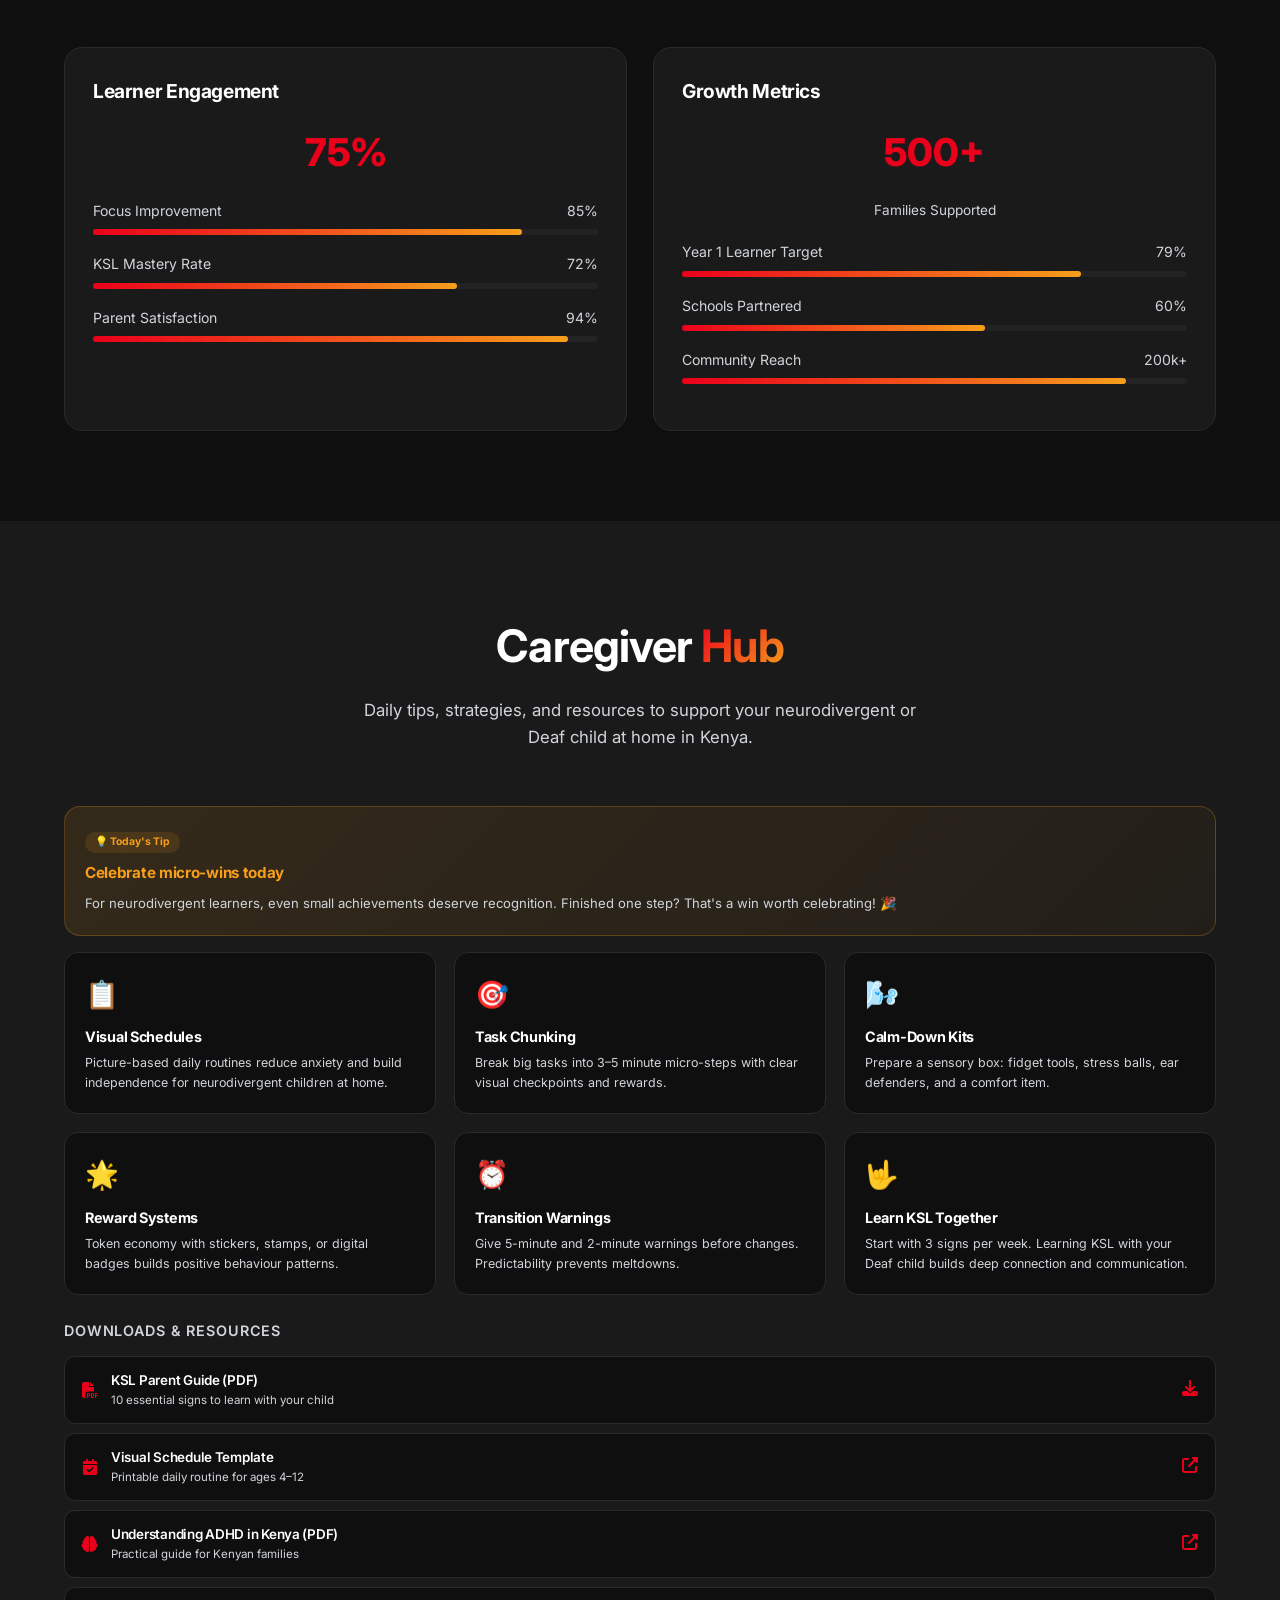
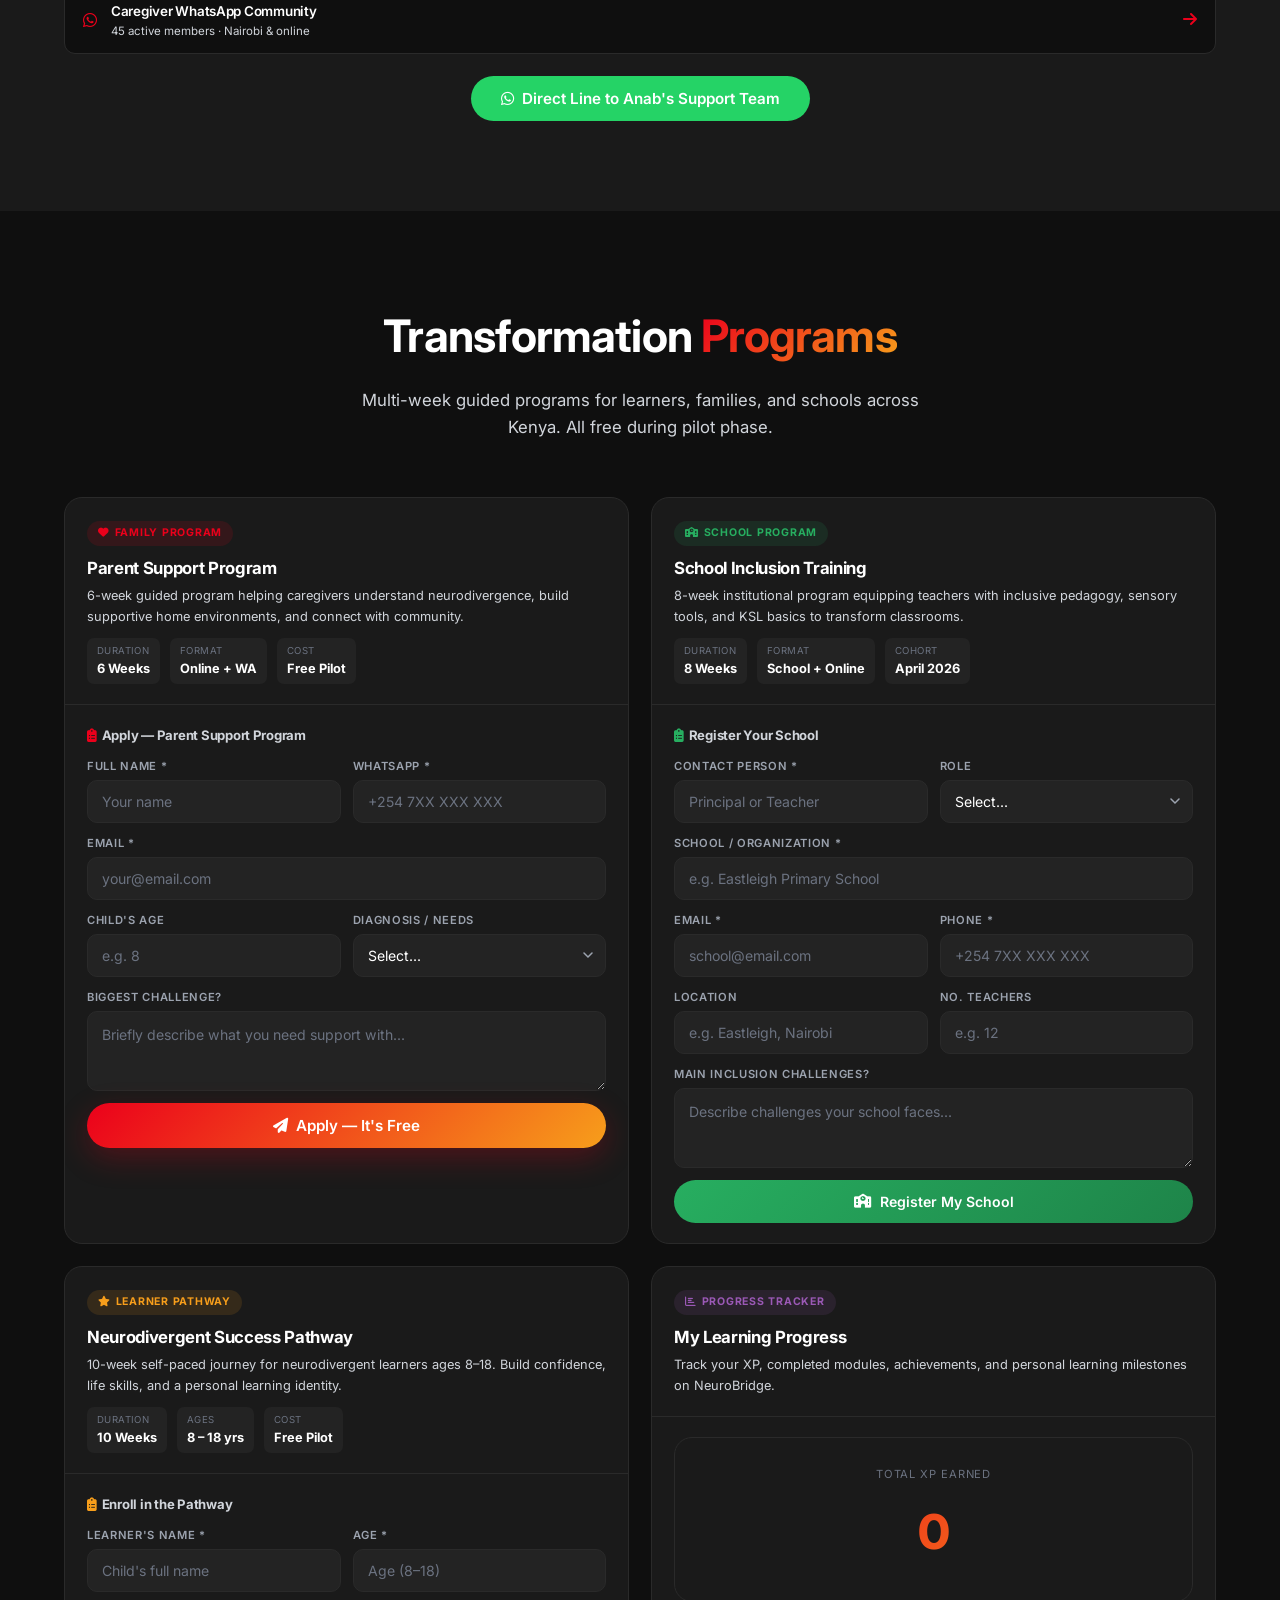
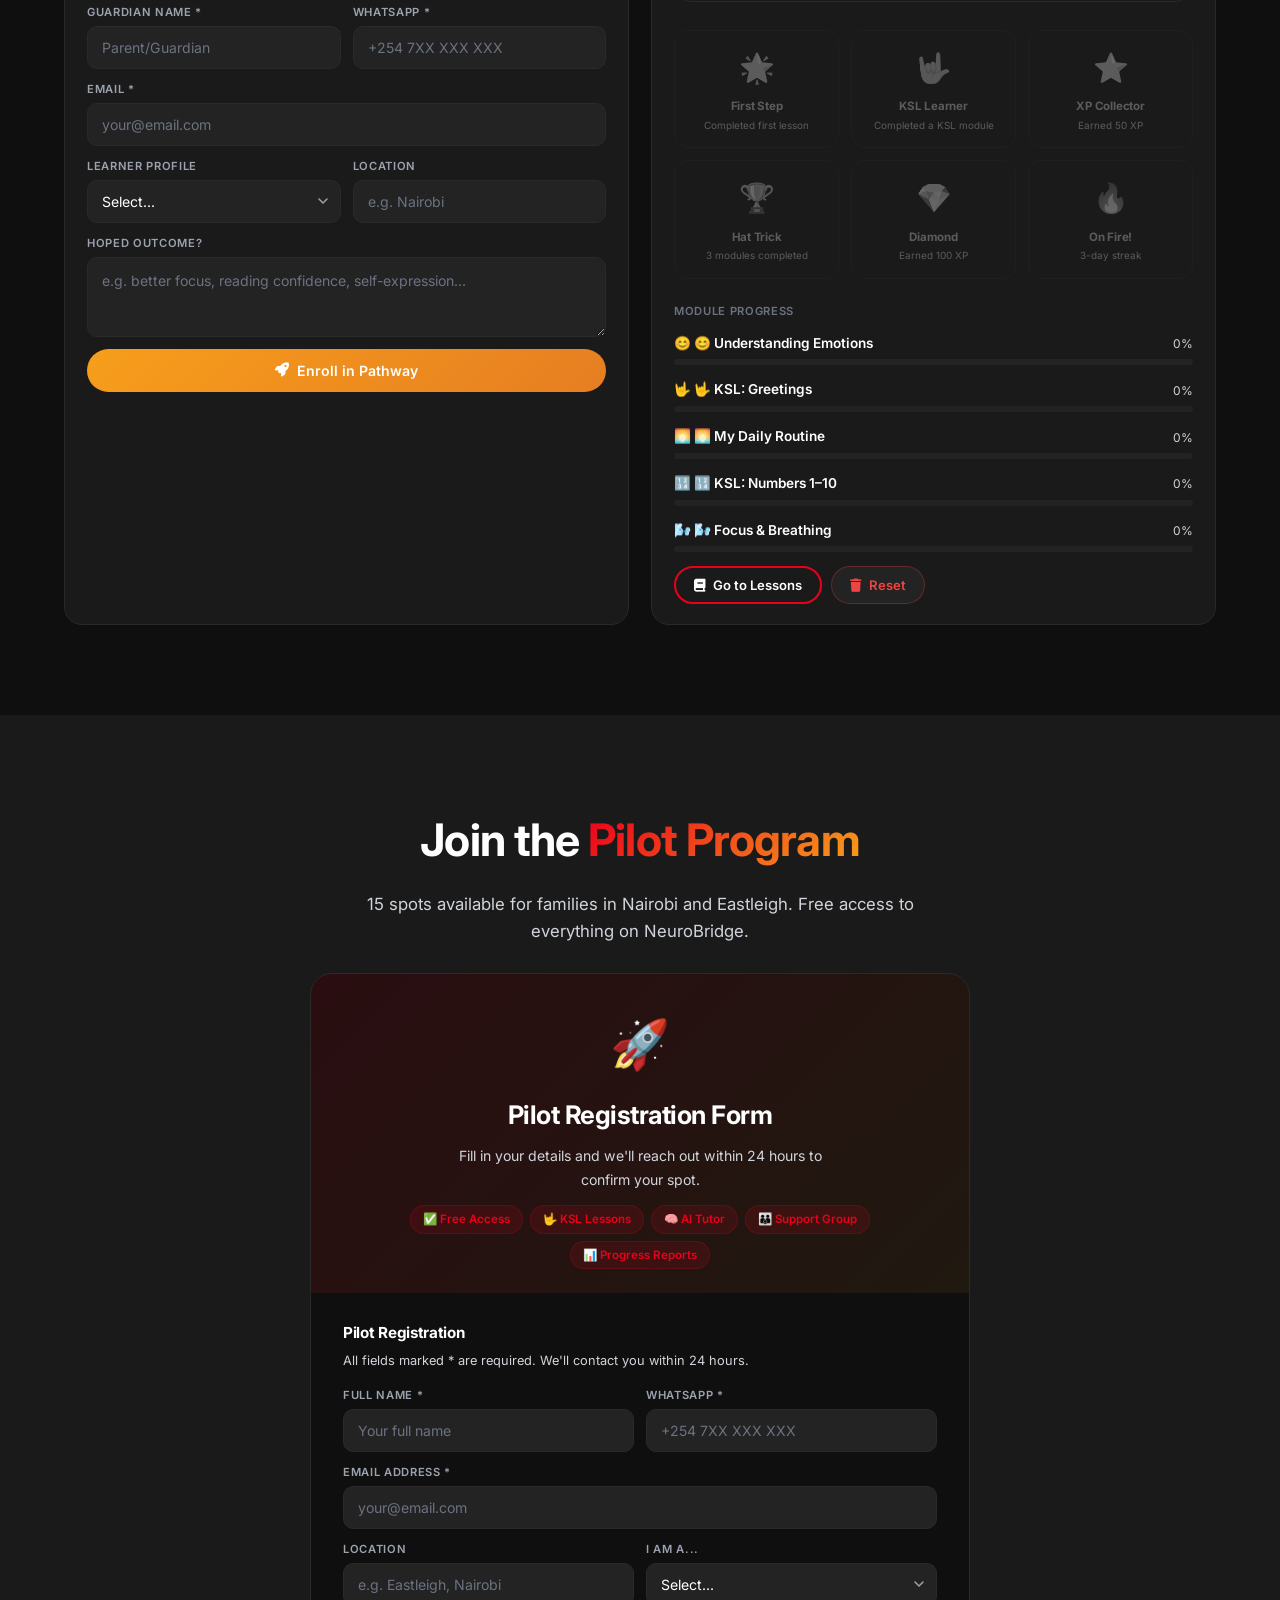
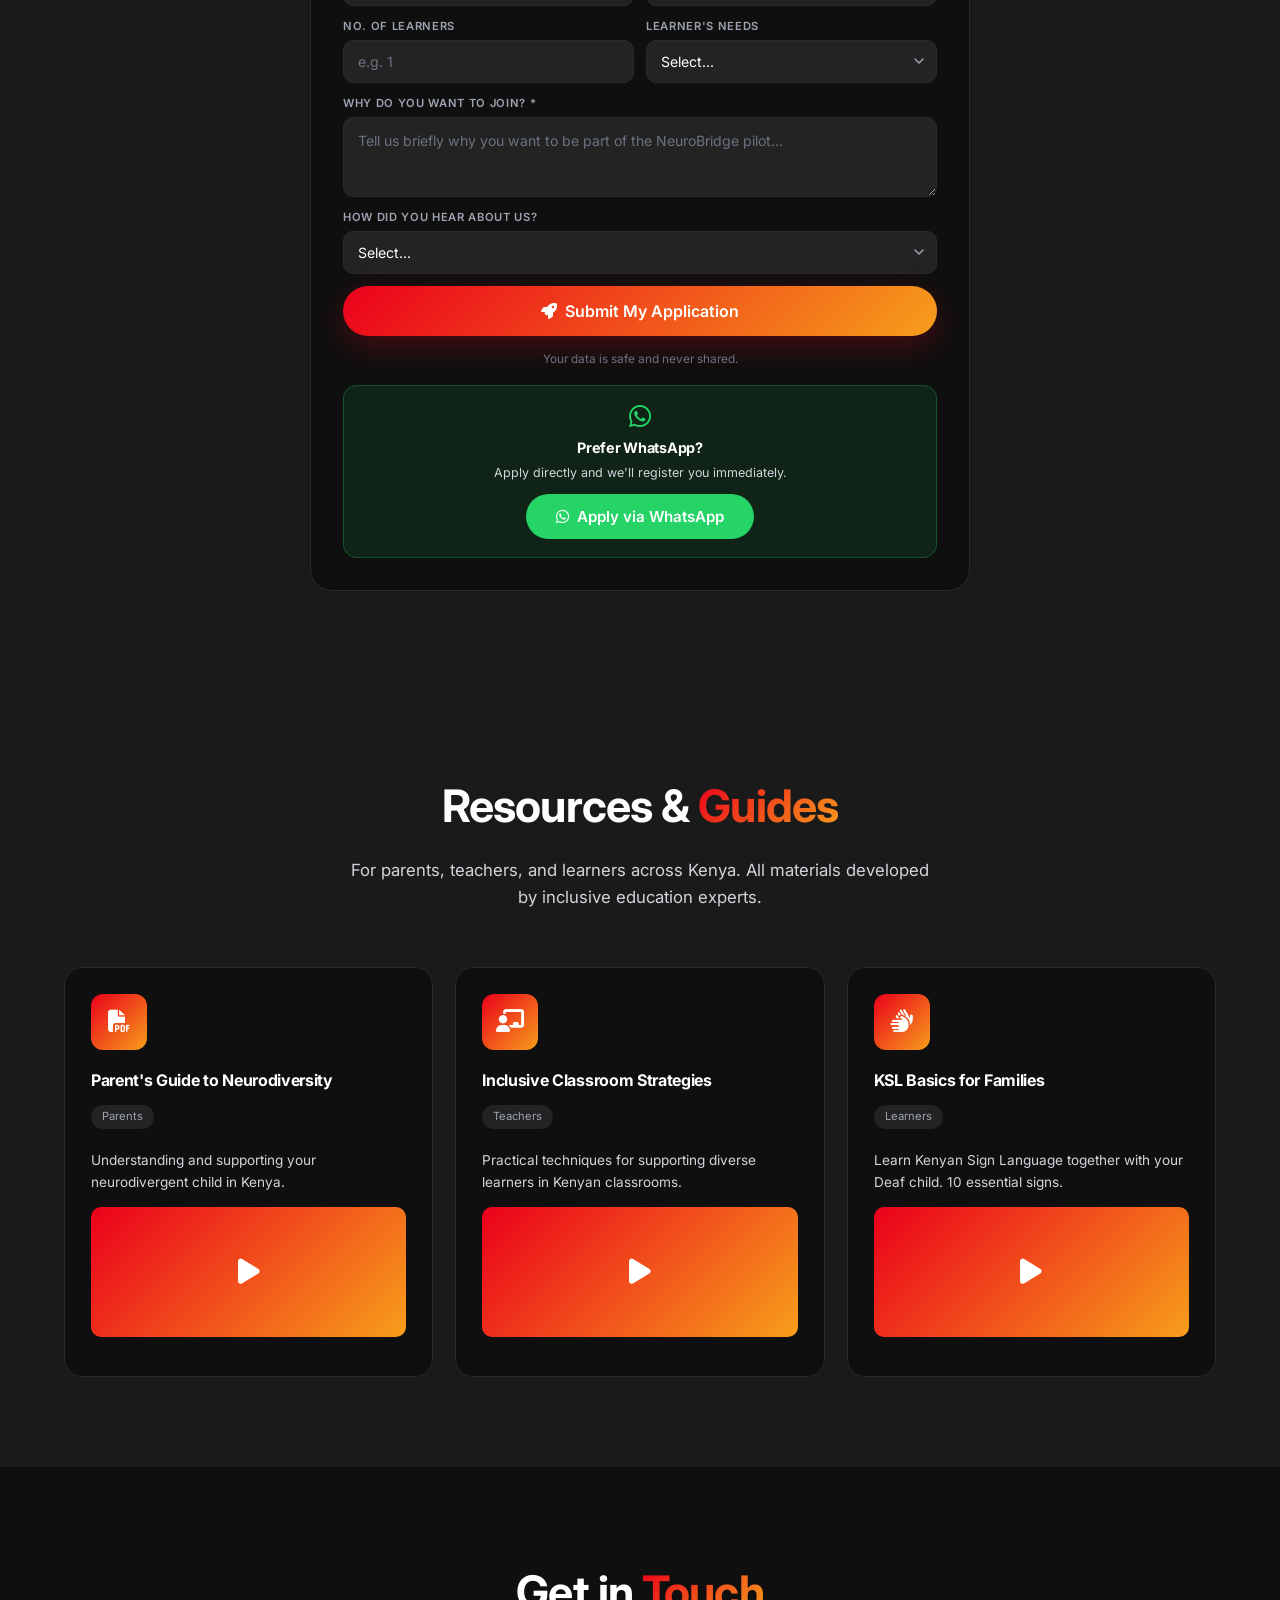
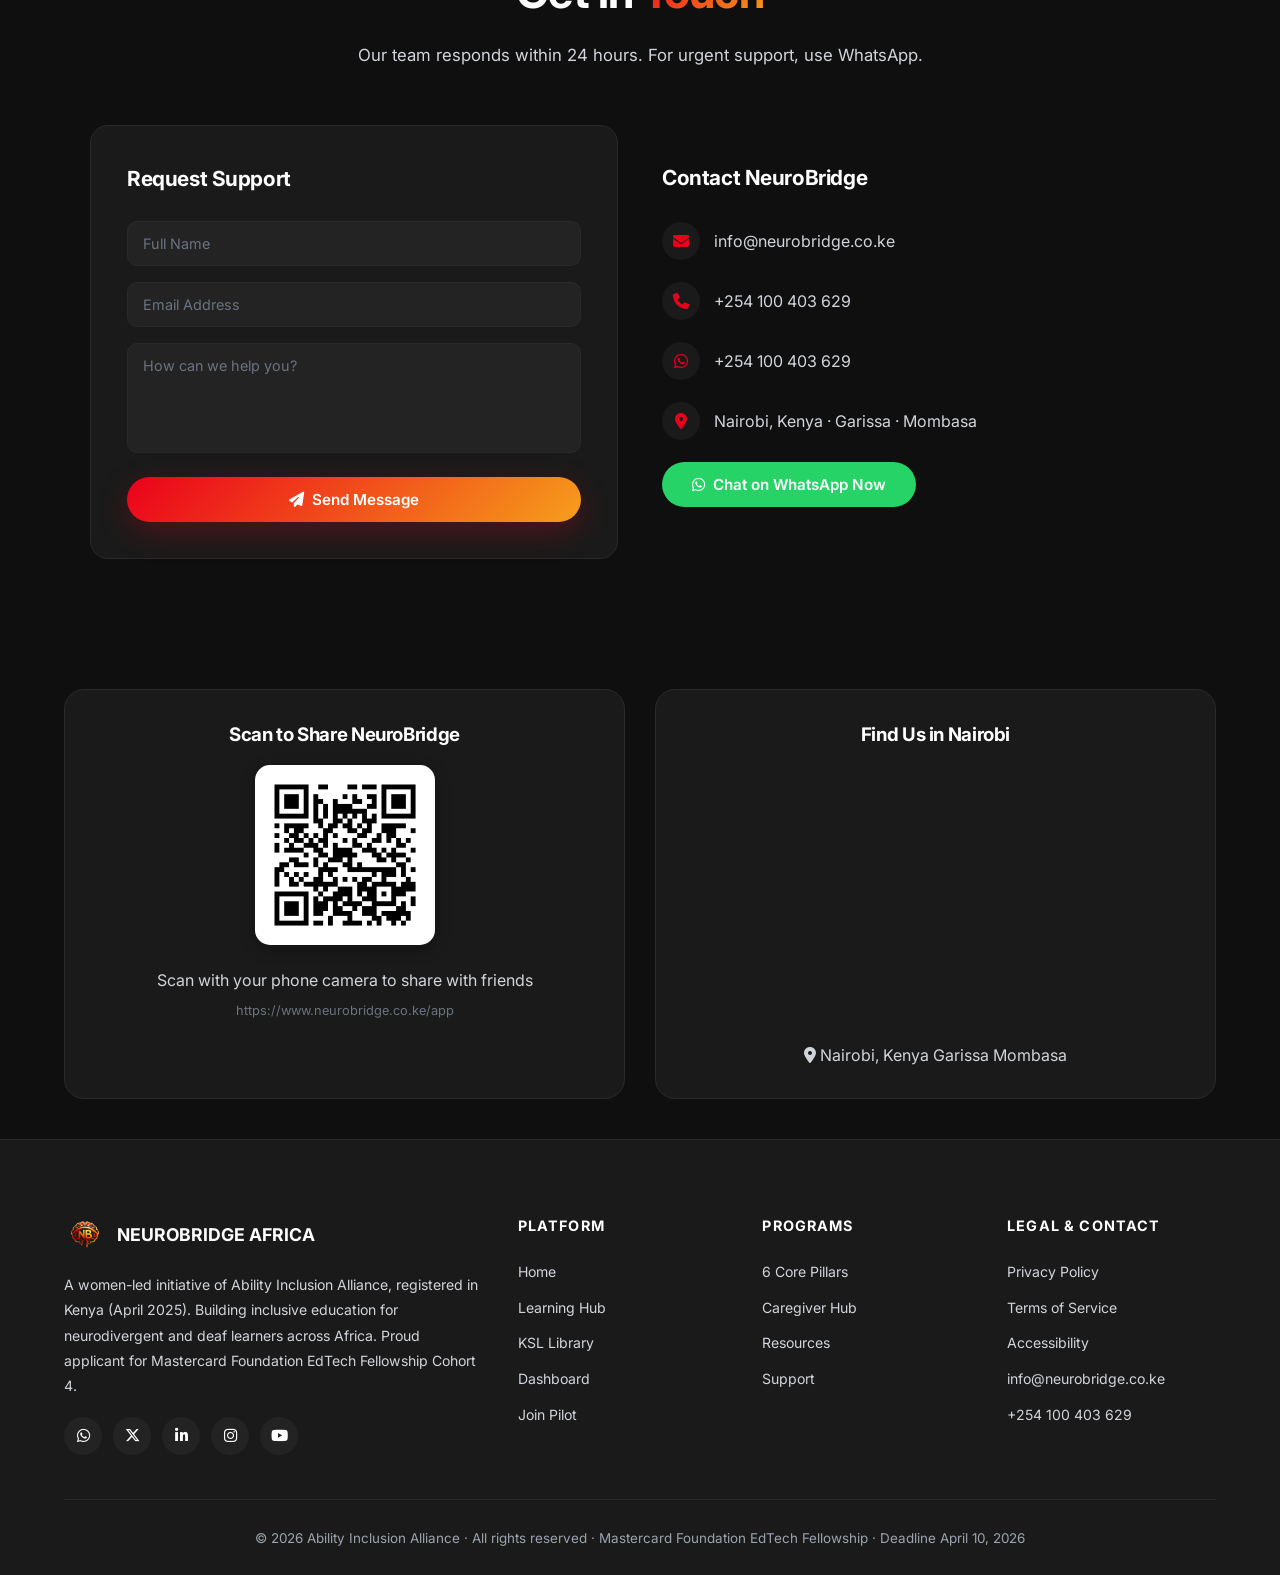
==== commit e16ba1cb: "Update nav: rename to Pitch Deck, make bold and slightly smaller for better spacing" ====
--- a/app/index.html
+++ b/app/index.html
@@ -438,7 +438,7 @@
       <li><a href="#dashboard">Dashboard</a></li>
       <li><a href="#resources">Resources</a></li>
       <li><a href="#contact">Contact</a></li>
-      <li><a href="#pilot" class="nav-cta"><i class="fas fa-rocket"></i> Join Pilot</a></li>$1<li><a href="/deck" class="nav-cta" style="background: linear-gradient(135deg, #EB001B, #FF5F00);"><i class="fas fa-chart-line"></i> Pitch Deck</a></li>
+      <li><a href="#pilot" class="nav-cta" style="font-weight: 700; font-size: 0.85rem; padding: 8px 16px;"><i class="fas fa-rocket"></i> Join Pilot</a></li>$1<li><a href="/deck" style="font-weight: 600;"><i class="fas fa-chart-line"></i> Pitch Deck</a></li>
     </ul>
     <button class="hamburger" onclick="toggleMenu()" aria-label="Menu"><span></span><span></span><span></span></button>
   </div>
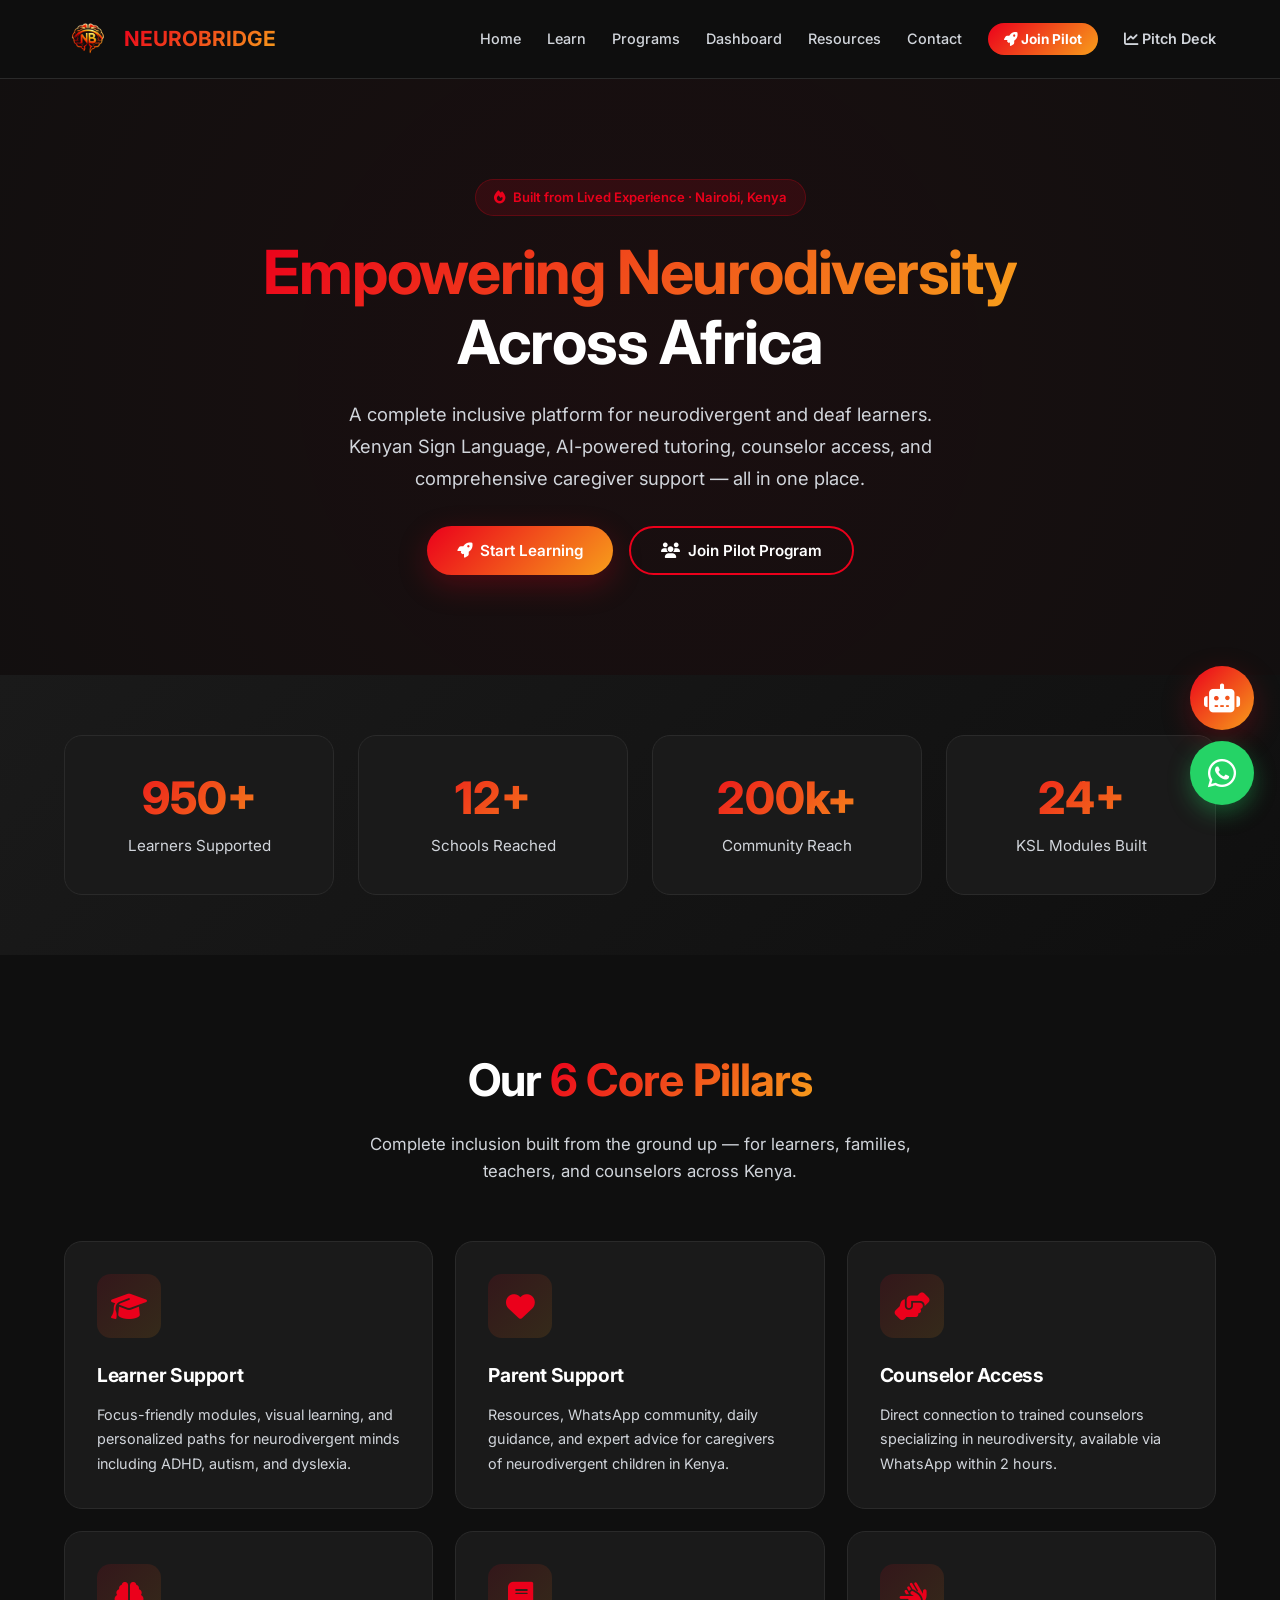
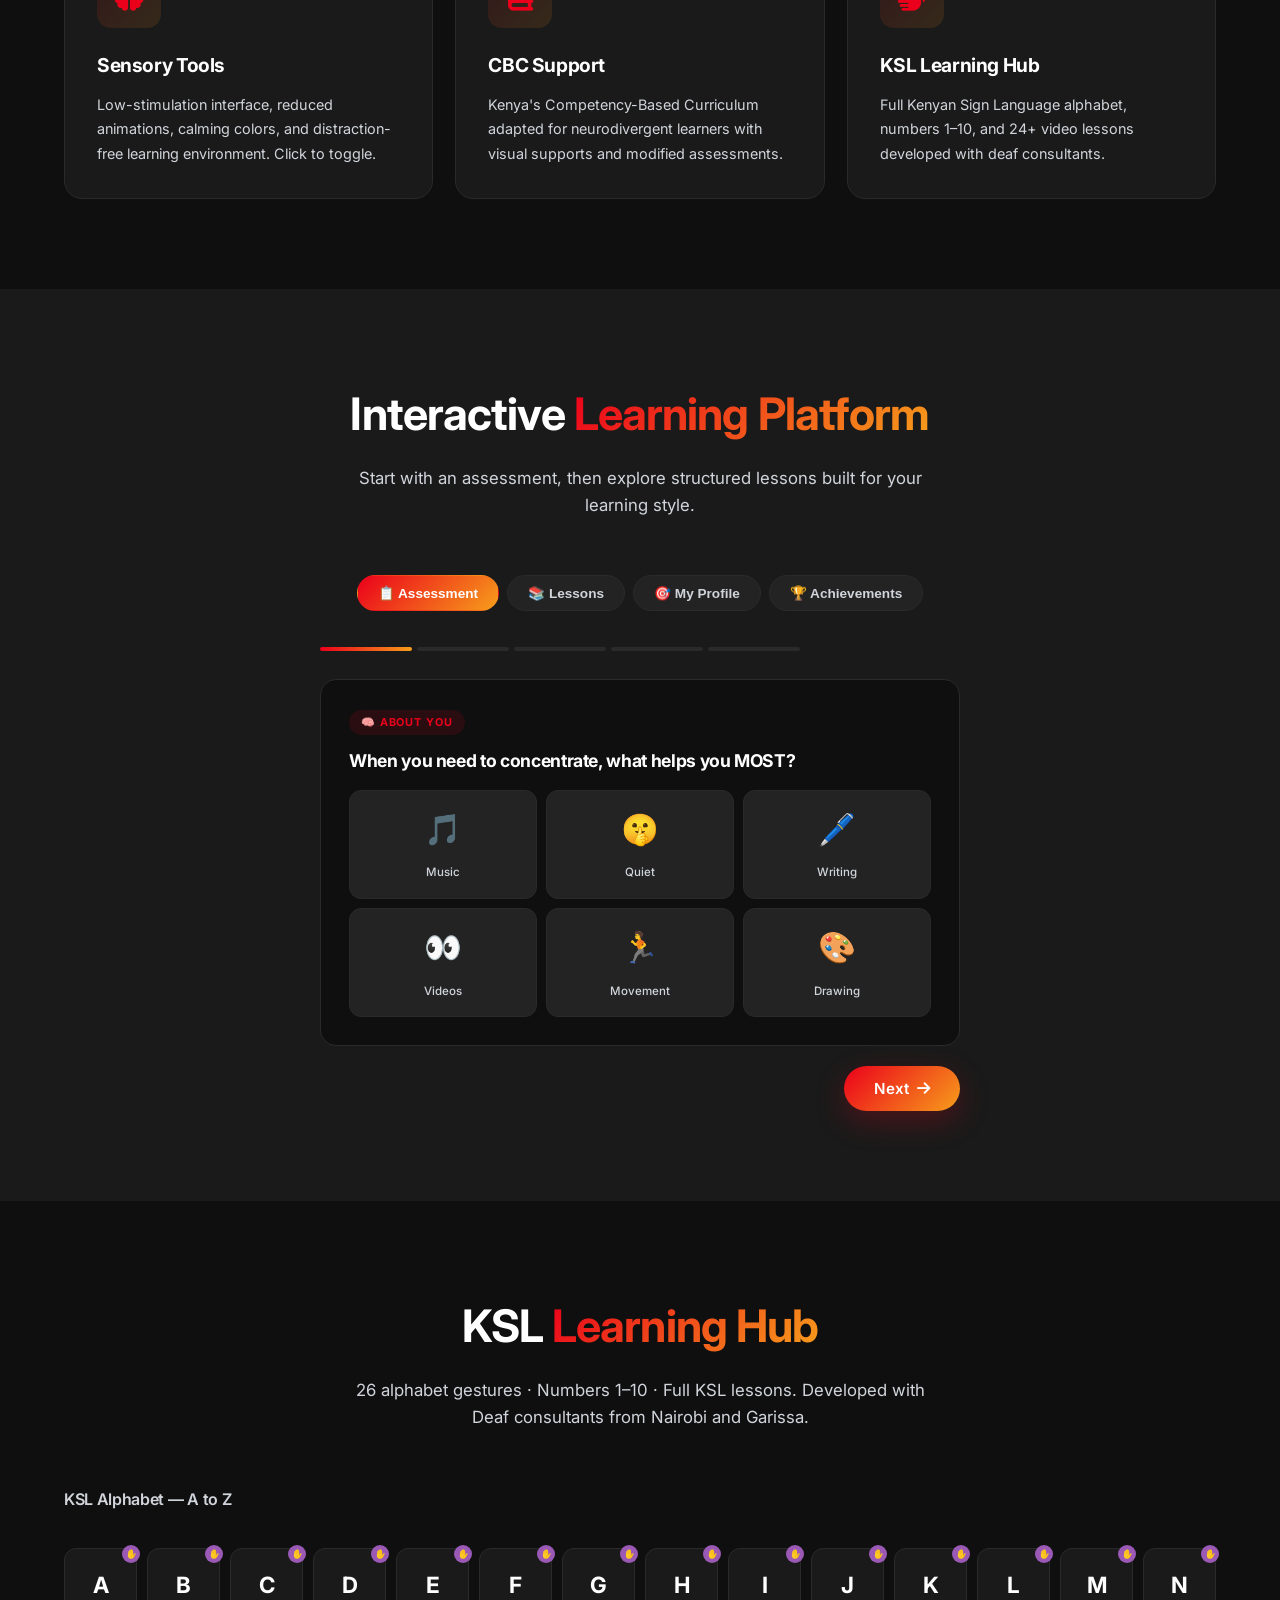
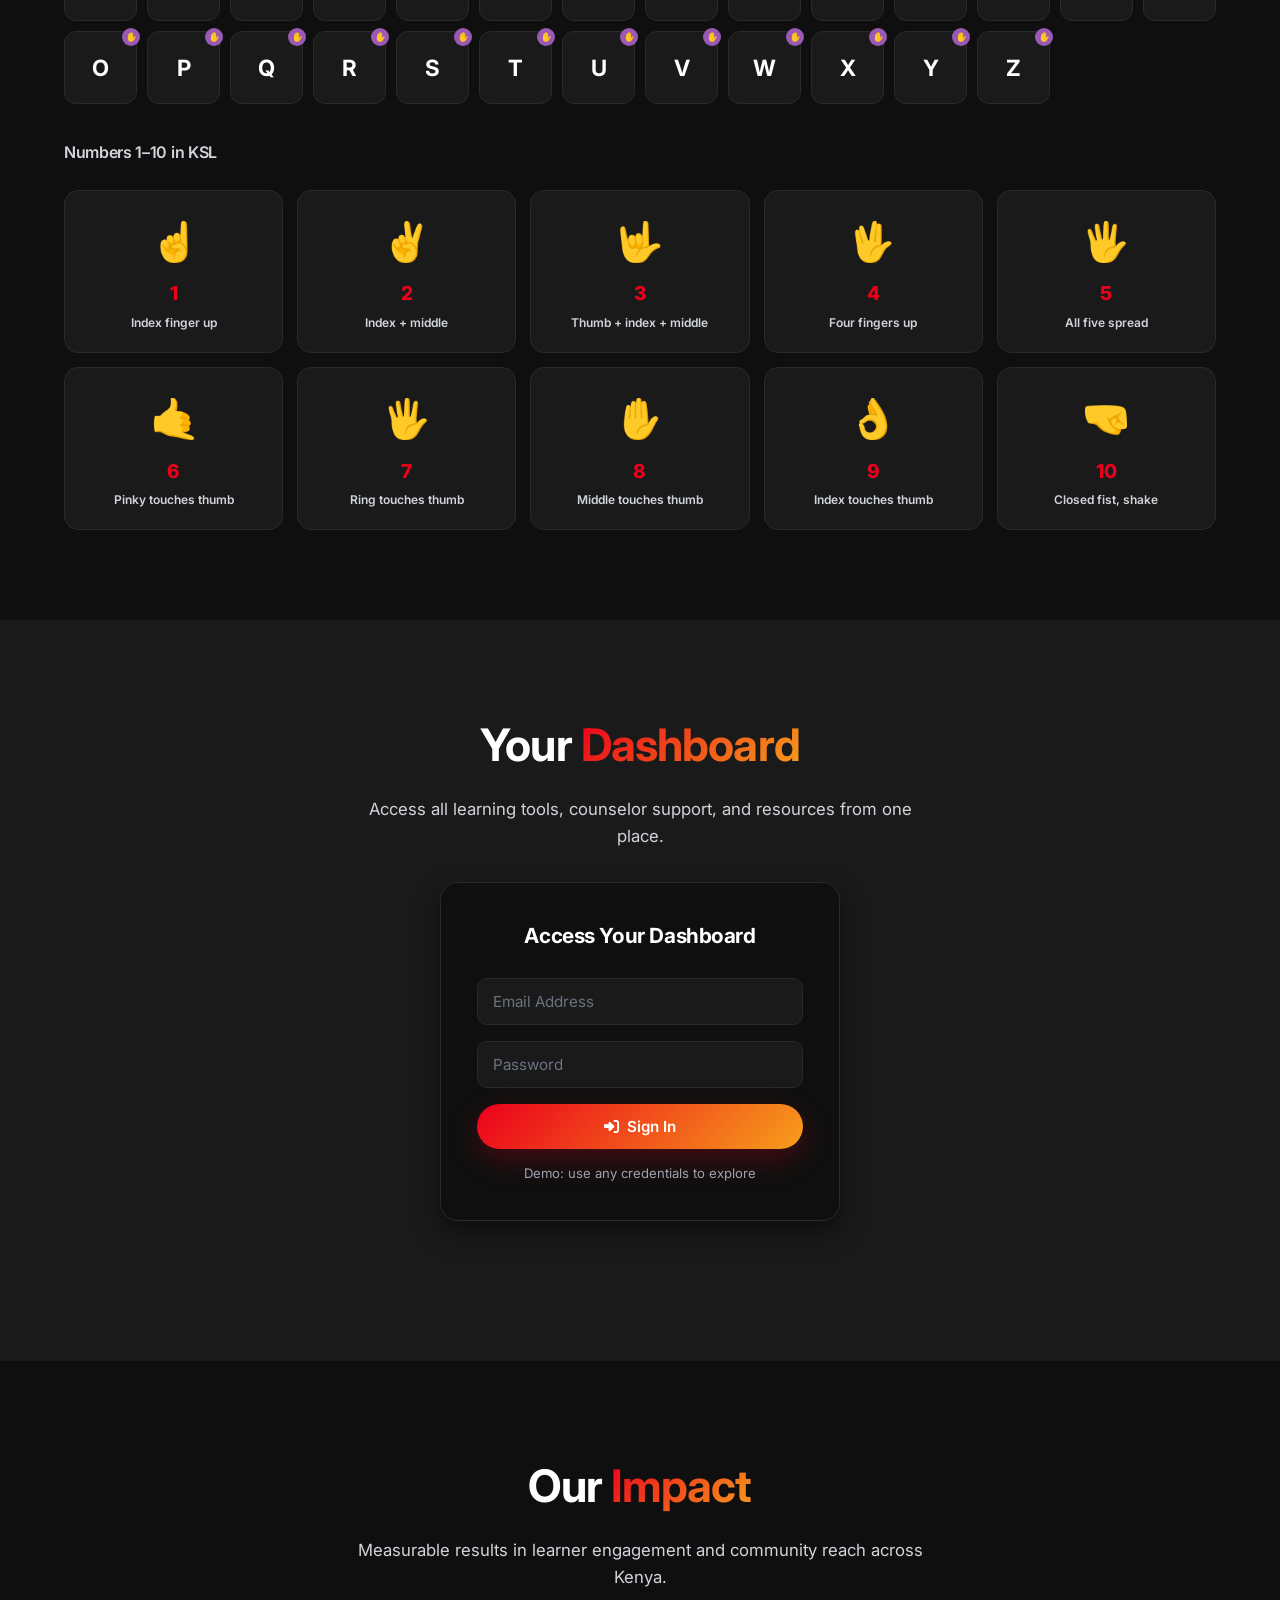
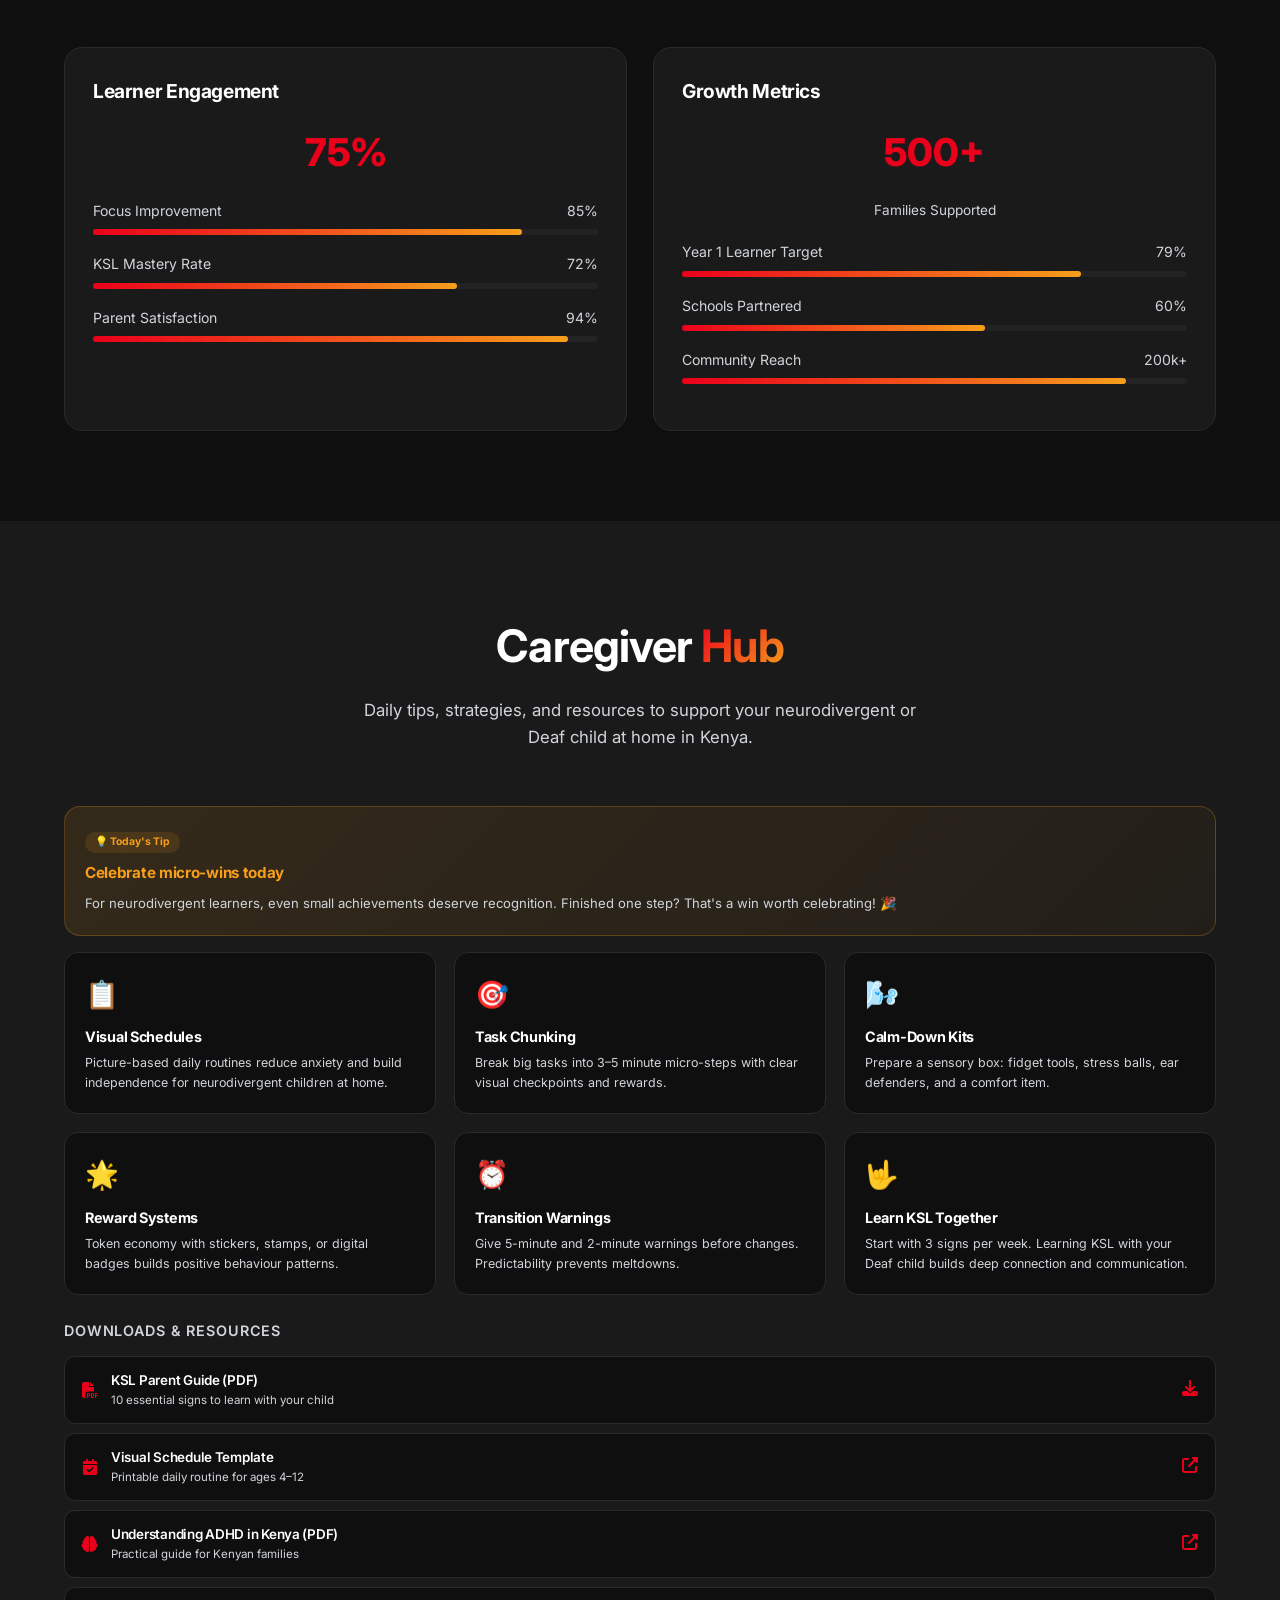
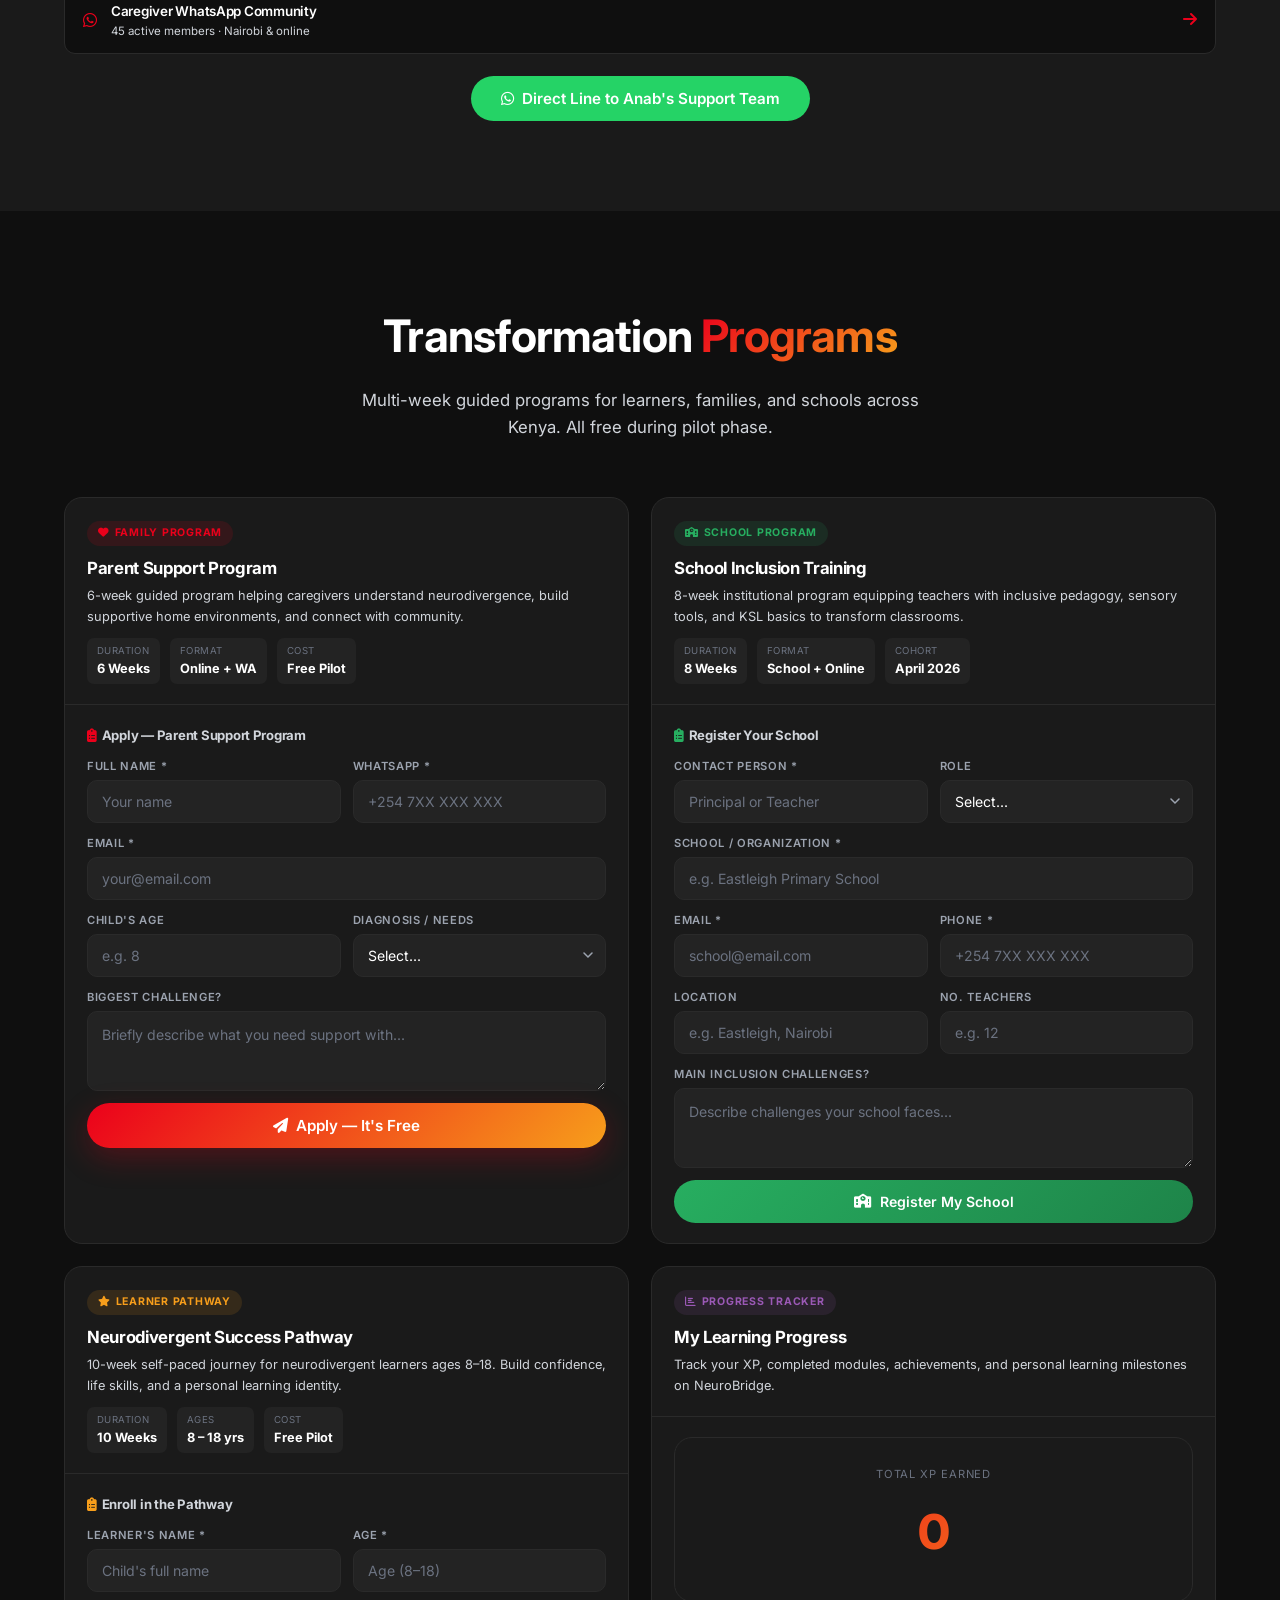
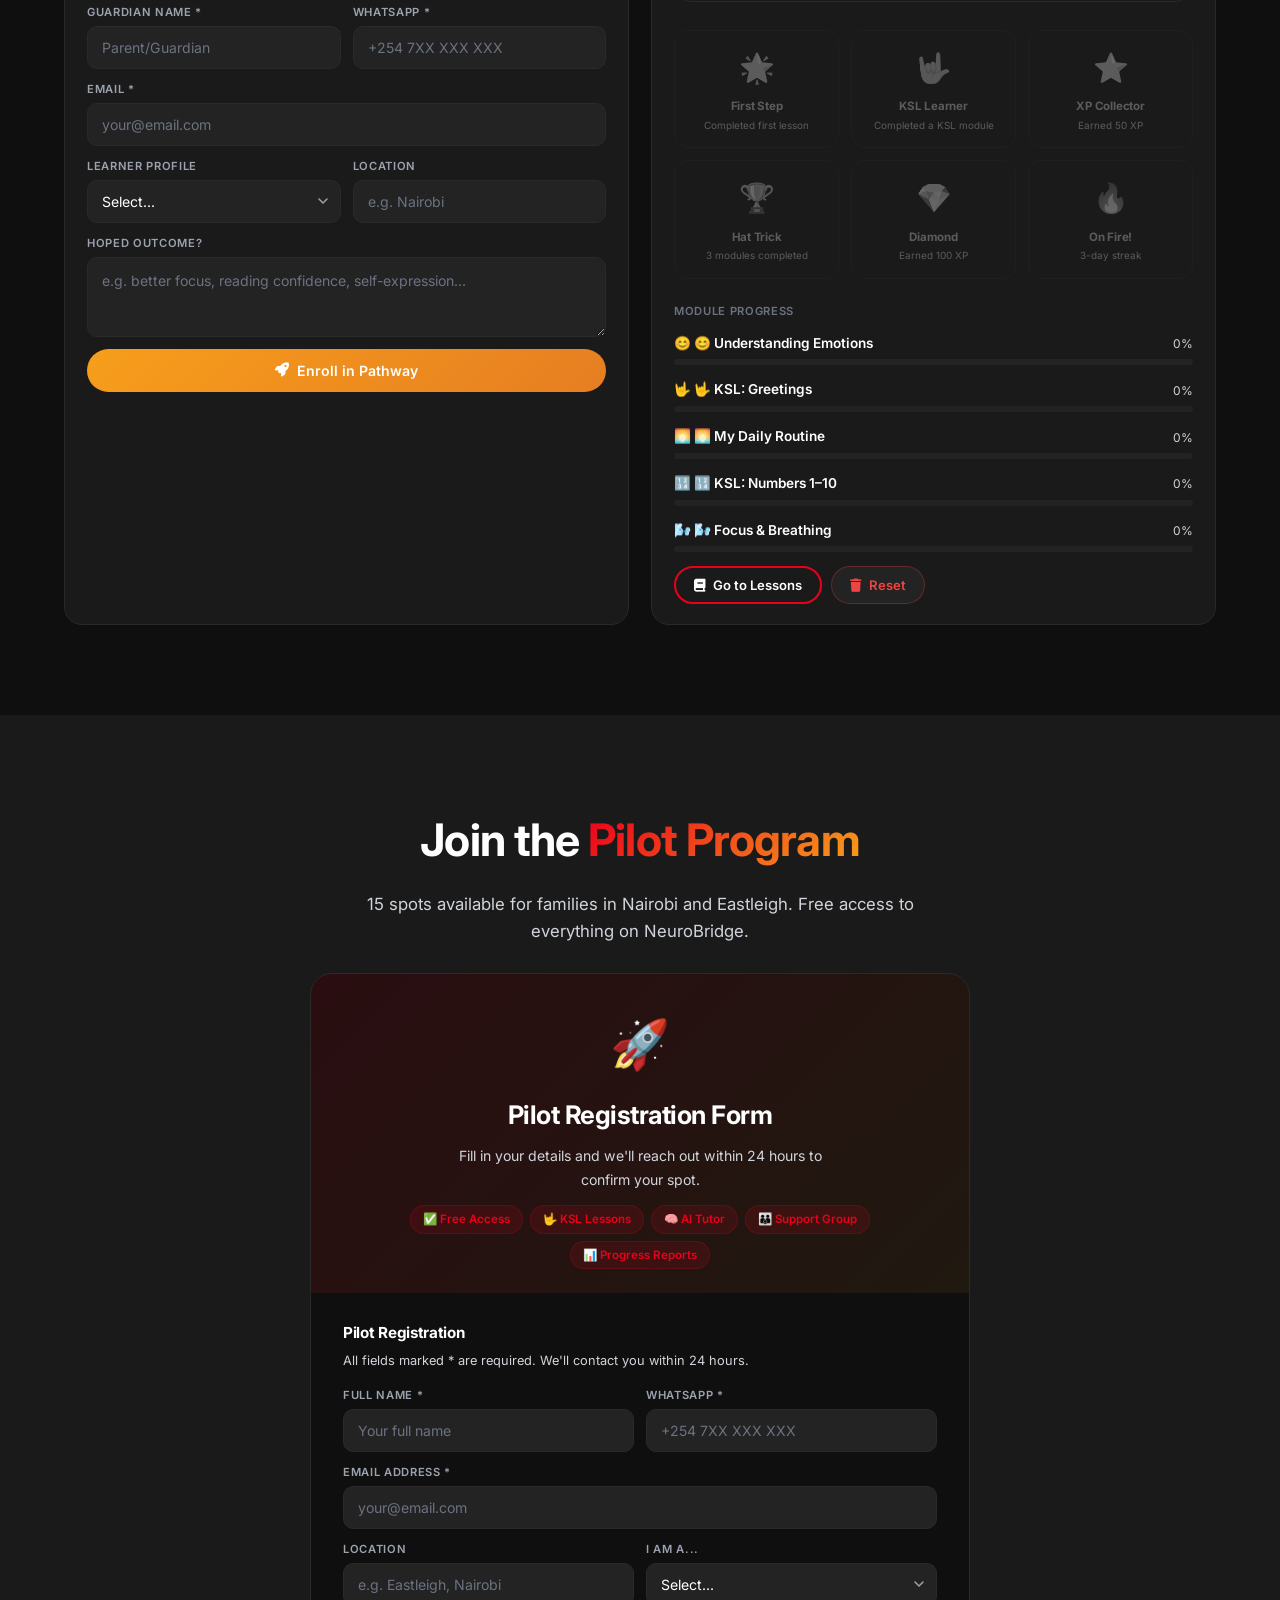
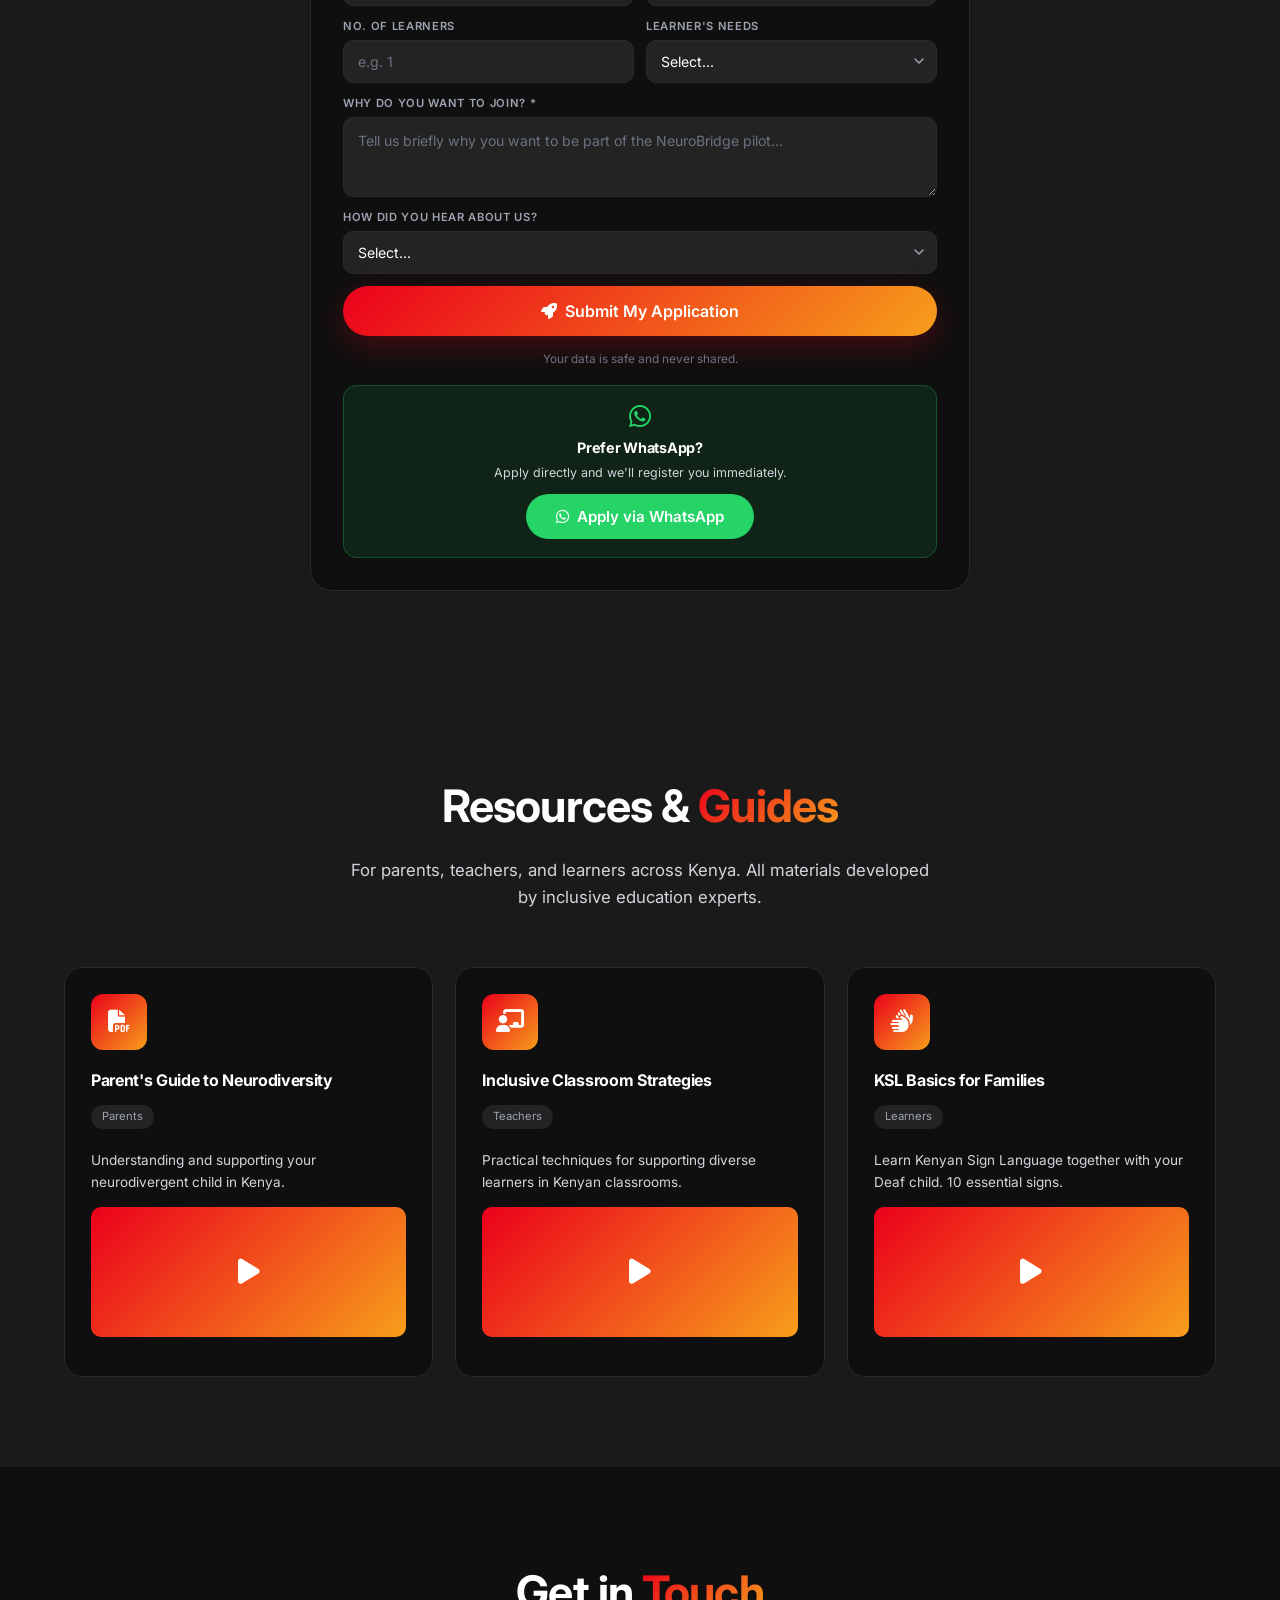
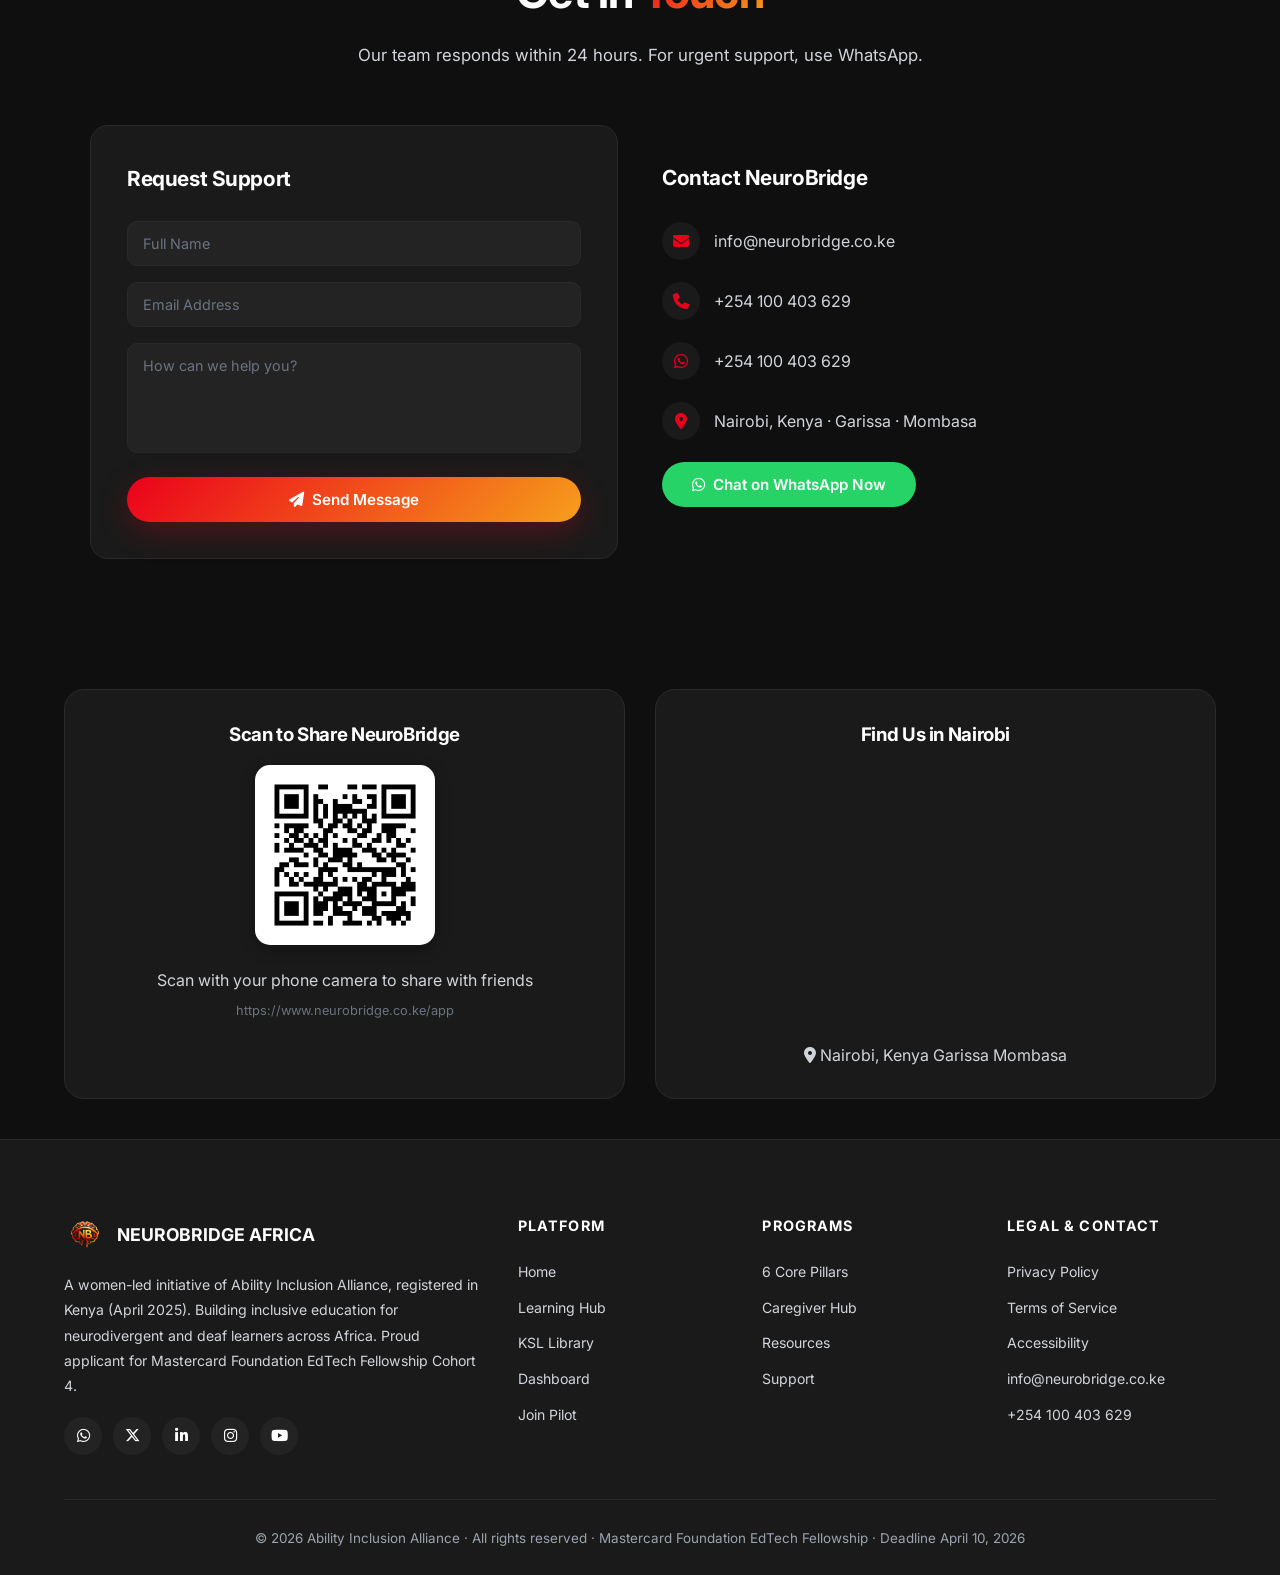
==== commit cec79532: "Clean up navigation: remove stray characters, optimize spacing, make all nav items professional" ====
--- a/app/index.html
+++ b/app/index.html
@@ -438,7 +438,7 @@
       <li><a href="#dashboard">Dashboard</a></li>
       <li><a href="#resources">Resources</a></li>
       <li><a href="#contact">Contact</a></li>
-      <li><a href="#pilot" class="nav-cta" style="font-weight: 700; font-size: 0.85rem; padding: 8px 16px;"><i class="fas fa-rocket"></i> Join Pilot</a></li>$1<li><a href="/deck" style="font-weight: 600;"><i class="fas fa-chart-line"></i> Pitch Deck</a></li>
+      <li><a href="#pilot" class="nav-cta" style="font-weight: 700; font-size: 0.85rem; padding: 8px 16px;"><i class="fas fa-rocket"></i> Join Pilot</a></li><li><a href="/deck" style="font-weight: 600;"><i class="fas fa-chart-line"></i> Pitch Deck</a></li>
     </ul>
     <button class="hamburger" onclick="toggleMenu()" aria-label="Menu"><span></span><span></span><span></span></button>
   </div>
